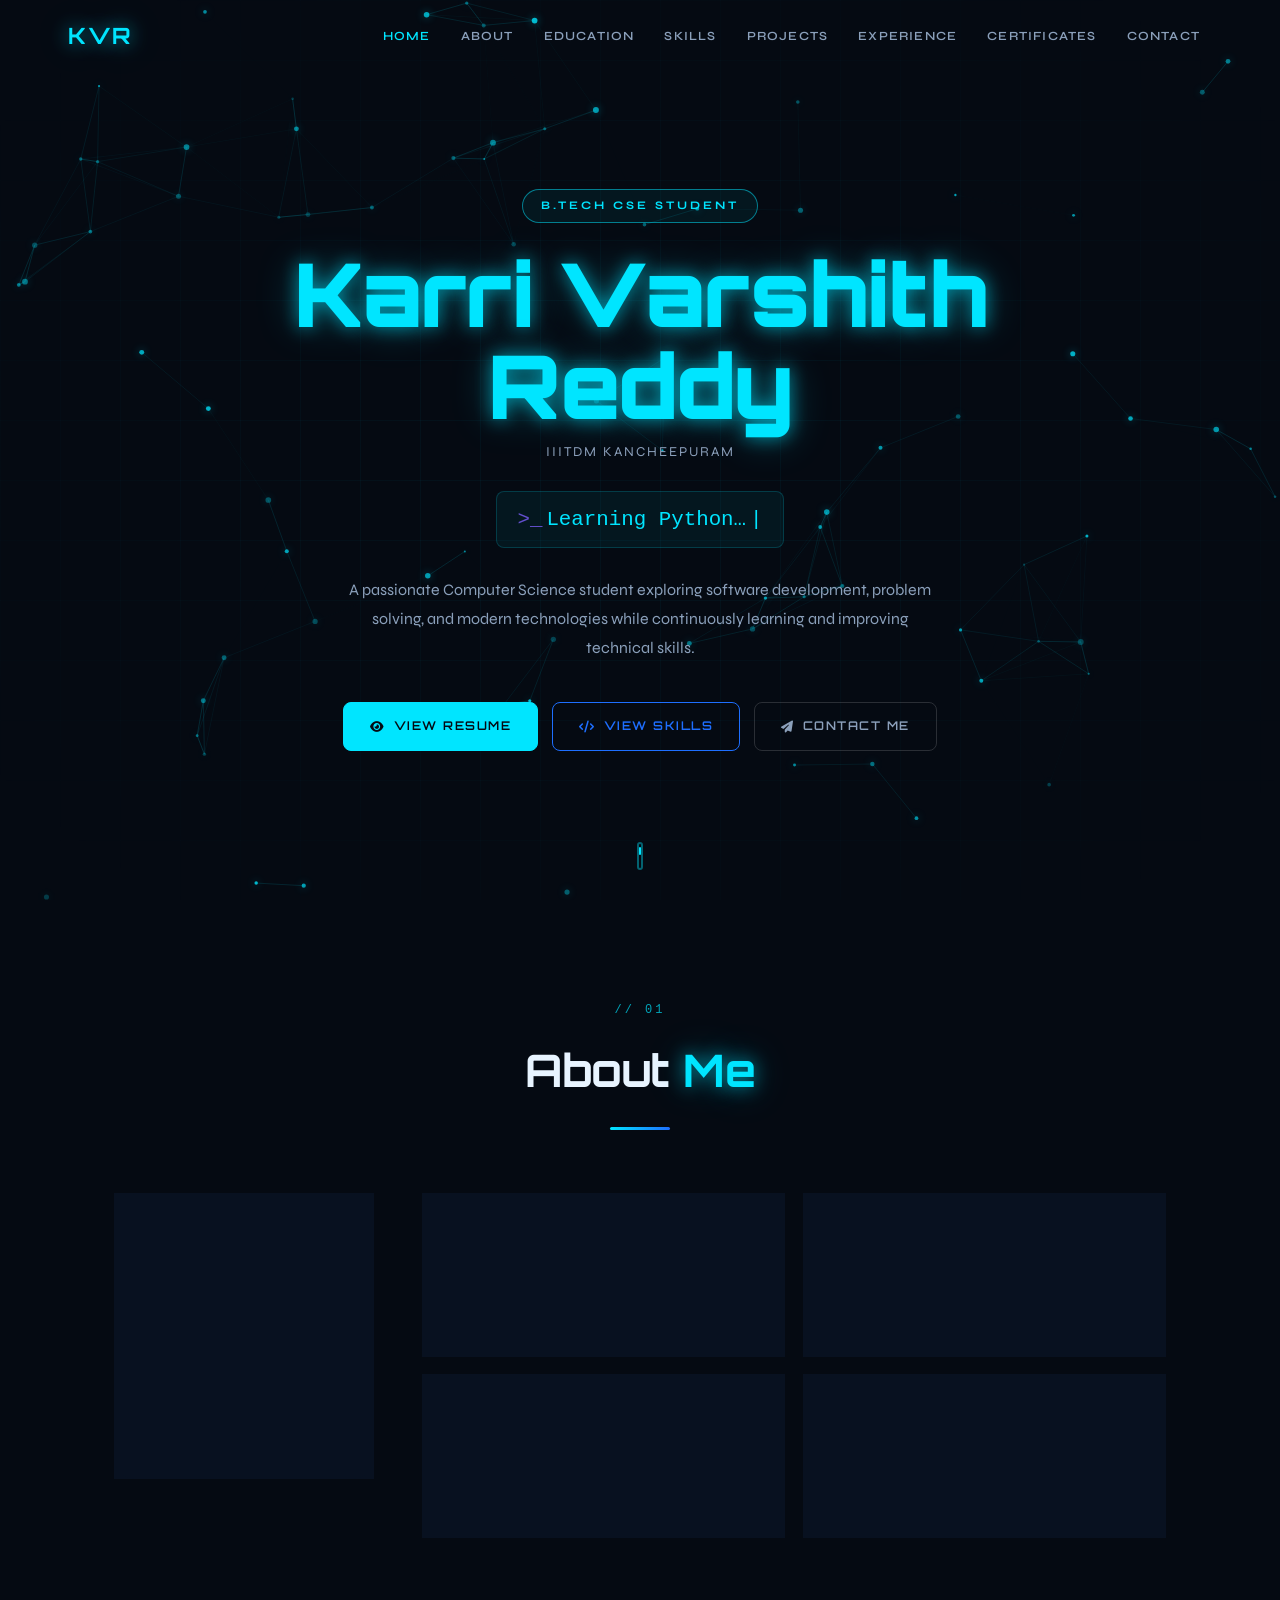
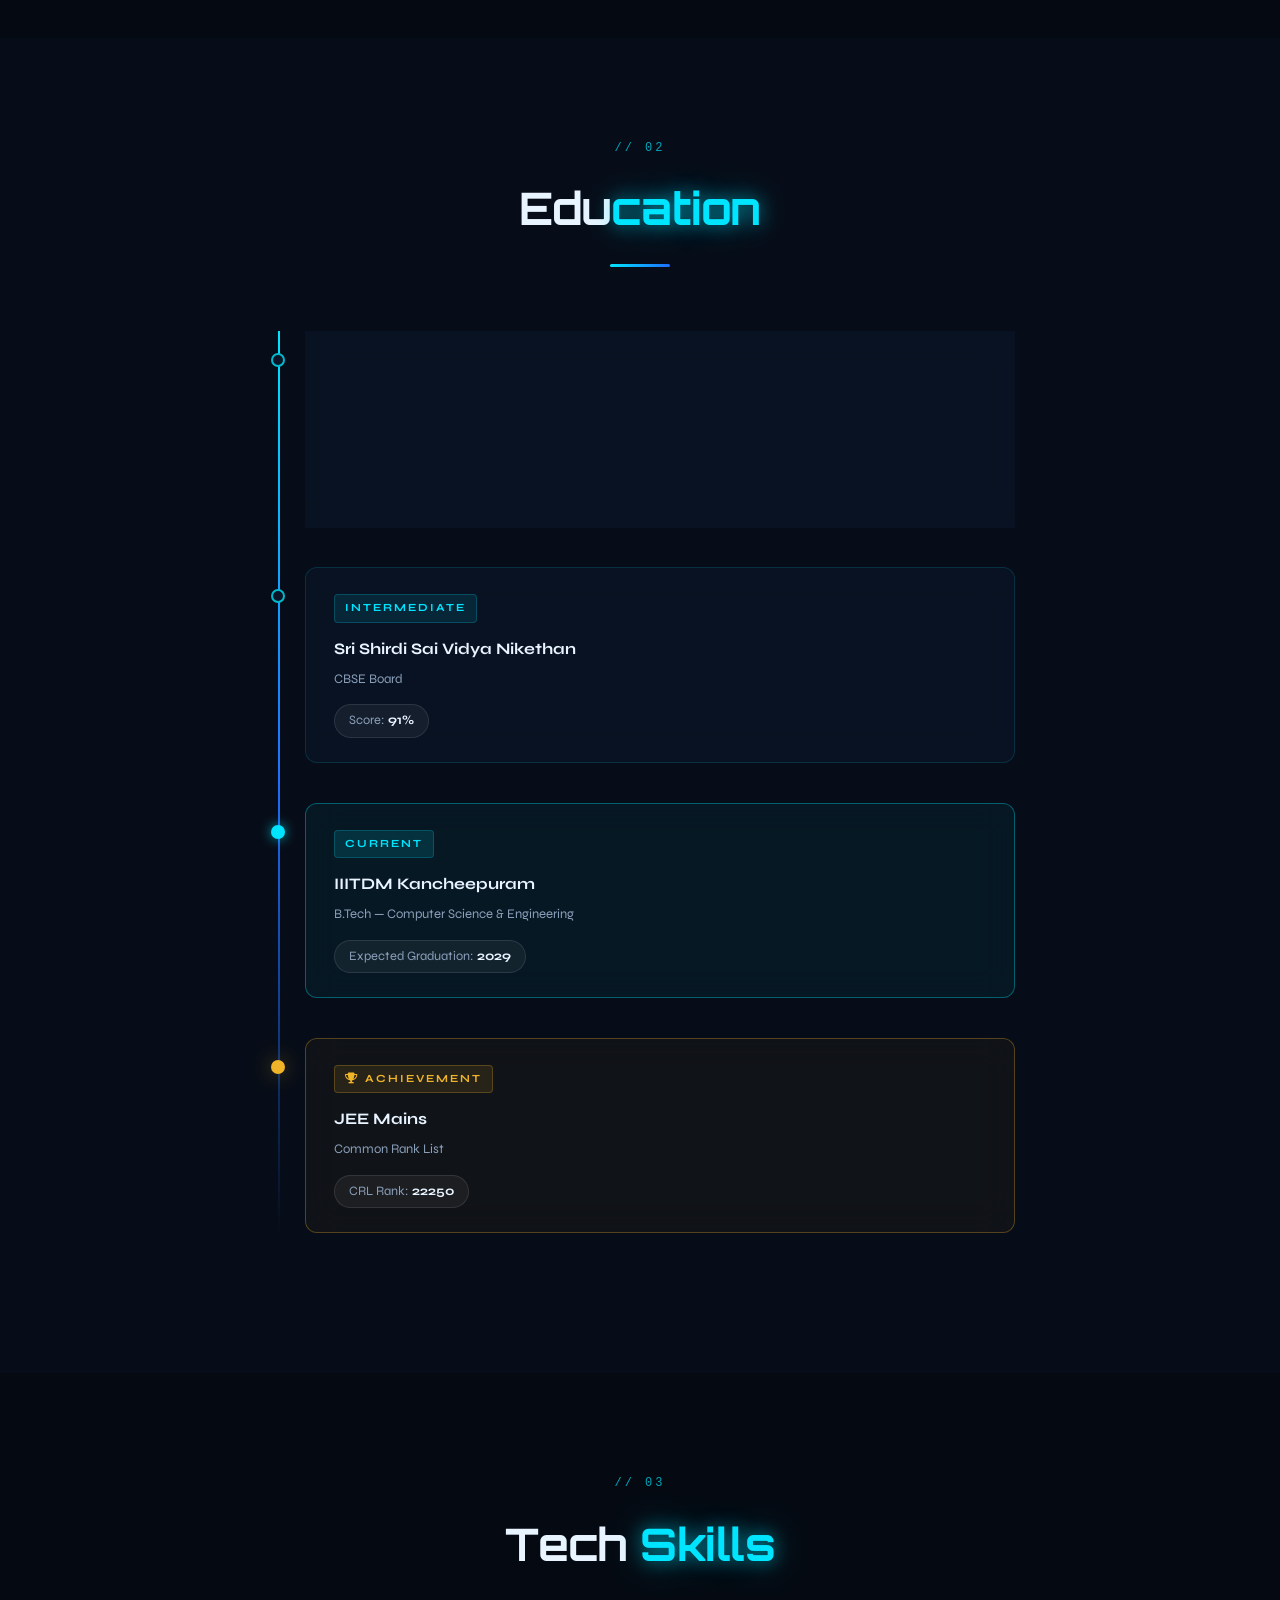
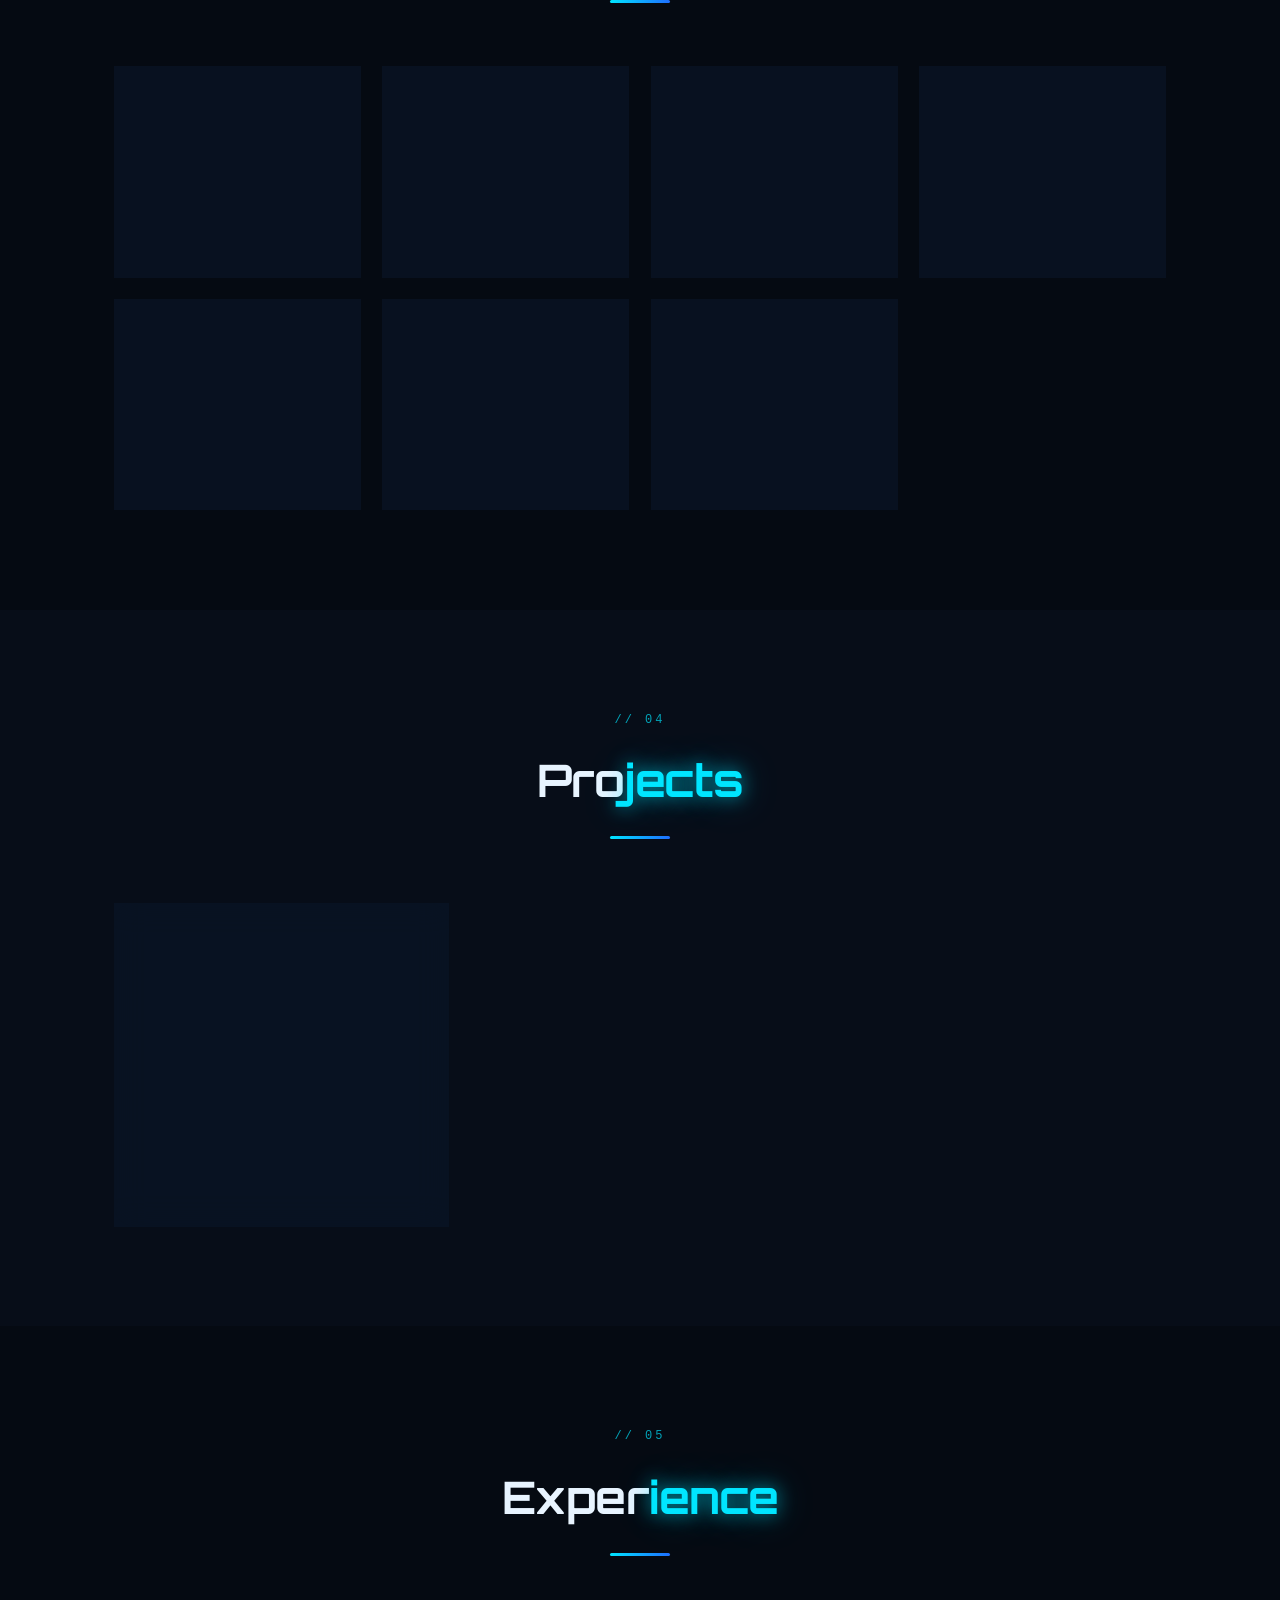
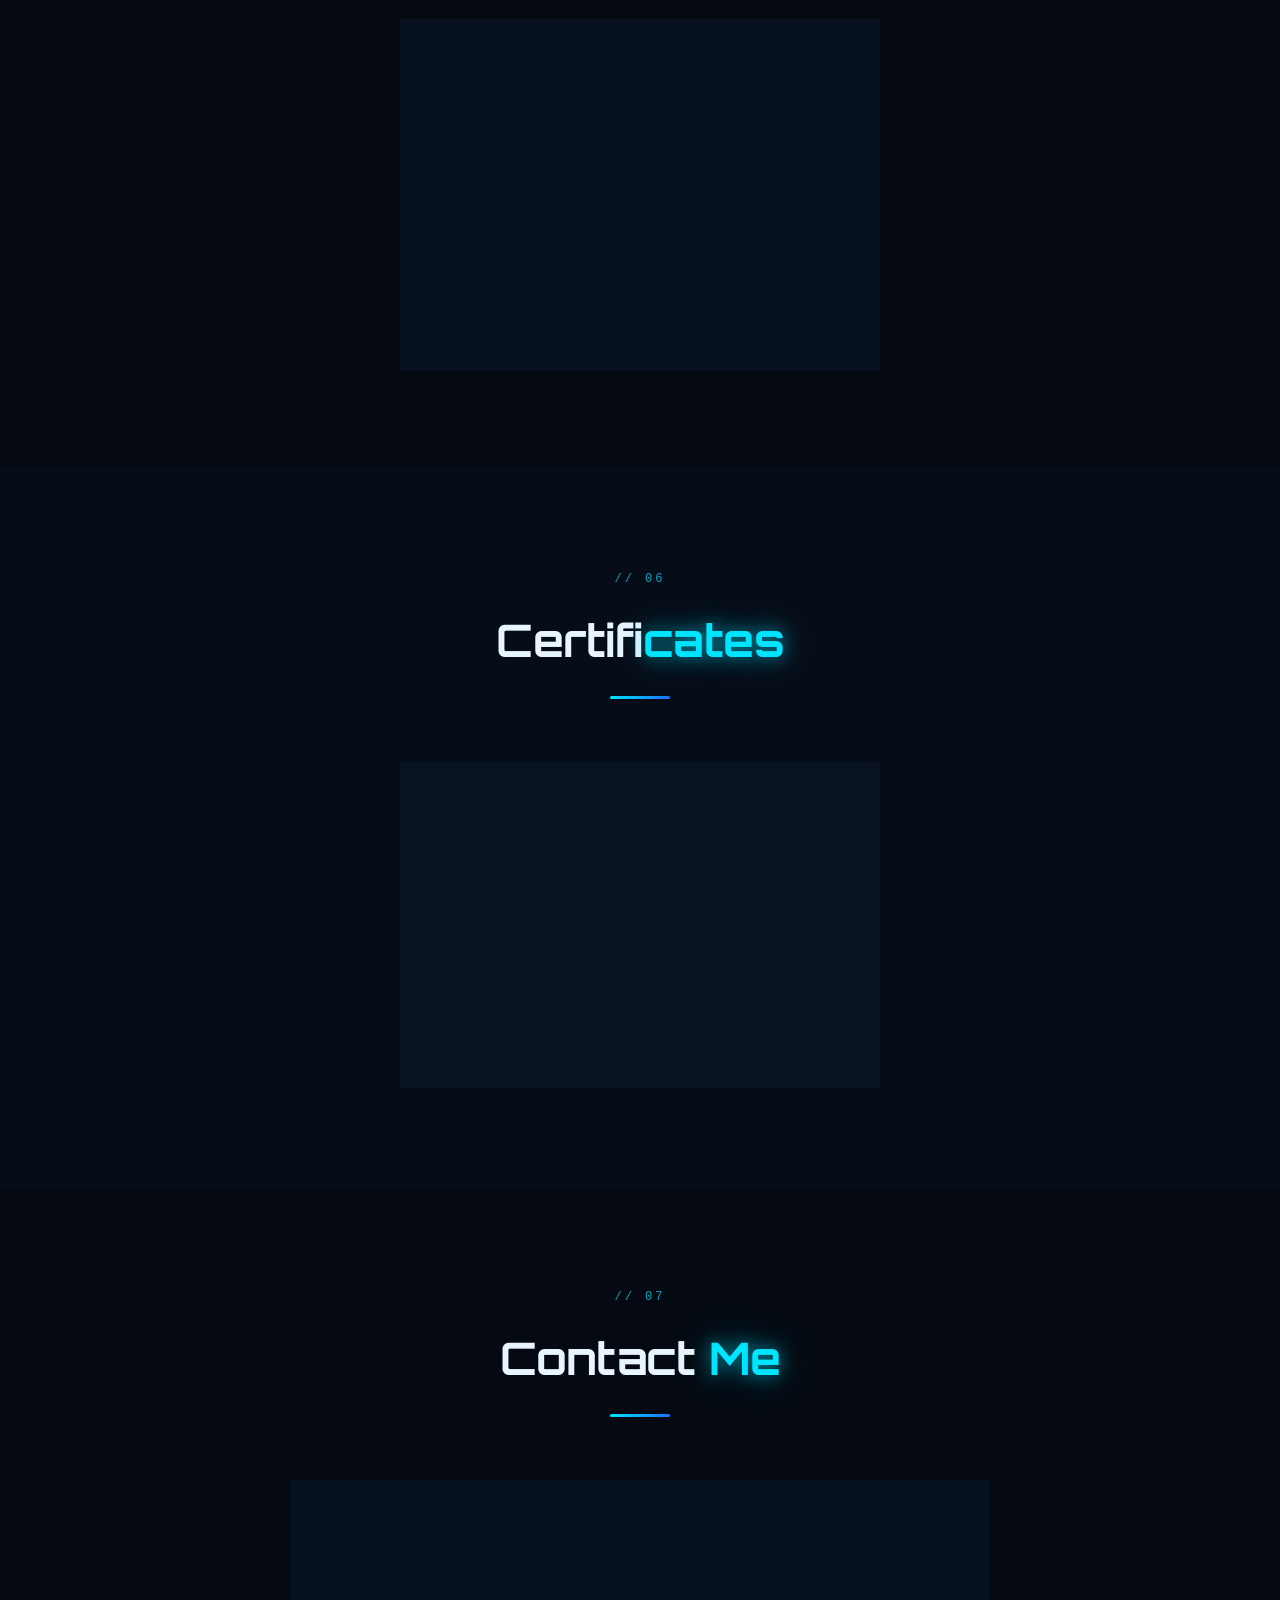
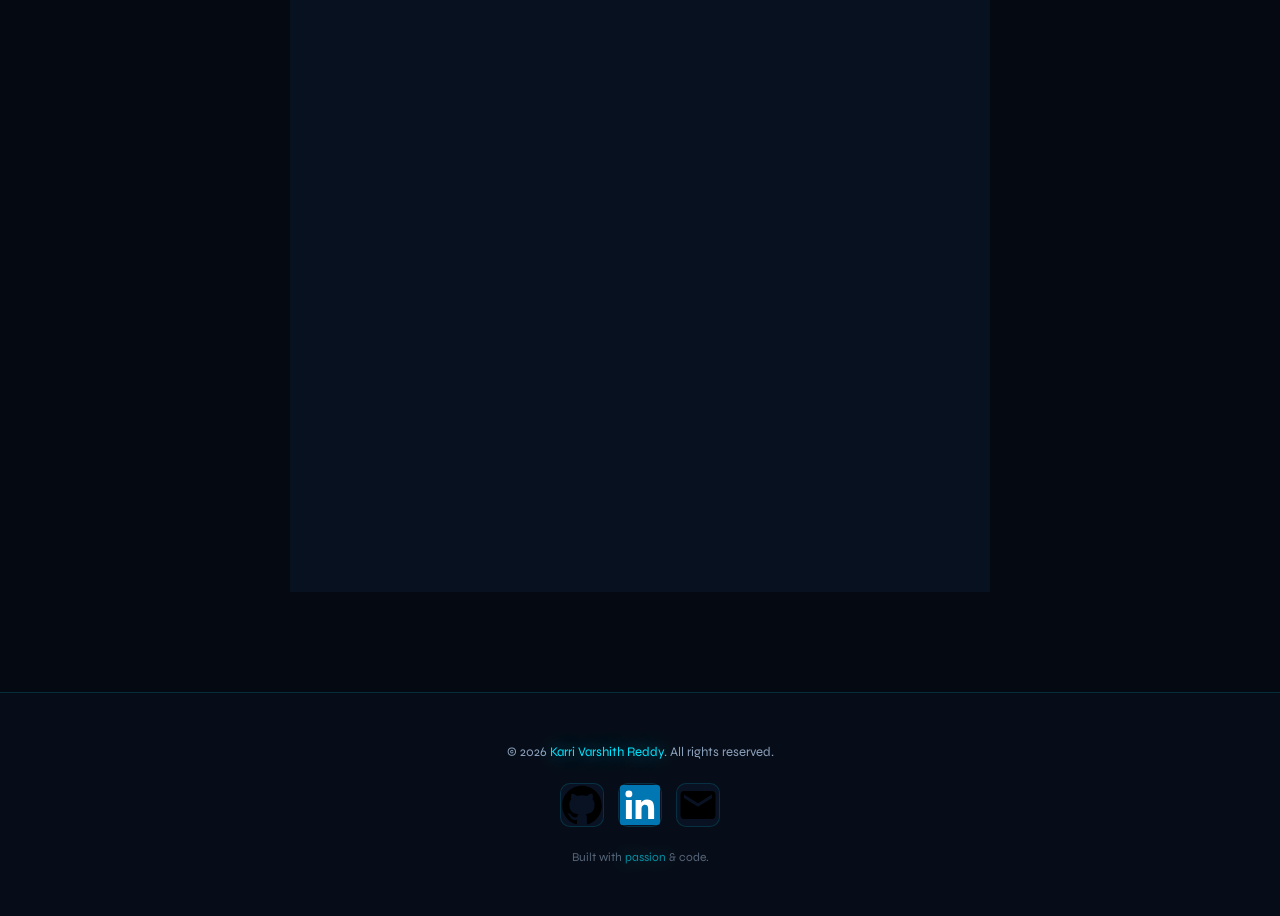
==== index.html @ c1a9cf3c "Updated SVG icons and redesigned UI" ====
<!DOCTYPE html>
<html lang="en">
<head>
  <meta charset="UTF-8" />
  <meta name="viewport" content="width=device-width, initial-scale=1.0" />
  <title>Karri Varshith Reddy | Portfolio</title>
  <link rel="stylesheet" href="style.css" />
  <!-- Google Fonts: Orbitron (display) + Syne (body) -->
  <link href="https://fonts.googleapis.com/css2?family=Orbitron:wght@400;600;700;900&family=Syne:wght@400;500;600;700&display=swap" rel="stylesheet" />
  <!-- Font Awesome for icons -->
  <link rel="stylesheet" href="https://cdnjs.cloudflare.com/ajax/libs/font-awesome/6.5.0/css/all.min.css" />
</head>
<body>
 
  <!-- ============================================================
       NAVIGATION BAR
  ============================================================ -->
  <nav id="navbar">
    <div class="nav-inner">
      <a href="#home" class="nav-logo"><span class="glow-text">KVR</span></a>
      <ul class="nav-links" id="navLinks">
        <li><a href="#home">Home</a></li>
        <li><a href="#about">About</a></li>
        <li><a href="#education">Education</a></li>
        <li><a href="#skills">Skills</a></li>
        <li><a href="#projects">Projects</a></li>
        <li><a href="#experience">Experience</a></li>
        <li><a href="#certificates">Certificates</a></li>
        <li><a href="#contact">Contact</a></li>
      </ul>
      <button class="hamburger" id="hamburger" aria-label="Toggle menu">
        <span></span><span></span><span></span>
      </button>
    </div>
  </nav>
 
  <!-- ============================================================
       HERO SECTION
  ============================================================ -->
  <section id="home" class="hero">
    <!-- Particle canvas background -->
    <canvas id="particleCanvas"></canvas>
 
    <div class="hero-content fade-in">
      <div class="hero-badge">B.Tech CSE Student</div>
      <h1 class="hero-name"><span class="glow-text">Karri Varshith Reddy</span></h1>
      <p class="hero-university">IIITDM Kancheepuram</p>
 
      <!-- Typing animation -->
      <div class="typing-wrapper">
        <span class="typing-prefix">&gt;_ </span>
        <span id="typingText" class="typing-text"></span>
        <span class="cursor">|</span>
      </div>
 
      <p class="hero-desc">
        A passionate Computer Science student exploring software development,
        problem solving, and modern technologies while continuously learning
        and improving technical skills.
      </p>
 
      <div class="hero-buttons">
        <!-- resume.pdf must be in the same folder as index.html -->
        <a href="resume.pdf" target="_blank" rel="noopener noreferrer" class="btn btn-primary" id="resumeBtn">
          <i class="fas fa-eye"></i> View Resume
        </a>
        <a href="#skills" class="btn btn-secondary">
          <i class="fas fa-code"></i> View Skills
        </a>
        <a href="#contact" class="btn btn-ghost">
          <i class="fas fa-paper-plane"></i> Contact Me
        </a>
      </div>
    </div>
 
    <!-- Decorative grid lines -->
    <div class="hero-grid"></div>
    <!-- Scroll indicator -->
    <div class="scroll-indicator">
      <div class="scroll-dot"></div>
    </div>
  </section>
 
  <!-- ============================================================
       ABOUT SECTION
  ============================================================ -->
  <section id="about" class="section">
    <div class="container">
      <div class="section-header reveal">
        <span class="section-tag">// 01</span>
        <h2 class="section-title">About <span class="glow-text">Me</span></h2>
        <div class="section-line"></div>
      </div>
 
      <div class="about-grid">
        <!-- Avatar card -->
        <div class="about-avatar-card reveal">
          <div class="avatar-ring">
            <div class="avatar-inner">
              <span class="avatar-initials">KVR</span>
            </div>
            <div class="ring ring-1"></div>
            <div class="ring ring-2"></div>
            <div class="ring ring-3"></div>
          </div>
          <div class="status-badge">
            <span class="status-dot"></span> Available for Opportunities
          </div>
        </div>
 
        <!-- Info cards -->
        <div class="about-info">
          <div class="info-card reveal">
            <div class="info-icon"><i class="fas fa-laptop-code"></i></div>
            <div>
              <h3>Software Development</h3>
              <p>Deeply interested in frontend and full-stack development, building clean, functional interfaces and exploring how modern software is crafted from the ground up.</p>
            </div>
          </div>
          <div class="info-card reveal">
            <div class="info-icon"><i class="fas fa-brain"></i></div>
            <div>
              <h3>Problem Solving & DSA</h3>
              <p>Sharpening algorithmic thinking through data structures and problem solving, understanding the logic that powers efficient software systems.</p>
            </div>
          </div>
          <div class="info-card reveal">
            <div class="info-icon"><i class="fas fa-rocket"></i></div>
            <div>
              <h3>Continuous Learning</h3>
              <p>Currently mastering Python and exploring web technologies. Passionate about turning curiosity into projects and ideas into reality through code.</p>
            </div>
          </div>
          <div class="info-card reveal">
            <div class="info-icon"><i class="fas fa-microchip"></i></div>
            <div>
              <h3>Tech Exploration</h3>
              <p>Eager to explore the intersection of technology and creativity — from open-source tools to emerging frameworks and developer ecosystems.</p>
            </div>
          </div>
        </div>
      </div>
    </div>
  </section>
 
  <!-- ============================================================
       EDUCATION SECTION
  ============================================================ -->
  <section id="education" class="section section-alt">
    <div class="container">
      <div class="section-header reveal">
        <span class="section-tag">// 02</span>
        <h2 class="section-title">Edu<span class="glow-text">cation</span></h2>
        <div class="section-line"></div>
      </div>
 
      <div class="timeline">
 
        <!-- School -->
        <div class="timeline-item reveal">
          <div class="timeline-dot"></div>
          <div class="timeline-card">
            <div class="timeline-badge">School</div>
            <h3>Future Kids School</h3>
            <p class="timeline-sub">ICSE Board</p>
            <div class="score-pill">Score: <strong>94%</strong></div>
          </div>
        </div>
 
        <!-- Intermediate -->
        <div class="timeline-item reveal">
          <div class="timeline-dot"></div>
          <div class="timeline-card">
            <div class="timeline-badge">Intermediate</div>
            <h3>Sri Shirdi Sai Vidya Nikethan</h3>
            <p class="timeline-sub">CBSE Board</p>
            <div class="score-pill">Score: <strong>91%</strong></div>
          </div>
        </div>
 
        <!-- University -->
        <div class="timeline-item reveal">
          <div class="timeline-dot timeline-dot-active"></div>
          <div class="timeline-card timeline-card-active">
            <div class="timeline-badge badge-active">Current</div>
            <h3>IIITDM Kancheepuram</h3>
            <p class="timeline-sub">B.Tech — Computer Science &amp; Engineering</p>
            <div class="score-pill">Expected Graduation: <strong>2029</strong></div>
          </div>
        </div>
 
        <!-- Achievement -->
        <div class="timeline-item reveal">
          <div class="timeline-dot timeline-dot-gold"></div>
          <div class="timeline-card timeline-card-gold">
            <div class="timeline-badge badge-gold"><i class="fas fa-trophy"></i> Achievement</div>
            <h3>JEE Mains</h3>
            <p class="timeline-sub">Common Rank List</p>
            <div class="score-pill">CRL Rank: <strong>22250</strong></div>
          </div>
        </div>
 
      </div>
    </div>
  </section>
 
  <!-- ============================================================
       SKILLS SECTION
  ============================================================ -->
  <section id="skills" class="section">
    <div class="container">
      <div class="section-header reveal">
        <span class="section-tag">// 03</span>
        <h2 class="section-title">Tech <span class="glow-text">Skills</span></h2>
        <div class="section-line"></div>
      </div>
 
      <div class="skills-grid">
        <!-- C -->
        <div class="skill-card reveal">
          <div class="skill-icon-wrap">
            <img src="image/clogo.svg" alt="C" class="skill-svg" />
          </div>
          <h3>C</h3>
          <p>Systems &amp; Fundamentals</p>
          <div class="skill-bar"><div class="skill-fill" data-width="70"></div></div>
        </div>
        <!-- Python -->
        <div class="skill-card reveal">
          <div class="skill-icon-wrap">
            <img src="image/pythonlogo.svg" alt="Python" class="skill-svg" />
          </div>
          <h3>Python</h3>
          <p>Currently Learning</p>
          <div class="skill-bar"><div class="skill-fill" data-width="55"></div></div>
        </div>
        <!-- HTML -->
        <div class="skill-card reveal">
          <div class="skill-icon-wrap">
            <img src="image/htmllogo.svg" alt="HTML" class="skill-svg" />
          </div>
          <h3>HTML</h3>
          <p>Markup &amp; Structure</p>
          <div class="skill-bar"><div class="skill-fill" data-width="80"></div></div>
        </div>
        <!-- CSS -->
        <div class="skill-card reveal">
          <div class="skill-icon-wrap">
            <img src="image/csslogo.svg" alt="CSS" class="skill-svg" />
          </div>
          <h3>CSS</h3>
          <p>Styling &amp; Layouts</p>
          <div class="skill-bar"><div class="skill-fill" data-width="75"></div></div>
        </div>
        <!-- JavaScript -->
        <div class="skill-card reveal">
          <div class="skill-icon-wrap">
            <img src="image/javascriptlogo.svg" alt="JavaScript" class="skill-svg" />
          </div>
          <h3>JavaScript</h3>
          <p>Web Interactivity</p>
          <div class="skill-bar"><div class="skill-fill" data-width="65"></div></div>
        </div>
        <!-- DSA -->
        <div class="skill-card reveal">
          <div class="skill-icon-wrap">
            <img src="image/dsalogo.svg" alt="DSA" class="skill-svg" />
          </div>
          <h3>DSA Basics</h3>
          <p>Algorithms &amp; Structures</p>
          <div class="skill-bar"><div class="skill-fill" data-width="50"></div></div>
        </div>
        <!-- Git & GitHub -->
        <div class="skill-card reveal">
          <div class="skill-icon-wrap">
            <img src="image/gitlogo.svg" alt="Git" class="skill-svg" />
          </div>
          <h3>Git &amp; GitHub</h3>
          <p>Version Control</p>
          <div class="skill-bar"><div class="skill-fill" data-width="68"></div></div>
        </div>
      </div>
    </div>
  </section>
 
  <!-- ============================================================
       PROJECTS SECTION
  ============================================================ -->
  <section id="projects" class="section section-alt">
    <div class="container">
      <div class="section-header reveal">
        <span class="section-tag">// 04</span>
        <h2 class="section-title">Pro<span class="glow-text">jects</span></h2>
        <div class="section-line"></div>
      </div>
 
      <!-- Projects grid — add more .proj-card divs here for future projects -->
      <div class="proj-grid">
 
        <!-- PROJECT: Banking System in C -->
        <div class="proj-card reveal" data-project="banking">
          <div class="proj-card-inner">
            <div class="proj-icon-wrap">
              <i class="fas fa-landmark"></i>
            </div>
            <div class="proj-lang-badge">C</div>
            <h3 class="proj-title">Banking System in C</h3>
            <p class="proj-short">Hash Table + Linked List based account management system.</p>
            <div class="proj-footer">
              <span class="proj-click-hint"><i class="fas fa-expand-alt"></i> View Details</span>
            </div>
          </div>
          <!-- Corner brackets -->
          <div class="corner tl"></div>
          <div class="corner tr"></div>
          <div class="corner bl"></div>
          <div class="corner br"></div>
        </div>
 
        <!-- Add more project cards below this comment in future -->
 
      </div>
    </div>
  </section>
 
  <!-- ============================================================
       PROJECT MODAL — Banking System in C
       Opened when the project card is clicked
  ============================================================ -->
  <div id="modal-banking" class="proj-modal" role="dialog" aria-modal="true" aria-label="Banking System in C — Project Details">
    <div class="proj-modal-overlay"></div>
    <div class="proj-modal-box">
 
      <!-- Close button -->
      <button class="proj-modal-close" aria-label="Close modal"><i class="fas fa-times"></i></button>
 
      <!-- Header -->
      <div class="proj-modal-header">
        <div class="proj-modal-icon"><i class="fas fa-landmark"></i></div>
        <div>
          <div class="proj-lang-badge">C</div>
          <h2>Banking System in C</h2>
        </div>
      </div>
 
      <!-- Description -->
      <p class="proj-modal-desc">
        A Banking System project implemented in C using Hash Table with Linked List chaining for efficient account management.
      </p>
 
      <!-- Three columns: Features · Technologies · Learning -->
      <div class="proj-modal-cols">
 
        <div class="proj-modal-col">
          <h4><i class="fas fa-list-check"></i> Features</h4>
          <ul>
            <li>Create new bank account</li>
            <li>Login with account number and PIN</li>
            <li>PIN reset using DOB verification</li>
            <li>Deposit money</li>
            <li>Withdraw money with balance check</li>
            <li>View account balance</li>
            <li>Hash table-based account storage</li>
            <li>Collision handling using linked list</li>
          </ul>
        </div>
 
        <div class="proj-modal-col">
          <h4><i class="fas fa-microchip"></i> Technologies</h4>
          <ul>
            <li>C Programming</li>
            <li>Data Structures (Hash Table, Linked List)</li>
            <li>Dynamic Memory Allocation (malloc)</li>
          </ul>
        </div>
 
        <div class="proj-modal-col">
          <h4><i class="fas fa-graduation-cap"></i> Learning Outcomes</h4>
          <ul>
            <li>Understanding hashing and collision handling</li>
            <li>Practical implementation of linked lists</li>
            <li>Basic system design in C</li>
          </ul>
        </div>
 
      </div>
 
      <!-- GitHub link -->
      <div class="proj-modal-actions">
        <a href="https://github.com/varshithreddy1109/banking-system-project-c"
           target="_blank" rel="noopener noreferrer"
           class="btn btn-primary">
          <i class="fab fa-github"></i> View on GitHub
        </a>
      </div>
 
    </div>
  </div>
 
  <!-- ============================================================
       EXPERIENCE SECTION
  ============================================================ -->
  <section id="experience" class="section">
    <div class="container">
      <div class="section-header reveal">
        <span class="section-tag">// 05</span>
        <h2 class="section-title">Exper<span class="glow-text">ience</span></h2>
        <div class="section-line"></div>
      </div>
 
      <div class="exp-coming-soon reveal">
        <div class="exp-soon-icon">
          <i class="fas fa-terminal"></i>
        </div>
        <h3>Experience Coming Soon</h3>
        <p>Currently building skills and exploring opportunities.<br/>Experience will be updated as the journey grows.</p>
        <div class="placeholder-dots">
          <span></span><span></span><span></span>
        </div>
        <div class="corner tl"></div>
        <div class="corner tr"></div>
        <div class="corner bl"></div>
        <div class="corner br"></div>
      </div>
 
    </div>
  </section>
 
  <!-- ============================================================
       CERTIFICATES SECTION
  ============================================================ -->
  <section id="certificates" class="section section-alt">
    <div class="container">
      <div class="section-header reveal">
        <span class="section-tag">// 06</span>
        <h2 class="section-title">Certifi<span class="glow-text">cates</span></h2>
        <div class="section-line"></div>
      </div>
 
      <!-- Coming Soon Card — replace this block with real cert-cards when ready -->
      <div class="cert-coming-soon reveal">
        <div class="cert-soon-icon">
          <i class="fas fa-award"></i>
        </div>
        <h3>Coming Soon</h3>
        <p>Certificates will be added soon.</p>
        <div class="placeholder-dots">
          <span></span><span></span><span></span>
        </div>
        <!-- Corner brackets (same style as Projects section) -->
        <div class="corner tl"></div>
        <div class="corner tr"></div>
        <div class="corner bl"></div>
        <div class="corner br"></div>
      </div>
    </div>
  </section>
 
  <!-- ============================================================
       CONTACT SECTION — Google Form embed
  ============================================================ -->
  <section id="contact" class="section">
    <div class="container">
      <div class="section-header reveal">
        <span class="section-tag">// 07</span>
        <h2 class="section-title">Contact <span class="glow-text">Me</span></h2>
        <div class="section-line"></div>
      </div>
 
      <!-- Google Form wrapper -->
      <div class="gform-outer reveal">
        <div class="gform-card">
          <!-- Corner brackets — matches Projects / Certificates style -->
          <div class="corner tl"></div>
          <div class="corner tr"></div>
          <div class="corner bl"></div>
          <div class="corner br"></div>
 
          <div class="gform-inner">
            <iframe
              src="https://docs.google.com/forms/d/e/1FAIpQLSeAZ69ZbX6uzvN8PR6_O0B1Y6R7hHx-OQdqOXynQd2mipZWDQ/viewform?embedded=true"
              width="640"
              height="645"
              frameborder="0"
              marginheight="0"
              marginwidth="0"
              title="Contact Form"
              loading="lazy"
            >Loading…</iframe>
          </div>
        </div>
      </div>
 
    </div>
  </section>
 
  <!-- ============================================================
       FOOTER
  ============================================================ -->
  <footer id="footer">
    <div class="footer-inner">
      <p class="footer-copy">&copy; 2026 <span class="glow-text">Karri Varshith Reddy</span>. All rights reserved.</p>
      <div class="footer-socials">
        <a href="https://github.com/varshithreddy1109" target="_blank" rel="noopener noreferrer" aria-label="GitHub" class="social-btn">
          <img src="image/githublogo.svg" alt="GitHub" class="social-svg social-svg--github" />
        </a>
        <a href="https://www.linkedin.com/in/karri-varshith-reddy-107a1738b" target="_blank" rel="noopener noreferrer" aria-label="LinkedIn" class="social-btn">
          <img src="image/linkedinlogo.svg" alt="LinkedIn" class="social-svg social-svg--linkedin" />
        </a>
        <a href="mailto:varshithreddy1206@gmail.com" aria-label="Email" class="social-btn">
          <img src="image/maillogo.svg" alt="Email" class="social-svg social-svg--email" />
        </a>
      </div>
      <p class="footer-tagline">Built with <span class="glow-text">passion</span> &amp; code.</p>
    </div>
  </footer>
 
  <script src="script.js"></script>
</body>
</html>
---- style.css ----
/* ============================================================
   ROOT VARIABLES & RESET
   ============================================================ */
:root {
  --bg-dark:       #050a12;
  --bg-alt:        #070d18;
  --surface:       rgba(10, 20, 38, 0.75);
  --surface-solid: #0a1426;
  --cyan:          #00e5ff;
  --cyan-dim:      #00b8cc;
  --blue:          #1e6fff;
  --purple:        #7b5ef8;
  --gold:          #f0b429;
  --text-primary:  #e8f4ff;
  --text-secondary:#8ba0bb;
  --border:        rgba(0, 229, 255, 0.15);
  --border-hover:  rgba(0, 229, 255, 0.5);
  --glow-cyan:     0 0 20px rgba(0, 229, 255, 0.35), 0 0 60px rgba(0, 229, 255, 0.12);
  --glow-blue:     0 0 20px rgba(30, 111, 255, 0.4), 0 0 60px rgba(30, 111, 255, 0.12);
  --glow-gold:     0 0 20px rgba(240, 180, 41, 0.4);
  --font-display:  'Orbitron', sans-serif;
  --font-body:     'Syne', sans-serif;
  --radius:        12px;
  --radius-lg:     20px;
  --transition:    all 0.3s cubic-bezier(0.4, 0, 0.2, 1);
}

*, *::before, *::after {
  margin: 0; padding: 0; box-sizing: border-box;
}

html { scroll-behavior: smooth; }

body {
  background: var(--bg-dark);
  color: var(--text-primary);
  font-family: var(--font-body);
  font-size: 16px;
  line-height: 1.7;
  overflow-x: hidden;
}

::selection { background: rgba(0,229,255,0.25); color: #fff; }

a { text-decoration: none; color: inherit; }
ul { list-style: none; }
img { max-width: 100%; }

/* ============================================================
   SCROLLBAR
   ============================================================ */
::-webkit-scrollbar { width: 6px; }
::-webkit-scrollbar-track { background: var(--bg-dark); }
::-webkit-scrollbar-thumb { background: var(--cyan-dim); border-radius: 3px; }

/* ============================================================
   UTILITY
   ============================================================ */
.container {
  max-width: 1100px;
  margin: 0 auto;
  padding: 0 24px;
}

.glow-text {
  color: var(--cyan);
  text-shadow: 0 0 18px rgba(0,229,255,0.6), 0 0 40px rgba(0,229,255,0.3);
}

/* ============================================================
   NAV
   ============================================================ */
#navbar {
  position: fixed;
  top: 0; left: 0; right: 0;
  z-index: 1000;
  padding: 16px 0;
  background: transparent;
  transition: var(--transition);
}

#navbar.scrolled {
  background: rgba(5, 10, 18, 0.92);
  backdrop-filter: blur(16px);
  border-bottom: 1px solid var(--border);
  padding: 10px 0;
}

.nav-inner {
  max-width: 1200px;
  margin: 0 auto;
  padding: 0 28px;
  display: flex;
  align-items: center;
  justify-content: space-between;
}

.nav-logo {
  font-family: var(--font-display);
  font-size: 1.4rem;
  font-weight: 700;
  color: var(--text-primary);
  letter-spacing: 2px;
}
.nav-logo .dot { color: var(--cyan); }

.nav-links {
  display: flex;
  gap: 6px;
}

.nav-links a {
  font-size: 0.78rem;
  font-weight: 600;
  letter-spacing: 1.2px;
  text-transform: uppercase;
  color: var(--text-secondary);
  padding: 8px 12px;
  border-radius: 6px;
  transition: var(--transition);
  position: relative;
}

.nav-links a::after {
  content: '';
  position: absolute;
  bottom: 4px; left: 50%;
  transform: translateX(-50%) scaleX(0);
  width: 70%; height: 1.5px;
  background: var(--cyan);
  border-radius: 1px;
  transition: transform 0.3s ease;
}

.nav-links a:hover { color: var(--cyan); }
.nav-links a:hover::after { transform: translateX(-50%) scaleX(1); }

/* Hamburger */
.hamburger {
  display: none;
  flex-direction: column;
  gap: 5px;
  background: none;
  border: none;
  cursor: pointer;
  padding: 4px;
}
.hamburger span {
  display: block;
  width: 24px;
  height: 2px;
  background: var(--cyan);
  border-radius: 2px;
  transition: var(--transition);
}
.hamburger.active span:nth-child(1) { transform: translateY(7px) rotate(45deg); }
.hamburger.active span:nth-child(2) { opacity: 0; }
.hamburger.active span:nth-child(3) { transform: translateY(-7px) rotate(-45deg); }

/* ============================================================
   HERO
   ============================================================ */
.hero {
  position: relative;
  min-height: 100vh;
  display: flex;
  align-items: center;
  justify-content: center;
  text-align: center;
  overflow: hidden;
  padding: 100px 24px 60px;
}

#particleCanvas {
  position: absolute;
  inset: 0;
  z-index: 0;
}

/* Animated grid overlay */
.hero-grid {
  position: absolute;
  inset: 0;
  background-image:
    linear-gradient(rgba(0,229,255,0.04) 1px, transparent 1px),
    linear-gradient(90deg, rgba(0,229,255,0.04) 1px, transparent 1px);
  background-size: 60px 60px;
  mask-image: radial-gradient(ellipse 80% 80% at 50% 50%, black 20%, transparent 80%);
  z-index: 0;
  animation: gridPulse 6s ease-in-out infinite alternate;
}

@keyframes gridPulse {
  from { opacity: 0.5; }
  to   { opacity: 1; }
}

.hero-content {
  position: relative;
  z-index: 1;
  max-width: 820px;
}

.hero-badge {
  display: inline-block;
  font-size: 0.72rem;
  font-weight: 700;
  letter-spacing: 3px;
  text-transform: uppercase;
  color: var(--cyan);
  border: 1px solid var(--border-hover);
  border-radius: 50px;
  padding: 6px 18px;
  margin-bottom: 24px;
  background: rgba(0,229,255,0.06);
  animation: badgePulse 3s ease-in-out infinite;
}

@keyframes badgePulse {
  0%,100% { box-shadow: 0 0 0 0 rgba(0,229,255,0.3); }
  50%      { box-shadow: 0 0 0 6px rgba(0,229,255,0); }
}

.hero-name {
  font-family: var(--font-display);
  font-size: clamp(2.8rem, 8vw, 5.5rem);
  font-weight: 900;
  line-height: 1.05;
  letter-spacing: -1px;
  margin-bottom: 8px;
  color: var(--text-primary);
}

.hero-university {
  font-size: 0.85rem;
  color: var(--text-secondary);
  letter-spacing: 2px;
  text-transform: uppercase;
  margin-bottom: 28px;
}

.typing-wrapper {
  display: inline-flex;
  align-items: center;
  gap: 4px;
  font-family: 'Courier New', monospace;
  font-size: clamp(1rem, 3vw, 1.3rem);
  color: var(--cyan);
  background: rgba(0,229,255,0.06);
  border: 1px solid rgba(0,229,255,0.18);
  border-radius: 8px;
  padding: 10px 20px;
  margin-bottom: 28px;
}

.typing-prefix { color: var(--purple); opacity: 0.8; }

.cursor {
  color: var(--cyan);
  animation: blink 0.9s step-end infinite;
  font-weight: 300;
}

@keyframes blink {
  0%,100% { opacity: 1; }
  50%      { opacity: 0; }
}

.hero-desc {
  color: var(--text-secondary);
  font-size: 1rem;
  max-width: 600px;
  margin: 0 auto 40px;
  line-height: 1.8;
}

.hero-buttons {
  display: flex;
  flex-wrap: wrap;
  gap: 14px;
  justify-content: center;
}

/* Scroll indicator */
.scroll-indicator {
  position: absolute;
  bottom: 30px;
  left: 50%;
  transform: translateX(-50%);
  z-index: 1;
  display: flex;
  flex-direction: column;
  align-items: center;
}

.scroll-dot {
  width: 6px; height: 28px;
  border: 2px solid rgba(0,229,255,0.4);
  border-radius: 4px;
  position: relative;
  overflow: hidden;
}
.scroll-dot::after {
  content: '';
  width: 2px; height: 8px;
  background: var(--cyan);
  border-radius: 2px;
  position: absolute;
  left: 50%;
  transform: translateX(-50%);
  top: 3px;
  animation: scrollAnim 1.8s ease infinite;
}
@keyframes scrollAnim {
  0%   { top: 3px; opacity: 1; }
  100% { top: 18px; opacity: 0; }
}

/* ============================================================
   BUTTONS
   ============================================================ */
.btn {
  display: inline-flex;
  align-items: center;
  gap: 8px;
  font-family: var(--font-display);
  font-size: 0.75rem;
  font-weight: 600;
  letter-spacing: 1.5px;
  text-transform: uppercase;
  padding: 13px 26px;
  border-radius: 8px;
  border: 1.5px solid transparent;
  cursor: pointer;
  transition: var(--transition);
}

.btn-primary {
  background: var(--cyan);
  color: var(--bg-dark);
  border-color: var(--cyan);
}
.btn-primary:hover {
  background: transparent;
  color: var(--cyan);
  box-shadow: var(--glow-cyan);
}

.btn-secondary {
  background: transparent;
  color: var(--blue);
  border-color: var(--blue);
}
.btn-secondary:hover {
  background: var(--blue);
  color: #fff;
  box-shadow: var(--glow-blue);
}

.btn-ghost {
  background: transparent;
  color: var(--text-secondary);
  border-color: rgba(255,255,255,0.15);
}
.btn-ghost:hover {
  color: var(--cyan);
  border-color: var(--cyan);
}

.btn-full { width: 100%; justify-content: center; }

/* ============================================================
   SECTION BASE
   ============================================================ */
.section {
  padding: 100px 0;
}
.section-alt {
  background: var(--bg-alt);
}

.section-header {
  text-align: center;
  margin-bottom: 64px;
}

.section-tag {
  display: block;
  font-family: 'Courier New', monospace;
  font-size: 0.75rem;
  color: var(--cyan);
  letter-spacing: 3px;
  margin-bottom: 12px;
  opacity: 0.7;
}

.section-title {
  font-family: var(--font-display);
  font-size: clamp(1.8rem, 5vw, 2.8rem);
  font-weight: 700;
  letter-spacing: -0.5px;
}

.section-line {
  width: 60px;
  height: 3px;
  background: linear-gradient(90deg, var(--cyan), var(--blue));
  border-radius: 2px;
  margin: 18px auto 0;
}

/* ============================================================
   SCROLL REVEAL
   ============================================================ */
.reveal {
  opacity: 0;
  transform: translateY(30px);
  transition: opacity 0.65s ease, transform 0.65s ease;
}
.reveal.visible {
  opacity: 1;
  transform: translateY(0);
}

.fade-in {
  opacity: 0;
  animation: fadeInUp 1s ease 0.2s forwards;
}
@keyframes fadeInUp {
  to { opacity: 1; transform: translateY(0); }
  from { opacity: 0; transform: translateY(40px); }
}

/* ============================================================
   ABOUT
   ============================================================ */
.about-grid {
  display: grid;
  grid-template-columns: 260px 1fr;
  gap: 48px;
  align-items: start;
}

.about-avatar-card {
  display: flex;
  flex-direction: column;
  align-items: center;
  gap: 24px;
  padding: 40px 24px;
  background: var(--surface);
  backdrop-filter: blur(16px);
  border: 1px solid var(--border);
  border-radius: var(--radius-lg);
}

.avatar-ring {
  position: relative;
  width: 140px;
  height: 140px;
  display: flex;
  align-items: center;
  justify-content: center;
}

.avatar-inner {
  width: 100px;
  height: 100px;
  background: linear-gradient(135deg, var(--blue), var(--purple));
  border-radius: 50%;
  display: flex;
  align-items: center;
  justify-content: center;
  z-index: 1;
  box-shadow: 0 0 30px rgba(30,111,255,0.4);
}

.avatar-initials {
  font-family: var(--font-display);
  font-size: 1.45rem;
  font-weight: 700;
  color: #fff;
  letter-spacing: 1px;
}

.ring {
  position: absolute;
  border-radius: 50%;
  border: 1.5px solid rgba(0,229,255,0.25);
  animation: rotateRing linear infinite;
}
.ring-1 { width: 120px; height: 120px; animation-duration: 8s; border-top-color: var(--cyan); }
.ring-2 { width: 140px; height: 140px; animation-duration: 12s; animation-direction: reverse; border-right-color: var(--purple); }
.ring-3 { width: 160px; height: 160px; animation-duration: 16s; border-bottom-color: var(--blue); opacity: 0.4; }

@keyframes rotateRing {
  from { transform: rotate(0deg); }
  to   { transform: rotate(360deg); }
}

.status-badge {
  display: flex;
  align-items: center;
  gap: 8px;
  font-size: 0.78rem;
  color: var(--text-secondary);
  padding: 8px 16px;
  background: rgba(0,229,255,0.06);
  border: 1px solid var(--border);
  border-radius: 50px;
}

.status-dot {
  width: 8px; height: 8px;
  background: #00e676;
  border-radius: 50%;
  box-shadow: 0 0 8px #00e676;
  animation: statusPulse 2s ease infinite;
}
@keyframes statusPulse {
  0%,100% { transform: scale(1); }
  50%      { transform: scale(1.4); }
}

.about-info {
  display: grid;
  grid-template-columns: 1fr 1fr;
  gap: 18px;
}

.info-card {
  display: flex;
  gap: 16px;
  align-items: flex-start;
  padding: 22px;
  background: var(--surface);
  backdrop-filter: blur(16px);
  border: 1px solid var(--border);
  border-radius: var(--radius);
  transition: var(--transition);
}

.info-card:hover {
  border-color: var(--border-hover);
  box-shadow: var(--glow-cyan);
  transform: translateY(-3px);
}

.info-icon {
  width: 44px;
  height: 44px;
  min-width: 44px;
  background: linear-gradient(135deg, rgba(0,229,255,0.15), rgba(30,111,255,0.15));
  border: 1px solid var(--border);
  border-radius: 10px;
  display: flex;
  align-items: center;
  justify-content: center;
  color: var(--cyan);
  font-size: 1.1rem;
}

.info-card h3 {
  font-size: 0.9rem;
  font-weight: 700;
  margin-bottom: 6px;
  color: var(--text-primary);
}
.info-card p {
  font-size: 0.82rem;
  color: var(--text-secondary);
  line-height: 1.65;
}

/* ============================================================
   EDUCATION TIMELINE
   ============================================================ */
.timeline {
  position: relative;
  max-width: 750px;
  margin: 0 auto;
  padding-left: 40px;
}

.timeline::before {
  content: '';
  position: absolute;
  left: 13px; top: 0; bottom: 0;
  width: 2px;
  background: linear-gradient(180deg, var(--cyan), var(--blue), transparent);
}

.timeline-item {
  position: relative;
  margin-bottom: 40px;
}

.timeline-dot {
  position: absolute;
  left: -34px;
  top: 22px;
  width: 14px; height: 14px;
  background: var(--surface-solid);
  border: 2px solid var(--cyan-dim);
  border-radius: 50%;
  transition: var(--transition);
}

.timeline-dot-active {
  border-color: var(--cyan);
  background: var(--cyan);
  box-shadow: 0 0 12px rgba(0,229,255,0.7);
}

.timeline-dot-gold {
  border-color: var(--gold);
  background: var(--gold);
  box-shadow: var(--glow-gold);
}

.timeline-card {
  padding: 24px 28px;
  background: var(--surface);
  backdrop-filter: blur(16px);
  border: 1px solid var(--border);
  border-radius: var(--radius);
  transition: var(--transition);
}

.timeline-card:hover {
  border-color: var(--border-hover);
  transform: translateX(6px);
  box-shadow: var(--glow-cyan);
}

.timeline-card-active {
  border-color: rgba(0,229,255,0.35);
  background: rgba(0,229,255,0.05);
}

.timeline-card-gold {
  border-color: rgba(240,180,41,0.3);
  background: rgba(240,180,41,0.04);
}

.timeline-card-gold:hover {
  border-color: rgba(240,180,41,0.6);
  box-shadow: var(--glow-gold);
}

.timeline-badge {
  display: inline-flex;
  align-items: center;
  gap: 6px;
  font-size: 0.68rem;
  font-weight: 700;
  letter-spacing: 2px;
  text-transform: uppercase;
  color: var(--cyan);
  background: rgba(0,229,255,0.1);
  border: 1px solid rgba(0,229,255,0.2);
  border-radius: 4px;
  padding: 4px 10px;
  margin-bottom: 12px;
}
.badge-active { color: var(--cyan); background: rgba(0,229,255,0.12); }
.badge-gold { color: var(--gold); background: rgba(240,180,41,0.1); border-color: rgba(240,180,41,0.25); }

.timeline-card h3 {
  font-size: 1rem;
  font-weight: 700;
  margin-bottom: 6px;
}

.timeline-sub {
  font-size: 0.82rem;
  color: var(--text-secondary);
  margin-bottom: 14px;
}

.score-pill {
  display: inline-block;
  font-size: 0.8rem;
  color: var(--text-secondary);
  background: rgba(255,255,255,0.05);
  border: 1px solid rgba(255,255,255,0.1);
  border-radius: 50px;
  padding: 5px 14px;
}
.score-pill strong { color: var(--text-primary); }

/* ============================================================
   SKILLS
   ============================================================ */
.skills-grid {
  display: grid;
  grid-template-columns: repeat(auto-fill, minmax(220px, 1fr));
  gap: 22px;
}

.skill-card {
  padding: 28px 24px;
  background: var(--surface);
  backdrop-filter: blur(16px);
  border: 1px solid var(--border);
  border-radius: var(--radius);
  text-align: center;
  transition: var(--transition);
  cursor: default;
}

.skill-card:hover {
  border-color: var(--border-hover);
  transform: translateY(-6px);
  box-shadow: var(--glow-cyan);
}

.skill-icon-wrap {
  width: 64px; height: 64px;
  background: linear-gradient(135deg, rgba(0,229,255,0.12), rgba(30,111,255,0.12));
  border: 1px solid var(--border);
  border-radius: 16px;
  display: flex;
  align-items: center;
  justify-content: center;
  margin: 0 auto 16px;
  transition: var(--transition);
}

.skill-card:hover .skill-icon-wrap {
  background: linear-gradient(135deg, rgba(0,229,255,0.22), rgba(30,111,255,0.22));
  border-color: var(--border-hover);
}

.skill-icon { font-size: 1.8rem; color: var(--cyan); }

.skill-card h3 {
  font-family: var(--font-display);
  font-size: 0.88rem;
  font-weight: 700;
  margin-bottom: 6px;
  letter-spacing: 1px;
}

.skill-card p {
  font-size: 0.75rem;
  color: var(--text-secondary);
  margin-bottom: 18px;
}

.skill-bar {
  width: 100%;
  height: 4px;
  background: rgba(255,255,255,0.07);
  border-radius: 2px;
  overflow: hidden;
}

.skill-fill {
  height: 100%;
  width: 0%;
  background: linear-gradient(90deg, var(--cyan), var(--blue));
  border-radius: 2px;
  box-shadow: 0 0 8px rgba(0,229,255,0.5);
  transition: width 1.2s cubic-bezier(0.4, 0, 0.2, 1);
}

/* ============================================================
   PROJECTS — Card grid
   ============================================================ */
.proj-grid {
  display: grid;
  grid-template-columns: repeat(auto-fill, minmax(280px, 1fr));
  gap: 24px;
}

/* Individual project card */
.proj-card {
  position: relative;
  background: var(--surface);
  backdrop-filter: blur(16px);
  border: 1px solid var(--border);
  border-radius: var(--radius-lg);
  padding: 32px 28px 28px;
  cursor: pointer;
  transition: var(--transition);
  overflow: hidden;
}

.proj-card::before {
  content: '';
  position: absolute;
  inset: 0;
  background: linear-gradient(135deg, rgba(0,229,255,0.04), rgba(30,111,255,0.04));
  opacity: 0;
  transition: opacity 0.3s ease;
  border-radius: var(--radius-lg);
}

.proj-card:hover {
  border-color: var(--border-hover);
  transform: translateY(-6px);
  box-shadow: var(--glow-cyan);
}
.proj-card:hover::before { opacity: 1; }

.proj-card-inner { position: relative; z-index: 1; }

.proj-icon-wrap {
  width: 56px; height: 56px;
  background: linear-gradient(135deg, rgba(0,229,255,0.12), rgba(30,111,255,0.12));
  border: 1px solid var(--border);
  border-radius: 14px;
  display: flex;
  align-items: center;
  justify-content: center;
  font-size: 1.5rem;
  color: var(--cyan);
  margin-bottom: 18px;
  transition: var(--transition);
}
.proj-card:hover .proj-icon-wrap {
  background: linear-gradient(135deg, rgba(0,229,255,0.22), rgba(30,111,255,0.22));
  box-shadow: 0 0 16px rgba(0,229,255,0.25);
}

.proj-lang-badge {
  display: inline-block;
  font-size: 0.68rem;
  font-weight: 700;
  letter-spacing: 2px;
  text-transform: uppercase;
  color: var(--cyan);
  background: rgba(0,229,255,0.08);
  border: 1px solid rgba(0,229,255,0.2);
  border-radius: 4px;
  padding: 3px 10px;
  margin-bottom: 12px;
}

.proj-title {
  font-family: var(--font-display);
  font-size: 1rem;
  font-weight: 700;
  color: var(--text-primary);
  margin-bottom: 10px;
  letter-spacing: 0.3px;
  line-height: 1.4;
}

.proj-short {
  font-size: 0.83rem;
  color: var(--text-secondary);
  line-height: 1.7;
  margin-bottom: 24px;
}

.proj-footer {
  border-top: 1px solid var(--border);
  padding-top: 16px;
}

.proj-click-hint {
  display: inline-flex;
  align-items: center;
  gap: 7px;
  font-size: 0.75rem;
  font-weight: 600;
  letter-spacing: 0.8px;
  color: var(--cyan);
  transition: var(--transition);
}
.proj-card:hover .proj-click-hint { gap: 10px; }

/* ============================================================
   PROJECT MODAL
   ============================================================ */
.proj-modal {
  position: fixed;
  inset: 0;
  z-index: 2000;
  display: flex;
  align-items: center;
  justify-content: center;
  padding: 20px;
  opacity: 0;
  pointer-events: none;
  transition: opacity 0.3s ease;
}

.proj-modal.open {
  opacity: 1;
  pointer-events: all;
}

/* Dark overlay */
.proj-modal-overlay {
  position: absolute;
  inset: 0;
  background: rgba(3, 7, 14, 0.88);
  backdrop-filter: blur(6px);
  cursor: pointer;
}

/* Modal box */
.proj-modal-box {
  position: relative;
  z-index: 1;
  width: 100%;
  max-width: 760px;
  max-height: 88vh;
  overflow-y: auto;
  background: var(--bg-alt);
  border: 1px solid var(--border-hover);
  border-radius: var(--radius-lg);
  padding: 40px;
  box-shadow: var(--glow-cyan), 0 24px 80px rgba(0,0,0,0.6);
  transform: translateY(24px) scale(0.97);
  transition: transform 0.35s cubic-bezier(0.34,1.56,0.64,1);
  scrollbar-width: thin;
  scrollbar-color: var(--cyan-dim) transparent;
}

.proj-modal.open .proj-modal-box {
  transform: translateY(0) scale(1);
}

/* Close button */
.proj-modal-close {
  position: absolute;
  top: 18px; right: 18px;
  width: 36px; height: 36px;
  background: rgba(255,255,255,0.06);
  border: 1px solid var(--border);
  border-radius: 8px;
  color: var(--text-secondary);
  font-size: 0.9rem;
  cursor: pointer;
  display: flex;
  align-items: center;
  justify-content: center;
  transition: var(--transition);
}
.proj-modal-close:hover {
  color: var(--cyan);
  border-color: var(--cyan);
  background: rgba(0,229,255,0.08);
}

/* Modal header */
.proj-modal-header {
  display: flex;
  align-items: flex-start;
  gap: 18px;
  margin-bottom: 20px;
}

.proj-modal-icon {
  width: 56px; min-width: 56px; height: 56px;
  background: linear-gradient(135deg, rgba(0,229,255,0.12), rgba(30,111,255,0.12));
  border: 1px solid var(--border);
  border-radius: 14px;
  display: flex;
  align-items: center;
  justify-content: center;
  font-size: 1.4rem;
  color: var(--cyan);
}

.proj-modal-header h2 {
  font-family: var(--font-display);
  font-size: 1.3rem;
  font-weight: 700;
  color: var(--text-primary);
  margin-top: 8px;
  letter-spacing: 0.5px;
  line-height: 1.3;
}

/* Description */
.proj-modal-desc {
  font-size: 0.9rem;
  color: var(--text-secondary);
  line-height: 1.8;
  margin-bottom: 28px;
  padding-bottom: 24px;
  border-bottom: 1px solid var(--border);
}

/* Three-column info section */
.proj-modal-cols {
  display: grid;
  grid-template-columns: repeat(3, 1fr);
  gap: 20px;
  margin-bottom: 32px;
}

.proj-modal-col {
  background: rgba(255,255,255,0.03);
  border: 1px solid var(--border);
  border-radius: var(--radius);
  padding: 18px;
}

.proj-modal-col h4 {
  display: flex;
  align-items: center;
  gap: 8px;
  font-family: var(--font-display);
  font-size: 0.75rem;
  font-weight: 700;
  letter-spacing: 1.5px;
  text-transform: uppercase;
  color: var(--cyan);
  margin-bottom: 14px;
}

.proj-modal-col ul {
  list-style: none;
  padding: 0; margin: 0;
  display: flex;
  flex-direction: column;
  gap: 8px;
}

.proj-modal-col ul li {
  font-size: 0.82rem;
  color: var(--text-secondary);
  line-height: 1.6;
  padding-left: 14px;
  position: relative;
}
.proj-modal-col ul li::before {
  content: '›';
  position: absolute;
  left: 0;
  color: var(--cyan);
  font-weight: 700;
}

/* Actions row */
.proj-modal-actions {
  display: flex;
  gap: 14px;
  flex-wrap: wrap;
}

/* ── Responsive modal ── */
@media (max-width: 700px) {
  .proj-modal-box { padding: 24px 18px; }
  .proj-modal-cols { grid-template-columns: 1fr; }
  .proj-modal-header { flex-direction: column; gap: 12px; }
}

/* Corner brackets */
.corner {
  position: absolute;
  width: 20px; height: 20px;
  border-color: var(--cyan);
  border-style: solid;
  opacity: 0.5;
}
.corner.tl { top: 12px; left: 12px; border-width: 2px 0 0 2px; }
.corner.tr { top: 12px; right: 12px; border-width: 2px 2px 0 0; }
.corner.bl { bottom: 12px; left: 12px; border-width: 0 0 2px 2px; }
.corner.br { bottom: 12px; right: 12px; border-width: 0 2px 2px 0; }

/* ============================================================
   EXPERIENCE
   ============================================================ */
.exp-card {
  display: flex;
  gap: 28px;
  align-items: flex-start;
  padding: 36px;
  background: var(--surface);
  backdrop-filter: blur(16px);
  border: 1px solid var(--border);
  border-radius: var(--radius-lg);
  max-width: 820px;
  margin: 0 auto;
  transition: var(--transition);
}

.exp-card:hover {
  border-color: var(--border-hover);
  box-shadow: var(--glow-cyan);
}

.exp-icon {
  width: 56px; min-width: 56px; height: 56px;
  background: linear-gradient(135deg, rgba(0,229,255,0.12), rgba(30,111,255,0.12));
  border: 1px solid var(--border);
  border-radius: 14px;
  display: flex;
  align-items: center;
  justify-content: center;
  font-size: 1.4rem;
  color: var(--cyan);
}

.exp-content h3 {
  font-family: var(--font-display);
  font-size: 1rem;
  font-weight: 700;
  margin-bottom: 8px;
  letter-spacing: 0.5px;
}

.exp-tag {
  display: inline-block;
  font-size: 0.72rem;
  color: var(--cyan);
  letter-spacing: 1.5px;
  margin-bottom: 16px;
  opacity: 0.75;
}

.exp-content p {
  color: var(--text-secondary);
  font-size: 0.88rem;
  line-height: 1.8;
  margin-bottom: 20px;
}

.exp-tags {
  display: flex;
  flex-wrap: wrap;
  gap: 8px;
}

.exp-tags span {
  font-size: 0.72rem;
  font-weight: 600;
  letter-spacing: 0.8px;
  color: var(--cyan);
  background: rgba(0,229,255,0.07);
  border: 1px solid rgba(0,229,255,0.2);
  border-radius: 4px;
  padding: 4px 12px;
}

/* ── Experience: Coming Soon card ── */
.exp-coming-soon {
  position: relative;
  max-width: 480px;
  margin: 0 auto;
  padding: 60px 40px;
  text-align: center;
  background: var(--surface);
  backdrop-filter: blur(16px);
  border: 1px solid var(--border);
  border-radius: var(--radius-lg);
  transition: var(--transition);
}

.exp-coming-soon:hover {
  border-color: var(--border-hover);
  box-shadow: var(--glow-cyan);
}

.exp-soon-icon {
  width: 80px; height: 80px;
  background: linear-gradient(135deg, rgba(0,229,255,0.1), rgba(30,111,255,0.12));
  border: 1px solid var(--border);
  border-radius: 50%;
  display: flex;
  align-items: center;
  justify-content: center;
  margin: 0 auto 24px;
  font-size: 2rem;
  color: var(--cyan);
  animation: placeholderPulse 3s ease-in-out infinite;
}

.exp-coming-soon h3 {
  font-family: var(--font-display);
  font-size: 1.4rem;
  font-weight: 700;
  color: var(--text-primary);
  margin-bottom: 12px;
  letter-spacing: 1px;
}

.exp-coming-soon p {
  font-size: 0.88rem;
  color: var(--text-secondary);
  line-height: 1.75;
  margin-bottom: 24px;
}

/* ============================================================
   CERTIFICATES
   ============================================================ */
.certs-grid {
  display: grid;
  grid-template-columns: repeat(auto-fill, minmax(280px, 1fr));
  gap: 24px;
}

.cert-card {
  background: var(--surface);
  backdrop-filter: blur(16px);
  border: 1px solid var(--border);
  border-radius: var(--radius);
  overflow: hidden;
  transition: var(--transition);
  display: flex;
  flex-direction: column;
}

.cert-card:hover {
  border-color: var(--border-hover);
  transform: translateY(-5px);
  box-shadow: var(--glow-cyan);
}

.cert-ribbon {
  padding: 18px 24px;
  background: linear-gradient(135deg, rgba(0,229,255,0.08), rgba(30,111,255,0.08));
  border-bottom: 1px solid var(--border);
  font-size: 1.6rem;
  color: var(--cyan);
}

.cert-body {
  padding: 20px 24px;
  flex: 1;
}

.cert-body h4 {
  font-family: var(--font-display);
  font-size: 0.9rem;
  font-weight: 700;
  margin-bottom: 12px;
  letter-spacing: 0.5px;
}

.cert-org, .cert-date {
  display: flex;
  align-items: center;
  gap: 8px;
  font-size: 0.8rem;
  color: var(--text-secondary);
  margin-bottom: 8px;
}

.cert-footer {
  padding: 16px 24px;
  border-top: 1px solid var(--border);
}

.cert-btn {
  display: inline-flex;
  align-items: center;
  gap: 7px;
  font-size: 0.75rem;
  font-weight: 600;
  letter-spacing: 0.8px;
  color: var(--cyan);
  transition: var(--transition);
}
.cert-btn:hover {
  gap: 10px;
  text-shadow: 0 0 12px rgba(0,229,255,0.6);
}

.certs-note {
  text-align: center;
  margin-top: 30px;
  font-size: 0.78rem;
  color: var(--text-secondary);
  opacity: 0.6;
  font-style: italic;
}

/* ── Certificates: Coming Soon card ── */
.cert-coming-soon {
  position: relative;
  max-width: 480px;
  margin: 0 auto;
  padding: 60px 40px;
  text-align: center;
  background: var(--surface);
  backdrop-filter: blur(16px);
  border: 1px solid var(--border);
  border-radius: var(--radius-lg);
  transition: var(--transition);
}

.cert-coming-soon:hover {
  border-color: var(--border-hover);
  box-shadow: var(--glow-cyan);
}

.cert-soon-icon {
  width: 80px; height: 80px;
  background: linear-gradient(135deg, rgba(0,229,255,0.1), rgba(123,94,248,0.12));
  border: 1px solid var(--border);
  border-radius: 50%;
  display: flex;
  align-items: center;
  justify-content: center;
  margin: 0 auto 24px;
  font-size: 2rem;
  color: var(--cyan);
  animation: placeholderPulse 3s ease-in-out infinite;
}

.cert-coming-soon h3 {
  font-family: var(--font-display);
  font-size: 1.4rem;
  font-weight: 700;
  color: var(--text-primary);
  margin-bottom: 12px;
  letter-spacing: 1px;
}

.cert-coming-soon p {
  font-size: 0.88rem;
  color: var(--text-secondary);
  line-height: 1.75;
  margin-bottom: 24px;
}

/* ============================================================
   CONTACT — Google Form embed
   ============================================================ */

/* Outer centering wrapper */
.gform-outer {
  display: flex;
  justify-content: center;
  padding: 0 16px;
}

/* Glassmorphism card wrapping the iframe */
.gform-card {
  position: relative;
  width: 100%;
  max-width: 700px;
  background: var(--surface);
  backdrop-filter: blur(16px);
  border: 1px solid var(--border);
  border-radius: var(--radius-lg);
  padding: 32px;
  transition: var(--transition);
}

.gform-card:hover {
  border-color: var(--border-hover);
  box-shadow: var(--glow-cyan);
}

/* Scrollable inner container */
.gform-inner {
  position: relative;
  width: 100%;
  overflow: hidden;
  border-radius: 8px;
}

/* The iframe — always fills the card width */
.gform-inner iframe {
  display: block;
  width: 100%;
  min-width: 0;
  height: 645px;
  border: none;
  border-radius: 8px;
  background: transparent;
}

/* ── Mobile ── */
@media (max-width: 700px) {
  .gform-card {
    padding: 20px 12px;
    border-radius: var(--radius);
  }
  .gform-inner iframe {
    height: 700px;
  }
}

/* ============================================================
   FOOTER
   ============================================================ */
#footer {
  padding: 48px 24px;
  border-top: 1px solid var(--border);
  background: var(--bg-alt);
}

.footer-inner {
  max-width: 900px;
  margin: 0 auto;
  display: flex;
  flex-direction: column;
  align-items: center;
  gap: 20px;
  text-align: center;
}

.footer-copy {
  font-size: 0.82rem;
  color: var(--text-secondary);
}

.footer-socials {
  display: flex;
  gap: 14px;
}

.social-btn {
  width: 44px; height: 44px;
  display: flex;
  align-items: center;
  justify-content: center;
  background: var(--surface);
  border: 1px solid var(--border);
  border-radius: 10px;
  color: var(--text-secondary);
  font-size: 1rem;
  transition: var(--transition);
}

.social-btn:hover {
  color: var(--cyan);
  border-color: var(--cyan);
  box-shadow: var(--glow-cyan);
  transform: translateY(-3px);
}

.footer-tagline {
  font-size: 0.75rem;
  color: var(--text-secondary);
  opacity: 0.6;
}

/* ============================================================
   RESPONSIVE
   ============================================================ */
@media (max-width: 900px) {
  .about-grid { grid-template-columns: 1fr; }
  .about-info { grid-template-columns: 1fr; }
}

@media (max-width: 768px) {
  .nav-links {
    position: fixed;
    top: 0; right: -100%;
    height: 100vh;
    width: 260px;
    background: rgba(5,10,18,0.97);
    backdrop-filter: blur(24px);
    flex-direction: column;
    align-items: flex-start;
    padding: 80px 24px 40px;
    border-left: 1px solid var(--border);
    transition: right 0.35s ease;
    gap: 4px;
  }
  .nav-links.open { right: 0; }
  .nav-links a { font-size: 0.9rem; }
  .hamburger { display: flex; }

  .hero-buttons .btn { font-size: 0.68rem; padding: 11px 18px; }

  .exp-card { flex-direction: column; gap: 18px; }

  .timeline { padding-left: 28px; }
  .timeline::before { left: 9px; }
  .timeline-dot { left: -26px; }
}

@media (max-width: 480px) {
  .section { padding: 72px 0; }
  .about-avatar-card { padding: 28px 16px; }
  .skills-grid { grid-template-columns: repeat(2, 1fr); gap: 14px; }
  .certs-grid { grid-template-columns: 1fr; }
}
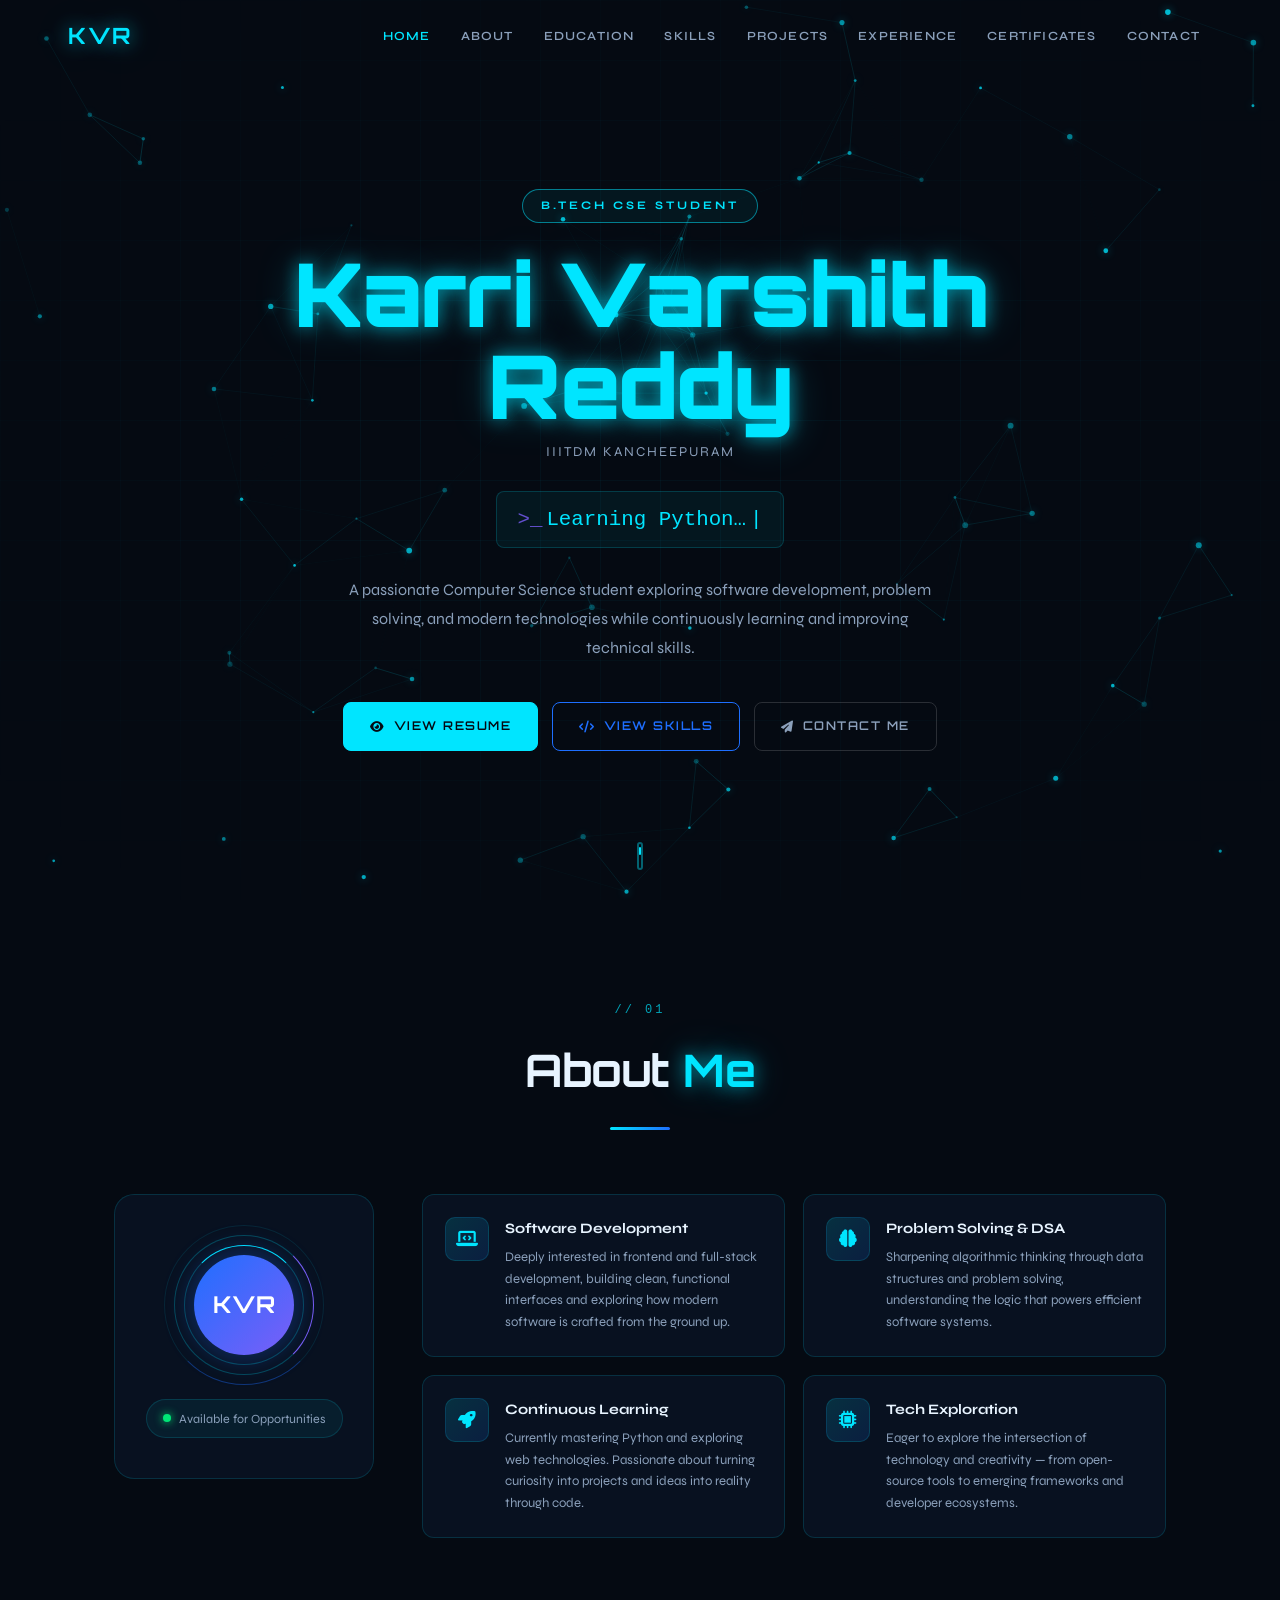
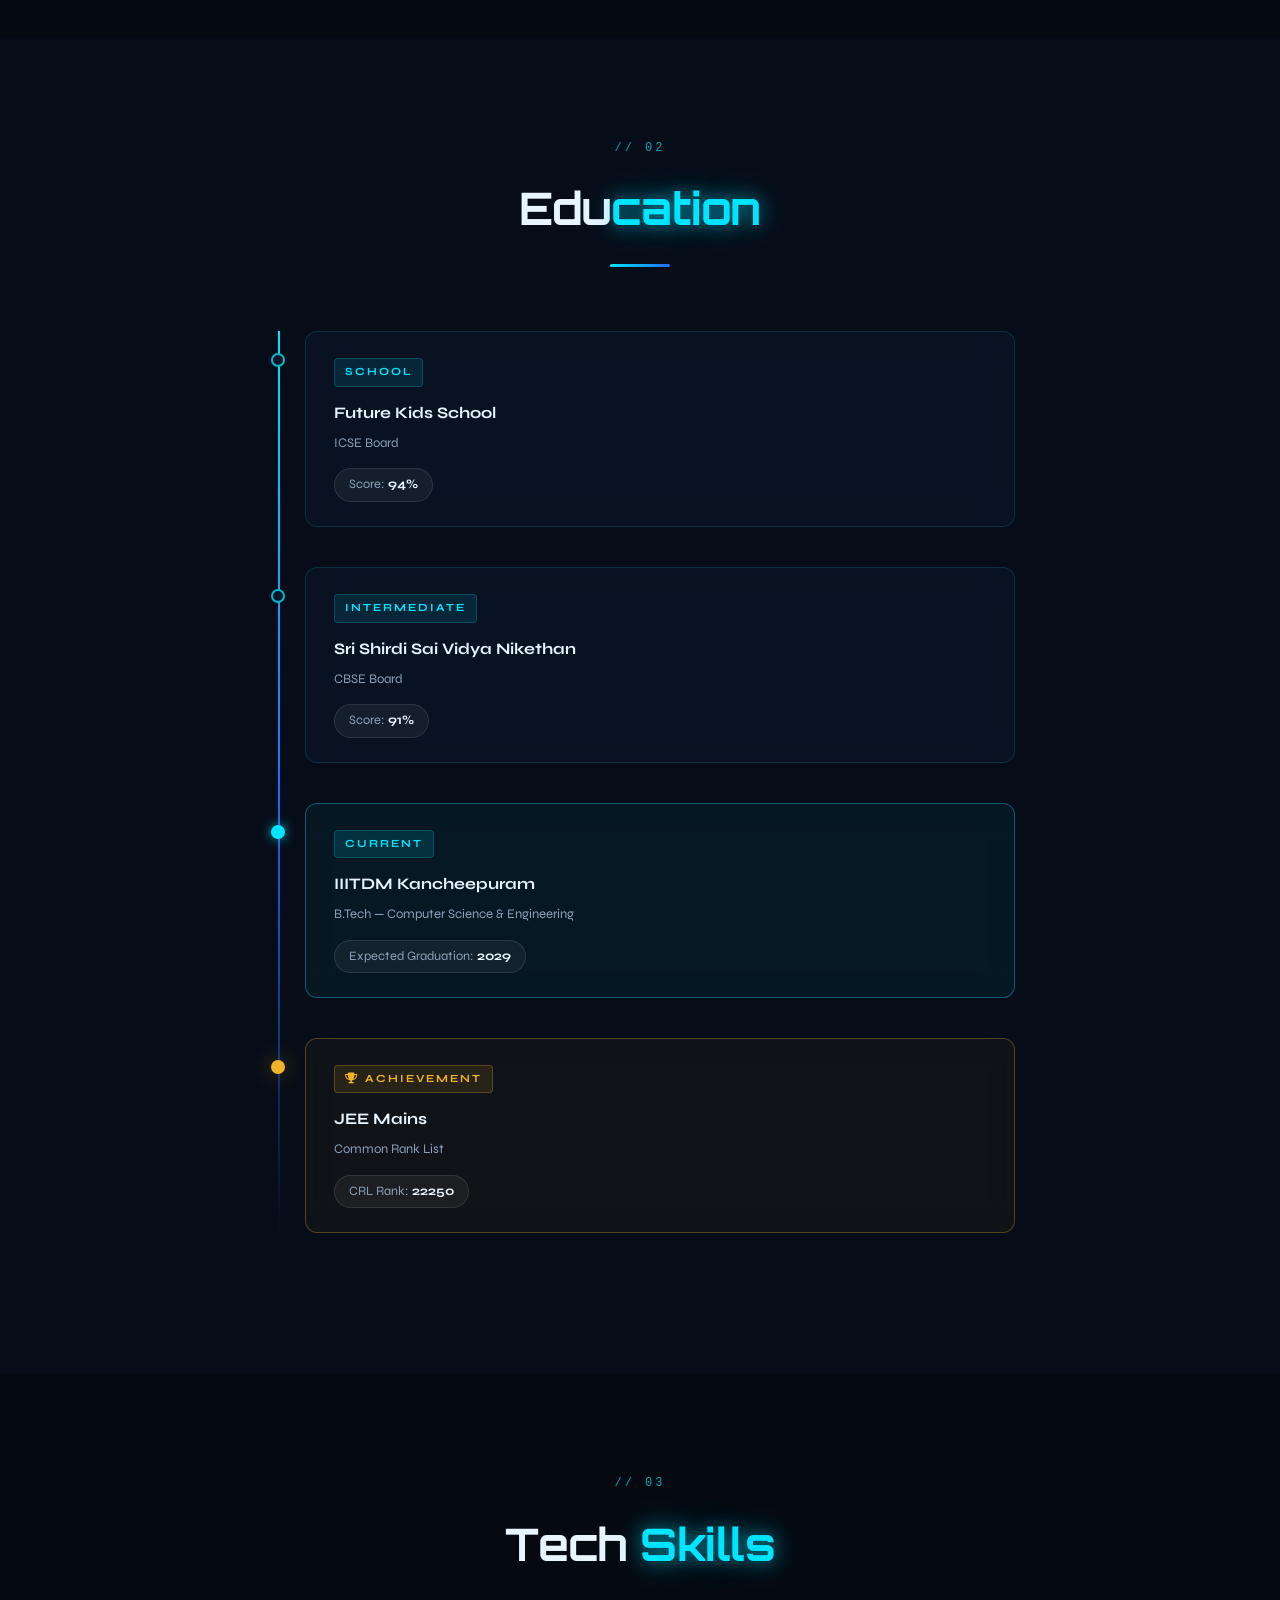
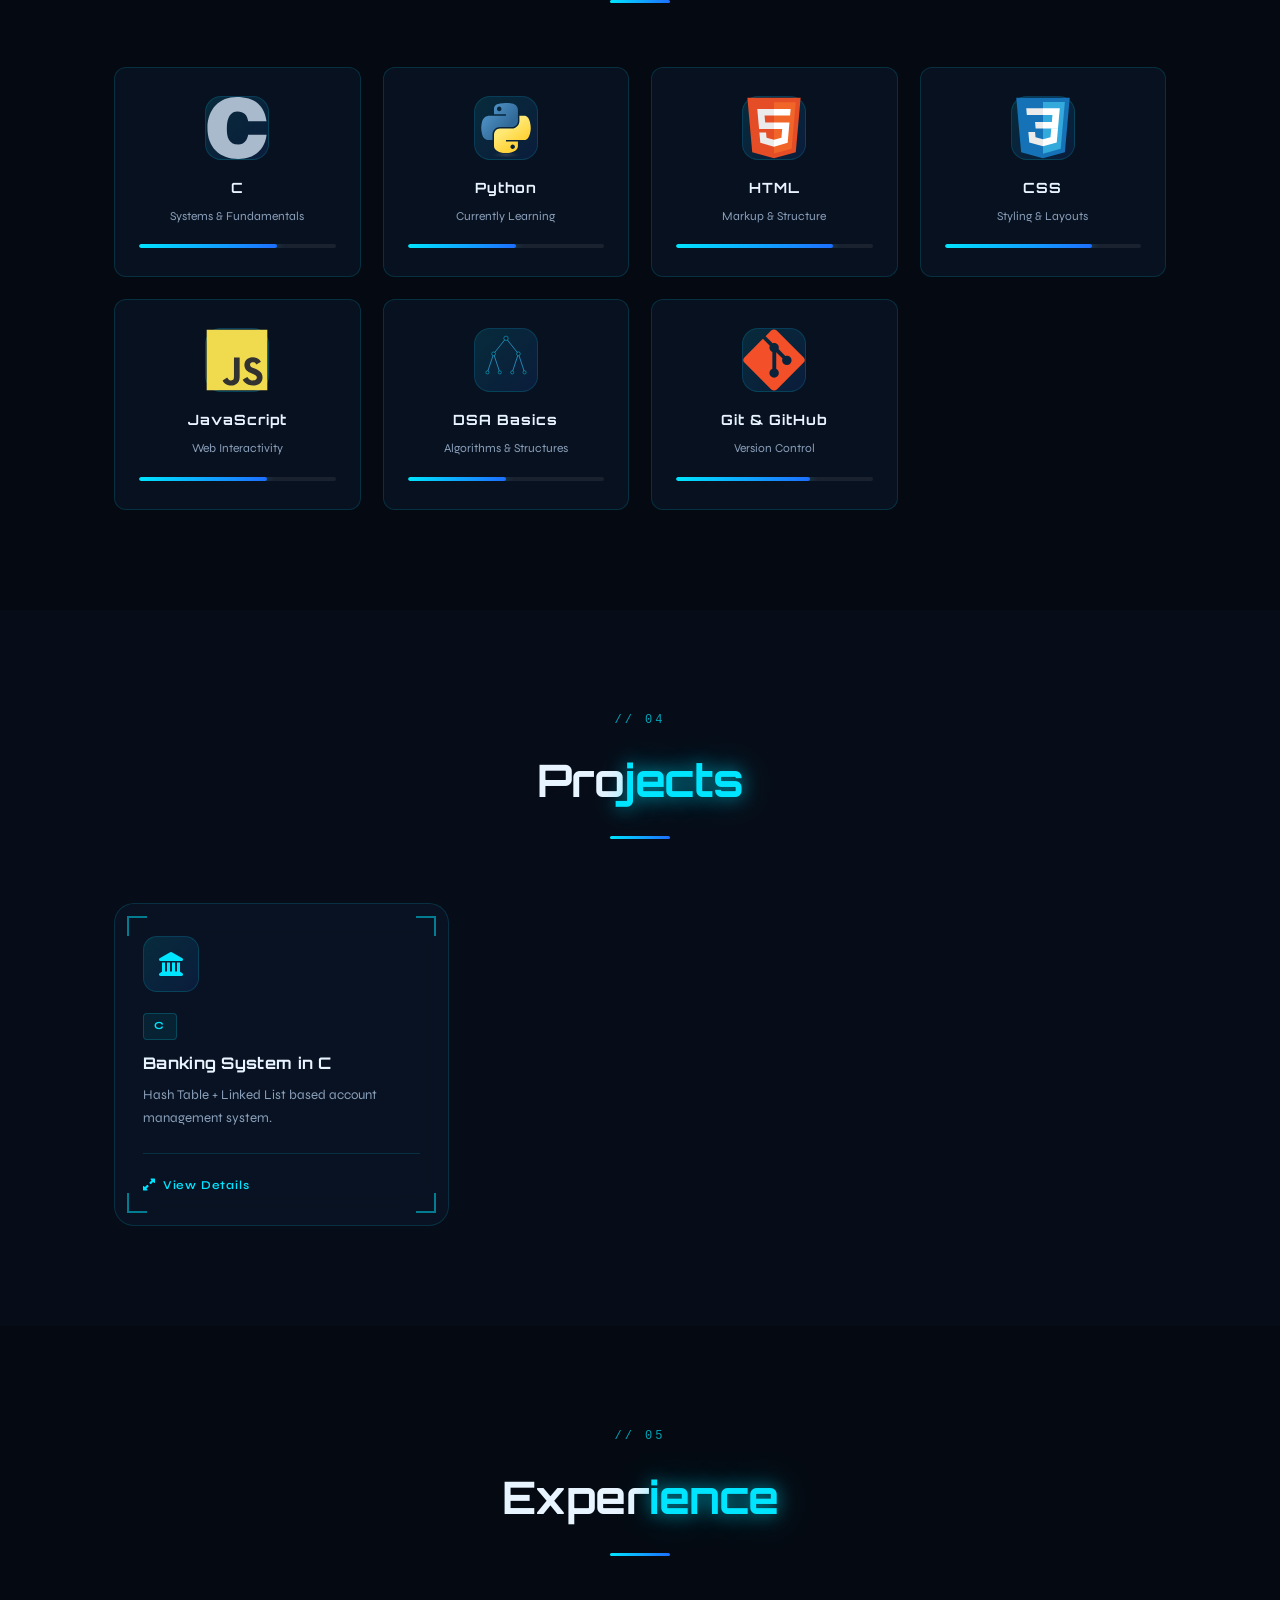
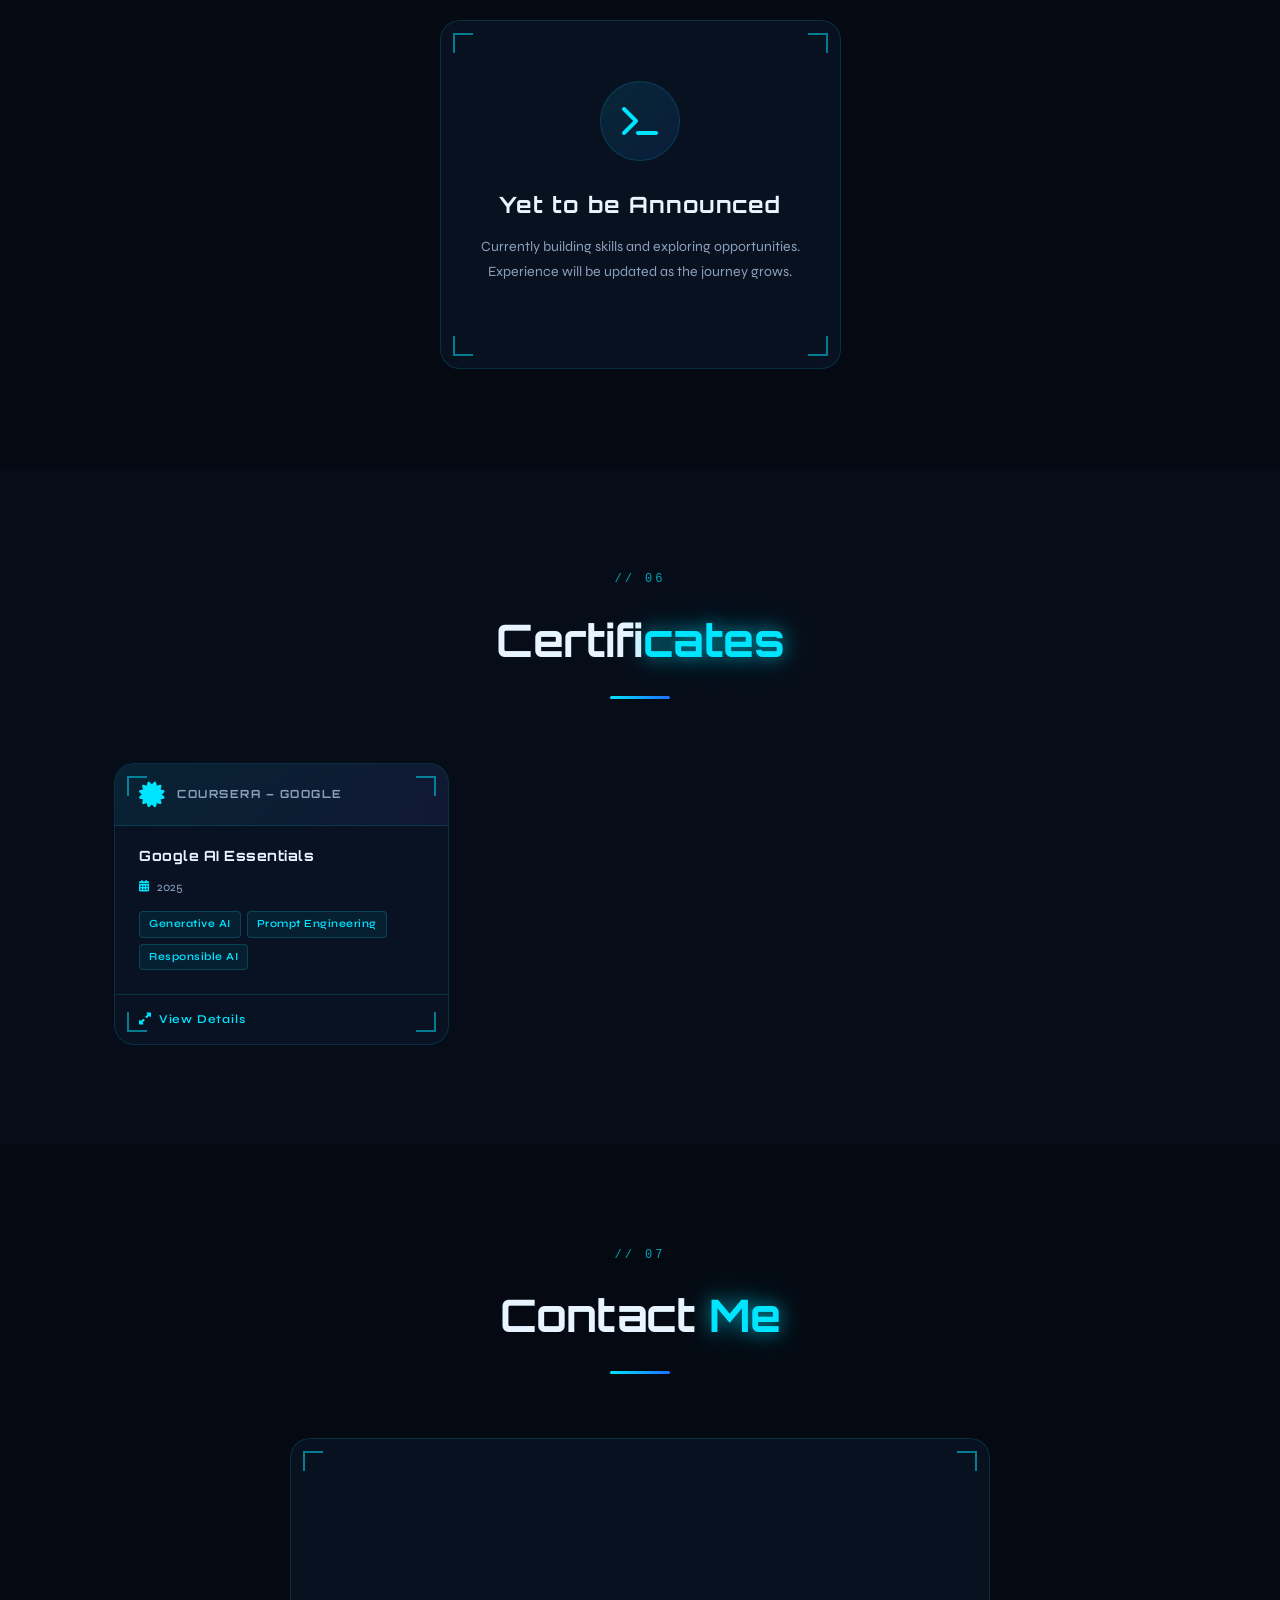
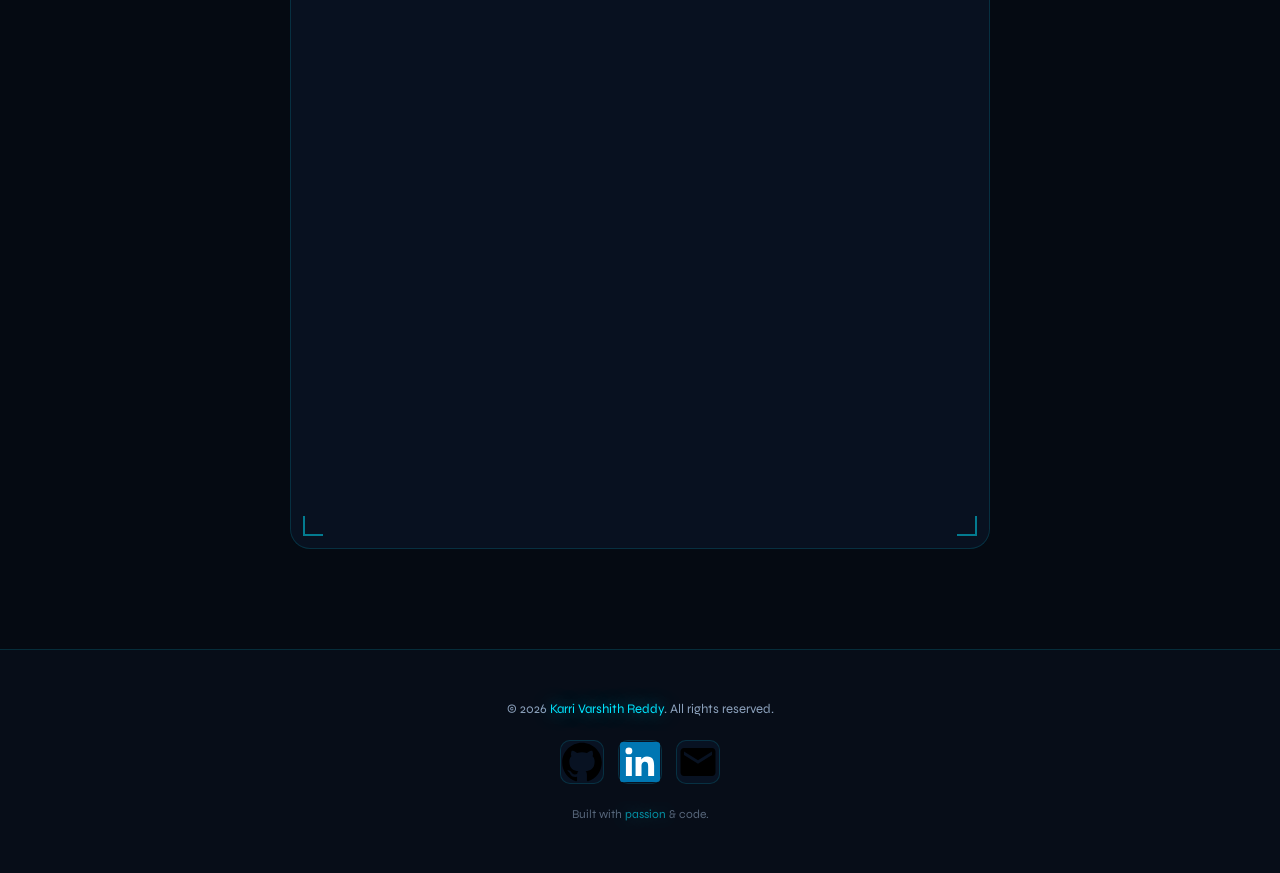
==== commit 5f0f22c1: "fixed bugs" ====
--- a/index.html
+++ b/index.html
@@ -407,24 +407,37 @@
         <h2 class="section-title">Exper<span class="glow-text">ience</span></h2>
         <div class="section-line"></div>
       </div>
- 
-      <div class="exp-coming-soon reveal">
-        <div class="exp-soon-icon">
-          <i class="fas fa-terminal"></i>
-        </div>
-        <h3>Experience Coming Soon</h3>
-        <p>Currently building skills and exploring opportunities.<br/>Experience will be updated as the journey grows.</p>
-        <div class="placeholder-dots">
-          <span></span><span></span><span></span>
-        </div>
-        <div class="corner tl"></div>
-        <div class="corner tr"></div>
-        <div class="corner bl"></div>
-        <div class="corner br"></div>
-      </div>
- 
-    </div>
-  </section>
+
+      <!-- Experience grid — add .exp-modal-card divs here when you have experience -->
+      <div class="exp-grid">
+
+        <!-- PLACEHOLDER: Yet to be announced — replace with real exp-modal-card blocks when ready -->
+        <div class="exp-placeholder reveal">
+          <div class="exp-placeholder-icon">
+            <i class="fas fa-terminal"></i>
+          </div>
+          <h3>Yet to be Announced</h3>
+          <p>Currently building skills and exploring opportunities.<br/>Experience will be updated as the journey grows.</p>
+          <div class="placeholder-dots">
+            <span></span><span></span><span></span>
+          </div>
+          <div class="corner tl"></div>
+          <div class="corner tr"></div>
+          <div class="corner bl"></div>
+          <div class="corner br"></div>
+        </div>
+
+        <!-- Add more exp-modal-card divs below for future experience entries -->
+
+      </div>
+
+    </div>
+  </section>
+
+  <!-- ============================================================
+       EXPERIENCE MODALS — place modals here (below experience section)
+       Each modal id must match data-exp="ID" on the card above
+  ============================================================ -->
  
   <!-- ============================================================
        CERTIFICATES SECTION
@@ -436,26 +449,109 @@
         <h2 class="section-title">Certifi<span class="glow-text">cates</span></h2>
         <div class="section-line"></div>
       </div>
- 
-      <!-- Coming Soon Card — replace this block with real cert-cards when ready -->
-      <div class="cert-coming-soon reveal">
-        <div class="cert-soon-icon">
-          <i class="fas fa-award"></i>
-        </div>
-        <h3>Coming Soon</h3>
-        <p>Certificates will be added soon.</p>
-        <div class="placeholder-dots">
-          <span></span><span></span><span></span>
-        </div>
-        <!-- Corner brackets (same style as Projects section) -->
-        <div class="corner tl"></div>
-        <div class="corner tr"></div>
-        <div class="corner bl"></div>
-        <div class="corner br"></div>
-      </div>
-    </div>
-  </section>
- 
+
+      <!-- Certificates grid — add .cert-modal-card divs here when you have certificates -->
+      <div class="certs-modal-grid">
+
+        <!-- CERTIFICATE CARD: Google AI Essentials -->
+        <div class="cert-modal-card reveal" data-cert="google-ai">
+          <div class="cert-card-ribbon">
+            <i class="fas fa-certificate"></i>
+            <span class="cert-issuer-name">Coursera – Google</span>
+          </div>
+          <div class="cert-card-body">
+            <h4>Google AI Essentials</h4>
+            <p class="cert-card-date"><i class="fas fa-calendar-alt"></i> 2025</p>
+            <div class="cert-card-skills">
+              <span>Generative AI</span>
+              <span>Prompt Engineering</span>
+              <span>Responsible AI</span>
+            </div>
+          </div>
+          <div class="cert-card-footer">
+            <span class="cert-click-hint"><i class="fas fa-expand-alt"></i> View Details</span>
+          </div>
+          <div class="corner tl"></div>
+          <div class="corner tr"></div>
+          <div class="corner bl"></div>
+          <div class="corner br"></div>
+        </div>
+
+        <!-- Add more cert-modal-card divs below for future certificates -->
+
+      </div>
+    </div>
+  </section>
+
+  <!-- ============================================================
+       CERTIFICATE MODALS — place modals here (below certificates section)
+       Each modal id must match data-cert="ID" on the card above
+  ============================================================ -->
+
+  <!-- CERTIFICATE MODAL: Google AI Essentials -->
+  <div id="certmodal-google-ai" class="cert-modal" role="dialog" aria-modal="true" aria-label="Google AI Essentials — Certificate Details">
+    <div class="cert-modal-overlay"></div>
+    <div class="cert-modal-box">
+
+      <button class="cert-modal-close" aria-label="Close modal"><i class="fas fa-times"></i></button>
+
+      <div class="cert-modal-header">
+        <div class="cert-modal-icon"><i class="fas fa-robot"></i></div>
+        <div>
+          <h2>Google AI Essentials</h2>
+          <div class="cert-modal-info-row">
+            <span class="cert-modal-info-item">
+              <i class="fas fa-university"></i> Coursera – Google
+            </span>
+            <span class="cert-modal-info-item">
+              <i class="fas fa-calendar-alt"></i> 2025
+            </span>
+          </div>
+        </div>
+      </div>
+
+      <div class="cert-modal-section">
+        <h4><i class="fas fa-code"></i> Skills Covered</h4>
+        <div class="cert-modal-skills-wrap">
+          <span>Artificial Intelligence</span>
+          <span>Generative AI</span>
+          <span>Prompt Engineering</span>
+          <span>AI Productivity Tools</span>
+          <span>Responsible AI Usage</span>
+        </div>
+      </div>
+
+      <div class="cert-modal-section">
+        <h4><i class="fas fa-file-alt"></i> About this Certificate</h4>
+        <p>
+          Completed a foundational course on Artificial Intelligence offered by Google through Coursera.
+          Gained practical understanding of AI concepts, generative AI tools, prompt engineering techniques,
+          responsible AI usage, and real-world applications of AI for productivity and problem-solving.
+        </p>
+      </div>
+
+      <div class="cert-modal-actions">
+        <a href="https://coursera.org/share/ce6bab0317080c19c5683e05c928095e"
+           target="_blank" rel="noopener noreferrer"
+           class="btn btn-primary">
+          <i class="fas fa-external-link-alt"></i> View Certificate
+        </a>
+        <button class="btn btn-badge" id="certBadgeToggle-google-ai" onclick="toggleCredlyBadge('google-ai')">
+          <i class="fas fa-shield-alt"></i> View Badge
+        </button>
+      </div>
+
+      <!-- Credly badge embed (hidden until toggled) -->
+      <div id="cert-badge-google-ai" class="cert-badge-embed" style="display:none; margin-top:24px; text-align:center;">
+        <div data-iframe-width="150" data-iframe-height="270"
+             data-share-badge-id="6904cd7f-b4b1-4bd6-bb10-653a9e990006"
+             data-share-badge-host="https://www.credly.com"></div>
+        <script type="text/javascript" async src="//cdn.credly.com/assets/utilities/embed.js"></script>
+      </div>
+
+    </div>
+  </div>
+
   <!-- ============================================================
        CONTACT SECTION — Google Form embed
   ============================================================ -->
@@ -504,7 +600,7 @@
         <a href="https://github.com/varshithreddy1109" target="_blank" rel="noopener noreferrer" aria-label="GitHub" class="social-btn">
           <img src="image/githublogo.svg" alt="GitHub" class="social-svg social-svg--github" />
         </a>
-        <a href="https://www.linkedin.com/in/karri-varshith-reddy-107a1738b" target="_blank" rel="noopener noreferrer" aria-label="LinkedIn" class="social-btn">
+        <a href="https://www.linkedin.com/in/karri-varshith-reddy-326008414/" target="_blank" rel="noopener noreferrer" aria-label="LinkedIn" class="social-btn">
           <img src="image/linkedinlogo.svg" alt="LinkedIn" class="social-svg social-svg--linkedin" />
         </a>
         <a href="mailto:varshithreddy1206@gmail.com" aria-label="Email" class="social-btn">
@@ -517,5 +613,4 @@
  
   <script src="script.js"></script>
 </body>
-</html>
- +</html>
--- a/style.css
+++ b/style.css
@@ -1139,8 +1139,8 @@
   padding: 4px 12px;
 }
 
-/* ── Experience: Coming Soon card ── */
-.exp-coming-soon {
+/* ── Experience: Placeholder card ── */
+.exp-placeholder {
   position: relative;
   max-width: 480px;
   margin: 0 auto;
@@ -1153,12 +1153,12 @@
   transition: var(--transition);
 }
 
-.exp-coming-soon:hover {
+.exp-placeholder:hover {
   border-color: var(--border-hover);
   box-shadow: var(--glow-cyan);
 }
 
-.exp-soon-icon {
+.exp-placeholder-icon {
   width: 80px; height: 80px;
   background: linear-gradient(135deg, rgba(0,229,255,0.1), rgba(30,111,255,0.12));
   border: 1px solid var(--border);
@@ -1172,7 +1172,7 @@
   animation: placeholderPulse 3s ease-in-out infinite;
 }
 
-.exp-coming-soon h3 {
+.exp-placeholder h3 {
   font-family: var(--font-display);
   font-size: 1.4rem;
   font-weight: 700;
@@ -1181,75 +1181,113 @@
   letter-spacing: 1px;
 }
 
-.exp-coming-soon p {
+.exp-placeholder p {
   font-size: 0.88rem;
   color: var(--text-secondary);
   line-height: 1.75;
   margin-bottom: 24px;
 }
 
-/* ============================================================
-   CERTIFICATES
-   ============================================================ */
-.certs-grid {
+/* ── Experience: Card grid ── */
+.exp-grid {
   display: grid;
-  grid-template-columns: repeat(auto-fill, minmax(280px, 1fr));
+  grid-template-columns: repeat(auto-fill, minmax(300px, 1fr));
   gap: 24px;
 }
 
-.cert-card {
+/* When only the placeholder is present, keep it centered */
+.exp-grid:has(.exp-placeholder:only-child) {
+  grid-template-columns: 1fr;
+}
+
+/* Experience clickable card (modal trigger) */
+.exp-modal-card {
+  position: relative;
   background: var(--surface);
   backdrop-filter: blur(16px);
   border: 1px solid var(--border);
-  border-radius: var(--radius);
+  border-radius: var(--radius-lg);
+  padding: 32px 28px 28px;
+  cursor: pointer;
+  transition: var(--transition);
   overflow: hidden;
-  transition: var(--transition);
-  display: flex;
-  flex-direction: column;
-}
-
-.cert-card:hover {
+}
+
+.exp-modal-card::before {
+  content: '';
+  position: absolute;
+  inset: 0;
+  background: linear-gradient(135deg, rgba(0,229,255,0.04), rgba(30,111,255,0.04));
+  opacity: 0;
+  transition: opacity 0.3s ease;
+  border-radius: var(--radius-lg);
+}
+
+.exp-modal-card:hover {
   border-color: var(--border-hover);
-  transform: translateY(-5px);
+  transform: translateY(-6px);
   box-shadow: var(--glow-cyan);
 }
-
-.cert-ribbon {
-  padding: 18px 24px;
-  background: linear-gradient(135deg, rgba(0,229,255,0.08), rgba(30,111,255,0.08));
-  border-bottom: 1px solid var(--border);
-  font-size: 1.6rem;
-  color: var(--cyan);
-}
-
-.cert-body {
-  padding: 20px 24px;
-  flex: 1;
-}
-
-.cert-body h4 {
+.exp-modal-card:hover::before { opacity: 1; }
+
+.exp-card-inner { position: relative; z-index: 1; display: flex; gap: 20px; align-items: flex-start; }
+
+.exp-card-icon {
+  width: 52px; min-width: 52px; height: 52px;
+  background: linear-gradient(135deg, rgba(0,229,255,0.12), rgba(30,111,255,0.12));
+  border: 1px solid var(--border);
+  border-radius: 14px;
+  display: flex;
+  align-items: center;
+  justify-content: center;
+  font-size: 1.3rem;
+  color: var(--cyan);
+  transition: var(--transition);
+}
+.exp-modal-card:hover .exp-card-icon {
+  background: linear-gradient(135deg, rgba(0,229,255,0.22), rgba(30,111,255,0.22));
+  box-shadow: 0 0 16px rgba(0,229,255,0.25);
+}
+
+.exp-card-meta { flex: 1; }
+
+.exp-type-badge {
+  display: inline-block;
+  font-size: 0.68rem;
+  font-weight: 700;
+  letter-spacing: 2px;
+  text-transform: uppercase;
+  color: var(--cyan);
+  background: rgba(0,229,255,0.08);
+  border: 1px solid rgba(0,229,255,0.2);
+  border-radius: 4px;
+  padding: 3px 10px;
+  margin-bottom: 10px;
+}
+
+.exp-card-title {
   font-family: var(--font-display);
-  font-size: 0.9rem;
-  font-weight: 700;
-  margin-bottom: 12px;
-  letter-spacing: 0.5px;
-}
-
-.cert-org, .cert-date {
-  display: flex;
-  align-items: center;
-  gap: 8px;
-  font-size: 0.8rem;
-  color: var(--text-secondary);
+  font-size: 0.95rem;
+  font-weight: 700;
+  color: var(--text-primary);
   margin-bottom: 8px;
-}
-
-.cert-footer {
-  padding: 16px 24px;
+  letter-spacing: 0.3px;
+  line-height: 1.4;
+}
+
+.exp-card-short {
+  font-size: 0.82rem;
+  color: var(--text-secondary);
+  line-height: 1.7;
+  margin-bottom: 18px;
+}
+
+.exp-card-footer {
   border-top: 1px solid var(--border);
-}
-
-.cert-btn {
+  padding-top: 14px;
+}
+
+.exp-click-hint {
   display: inline-flex;
   align-items: center;
   gap: 7px;
@@ -1259,22 +1297,307 @@
   color: var(--cyan);
   transition: var(--transition);
 }
-.cert-btn:hover {
-  gap: 10px;
-  text-shadow: 0 0 12px rgba(0,229,255,0.6);
-}
-
-.certs-note {
-  text-align: center;
-  margin-top: 30px;
+.exp-modal-card:hover .exp-click-hint { gap: 10px; }
+
+/* ── Experience Modal (reuses proj-modal styles, separate class for specificity) ── */
+.exp-modal {
+  position: fixed;
+  inset: 0;
+  z-index: 2000;
+  display: flex;
+  align-items: center;
+  justify-content: center;
+  padding: 20px;
+  opacity: 0;
+  pointer-events: none;
+  transition: opacity 0.3s ease;
+}
+
+.exp-modal.open {
+  opacity: 1;
+  pointer-events: all;
+}
+
+.exp-modal-overlay {
+  position: absolute;
+  inset: 0;
+  background: rgba(3, 7, 14, 0.88);
+  backdrop-filter: blur(6px);
+  cursor: pointer;
+}
+
+.exp-modal-box {
+  position: relative;
+  z-index: 1;
+  width: 100%;
+  max-width: 700px;
+  max-height: 88vh;
+  overflow-y: auto;
+  background: var(--bg-alt);
+  border: 1px solid var(--border-hover);
+  border-radius: var(--radius-lg);
+  padding: 40px;
+  box-shadow: var(--glow-cyan), 0 24px 80px rgba(0,0,0,0.6);
+  transform: translateY(24px) scale(0.97);
+  transition: transform 0.35s cubic-bezier(0.34,1.56,0.64,1);
+  scrollbar-width: thin;
+  scrollbar-color: var(--cyan-dim) transparent;
+}
+
+.exp-modal.open .exp-modal-box { transform: translateY(0) scale(1); }
+
+.exp-modal-close {
+  position: absolute;
+  top: 18px; right: 18px;
+  width: 36px; height: 36px;
+  background: rgba(255,255,255,0.06);
+  border: 1px solid var(--border);
+  border-radius: 8px;
+  color: var(--text-secondary);
+  font-size: 0.9rem;
+  cursor: pointer;
+  display: flex;
+  align-items: center;
+  justify-content: center;
+  transition: var(--transition);
+}
+.exp-modal-close:hover {
+  color: var(--cyan);
+  border-color: var(--cyan);
+  background: rgba(0,229,255,0.08);
+}
+
+.exp-modal-header {
+  display: flex;
+  align-items: flex-start;
+  gap: 18px;
+  margin-bottom: 20px;
+}
+
+.exp-modal-icon {
+  width: 56px; min-width: 56px; height: 56px;
+  background: linear-gradient(135deg, rgba(0,229,255,0.12), rgba(30,111,255,0.12));
+  border: 1px solid var(--border);
+  border-radius: 14px;
+  display: flex;
+  align-items: center;
+  justify-content: center;
+  font-size: 1.4rem;
+  color: var(--cyan);
+}
+
+.exp-modal-header h2 {
+  font-family: var(--font-display);
+  font-size: 1.2rem;
+  font-weight: 700;
+  color: var(--text-primary);
+  margin-top: 8px;
+  letter-spacing: 0.5px;
+  line-height: 1.3;
+}
+
+.exp-modal-meta {
+  display: flex;
+  flex-wrap: wrap;
+  gap: 16px;
+  margin-bottom: 20px;
+  padding-bottom: 20px;
+  border-bottom: 1px solid var(--border);
+}
+
+.exp-modal-meta-item {
+  display: flex;
+  align-items: center;
+  gap: 8px;
+  font-size: 0.82rem;
+  color: var(--text-secondary);
+}
+.exp-modal-meta-item i { color: var(--cyan); font-size: 0.78rem; }
+
+.exp-modal-desc {
+  font-size: 0.9rem;
+  color: var(--text-secondary);
+  line-height: 1.8;
+  margin-bottom: 24px;
+}
+
+.exp-modal-skills {
+  margin-bottom: 28px;
+}
+
+.exp-modal-skills h4 {
+  font-family: var(--font-display);
+  font-size: 0.75rem;
+  font-weight: 700;
+  letter-spacing: 1.5px;
+  text-transform: uppercase;
+  color: var(--cyan);
+  margin-bottom: 12px;
+}
+
+.exp-skill-tags {
+  display: flex;
+  flex-wrap: wrap;
+  gap: 8px;
+}
+
+.exp-skill-tags span {
+  font-size: 0.75rem;
+  font-weight: 600;
+  letter-spacing: 0.8px;
+  color: var(--cyan);
+  background: rgba(0,229,255,0.07);
+  border: 1px solid rgba(0,229,255,0.2);
+  border-radius: 4px;
+  padding: 5px 13px;
+}
+
+.exp-modal-actions {
+  display: flex;
+  gap: 14px;
+  flex-wrap: wrap;
+}
+
+@media (max-width: 700px) {
+  .exp-modal-box { padding: 24px 18px; }
+  .exp-modal-header { flex-direction: column; gap: 12px; }
+  .exp-card-inner { flex-direction: column; gap: 14px; }
+}
+
+/* ============================================================
+   CERTIFICATES — Modal-card grid system
+   ============================================================ */
+.certs-modal-grid {
+  display: grid;
+  grid-template-columns: repeat(auto-fill, minmax(280px, 1fr));
+  gap: 24px;
+}
+
+/* When only the placeholder is present, keep it centered */
+.certs-modal-grid:has(.cert-placeholder:only-child) {
+  grid-template-columns: 1fr;
+}
+
+/* Certificate clickable card (modal trigger) */
+.cert-modal-card {
+  position: relative;
+  background: var(--surface);
+  backdrop-filter: blur(16px);
+  border: 1px solid var(--border);
+  border-radius: var(--radius-lg);
+  padding: 0;
+  cursor: pointer;
+  transition: var(--transition);
+  overflow: hidden;
+  display: flex;
+  flex-direction: column;
+}
+
+.cert-modal-card::before {
+  content: '';
+  position: absolute;
+  inset: 0;
+  background: linear-gradient(135deg, rgba(0,229,255,0.04), rgba(123,94,248,0.04));
+  opacity: 0;
+  transition: opacity 0.3s ease;
+}
+
+.cert-modal-card:hover {
+  border-color: var(--border-hover);
+  transform: translateY(-6px);
+  box-shadow: var(--glow-cyan);
+}
+.cert-modal-card:hover::before { opacity: 1; }
+
+.cert-card-ribbon {
+  padding: 18px 24px;
+  background: linear-gradient(135deg, rgba(0,229,255,0.08), rgba(123,94,248,0.08));
+  border-bottom: 1px solid var(--border);
+  font-size: 1.6rem;
+  color: var(--cyan);
+  display: flex;
+  align-items: center;
+  gap: 12px;
+}
+
+.cert-card-ribbon .cert-issuer-name {
+  font-family: var(--font-display);
+  font-size: 0.7rem;
+  font-weight: 700;
+  letter-spacing: 1.5px;
+  text-transform: uppercase;
+  color: var(--text-secondary);
+}
+
+.cert-card-body {
+  padding: 20px 24px;
+  flex: 1;
+  position: relative;
+  z-index: 1;
+}
+
+.cert-card-body h4 {
+  font-family: var(--font-display);
+  font-size: 0.88rem;
+  font-weight: 700;
+  margin-bottom: 10px;
+  letter-spacing: 0.5px;
+  color: var(--text-primary);
+  line-height: 1.4;
+}
+
+.cert-card-date {
+  display: flex;
+  align-items: center;
+  gap: 8px;
   font-size: 0.78rem;
   color: var(--text-secondary);
-  opacity: 0.6;
-  font-style: italic;
-}
-
-/* ── Certificates: Coming Soon card ── */
-.cert-coming-soon {
+  margin-bottom: 14px;
+}
+.cert-card-date i { color: var(--cyan); font-size: 0.72rem; }
+
+.cert-card-skills {
+  display: flex;
+  flex-wrap: wrap;
+  gap: 6px;
+  margin-bottom: 4px;
+}
+
+.cert-card-skills span {
+  font-size: 0.68rem;
+  font-weight: 600;
+  letter-spacing: 0.5px;
+  color: var(--cyan);
+  background: rgba(0,229,255,0.07);
+  border: 1px solid rgba(0,229,255,0.18);
+  border-radius: 4px;
+  padding: 3px 9px;
+}
+
+.cert-card-footer {
+  padding: 14px 24px;
+  border-top: 1px solid var(--border);
+  position: relative;
+  z-index: 1;
+  display: flex;
+  align-items: center;
+  justify-content: space-between;
+}
+
+.cert-click-hint {
+  display: inline-flex;
+  align-items: center;
+  gap: 7px;
+  font-size: 0.75rem;
+  font-weight: 600;
+  letter-spacing: 0.8px;
+  color: var(--cyan);
+  transition: var(--transition);
+}
+.cert-modal-card:hover .cert-click-hint { gap: 10px; }
+
+/* ── Certificate Placeholder card ── */
+.cert-placeholder {
   position: relative;
   max-width: 480px;
   margin: 0 auto;
@@ -1287,12 +1610,12 @@
   transition: var(--transition);
 }
 
-.cert-coming-soon:hover {
+.cert-placeholder:hover {
   border-color: var(--border-hover);
   box-shadow: var(--glow-cyan);
 }
 
-.cert-soon-icon {
+.cert-placeholder-icon {
   width: 80px; height: 80px;
   background: linear-gradient(135deg, rgba(0,229,255,0.1), rgba(123,94,248,0.12));
   border: 1px solid var(--border);
@@ -1306,7 +1629,7 @@
   animation: placeholderPulse 3s ease-in-out infinite;
 }
 
-.cert-coming-soon h3 {
+.cert-placeholder h3 {
   font-family: var(--font-display);
   font-size: 1.4rem;
   font-weight: 700;
@@ -1315,11 +1638,193 @@
   letter-spacing: 1px;
 }
 
-.cert-coming-soon p {
+.cert-placeholder p {
   font-size: 0.88rem;
   color: var(--text-secondary);
   line-height: 1.75;
   margin-bottom: 24px;
+}
+
+/* ── Certificate Modal ── */
+.cert-modal {
+  position: fixed;
+  inset: 0;
+  z-index: 2000;
+  display: flex;
+  align-items: center;
+  justify-content: center;
+  padding: 20px;
+  opacity: 0;
+  pointer-events: none;
+  transition: opacity 0.3s ease;
+}
+
+.cert-modal.open {
+  opacity: 1;
+  pointer-events: all;
+}
+
+.cert-modal-overlay {
+  position: absolute;
+  inset: 0;
+  background: rgba(3, 7, 14, 0.88);
+  backdrop-filter: blur(6px);
+  cursor: pointer;
+}
+
+.cert-modal-box {
+  position: relative;
+  z-index: 1;
+  width: 100%;
+  max-width: 680px;
+  max-height: 88vh;
+  overflow-y: auto;
+  background: var(--bg-alt);
+  border: 1px solid var(--border-hover);
+  border-radius: var(--radius-lg);
+  padding: 40px;
+  box-shadow: var(--glow-cyan), 0 24px 80px rgba(0,0,0,0.6);
+  transform: translateY(24px) scale(0.97);
+  transition: transform 0.35s cubic-bezier(0.34,1.56,0.64,1);
+  scrollbar-width: thin;
+  scrollbar-color: var(--cyan-dim) transparent;
+}
+
+.cert-modal.open .cert-modal-box { transform: translateY(0) scale(1); }
+
+.cert-modal-close {
+  position: absolute;
+  top: 18px; right: 18px;
+  width: 36px; height: 36px;
+  background: rgba(255,255,255,0.06);
+  border: 1px solid var(--border);
+  border-radius: 8px;
+  color: var(--text-secondary);
+  font-size: 0.9rem;
+  cursor: pointer;
+  display: flex;
+  align-items: center;
+  justify-content: center;
+  transition: var(--transition);
+}
+.cert-modal-close:hover {
+  color: var(--cyan);
+  border-color: var(--cyan);
+  background: rgba(0,229,255,0.08);
+}
+
+.cert-modal-header {
+  display: flex;
+  align-items: flex-start;
+  gap: 18px;
+  margin-bottom: 24px;
+  padding-bottom: 24px;
+  border-bottom: 1px solid var(--border);
+}
+
+.cert-modal-icon {
+  width: 56px; min-width: 56px; height: 56px;
+  background: linear-gradient(135deg, rgba(0,229,255,0.12), rgba(123,94,248,0.12));
+  border: 1px solid var(--border);
+  border-radius: 14px;
+  display: flex;
+  align-items: center;
+  justify-content: center;
+  font-size: 1.4rem;
+  color: var(--cyan);
+}
+
+.cert-modal-header h2 {
+  font-family: var(--font-display);
+  font-size: 1.2rem;
+  font-weight: 700;
+  color: var(--text-primary);
+  margin-top: 4px;
+  letter-spacing: 0.5px;
+  line-height: 1.3;
+  margin-bottom: 8px;
+}
+
+.cert-modal-info-row {
+  display: flex;
+  flex-wrap: wrap;
+  gap: 16px;
+  margin-bottom: 4px;
+}
+
+.cert-modal-info-item {
+  display: flex;
+  align-items: center;
+  gap: 7px;
+  font-size: 0.82rem;
+  color: var(--text-secondary);
+}
+.cert-modal-info-item i { color: var(--cyan); font-size: 0.76rem; }
+
+.cert-modal-section {
+  margin-bottom: 22px;
+}
+
+.cert-modal-section h4 {
+  font-family: var(--font-display);
+  font-size: 0.72rem;
+  font-weight: 700;
+  letter-spacing: 2px;
+  text-transform: uppercase;
+  color: var(--cyan);
+  margin-bottom: 10px;
+  display: flex;
+  align-items: center;
+  gap: 8px;
+}
+
+.cert-modal-section p {
+  font-size: 0.88rem;
+  color: var(--text-secondary);
+  line-height: 1.8;
+}
+
+.cert-modal-skills-wrap {
+  display: flex;
+  flex-wrap: wrap;
+  gap: 8px;
+}
+
+.cert-modal-skills-wrap span {
+  font-size: 0.75rem;
+  font-weight: 600;
+  letter-spacing: 0.8px;
+  color: var(--cyan);
+  background: rgba(0,229,255,0.07);
+  border: 1px solid rgba(0,229,255,0.2);
+  border-radius: 4px;
+  padding: 5px 13px;
+}
+
+.cert-modal-actions {
+  display: flex;
+  gap: 14px;
+  flex-wrap: wrap;
+  margin-top: 28px;
+  padding-top: 24px;
+  border-top: 1px solid var(--border);
+}
+
+/* Badge button — purple accent */
+.btn-badge {
+  background: transparent;
+  color: var(--purple);
+  border-color: var(--purple);
+}
+.btn-badge:hover {
+  background: var(--purple);
+  color: #fff;
+  box-shadow: 0 0 20px rgba(123,94,248,0.4);
+}
+
+@media (max-width: 700px) {
+  .cert-modal-box { padding: 24px 18px; }
+  .cert-modal-header { flex-direction: column; gap: 12px; }
 }
 
 /* ============================================================
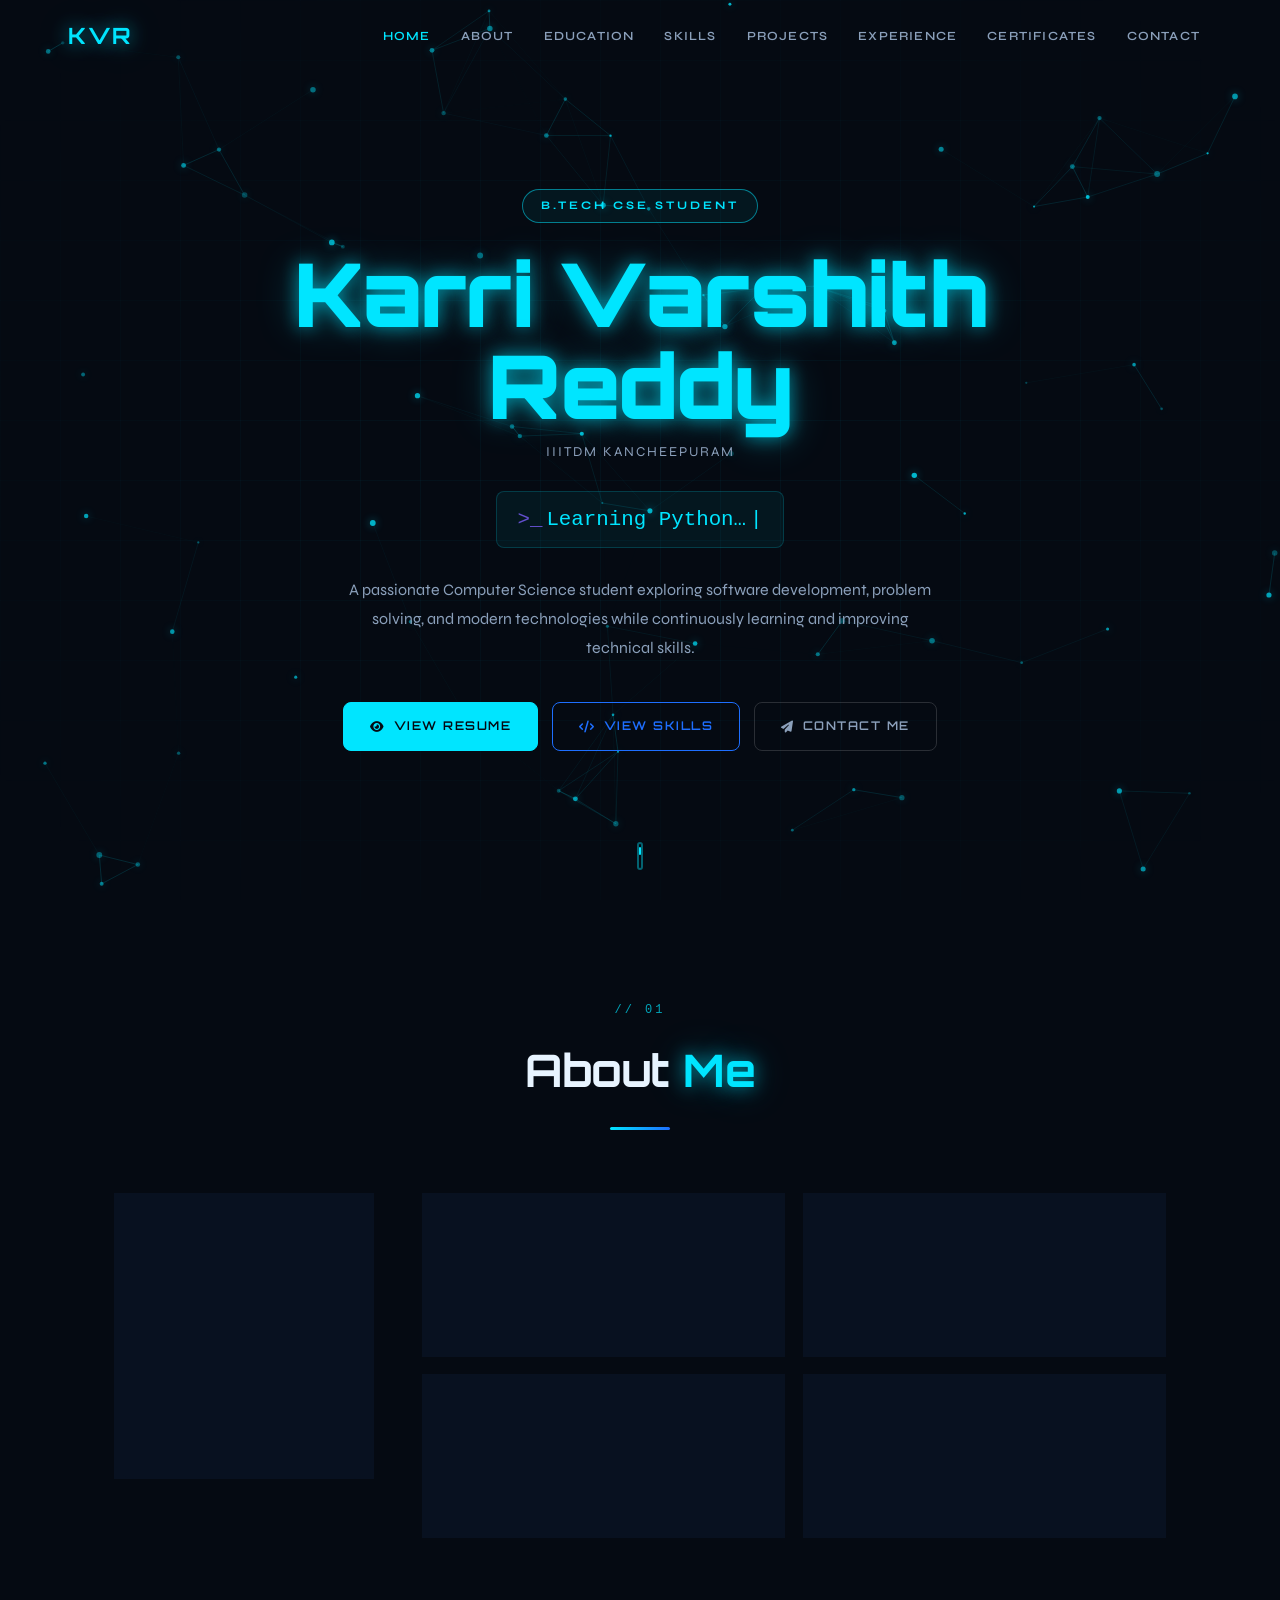
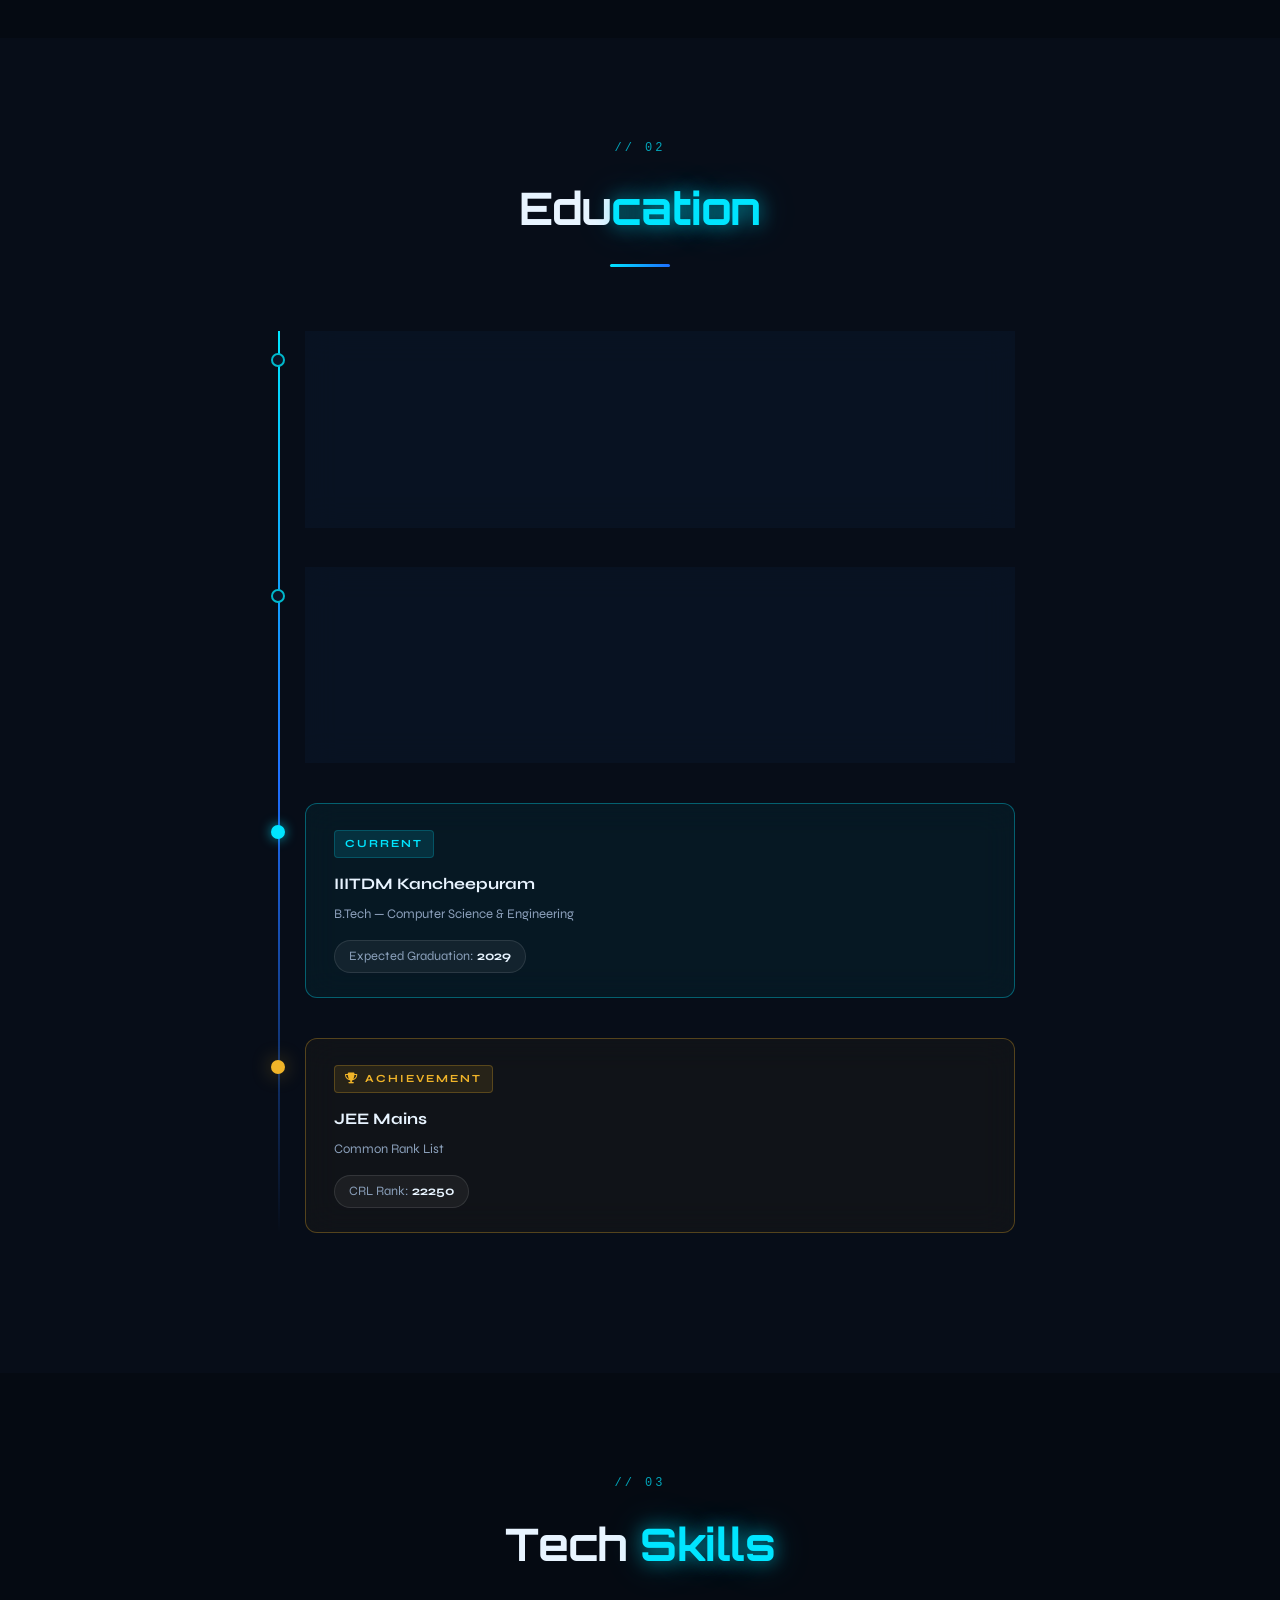
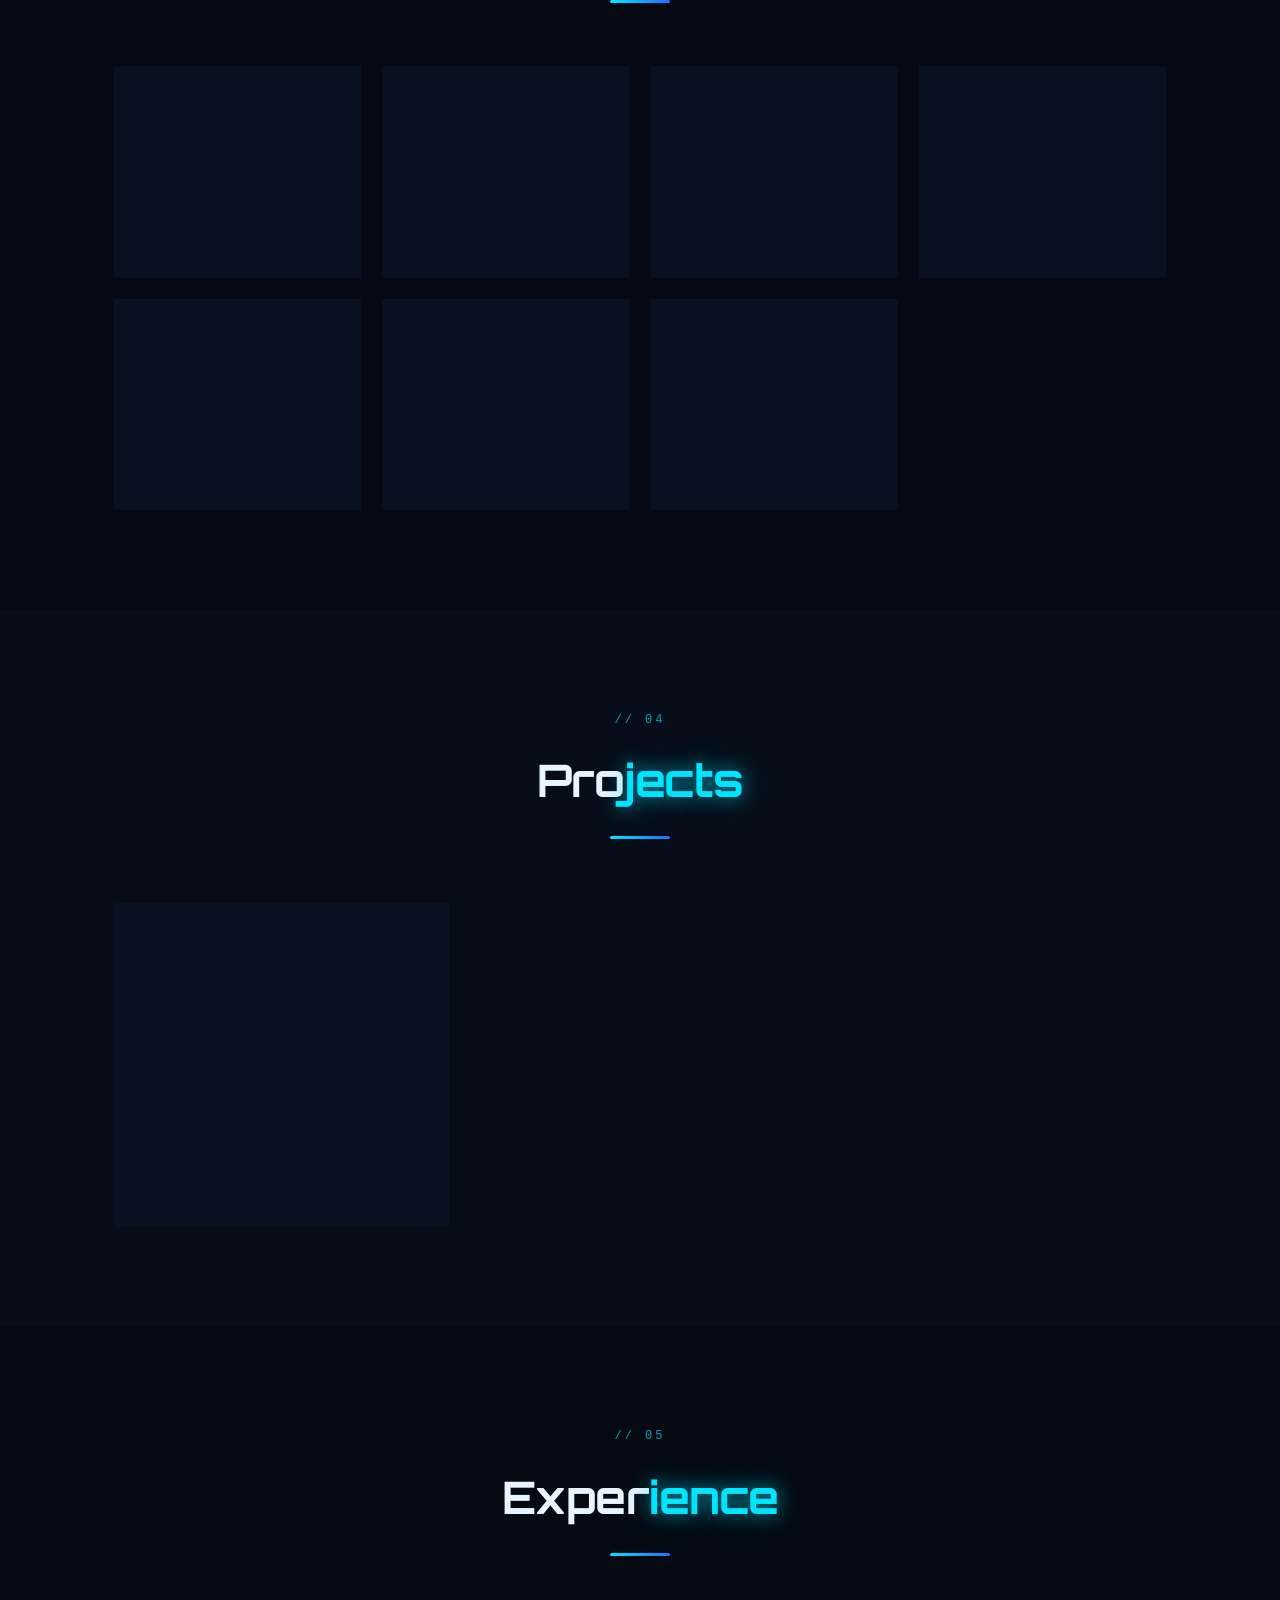
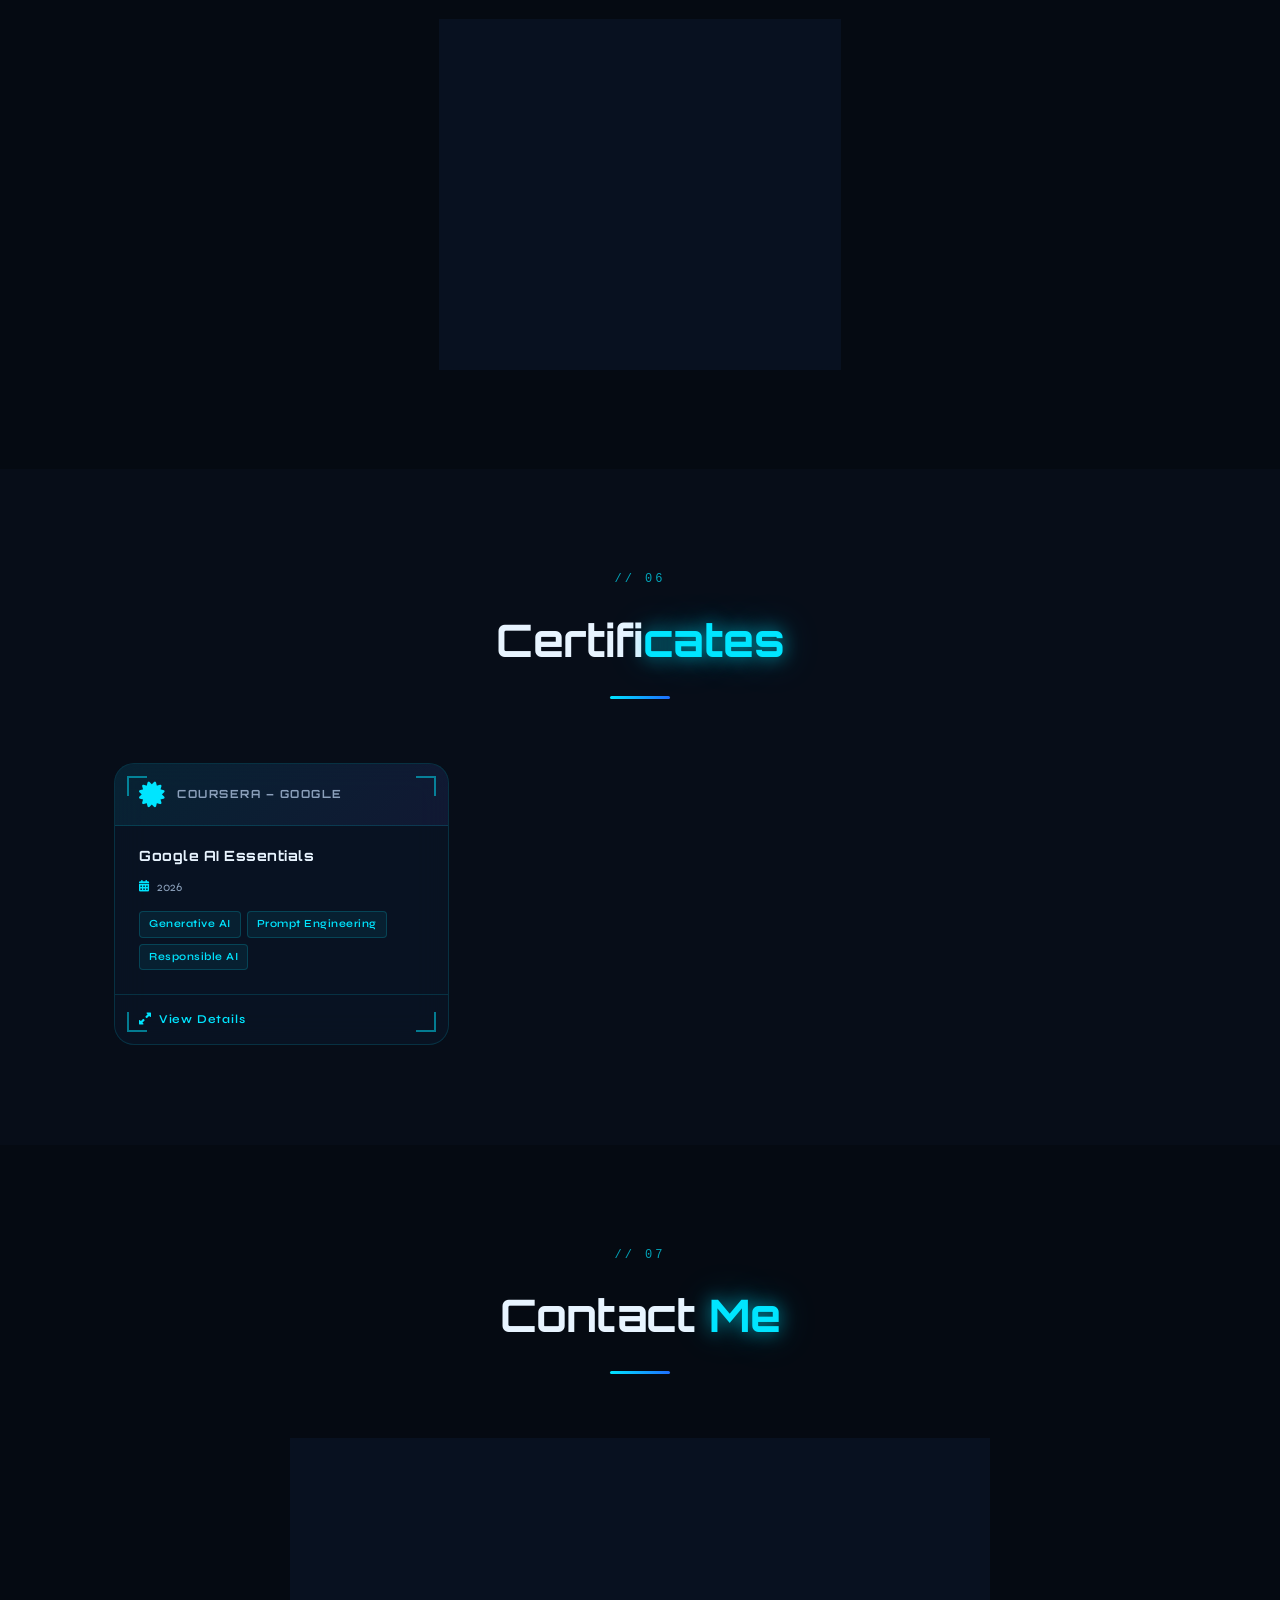
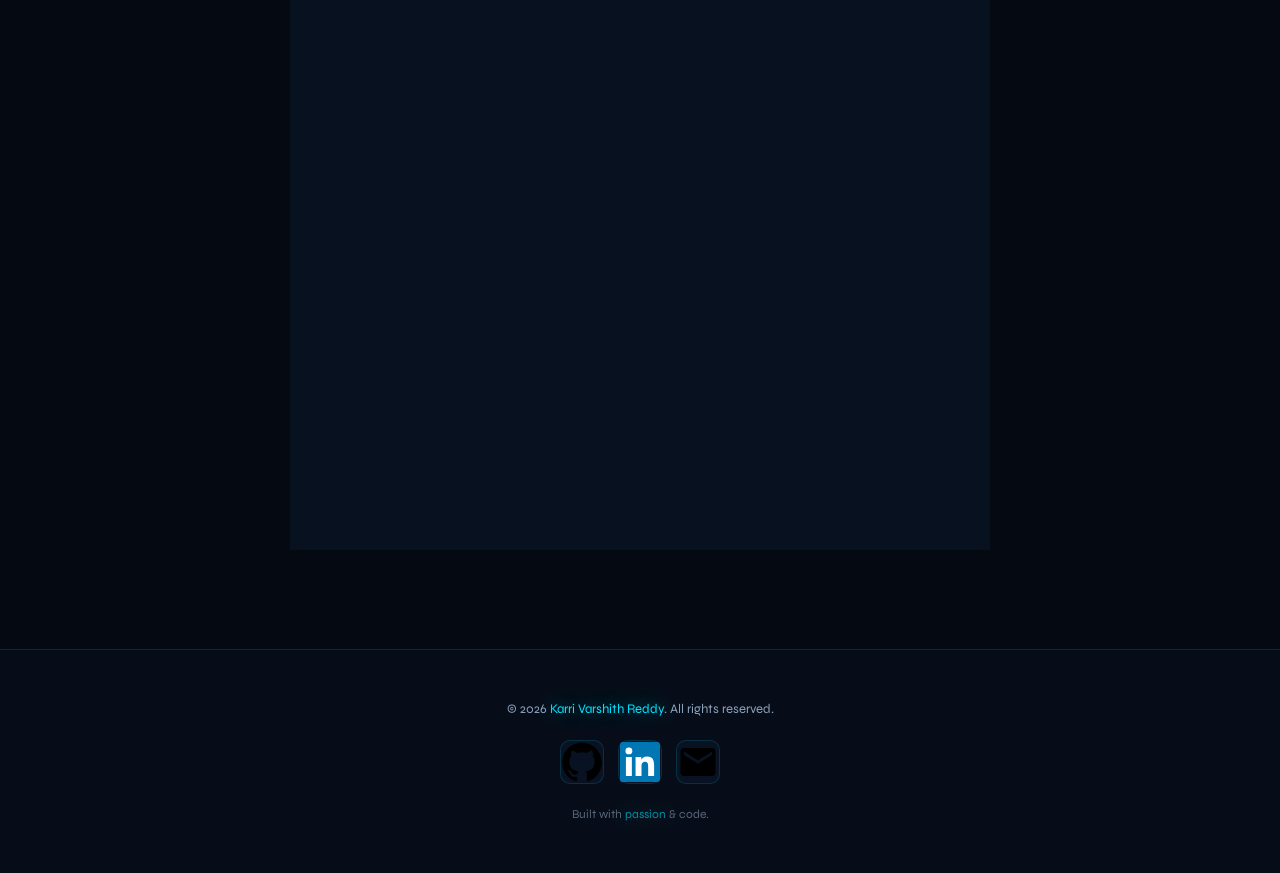
==== commit b3953d95: "fixing bugs" ====
--- a/index.html
+++ b/index.html
@@ -222,8 +222,8 @@
             <img src="image/clogo.svg" alt="C" class="skill-svg" />
           </div>
           <h3>C</h3>
-          <p>Systems &amp; Fundamentals</p>
-          <div class="skill-bar"><div class="skill-fill" data-width="70"></div></div>
+          <p>Programing language</p>  
+          <div class="skill-bar"><div class="skill-fill" data-width="100"></div></div>
         </div>
         <!-- Python -->
         <div class="skill-card reveal">
@@ -231,8 +231,8 @@
             <img src="image/pythonlogo.svg" alt="Python" class="skill-svg" />
           </div>
           <h3>Python</h3>
-          <p>Currently Learning</p>
-          <div class="skill-bar"><div class="skill-fill" data-width="55"></div></div>
+          <p>Programing language</p>
+          <div class="skill-bar"><div class="skill-fill" data-width="100"></div></div>
         </div>
         <!-- HTML -->
         <div class="skill-card reveal">
@@ -240,8 +240,8 @@
             <img src="image/htmllogo.svg" alt="HTML" class="skill-svg" />
           </div>
           <h3>HTML</h3>
-          <p>Markup &amp; Structure</p>
-          <div class="skill-bar"><div class="skill-fill" data-width="80"></div></div>
+          <p>Markup Language</p>
+          <div class="skill-bar"><div class="skill-fill" data-width="100"></div></div>
         </div>
         <!-- CSS -->
         <div class="skill-card reveal">
@@ -249,8 +249,8 @@
             <img src="image/csslogo.svg" alt="CSS" class="skill-svg" />
           </div>
           <h3>CSS</h3>
-          <p>Styling &amp; Layouts</p>
-          <div class="skill-bar"><div class="skill-fill" data-width="75"></div></div>
+          <p>Styling Language</p>
+          <div class="skill-bar"><div class="skill-fill" data-width="100"></div></div>
         </div>
         <!-- JavaScript -->
         <div class="skill-card reveal">
@@ -258,17 +258,17 @@
             <img src="image/javascriptlogo.svg" alt="JavaScript" class="skill-svg" />
           </div>
           <h3>JavaScript</h3>
-          <p>Web Interactivity</p>
-          <div class="skill-bar"><div class="skill-fill" data-width="65"></div></div>
+          <p>Scripting Language</p>
+          <div class="skill-bar"><div class="skill-fill" data-width="100"></div></div>
         </div>
         <!-- DSA -->
         <div class="skill-card reveal">
           <div class="skill-icon-wrap">
             <img src="image/dsalogo.svg" alt="DSA" class="skill-svg" />
           </div>
-          <h3>DSA Basics</h3>
-          <p>Algorithms &amp; Structures</p>
-          <div class="skill-bar"><div class="skill-fill" data-width="50"></div></div>
+          <h3>DSA</h3>
+          <p>Data Structures And Algorithms</p>
+          <div class="skill-bar"><div class="skill-fill" data-width="100"></div></div>
         </div>
         <!-- Git & GitHub -->
         <div class="skill-card reveal">
@@ -276,8 +276,8 @@
             <img src="image/gitlogo.svg" alt="Git" class="skill-svg" />
           </div>
           <h3>Git &amp; GitHub</h3>
-          <p>Version Control</p>
-          <div class="skill-bar"><div class="skill-fill" data-width="68"></div></div>
+          <p> </p>
+          <div class="skill-bar"><div class="skill-fill" data-width="100"></div></div>
         </div>
       </div>
     </div>
@@ -461,7 +461,7 @@
           </div>
           <div class="cert-card-body">
             <h4>Google AI Essentials</h4>
-            <p class="cert-card-date"><i class="fas fa-calendar-alt"></i> 2025</p>
+            <p class="cert-card-date"><i class="fas fa-calendar-alt"></i> 2026</p>
             <div class="cert-card-skills">
               <span>Generative AI</span>
               <span>Prompt Engineering</span>
@@ -504,7 +504,7 @@
               <i class="fas fa-university"></i> Coursera – Google
             </span>
             <span class="cert-modal-info-item">
-              <i class="fas fa-calendar-alt"></i> 2025
+              <i class="fas fa-calendar-alt"></i> 2026
             </span>
           </div>
         </div>
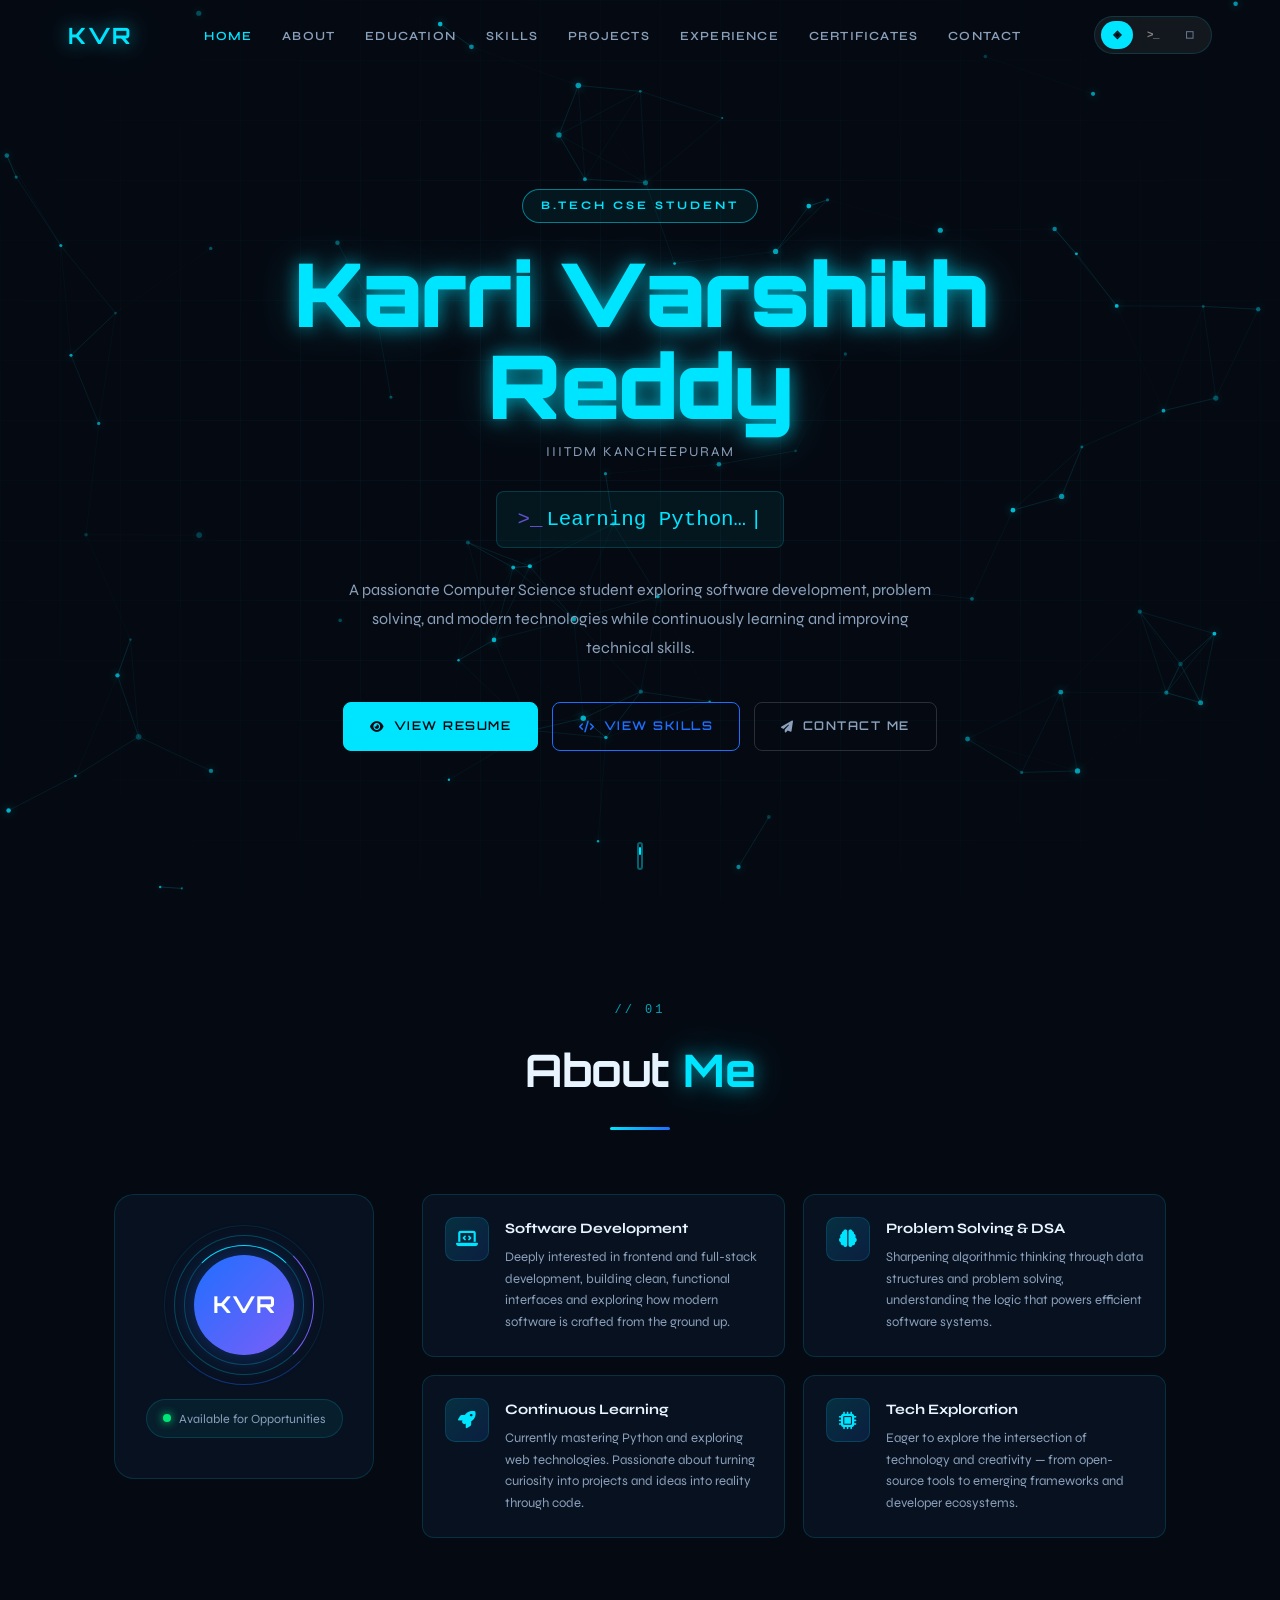
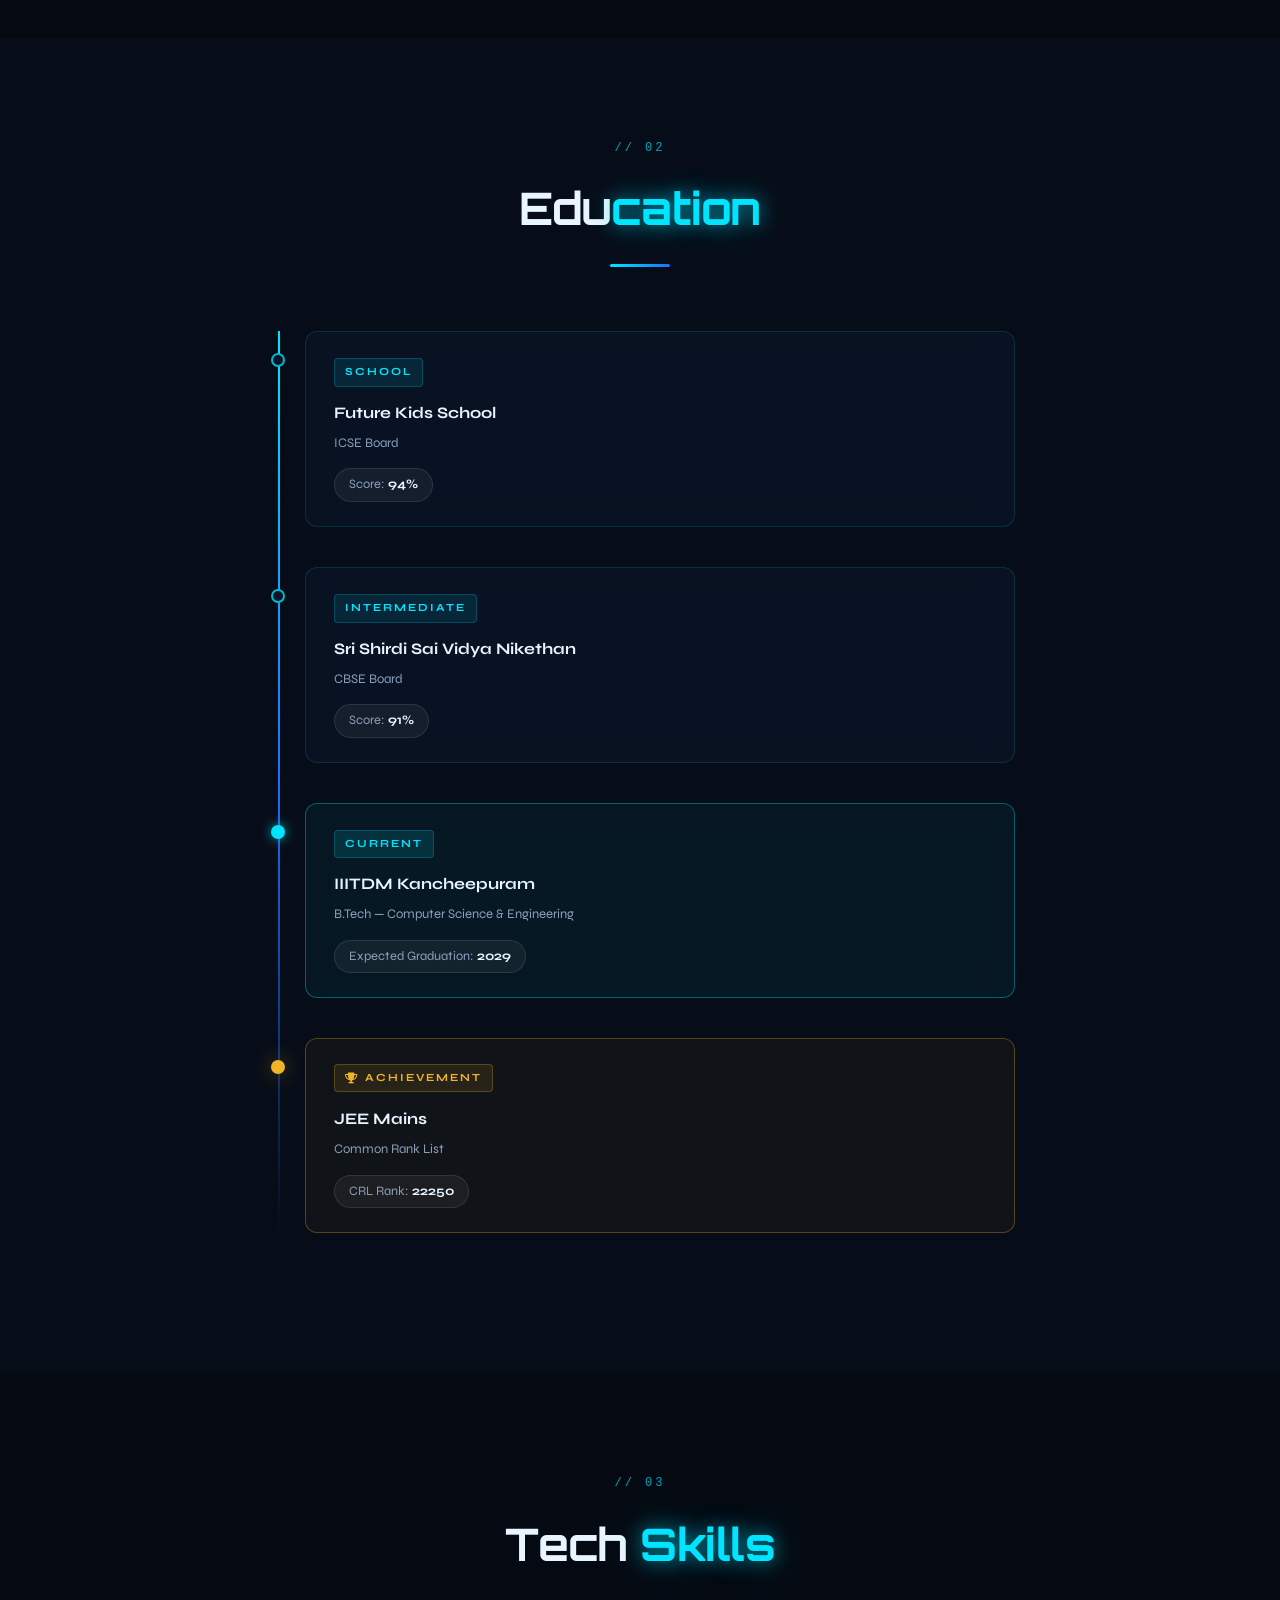
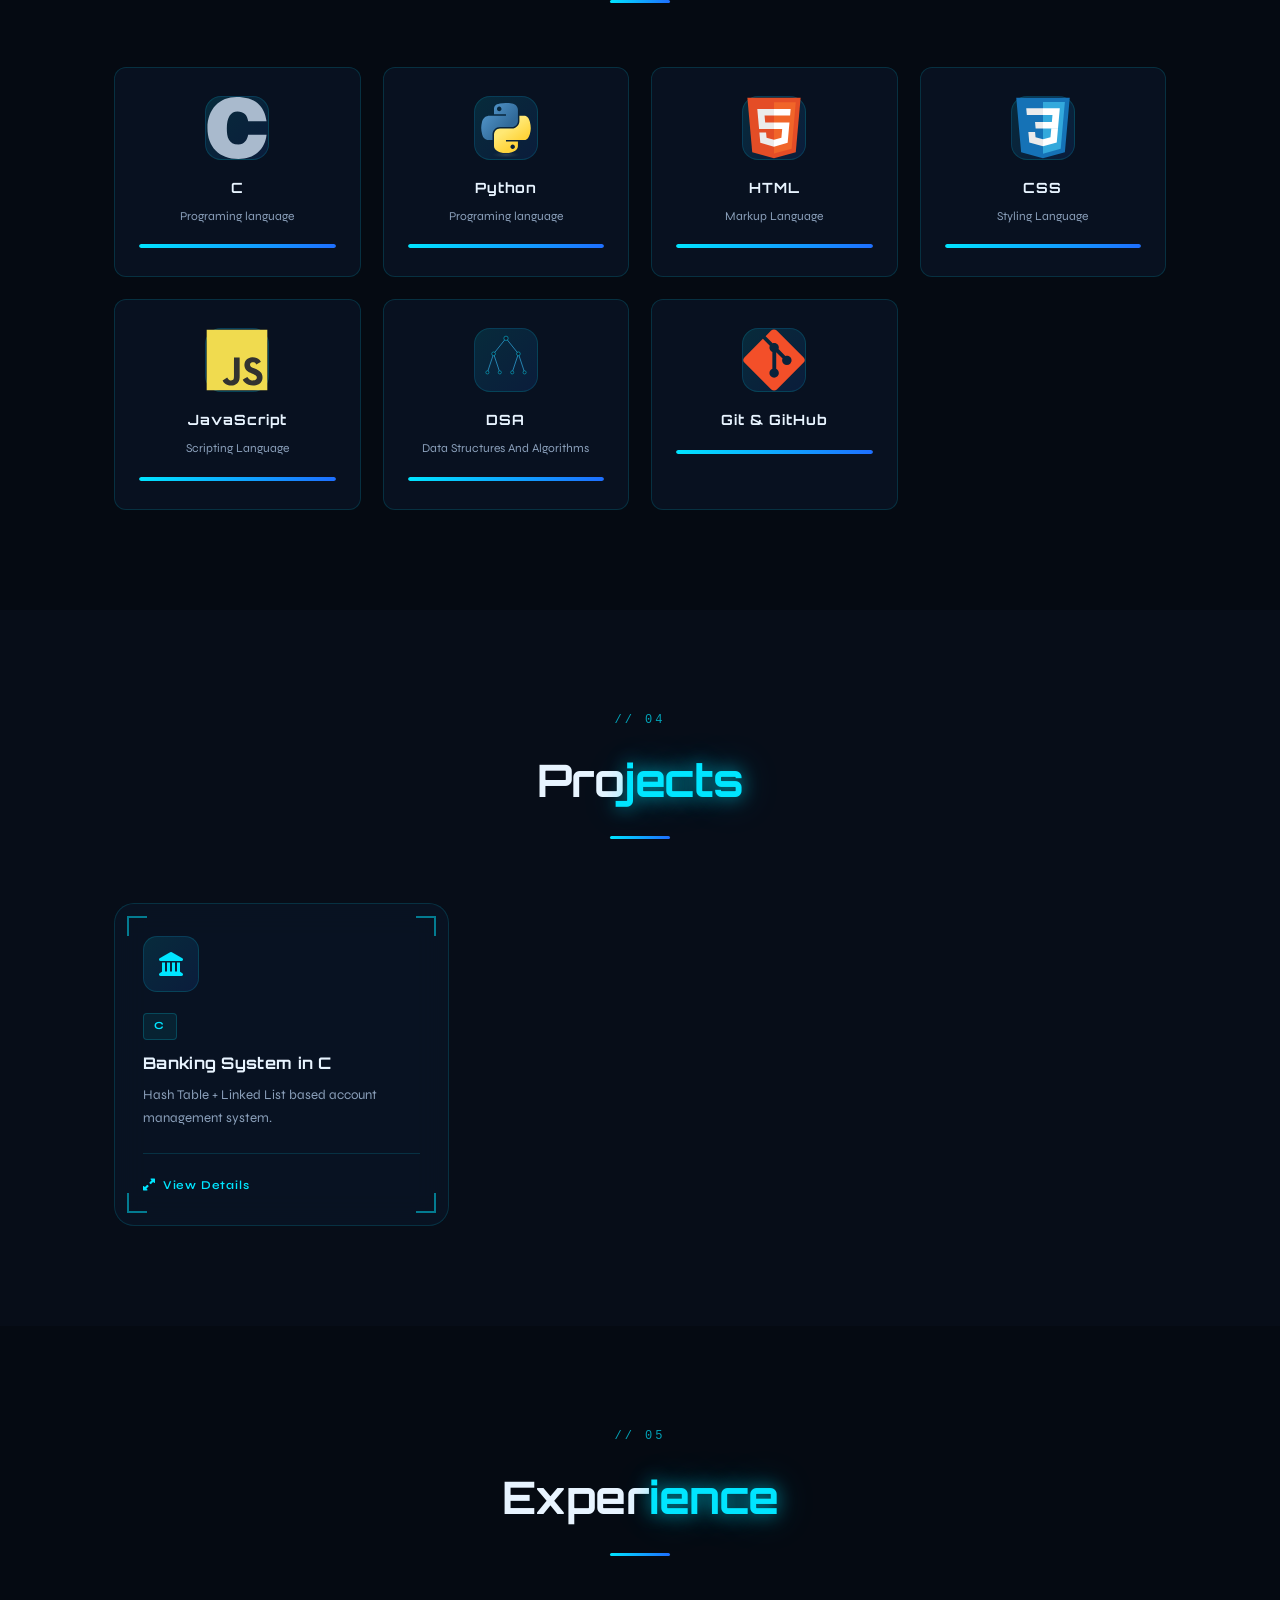
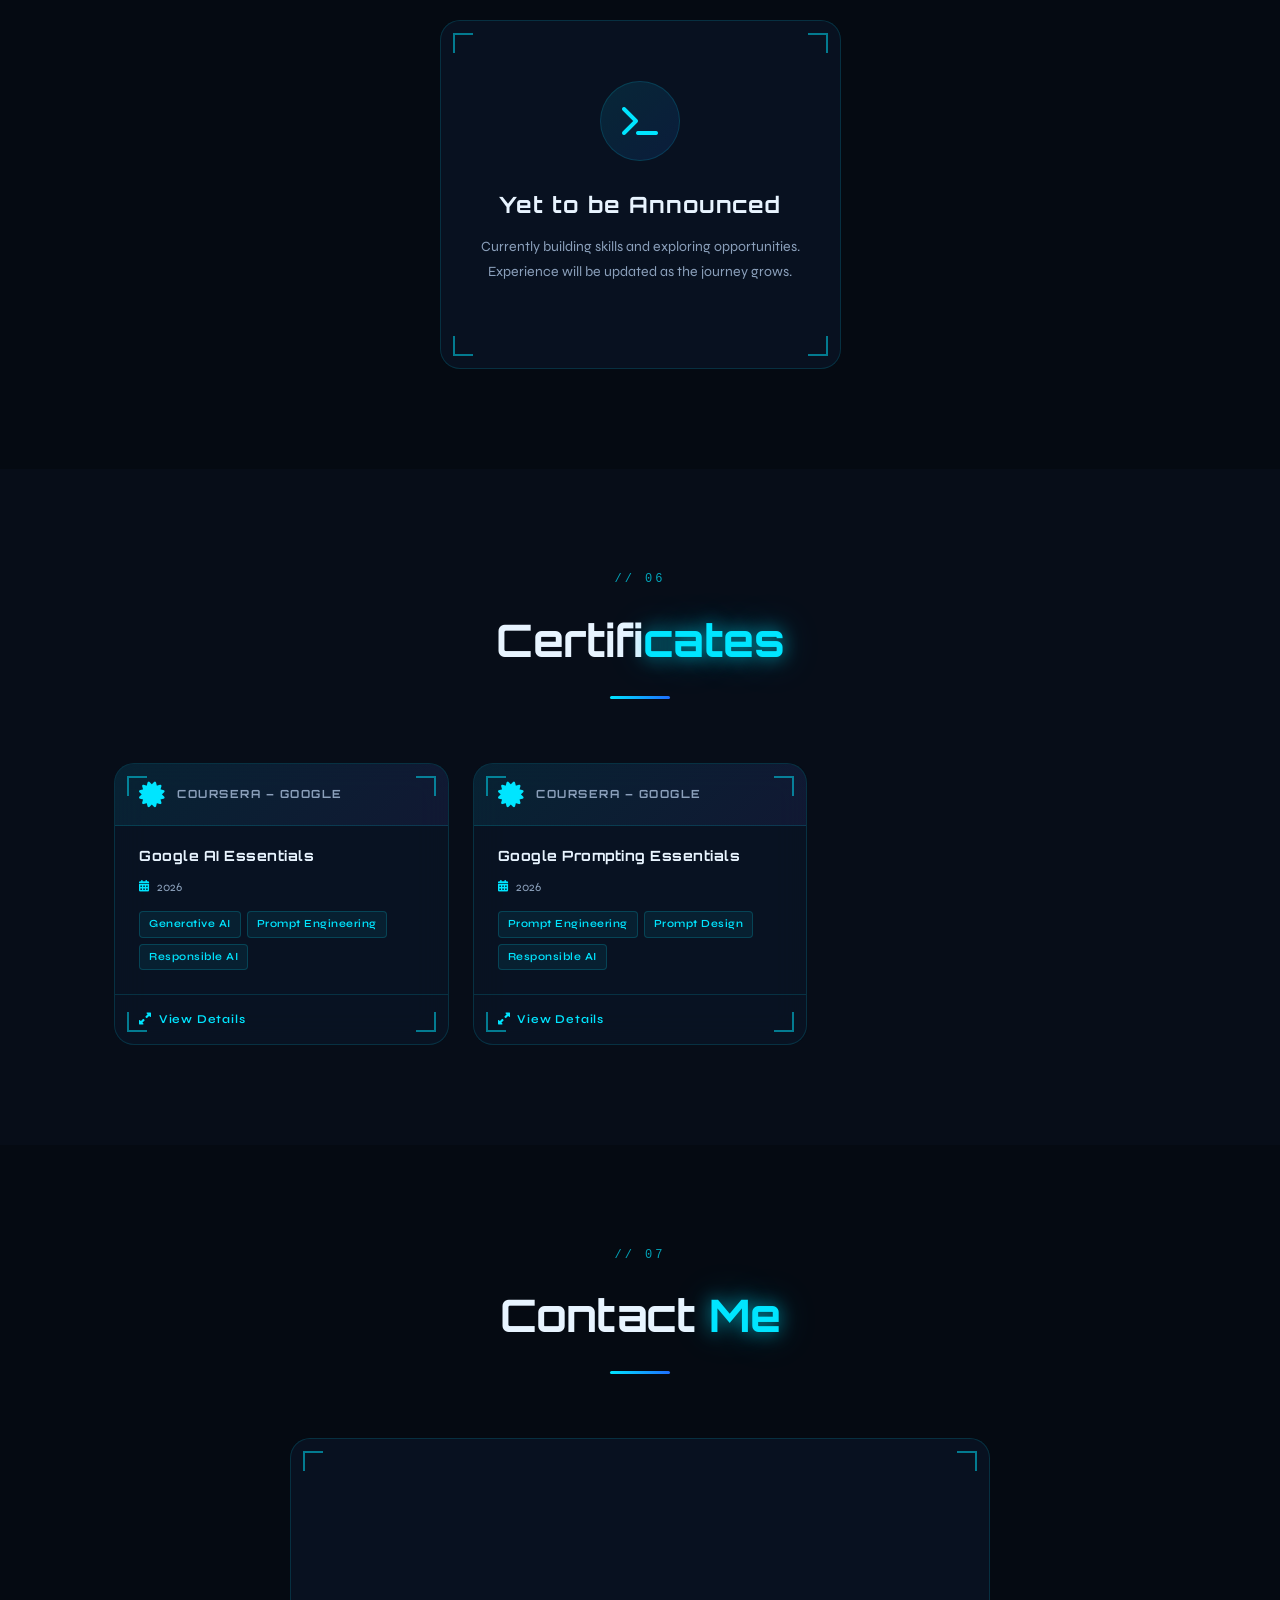
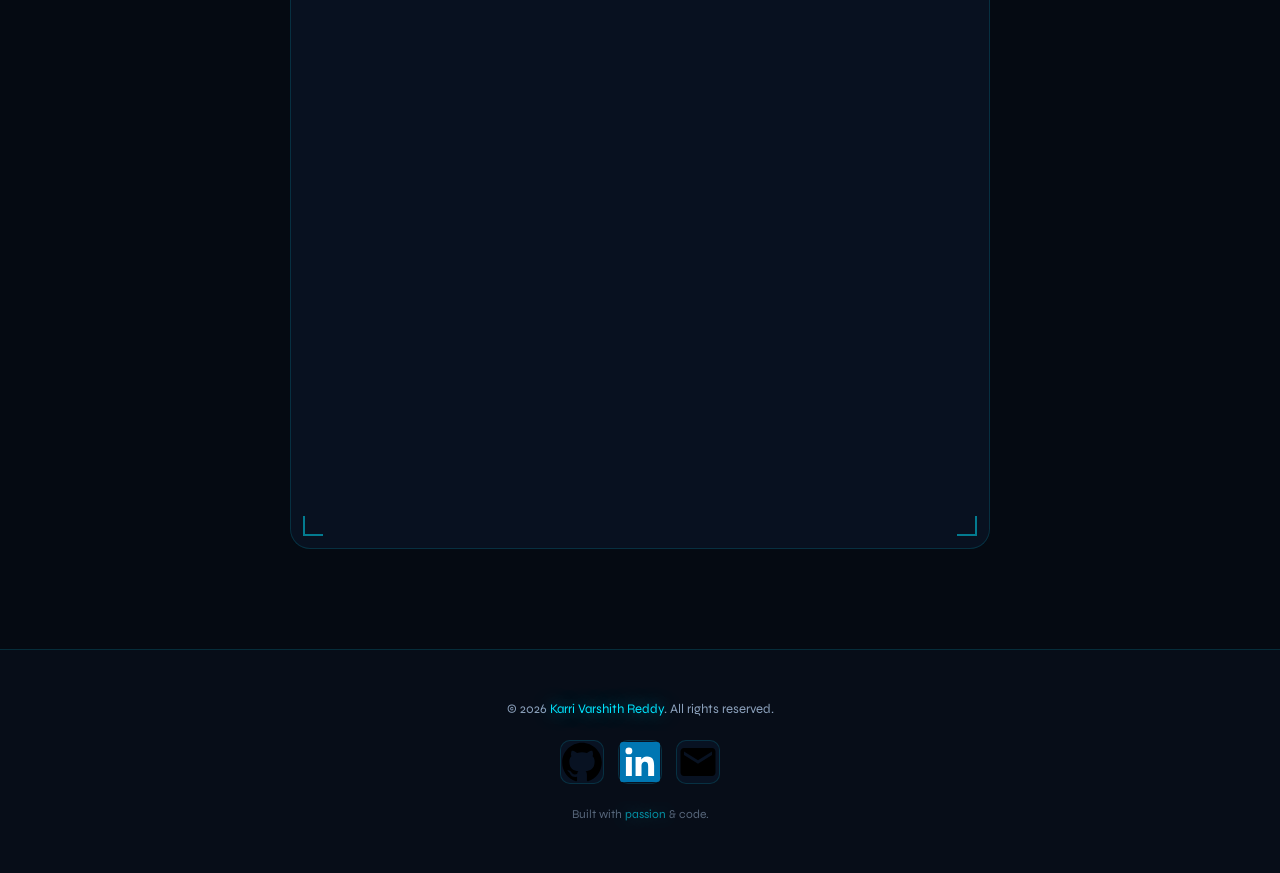
==== commit ed817be2: "updated themes and resume" ====
--- a/index.html
+++ b/index.html
@@ -5,8 +5,8 @@
   <meta name="viewport" content="width=device-width, initial-scale=1.0" />
   <title>Karri Varshith Reddy | Portfolio</title>
   <link rel="stylesheet" href="style.css" />
-  <!-- Google Fonts: Orbitron (display) + Syne (body) -->
-  <link href="https://fonts.googleapis.com/css2?family=Orbitron:wght@400;600;700;900&family=Syne:wght@400;500;600;700&display=swap" rel="stylesheet" />
+  <!-- Google Fonts: Orbitron (display) + Syne (body) + JetBrains Mono (console) + Inter (clean) -->
+  <link href="https://fonts.googleapis.com/css2?family=Orbitron:wght@400;600;700;900&family=Syne:wght@400;500;600;700&family=JetBrains+Mono:wght@400;500;600;700&family=Inter:wght@300;400;500;600;700;800&display=swap" rel="stylesheet" />
   <!-- Font Awesome for icons -->
   <link rel="stylesheet" href="https://cdnjs.cloudflare.com/ajax/libs/font-awesome/6.5.0/css/all.min.css" />
 </head>
@@ -28,6 +28,19 @@
         <li><a href="#certificates">Certificates</a></li>
         <li><a href="#contact">Contact</a></li>
       </ul>
+      <!-- Theme Switcher -->
+      <div class="theme-switcher" id="themeSwitcher" role="group" aria-label="Theme switcher">
+        <button class="theme-btn active" data-theme="default" title="Default — Neon Dark" aria-label="Default theme">
+          <span class="theme-icon">◈</span>
+        </button>
+        <button class="theme-btn" data-theme="console" title="Dev Console — Code Editor" aria-label="Dev Console theme">
+          <span class="theme-icon">&gt;_</span>
+        </button>
+        <button class="theme-btn" data-theme="clean" title="Clean Engineer — Light" aria-label="Clean Engineer theme">
+          <span class="theme-icon">◻</span>
+        </button>
+      </div>
+
       <button class="hamburger" id="hamburger" aria-label="Toggle menu">
         <span></span><span></span><span></span>
       </button>
@@ -477,6 +490,30 @@
           <div class="corner br"></div>
         </div>
 
+        <!-- CERTIFICATE CARD: Google Prompting Essentials -->
+        <div class="cert-modal-card reveal" data-cert="google-prompting">
+          <div class="cert-card-ribbon">
+            <i class="fas fa-certificate"></i>
+            <span class="cert-issuer-name">Coursera – Google</span>
+          </div>
+          <div class="cert-card-body">
+            <h4>Google Prompting Essentials</h4>
+            <p class="cert-card-date"><i class="fas fa-calendar-alt"></i> 2026</p>
+            <div class="cert-card-skills">
+              <span>Prompt Engineering</span>
+              <span>Prompt Design</span>
+              <span>Responsible AI</span>
+            </div>
+          </div>
+          <div class="cert-card-footer">
+            <span class="cert-click-hint"><i class="fas fa-expand-alt"></i> View Details</span>
+          </div>
+          <div class="corner tl"></div>
+          <div class="corner tr"></div>
+          <div class="corner bl"></div>
+          <div class="corner br"></div>
+        </div>
+
         <!-- Add more cert-modal-card divs below for future certificates -->
 
       </div>
@@ -552,6 +589,72 @@
     </div>
   </div>
 
+  <!-- CERTIFICATE MODAL: Google Prompting Essentials -->
+  <div id="certmodal-google-prompting" class="cert-modal" role="dialog" aria-modal="true" aria-label="Google Prompting Essentials — Certificate Details">
+    <div class="cert-modal-overlay"></div>
+    <div class="cert-modal-box">
+
+      <button class="cert-modal-close" aria-label="Close modal"><i class="fas fa-times"></i></button>
+
+      <div class="cert-modal-header">
+        <div class="cert-modal-icon"><i class="fas fa-magic"></i></div>
+        <div>
+          <h2>Google Prompting Essentials</h2>
+          <div class="cert-modal-info-row">
+            <span class="cert-modal-info-item">
+              <i class="fas fa-university"></i> Coursera – Google
+            </span>
+            <span class="cert-modal-info-item">
+              <i class="fas fa-calendar-alt"></i> 2026
+            </span>
+          </div>
+        </div>
+      </div>
+
+      <div class="cert-modal-section">
+        <h4><i class="fas fa-code"></i> Skills Covered</h4>
+        <div class="cert-modal-skills-wrap">
+          <span>AI Agent Design</span>
+          <span>Multimodal Prompting</span>
+          <span>Prompt Chaining</span>
+          <span>Prompt Design</span>
+          <span>Prompt Evaluation &amp; Iteration</span>
+          <span>Responsible AI</span>
+        </div>
+      </div>
+
+      <div class="cert-modal-section">
+        <h4><i class="fas fa-file-alt"></i> About this Certificate</h4>
+        <p>
+          Completed the Google Prompting Essentials Specialization offered by Google through Coursera.
+          Gained practical understanding of prompt engineering techniques, designing effective prompts for
+          different tasks, using AI for productivity, data analysis, presentations, and leveraging AI as
+          a creative and expert partner for real-world applications.
+        </p>
+      </div>
+
+      <div class="cert-modal-actions">
+        <a href="https://coursera.org/share/0048147721c98651579770d5616f7af8"
+           target="_blank" rel="noopener noreferrer"
+           class="btn btn-primary">
+          <i class="fas fa-external-link-alt"></i> View Certificate
+        </a>
+        <button class="btn btn-badge" id="certBadgeToggle-google-prompting" onclick="toggleCredlyBadge('google-prompting')">
+          <i class="fas fa-shield-alt"></i> View Badge
+        </button>
+      </div>
+
+      <!-- Credly badge embed (hidden until toggled) -->
+      <div id="cert-badge-google-prompting" class="cert-badge-embed" style="display:none; margin-top:24px; text-align:center;">
+        <div data-iframe-width="150" data-iframe-height="270"
+             data-share-badge-id="fd3281ad-4f7c-4850-a791-595c473151ee"
+             data-share-badge-host="https://www.credly.com"></div>
+        <script type="text/javascript" async src="//cdn.credly.com/assets/utilities/embed.js"></script>
+      </div>
+
+    </div>
+  </div>
+
   <!-- ============================================================
        CONTACT SECTION — Google Form embed
   ============================================================ -->
--- a/style.css
+++ b/style.css
@@ -1983,3 +1983,1212 @@
   .skills-grid { grid-template-columns: repeat(2, 1fr); gap: 14px; }
   .certs-grid { grid-template-columns: 1fr; }
 }
+
+/* ============================================================
+   THEME SWITCHER UI
+   ============================================================ */
+.theme-switcher {
+  display: flex;
+  align-items: center;
+  gap: 4px;
+  background: rgba(255,255,255,0.06);
+  border: 1px solid var(--border);
+  border-radius: 50px;
+  padding: 4px 6px;
+  transition: var(--transition);
+}
+
+.theme-btn {
+  display: flex;
+  align-items: center;
+  justify-content: center;
+  width: 32px;
+  height: 28px;
+  border: none;
+  background: transparent;
+  border-radius: 50px;
+  cursor: pointer;
+  transition: all 0.25s ease;
+  padding: 0;
+}
+
+.theme-icon {
+  font-family: 'Courier New', monospace;
+  font-size: 0.68rem;
+  font-weight: 700;
+  color: var(--text-secondary);
+  letter-spacing: -0.5px;
+  line-height: 1;
+  transition: color 0.25s ease;
+  user-select: none;
+}
+
+.theme-btn:hover .theme-icon {
+  color: var(--text-primary);
+}
+
+.theme-btn.active {
+  background: var(--cyan);
+}
+
+.theme-btn.active .theme-icon {
+  color: var(--bg-dark);
+}
+
+/* Theme transition — smooth fade on theme change */
+body.theme-transitioning * {
+  transition: background-color 0.35s ease, color 0.35s ease,
+              border-color 0.35s ease, box-shadow 0.35s ease !important;
+}
+
+/* ============================================================
+   THEME 2: DEV CONSOLE
+   ============================================================ */
+[data-theme="console"] {
+  /* Core backgrounds — VS Code Dark+ */
+  --bg-dark:       #1e1e1e;
+  --bg-alt:        #252526;
+  --surface:       rgba(37, 37, 38, 0.92);
+  --surface-solid: #2d2d30;
+
+  /* Syntax highlight palette */
+  --syn-green:     #4ec9b0;   /* teal — functions/commands */
+  --syn-keyword:   #c586c0;   /* pink — keywords */
+  --syn-string:    #ce9178;   /* orange-tan — strings */
+  --syn-fn:        #dcdcaa;   /* yellow — function names */
+  --syn-var:       #9cdcfe;   /* light blue — variables */
+  --syn-number:    #b5cea8;   /* sage green — numbers */
+  --syn-comment:   #6a9955;   /* green — comments */
+  --syn-type:      #4ec9b0;   /* type names */
+
+  /* Remap semantic vars to editor palette */
+  --cyan:          #4ec9b0;
+  --cyan-dim:      #3ba892;
+  --blue:          #569cd6;
+  --purple:        #c586c0;
+  --gold:          #dcdcaa;
+  --text-primary:  #d4d4d4;
+  --text-secondary:#858585;
+  --border:        rgba(78, 201, 176, 0.18);
+  --border-hover:  rgba(78, 201, 176, 0.55);
+  --glow-cyan:     0 0 12px rgba(78,201,176,0.2), 0 0 40px rgba(78,201,176,0.07);
+  --glow-blue:     0 0 12px rgba(86,156,214,0.25);
+  --glow-gold:     0 0 12px rgba(220,220,170,0.3);
+
+  /* Fonts */
+  --font-display:  'JetBrains Mono', 'Courier New', monospace;
+  --font-body:     'JetBrains Mono', 'Courier New', monospace;
+  --radius:        6px;
+  --radius-lg:     8px;
+}
+
+/* Editor window chrome on sections */
+[data-theme="console"] .section-alt {
+  background: #252526;
+}
+
+[data-theme="console"] body {
+  background: #1e1e1e;
+  color: #d4d4d4;
+}
+
+/* ── Console: Navbar as editor title bar ── */
+[data-theme="console"] #navbar.scrolled {
+  background: rgba(30,30,30,0.97);
+  border-bottom: 1px solid rgba(78,201,176,0.2);
+}
+
+[data-theme="console"] .nav-logo {
+  font-family: 'JetBrains Mono', monospace;
+  font-size: 0.85rem;
+  font-weight: 700;
+  letter-spacing: 1px;
+}
+
+[data-theme="console"] .nav-logo .glow-text::before {
+  content: '// ';
+  color: #6a9955;
+  font-weight: 400;
+}
+
+[data-theme="console"] .nav-links a {
+  font-family: 'JetBrains Mono', monospace;
+  font-size: 0.72rem;
+  letter-spacing: 0.5px;
+  text-transform: none;
+}
+
+[data-theme="console"] .nav-links a::before {
+  content: '.';
+  color: #dcdcaa;
+  margin-right: 1px;
+}
+
+[data-theme="console"] .hamburger span {
+  background: #4ec9b0;
+}
+
+/* ── Console: Hero — terminal window ── */
+[data-theme="console"] .hero-badge {
+  font-family: 'JetBrains Mono', monospace;
+  background: rgba(78,201,176,0.08);
+  border-color: rgba(78,201,176,0.3);
+  color: #6a9955;
+  font-size: 0.7rem;
+  letter-spacing: 1px;
+}
+
+[data-theme="console"] .hero-badge::before {
+  content: '/* ';
+  color: #6a9955;
+}
+[data-theme="console"] .hero-badge::after {
+  content: ' */';
+  color: #6a9955;
+}
+
+[data-theme="console"] .hero-name {
+  font-family: 'JetBrains Mono', monospace;
+  font-size: clamp(1.9rem, 5.5vw, 3.8rem);
+  letter-spacing: -0.5px;
+  font-weight: 700;
+}
+
+[data-theme="console"] .glow-text {
+  color: #9cdcfe;
+  text-shadow: 0 0 12px rgba(156,220,254,0.35);
+}
+
+[data-theme="console"] .hero-university {
+  color: #6a9955;
+  font-family: 'JetBrains Mono', monospace;
+  font-size: 0.78rem;
+}
+
+[data-theme="console"] .hero-university::before {
+  content: '// university: ';
+  color: #569cd6;
+}
+
+[data-theme="console"] .typing-wrapper {
+  background: rgba(0,0,0,0.4);
+  border: 1px solid rgba(78,201,176,0.2);
+  border-radius: 4px;
+  font-family: 'JetBrains Mono', monospace;
+  font-size: clamp(0.82rem, 2.5vw, 1.05rem);
+}
+
+[data-theme="console"] .typing-prefix {
+  color: #4ec9b0;
+  opacity: 1;
+}
+
+[data-theme="console"] .hero-desc {
+  font-family: 'JetBrains Mono', monospace;
+  font-size: 0.83rem;
+  line-height: 1.9;
+  color: #858585;
+}
+
+[data-theme="console"] .hero-desc::before {
+  display: block;
+  content: '/**';
+  color: #6a9955;
+  margin-bottom: 2px;
+}
+[data-theme="console"] .hero-desc::after {
+  display: block;
+  content: ' */';
+  color: #6a9955;
+  margin-top: 2px;
+}
+
+/* ── Console: section headers as file tabs ── */
+[data-theme="console"] .section-tag {
+  font-family: 'JetBrains Mono', monospace;
+  color: #6a9955;
+  font-size: 0.72rem;
+  letter-spacing: 1px;
+}
+
+[data-theme="console"] .section-title {
+  font-family: 'JetBrains Mono', monospace;
+  font-size: clamp(1.4rem, 4vw, 2rem);
+  font-weight: 700;
+  letter-spacing: -0.3px;
+}
+
+[data-theme="console"] .section-title::before {
+  content: 'function ';
+  color: #569cd6;
+  font-weight: 400;
+  font-size: 0.85em;
+}
+[data-theme="console"] .section-title::after {
+  content: '()';
+  color: #dcdcaa;
+  font-size: 0.85em;
+}
+
+[data-theme="console"] .section-line {
+  background: linear-gradient(90deg, #4ec9b0, #569cd6);
+}
+
+/* ── Console: cards as code blocks ── */
+[data-theme="console"] .info-card,
+[data-theme="console"] .timeline-card,
+[data-theme="console"] .skill-card,
+[data-theme="console"] .proj-card,
+[data-theme="console"] .exp-modal-card,
+[data-theme="console"] .cert-modal-card,
+[data-theme="console"] .exp-placeholder,
+[data-theme="console"] .cert-placeholder,
+[data-theme="console"] .gform-card {
+  background: #252526;
+  border: 1px solid rgba(78,201,176,0.15);
+  border-radius: 6px;
+  border-left: 3px solid #569cd6;
+}
+
+[data-theme="console"] .info-card:hover,
+[data-theme="console"] .timeline-card:hover,
+[data-theme="console"] .skill-card:hover,
+[data-theme="console"] .proj-card:hover,
+[data-theme="console"] .exp-modal-card:hover,
+[data-theme="console"] .cert-modal-card:hover {
+  border-left-color: #4ec9b0;
+  box-shadow: -4px 0 12px rgba(78,201,176,0.15), 0 4px 20px rgba(0,0,0,0.3);
+  transform: translateX(3px) translateY(-2px);
+}
+
+[data-theme="console"] .proj-modal-box,
+[data-theme="console"] .cert-modal-box,
+[data-theme="console"] .exp-modal-box {
+  background: #1e1e1e;
+  border-color: rgba(78,201,176,0.4);
+  border-left: 4px solid #4ec9b0;
+  border-radius: 6px;
+}
+
+/* ── Console: line number decoration on cards ── */
+[data-theme="console"] .info-card h3,
+[data-theme="console"] .timeline-card h3,
+[data-theme="console"] .proj-title,
+[data-theme="console"] .exp-card-title,
+[data-theme="console"] .cert-modal-box h2 {
+  color: #dcdcaa;
+  font-family: 'JetBrains Mono', monospace;
+}
+
+[data-theme="console"] .info-card p,
+[data-theme="console"] .timeline-sub,
+[data-theme="console"] .proj-short,
+[data-theme="console"] .exp-card-short {
+  color: #858585;
+  font-size: 0.78rem;
+}
+
+/* ── Console: badges as type annotations ── */
+[data-theme="console"] .timeline-badge,
+[data-theme="console"] .proj-lang-badge,
+[data-theme="console"] .exp-type-badge {
+  background: rgba(197,134,192,0.1);
+  border-color: rgba(197,134,192,0.25);
+  color: #c586c0;
+  font-family: 'JetBrains Mono', monospace;
+  border-radius: 3px;
+}
+
+[data-theme="console"] .timeline-badge::before {
+  content: '@';
+  opacity: 0.7;
+}
+
+/* ── Console: skills as imports ── */
+[data-theme="console"] .skill-card h3 {
+  color: #dcdcaa;
+  font-family: 'JetBrains Mono', monospace;
+  font-size: 0.82rem;
+  font-weight: 600;
+}
+[data-theme="console"] .skill-card p {
+  color: #6a9955;
+  font-size: 0.72rem;
+}
+[data-theme="console"] .skill-card p::before { content: '// '; }
+
+[data-theme="console"] .skill-fill {
+  background: linear-gradient(90deg, #4ec9b0, #569cd6);
+  box-shadow: 0 0 6px rgba(78,201,176,0.4);
+}
+[data-theme="console"] .skill-bar {
+  background: rgba(255,255,255,0.05);
+}
+
+/* ── Console: skill icon wrap ── */
+[data-theme="console"] .skill-icon-wrap,
+[data-theme="console"] .proj-icon-wrap,
+[data-theme="console"] .info-icon,
+[data-theme="console"] .exp-card-icon,
+[data-theme="console"] .cert-modal-icon {
+  background: rgba(86,156,214,0.1);
+  border-color: rgba(86,156,214,0.25);
+}
+
+/* ── Console: cert/proj skill tags ── */
+[data-theme="console"] .cert-card-skills span,
+[data-theme="console"] .cert-modal-skills-wrap span,
+[data-theme="console"] .exp-skill-tags span,
+[data-theme="console"] .exp-tags span {
+  background: rgba(197,134,192,0.1);
+  border-color: rgba(197,134,192,0.25);
+  color: #c586c0;
+  border-radius: 3px;
+  font-family: 'JetBrains Mono', monospace;
+  font-size: 0.7rem;
+}
+
+/* ── Console: click hints ── */
+[data-theme="console"] .proj-click-hint,
+[data-theme="console"] .exp-click-hint,
+[data-theme="console"] .cert-click-hint {
+  color: #6a9955;
+  font-family: 'JetBrains Mono', monospace;
+  font-size: 0.72rem;
+}
+[data-theme="console"] .proj-click-hint::before,
+[data-theme="console"] .exp-click-hint::before,
+[data-theme="console"] .cert-click-hint::before {
+  content: '// ';
+}
+
+/* ── Console: score pills ── */
+[data-theme="console"] .score-pill {
+  background: rgba(206,145,120,0.1);
+  border-color: rgba(206,145,120,0.25);
+  color: #ce9178;
+  font-family: 'JetBrains Mono', monospace;
+  font-size: 0.75rem;
+  border-radius: 3px;
+}
+[data-theme="console"] .score-pill strong { color: #b5cea8; }
+
+/* ── Console: timeline ── */
+[data-theme="console"] .timeline::before {
+  background: linear-gradient(180deg, #4ec9b0, #569cd6, transparent);
+}
+[data-theme="console"] .timeline-dot {
+  border-color: #4ec9b0;
+  background: #1e1e1e;
+}
+[data-theme="console"] .timeline-dot-active {
+  background: #4ec9b0;
+}
+[data-theme="console"] .timeline-dot-gold {
+  border-color: #dcdcaa;
+  background: #dcdcaa;
+  box-shadow: 0 0 8px rgba(220,220,170,0.4);
+}
+[data-theme="console"] .timeline-card-active {
+  background: rgba(78,201,176,0.05);
+  border-left-color: #4ec9b0 !important;
+}
+[data-theme="console"] .timeline-card-gold {
+  background: rgba(220,220,170,0.04);
+  border-left-color: #dcdcaa !important;
+}
+[data-theme="console"] .badge-gold {
+  color: #dcdcaa;
+  background: rgba(220,220,170,0.1);
+  border-color: rgba(220,220,170,0.25);
+}
+
+/* ── Console: buttons ── */
+[data-theme="console"] .btn {
+  font-family: 'JetBrains Mono', monospace;
+  font-size: 0.72rem;
+  letter-spacing: 0.5px;
+  text-transform: none;
+  border-radius: 4px;
+}
+[data-theme="console"] .btn-primary {
+  background: #4ec9b0;
+  color: #1e1e1e;
+  border-color: #4ec9b0;
+}
+[data-theme="console"] .btn-primary:hover {
+  background: transparent;
+  color: #4ec9b0;
+  box-shadow: 0 0 12px rgba(78,201,176,0.3);
+}
+[data-theme="console"] .btn-secondary {
+  color: #569cd6;
+  border-color: #569cd6;
+}
+[data-theme="console"] .btn-secondary:hover {
+  background: #569cd6;
+  color: #1e1e1e;
+}
+[data-theme="console"] .btn-ghost {
+  color: #858585;
+  border-color: rgba(255,255,255,0.1);
+}
+[data-theme="console"] .btn-ghost:hover {
+  color: #4ec9b0;
+  border-color: #4ec9b0;
+}
+[data-theme="console"] .btn-badge {
+  color: #c586c0;
+  border-color: #c586c0;
+}
+[data-theme="console"] .btn-badge:hover {
+  background: #c586c0;
+  color: #1e1e1e;
+}
+
+/* ── Console: avatar ── */
+[data-theme="console"] .about-avatar-card {
+  background: #252526;
+  border: 1px solid rgba(78,201,176,0.15);
+  border-top: 3px solid #4ec9b0;
+}
+[data-theme="console"] .avatar-inner {
+  background: linear-gradient(135deg, #252526, #2d2d30);
+  border: 2px solid #4ec9b0;
+  box-shadow: 0 0 20px rgba(78,201,176,0.2);
+}
+[data-theme="console"] .avatar-initials { color: #4ec9b0; }
+[data-theme="console"] .ring {
+  border-color: rgba(78,201,176,0.15);
+}
+[data-theme="console"] .ring-1 { border-top-color: #4ec9b0; }
+[data-theme="console"] .ring-2 { border-right-color: #c586c0; }
+[data-theme="console"] .ring-3 { border-bottom-color: #569cd6; }
+[data-theme="console"] .status-badge {
+  background: rgba(78,201,176,0.07);
+  border-color: rgba(78,201,176,0.2);
+  color: #6a9955;
+  font-family: 'JetBrains Mono', monospace;
+  font-size: 0.72rem;
+}
+
+/* ── Console: modal sections ── */
+[data-theme="console"] .cert-modal-section h4,
+[data-theme="console"] .exp-modal-skills h4,
+[data-theme="console"] .proj-modal-col h4 {
+  color: #569cd6;
+  font-family: 'JetBrains Mono', monospace;
+  font-size: 0.68rem;
+}
+
+/* ── Console: corner brackets ── */
+[data-theme="console"] .corner {
+  border-color: #4ec9b0;
+  opacity: 0.4;
+}
+
+/* ── Console: scrollbar ── */
+[data-theme="console"] ::-webkit-scrollbar-track { background: #1e1e1e; }
+[data-theme="console"] ::-webkit-scrollbar-thumb { background: #4ec9b0; }
+
+/* ── Console: section header line ── */
+[data-theme="console"] .section-header::after {
+  content: ' { }';
+  color: #dcdcaa;
+  font-family: 'JetBrains Mono', monospace;
+  font-size: 0.75rem;
+  opacity: 0.4;
+  display: block;
+  margin-top: 4px;
+}
+
+/* ── Console: footer ── */
+[data-theme="console"] #footer {
+  background: #252526;
+  border-top-color: rgba(78,201,176,0.15);
+}
+[data-theme="console"] .footer-tagline::before {
+  content: '// ';
+  color: #6a9955;
+}
+
+/* ── Console: theme switcher in console theme ── */
+[data-theme="console"] .theme-switcher {
+  background: rgba(78,201,176,0.06);
+  border-color: rgba(78,201,176,0.2);
+}
+[data-theme="console"] .theme-btn.active {
+  background: #4ec9b0;
+}
+[data-theme="console"] .theme-btn.active .theme-icon {
+  color: #1e1e1e;
+}
+
+/* ── Console: hero grid ── */
+[data-theme="console"] .hero-grid {
+  background-image:
+    linear-gradient(rgba(78,201,176,0.04) 1px, transparent 1px),
+    linear-gradient(90deg, rgba(78,201,176,0.04) 1px, transparent 1px);
+}
+
+/* ── Console: cert ribbon ── */
+[data-theme="console"] .cert-card-ribbon {
+  background: rgba(86,156,214,0.12);
+  border-bottom-color: rgba(86,156,214,0.2);
+}
+[data-theme="console"] .cert-issuer-name { color: #569cd6; }
+[data-theme="console"] .cert-card-date { color: #6a9955; }
+
+/* ── Console: proj footer border ── */
+[data-theme="console"] .proj-footer,
+[data-theme="console"] .exp-card-footer,
+[data-theme="console"] .cert-card-footer {
+  border-top-color: rgba(78,201,176,0.12);
+}
+
+/* ── Console: modal header ── */
+[data-theme="console"] .cert-modal-header,
+[data-theme="console"] .proj-modal-desc {
+  border-color: rgba(78,201,176,0.15);
+}
+[data-theme="console"] .cert-modal-actions,
+[data-theme="console"] .proj-modal-actions {
+  border-top-color: rgba(78,201,176,0.15);
+}
+[data-theme="console"] .cert-modal-header h2,
+[data-theme="console"] .proj-modal-header h2,
+[data-theme="console"] .exp-modal-header h2 {
+  color: #dcdcaa;
+}
+[data-theme="console"] .cert-modal-info-item,
+[data-theme="console"] .exp-modal-meta-item {
+  color: #858585;
+}
+[data-theme="console"] .cert-modal-info-item i,
+[data-theme="console"] .exp-modal-meta-item i,
+[data-theme="console"] .proj-modal-col ul li::before {
+  color: #4ec9b0;
+}
+[data-theme="console"] .proj-modal-col {
+  background: rgba(78,201,176,0.03);
+  border-color: rgba(78,201,176,0.12);
+}
+[data-theme="console"] .proj-modal-col ul li { color: #858585; }
+
+[data-theme="console"] .cert-modal-section p,
+[data-theme="console"] .proj-modal-desc,
+[data-theme="console"] .exp-modal-desc {
+  color: #858585;
+}
+
+/* ── Console: social buttons ── */
+[data-theme="console"] .social-btn {
+  background: #252526;
+  border-color: rgba(78,201,176,0.15);
+}
+[data-theme="console"] .social-btn:hover {
+  border-color: #4ec9b0;
+  box-shadow: 0 0 10px rgba(78,201,176,0.2);
+}
+
+/* ── Console: exp placeholder ── */
+[data-theme="console"] .exp-placeholder-icon,
+[data-theme="console"] .cert-placeholder-icon {
+  background: rgba(86,156,214,0.1);
+  border-color: rgba(86,156,214,0.2);
+  color: #569cd6;
+}
+[data-theme="console"] .exp-placeholder h3,
+[data-theme="console"] .cert-placeholder h3 {
+  color: #dcdcaa;
+}
+[data-theme="console"] .exp-placeholder p,
+[data-theme="console"] .cert-placeholder p { color: #858585; }
+
+/* ── Console: placeholder dots ── */
+[data-theme="console"] .placeholder-dots span {
+  background: #4ec9b0;
+}
+
+/* ── Console: mobile nav ── */
+@media (max-width: 768px) {
+  [data-theme="console"] .nav-links {
+    background: rgba(30,30,30,0.99);
+    border-left-color: rgba(78,201,176,0.2);
+  }
+}
+
+/* ── Console: modal overlays ── */
+[data-theme="console"] .proj-modal-overlay,
+[data-theme="console"] .cert-modal-overlay,
+[data-theme="console"] .exp-modal-overlay {
+  background: rgba(10,10,10,0.9);
+}
+
+/* ── Console: gform ── */
+[data-theme="console"] .gform-card:hover {
+  border-color: rgba(78,201,176,0.4);
+  box-shadow: -4px 0 12px rgba(78,201,176,0.12);
+}
+
+/* ============================================================
+   THEME 3: CLEAN ENGINEER (Light)
+   ============================================================ */
+[data-theme="clean"] {
+  --bg-dark:       #f8f9fc;
+  --bg-alt:        #f0f2f8;
+  --surface:       rgba(255,255,255,0.85);
+  --surface-solid: #ffffff;
+
+  --cyan:          #0284c7;
+  --cyan-dim:      #0369a1;
+  --blue:          #2563eb;
+  --purple:        #7c3aed;
+  --gold:          #d97706;
+  --text-primary:  #0f172a;
+  --text-secondary:#64748b;
+  --border:        rgba(37,99,235,0.12);
+  --border-hover:  rgba(37,99,235,0.35);
+  --glow-cyan:     0 4px 24px rgba(2,132,199,0.15), 0 1px 4px rgba(2,132,199,0.08);
+  --glow-blue:     0 4px 24px rgba(37,99,235,0.18);
+  --glow-gold:     0 4px 16px rgba(217,119,6,0.2);
+
+  --font-display:  'Inter', sans-serif;
+  --font-body:     'Inter', sans-serif;
+  --radius:        12px;
+  --radius-lg:     16px;
+}
+
+/* ── Clean: body & base ── */
+[data-theme="clean"] body {
+  background: #f8f9fc;
+  color: #0f172a;
+}
+
+[data-theme="clean"] .section-alt {
+  background: #f0f2f8;
+}
+
+[data-theme="clean"] ::selection {
+  background: rgba(37,99,235,0.15);
+  color: #0f172a;
+}
+
+/* ── Clean: scrollbar ── */
+[data-theme="clean"] ::-webkit-scrollbar-track { background: #f0f2f8; }
+[data-theme="clean"] ::-webkit-scrollbar-thumb { background: #93c5fd; }
+
+/* ── Clean: glow-text ── */
+[data-theme="clean"] .glow-text {
+  color: #2563eb;
+  text-shadow: none;
+  background: linear-gradient(135deg, #2563eb, #7c3aed);
+  -webkit-background-clip: text;
+  -webkit-text-fill-color: transparent;
+  background-clip: text;
+}
+
+/* ── Clean: navbar ── */
+[data-theme="clean"] #navbar.scrolled {
+  background: rgba(248,249,252,0.96);
+  border-bottom: 1px solid rgba(37,99,235,0.1);
+  box-shadow: 0 1px 20px rgba(37,99,235,0.08);
+}
+
+[data-theme="clean"] .nav-logo {
+  font-family: 'Inter', sans-serif;
+  font-size: 1.1rem;
+  font-weight: 800;
+  letter-spacing: -0.5px;
+  color: #0f172a;
+}
+
+[data-theme="clean"] .nav-links a {
+  font-family: 'Inter', sans-serif;
+  font-size: 0.8rem;
+  font-weight: 500;
+  letter-spacing: 0;
+  text-transform: none;
+  color: #475569;
+  border-radius: 8px;
+}
+[data-theme="clean"] .nav-links a:hover {
+  color: #2563eb;
+  background: rgba(37,99,235,0.06);
+}
+[data-theme="clean"] .nav-links a::after {
+  background: #2563eb;
+}
+
+[data-theme="clean"] .hamburger span { background: #2563eb; }
+
+/* ── Clean: theme switcher ── */
+[data-theme="clean"] .theme-switcher {
+  background: rgba(37,99,235,0.06);
+  border-color: rgba(37,99,235,0.14);
+}
+[data-theme="clean"] .theme-btn.active {
+  background: #2563eb;
+}
+[data-theme="clean"] .theme-btn.active .theme-icon { color: #fff; }
+[data-theme="clean"] .theme-icon { color: #64748b; }
+[data-theme="clean"] .theme-btn:hover .theme-icon { color: #2563eb; }
+
+/* ── Clean: hero ── */
+[data-theme="clean"] .hero-badge {
+  color: #2563eb;
+  background: rgba(37,99,235,0.07);
+  border-color: rgba(37,99,235,0.2);
+  font-family: 'Inter', sans-serif;
+  font-weight: 600;
+  font-size: 0.73rem;
+  letter-spacing: 1.5px;
+}
+
+[data-theme="clean"] .hero-name {
+  font-family: 'Inter', sans-serif;
+  font-weight: 800;
+  letter-spacing: -2px;
+  color: #0f172a;
+}
+
+[data-theme="clean"] .hero-university {
+  color: #64748b;
+  font-family: 'Inter', sans-serif;
+  font-weight: 500;
+  letter-spacing: 1px;
+}
+
+[data-theme="clean"] .typing-wrapper {
+  background: rgba(37,99,235,0.05);
+  border: 1px solid rgba(37,99,235,0.15);
+  border-radius: 10px;
+  color: #2563eb;
+  font-family: 'Inter', sans-serif;
+}
+
+[data-theme="clean"] .typing-prefix { color: #7c3aed; }
+[data-theme="clean"] .cursor { color: #2563eb; }
+
+[data-theme="clean"] .hero-desc {
+  color: #475569;
+  font-family: 'Inter', sans-serif;
+  font-size: 1rem;
+  line-height: 1.8;
+}
+
+/* Clean hero grid — very subtle */
+[data-theme="clean"] .hero-grid {
+  background-image:
+    linear-gradient(rgba(37,99,235,0.04) 1px, transparent 1px),
+    linear-gradient(90deg, rgba(37,99,235,0.04) 1px, transparent 1px);
+}
+
+/* ── Clean: section headers ── */
+[data-theme="clean"] .section-tag {
+  color: #2563eb;
+  font-family: 'Inter', sans-serif;
+  font-weight: 600;
+  font-size: 0.72rem;
+  letter-spacing: 2px;
+  opacity: 1;
+}
+
+[data-theme="clean"] .section-title {
+  font-family: 'Inter', sans-serif;
+  font-weight: 800;
+  letter-spacing: -1px;
+  color: #0f172a;
+}
+
+[data-theme="clean"] .section-line {
+  background: linear-gradient(90deg, #2563eb, #7c3aed);
+  height: 4px;
+  width: 48px;
+}
+
+/* ── Clean: cards ── */
+[data-theme="clean"] .info-card,
+[data-theme="clean"] .timeline-card,
+[data-theme="clean"] .skill-card,
+[data-theme="clean"] .proj-card,
+[data-theme="clean"] .exp-modal-card,
+[data-theme="clean"] .cert-modal-card,
+[data-theme="clean"] .exp-placeholder,
+[data-theme="clean"] .cert-placeholder,
+[data-theme="clean"] .about-avatar-card,
+[data-theme="clean"] .gform-card {
+  background: #ffffff;
+  border: 1px solid rgba(37,99,235,0.1);
+  box-shadow: 0 1px 4px rgba(37,99,235,0.06), 0 4px 20px rgba(37,99,235,0.04);
+}
+
+[data-theme="clean"] .info-card:hover,
+[data-theme="clean"] .timeline-card:hover,
+[data-theme="clean"] .skill-card:hover,
+[data-theme="clean"] .proj-card:hover,
+[data-theme="clean"] .exp-modal-card:hover,
+[data-theme="clean"] .cert-modal-card:hover {
+  border-color: rgba(37,99,235,0.25);
+  box-shadow: 0 8px 32px rgba(37,99,235,0.14), 0 2px 8px rgba(37,99,235,0.08);
+  transform: translateY(-5px);
+}
+
+[data-theme="clean"] .proj-modal-box,
+[data-theme="clean"] .cert-modal-box,
+[data-theme="clean"] .exp-modal-box {
+  background: #ffffff;
+  border: 1px solid rgba(37,99,235,0.15);
+  box-shadow: 0 20px 60px rgba(37,99,235,0.15), 0 4px 16px rgba(0,0,0,0.08);
+}
+
+/* ── Clean: card text ── */
+[data-theme="clean"] .info-card h3,
+[data-theme="clean"] .timeline-card h3,
+[data-theme="clean"] .proj-title,
+[data-theme="clean"] .exp-card-title,
+[data-theme="clean"] .cert-modal-header h2,
+[data-theme="clean"] .proj-modal-header h2,
+[data-theme="clean"] .exp-modal-header h2 {
+  color: #0f172a;
+  font-family: 'Inter', sans-serif;
+  font-weight: 700;
+}
+
+[data-theme="clean"] .info-card p,
+[data-theme="clean"] .timeline-sub,
+[data-theme="clean"] .proj-short,
+[data-theme="clean"] .exp-card-short,
+[data-theme="clean"] .cert-modal-section p,
+[data-theme="clean"] .proj-modal-desc,
+[data-theme="clean"] .exp-modal-desc {
+  color: #64748b;
+  font-family: 'Inter', sans-serif;
+}
+
+/* ── Clean: badges ── */
+[data-theme="clean"] .timeline-badge,
+[data-theme="clean"] .proj-lang-badge,
+[data-theme="clean"] .exp-type-badge {
+  background: rgba(37,99,235,0.07);
+  border-color: rgba(37,99,235,0.18);
+  color: #2563eb;
+  font-family: 'Inter', sans-serif;
+  font-weight: 600;
+  font-size: 0.67rem;
+  border-radius: 6px;
+}
+[data-theme="clean"] .badge-active {
+  background: rgba(37,99,235,0.1);
+  color: #2563eb;
+}
+[data-theme="clean"] .badge-gold {
+  background: rgba(217,119,6,0.08);
+  color: #d97706;
+  border-color: rgba(217,119,6,0.2);
+}
+
+/* ── Clean: skill tags ── */
+[data-theme="clean"] .cert-card-skills span,
+[data-theme="clean"] .cert-modal-skills-wrap span,
+[data-theme="clean"] .exp-skill-tags span,
+[data-theme="clean"] .exp-tags span {
+  background: rgba(124,58,237,0.07);
+  border-color: rgba(124,58,237,0.18);
+  color: #7c3aed;
+  border-radius: 6px;
+  font-family: 'Inter', sans-serif;
+  font-size: 0.73rem;
+  font-weight: 500;
+}
+
+/* ── Clean: click hints ── */
+[data-theme="clean"] .proj-click-hint,
+[data-theme="clean"] .exp-click-hint,
+[data-theme="clean"] .cert-click-hint {
+  color: #2563eb;
+  font-family: 'Inter', sans-serif;
+  font-weight: 600;
+  font-size: 0.77rem;
+}
+
+/* ── Clean: score pills ── */
+[data-theme="clean"] .score-pill {
+  background: rgba(37,99,235,0.06);
+  border-color: rgba(37,99,235,0.14);
+  color: #475569;
+  font-family: 'Inter', sans-serif;
+  font-size: 0.82rem;
+}
+[data-theme="clean"] .score-pill strong { color: #0f172a; }
+
+/* ── Clean: timeline ── */
+[data-theme="clean"] .timeline::before {
+  background: linear-gradient(180deg, #2563eb, #7c3aed, transparent);
+}
+[data-theme="clean"] .timeline-dot {
+  border-color: #93c5fd;
+  background: #f8f9fc;
+}
+[data-theme="clean"] .timeline-dot-active {
+  border-color: #2563eb;
+  background: #2563eb;
+  box-shadow: 0 0 10px rgba(37,99,235,0.4);
+}
+[data-theme="clean"] .timeline-dot-gold {
+  border-color: #d97706;
+  background: #d97706;
+  box-shadow: 0 0 10px rgba(217,119,6,0.35);
+}
+[data-theme="clean"] .timeline-card-active {
+  background: rgba(37,99,235,0.03);
+  border-color: rgba(37,99,235,0.2);
+}
+[data-theme="clean"] .timeline-card-gold {
+  background: rgba(217,119,6,0.03);
+  border-color: rgba(217,119,6,0.15);
+}
+[data-theme="clean"] .timeline-card-gold:hover {
+  box-shadow: 0 8px 24px rgba(217,119,6,0.12);
+  border-color: rgba(217,119,6,0.3);
+}
+
+/* ── Clean: skill bar ── */
+[data-theme="clean"] .skill-bar {
+  background: rgba(37,99,235,0.08);
+}
+[data-theme="clean"] .skill-fill {
+  background: linear-gradient(90deg, #2563eb, #7c3aed);
+  box-shadow: 0 0 6px rgba(37,99,235,0.25);
+}
+[data-theme="clean"] .skill-card h3 {
+  color: #0f172a;
+  font-family: 'Inter', sans-serif;
+  font-weight: 700;
+  font-size: 0.9rem;
+}
+[data-theme="clean"] .skill-card p {
+  color: #64748b;
+  font-family: 'Inter', sans-serif;
+}
+
+/* ── Clean: icon wraps ── */
+[data-theme="clean"] .skill-icon-wrap,
+[data-theme="clean"] .proj-icon-wrap,
+[data-theme="clean"] .info-icon,
+[data-theme="clean"] .exp-card-icon,
+[data-theme="clean"] .cert-modal-icon,
+[data-theme="clean"] .exp-placeholder-icon,
+[data-theme="clean"] .cert-placeholder-icon {
+  background: linear-gradient(135deg, rgba(37,99,235,0.08), rgba(124,58,237,0.08));
+  border-color: rgba(37,99,235,0.12);
+  color: #2563eb;
+}
+[data-theme="clean"] .skill-card:hover .skill-icon-wrap,
+[data-theme="clean"] .proj-card:hover .proj-icon-wrap {
+  background: linear-gradient(135deg, rgba(37,99,235,0.14), rgba(124,58,237,0.14));
+}
+
+/* ── Clean: proj-card before gradient ── */
+[data-theme="clean"] .proj-card::before {
+  background: linear-gradient(135deg, rgba(37,99,235,0.03), rgba(124,58,237,0.03));
+}
+
+/* ── Clean: proj footer ── */
+[data-theme="clean"] .proj-footer,
+[data-theme="clean"] .exp-card-footer,
+[data-theme="clean"] .cert-card-footer {
+  border-top-color: rgba(37,99,235,0.08);
+}
+
+/* ── Clean: modal sections ── */
+[data-theme="clean"] .cert-modal-header,
+[data-theme="clean"] .proj-modal-desc {
+  border-color: rgba(37,99,235,0.1);
+}
+[data-theme="clean"] .cert-modal-actions,
+[data-theme="clean"] .proj-modal-actions {
+  border-top-color: rgba(37,99,235,0.1);
+}
+[data-theme="clean"] .cert-modal-section h4,
+[data-theme="clean"] .exp-modal-skills h4,
+[data-theme="clean"] .proj-modal-col h4 {
+  color: #2563eb;
+  font-family: 'Inter', sans-serif;
+  font-size: 0.72rem;
+  font-weight: 700;
+}
+[data-theme="clean"] .cert-modal-info-item,
+[data-theme="clean"] .exp-modal-meta-item {
+  color: #64748b;
+}
+[data-theme="clean"] .cert-modal-info-item i,
+[data-theme="clean"] .exp-modal-meta-item i {
+  color: #2563eb;
+}
+[data-theme="clean"] .proj-modal-col {
+  background: rgba(37,99,235,0.03);
+  border-color: rgba(37,99,235,0.1);
+}
+[data-theme="clean"] .proj-modal-col ul li::before { color: #2563eb; }
+[data-theme="clean"] .proj-modal-col ul li { color: #64748b; }
+
+/* ── Clean: buttons ── */
+[data-theme="clean"] .btn {
+  font-family: 'Inter', sans-serif;
+  font-weight: 600;
+  font-size: 0.78rem;
+  letter-spacing: 0.3px;
+  text-transform: none;
+  border-radius: 10px;
+}
+[data-theme="clean"] .btn-primary {
+  background: #2563eb;
+  border-color: #2563eb;
+  color: #fff;
+  box-shadow: 0 2px 12px rgba(37,99,235,0.25);
+}
+[data-theme="clean"] .btn-primary:hover {
+  background: #1d4ed8;
+  border-color: #1d4ed8;
+  color: #fff;
+  box-shadow: 0 6px 24px rgba(37,99,235,0.35);
+  transform: translateY(-1px);
+}
+[data-theme="clean"] .btn-secondary {
+  color: #2563eb;
+  border-color: #2563eb;
+  background: transparent;
+}
+[data-theme="clean"] .btn-secondary:hover {
+  background: rgba(37,99,235,0.08);
+  color: #2563eb;
+  box-shadow: none;
+}
+[data-theme="clean"] .btn-ghost {
+  color: #64748b;
+  border-color: rgba(100,116,139,0.25);
+}
+[data-theme="clean"] .btn-ghost:hover {
+  color: #2563eb;
+  border-color: rgba(37,99,235,0.3);
+  background: rgba(37,99,235,0.04);
+}
+[data-theme="clean"] .btn-badge {
+  color: #7c3aed;
+  border-color: #7c3aed;
+}
+[data-theme="clean"] .btn-badge:hover {
+  background: #7c3aed;
+  color: #fff;
+  box-shadow: 0 4px 16px rgba(124,58,237,0.3);
+}
+
+/* ── Clean: hero badge pulse ── */
+[data-theme="clean"] .hero-badge {
+  animation: cleanBadgePulse 3s ease-in-out infinite;
+}
+@keyframes cleanBadgePulse {
+  0%,100% { box-shadow: 0 0 0 0 rgba(37,99,235,0.2); }
+  50%      { box-shadow: 0 0 0 8px rgba(37,99,235,0); }
+}
+
+/* ── Clean: avatar ── */
+[data-theme="clean"] .avatar-inner {
+  background: linear-gradient(135deg, #2563eb, #7c3aed);
+  box-shadow: 0 8px 32px rgba(37,99,235,0.3);
+}
+[data-theme="clean"] .ring {
+  border-color: rgba(37,99,235,0.12);
+}
+[data-theme="clean"] .ring-1 { border-top-color: #2563eb; }
+[data-theme="clean"] .ring-2 { border-right-color: #7c3aed; }
+[data-theme="clean"] .ring-3 { border-bottom-color: #0284c7; }
+[data-theme="clean"] .status-badge {
+  background: rgba(37,99,235,0.06);
+  border-color: rgba(37,99,235,0.14);
+  color: #475569;
+  font-family: 'Inter', sans-serif;
+}
+
+/* ── Clean: cert ribbon ── */
+[data-theme="clean"] .cert-card-ribbon {
+  background: linear-gradient(90deg, rgba(37,99,235,0.06), rgba(124,58,237,0.06));
+  border-bottom-color: rgba(37,99,235,0.1);
+}
+[data-theme="clean"] .cert-issuer-name { color: #2563eb; }
+[data-theme="clean"] .cert-card-date { color: #64748b; }
+[data-theme="clean"] .cert-card-date i { color: #2563eb; }
+
+/* ── Clean: corner brackets ── */
+[data-theme="clean"] .corner {
+  border-color: #2563eb;
+  opacity: 0.2;
+}
+
+/* ── Clean: section tag number ── */
+[data-theme="clean"] .section-tag {
+  background: linear-gradient(90deg, #2563eb, #7c3aed);
+  -webkit-background-clip: text;
+  -webkit-text-fill-color: transparent;
+  background-clip: text;
+}
+
+/* ── Clean: scroll indicator ── */
+[data-theme="clean"] .scroll-dot {
+  border-color: rgba(37,99,235,0.35);
+}
+[data-theme="clean"] .scroll-dot::after { background: #2563eb; }
+
+/* ── Clean: placeholder text ── */
+[data-theme="clean"] .exp-placeholder h3,
+[data-theme="clean"] .cert-placeholder h3 { color: #0f172a; }
+[data-theme="clean"] .exp-placeholder p,
+[data-theme="clean"] .cert-placeholder p { color: #64748b; }
+
+[data-theme="clean"] .placeholder-dots span { background: #93c5fd; }
+
+/* ── Clean: social buttons ── */
+[data-theme="clean"] .social-btn {
+  background: #ffffff;
+  border-color: rgba(37,99,235,0.12);
+  box-shadow: 0 1px 4px rgba(37,99,235,0.06);
+}
+[data-theme="clean"] .social-btn:hover {
+  border-color: rgba(37,99,235,0.35);
+  box-shadow: 0 4px 16px rgba(37,99,235,0.15);
+  transform: translateY(-3px);
+}
+
+/* ── Clean: footer ── */
+[data-theme="clean"] #footer {
+  background: #f0f2f8;
+  border-top: 1px solid rgba(37,99,235,0.08);
+}
+[data-theme="clean"] .footer-copy,
+[data-theme="clean"] .footer-tagline { color: #64748b; }
+
+/* ── Clean: modal overlay ── */
+[data-theme="clean"] .proj-modal-overlay,
+[data-theme="clean"] .cert-modal-overlay,
+[data-theme="clean"] .exp-modal-overlay {
+  background: rgba(15,23,42,0.55);
+  backdrop-filter: blur(8px);
+}
+
+/* ── Clean: mobile nav ── */
+@media (max-width: 768px) {
+  [data-theme="clean"] .nav-links {
+    background: rgba(248,249,252,0.99);
+    border-left: 1px solid rgba(37,99,235,0.12);
+    box-shadow: -4px 0 24px rgba(37,99,235,0.1);
+  }
+  [data-theme="clean"] .nav-links a { color: #0f172a; }
+}
+
+/* ── Clean: gform ── */
+[data-theme="clean"] .gform-card:hover {
+  border-color: rgba(37,99,235,0.25);
+  box-shadow: 0 12px 40px rgba(37,99,235,0.1);
+}
+
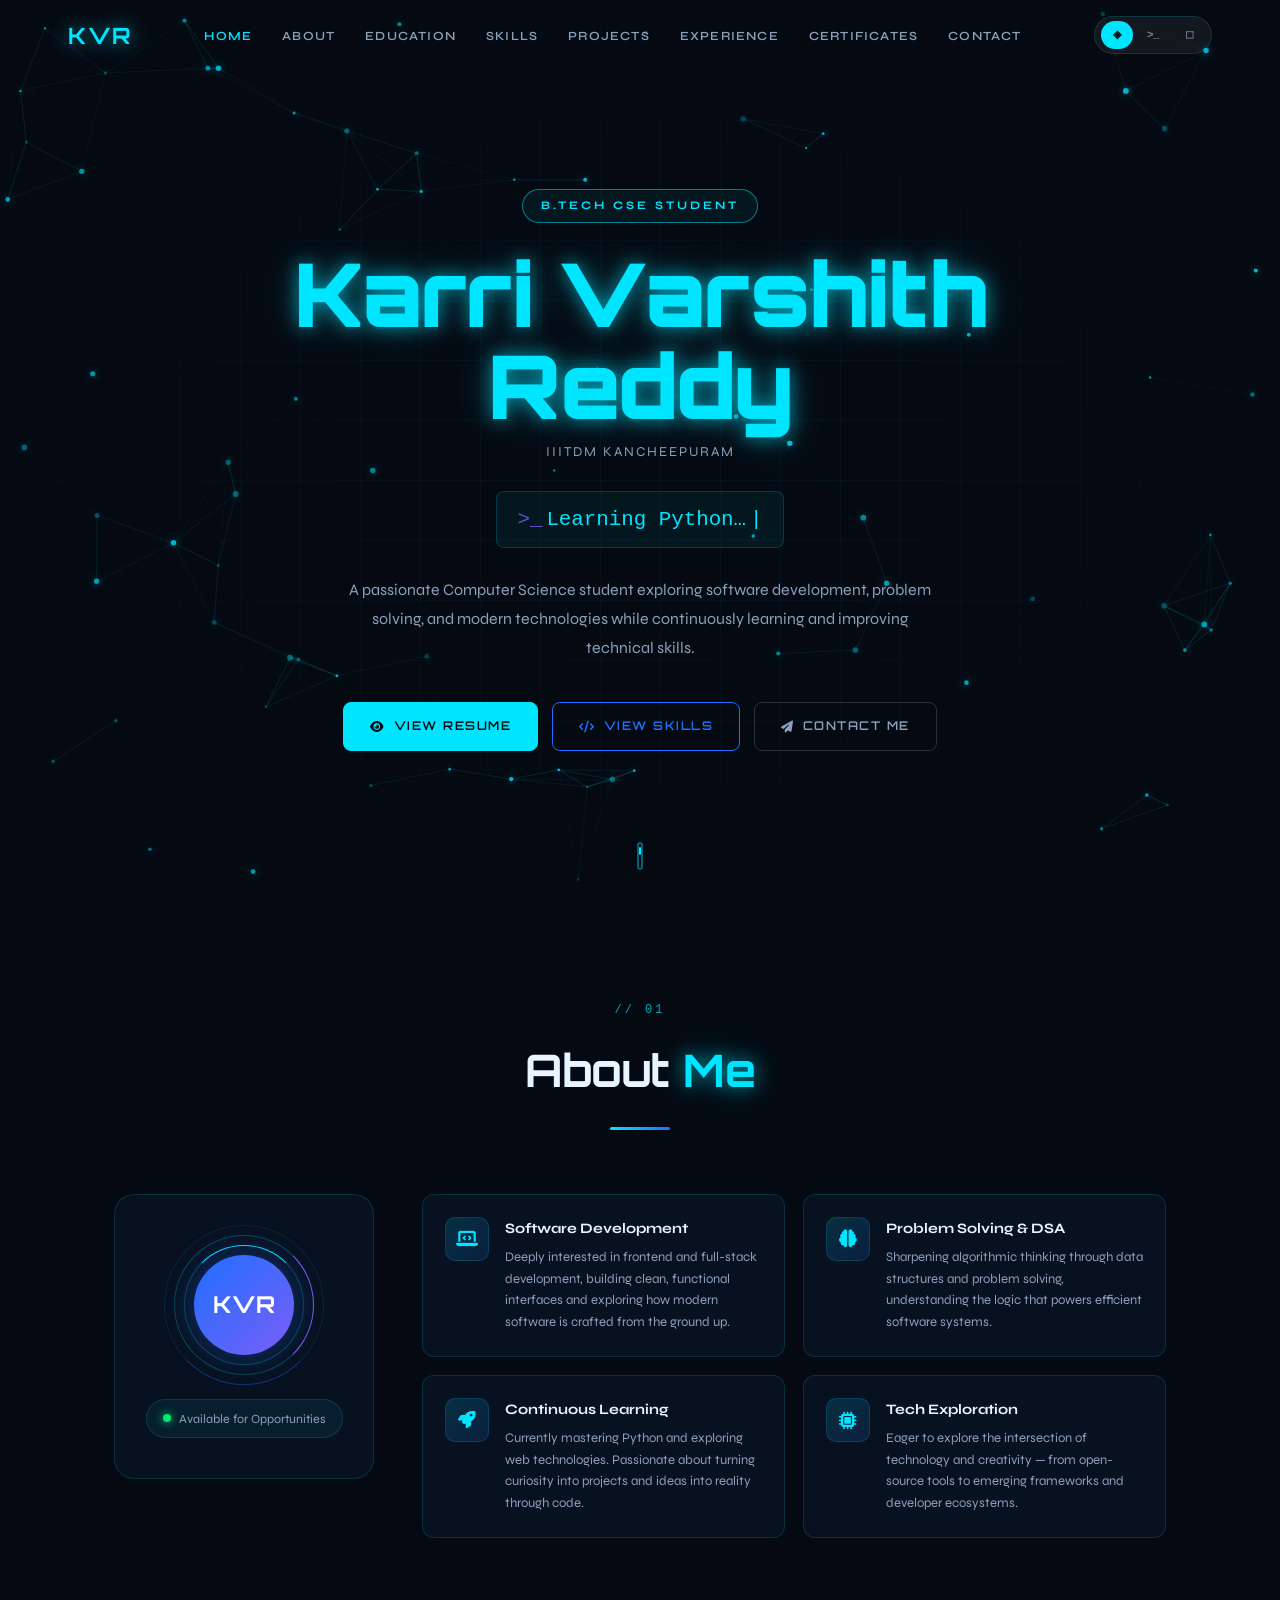
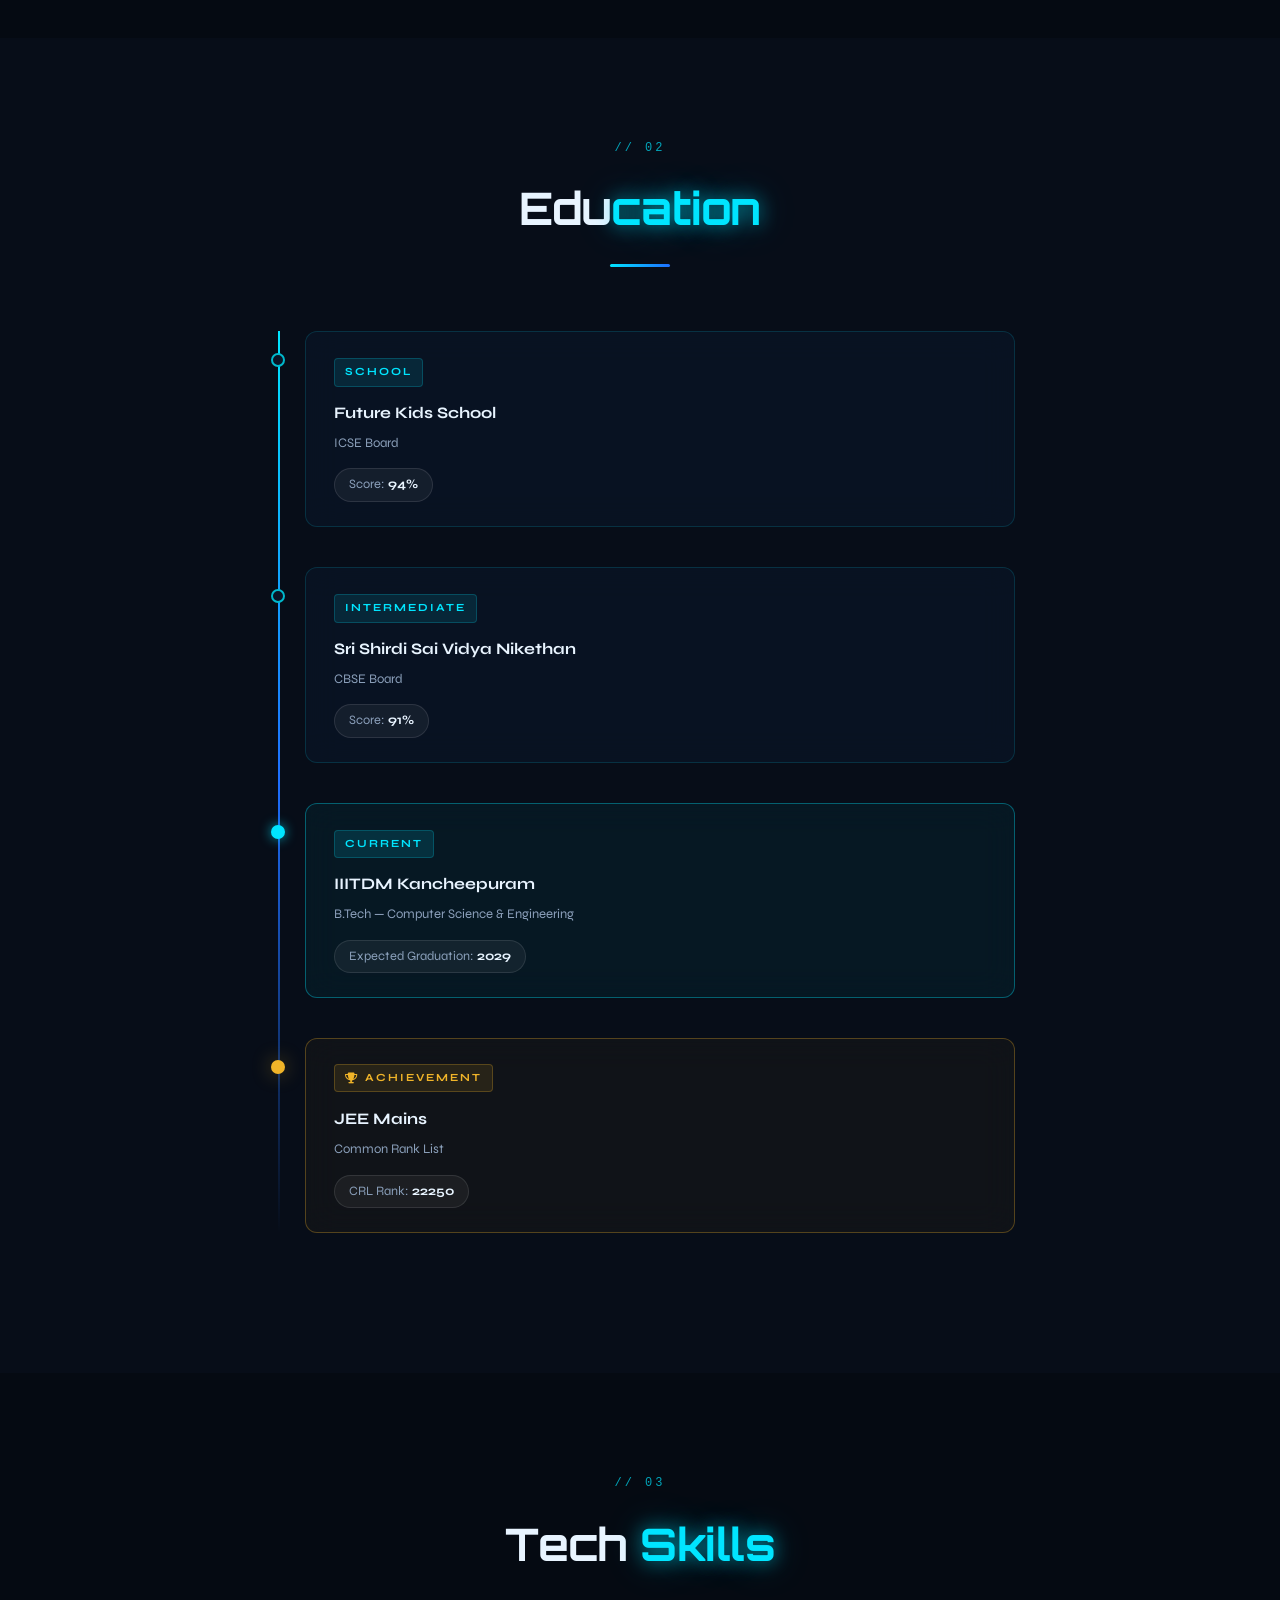
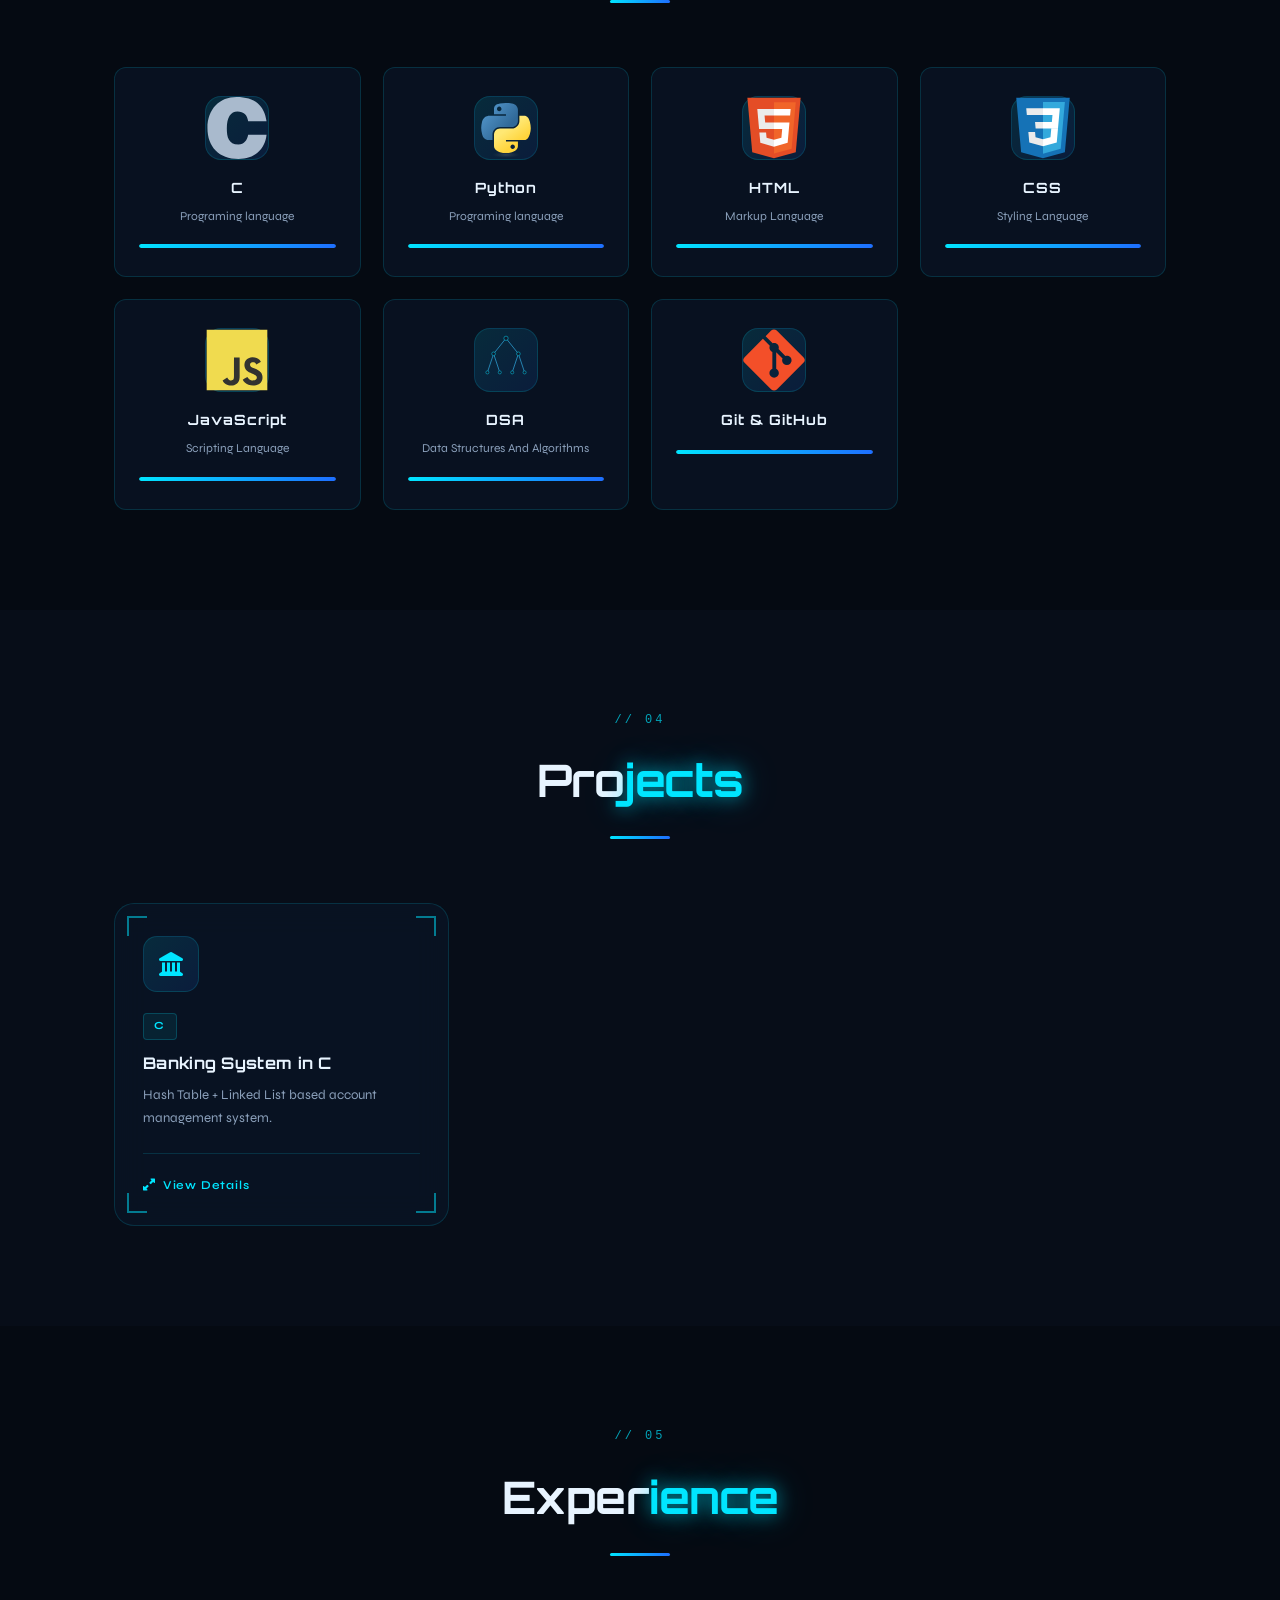
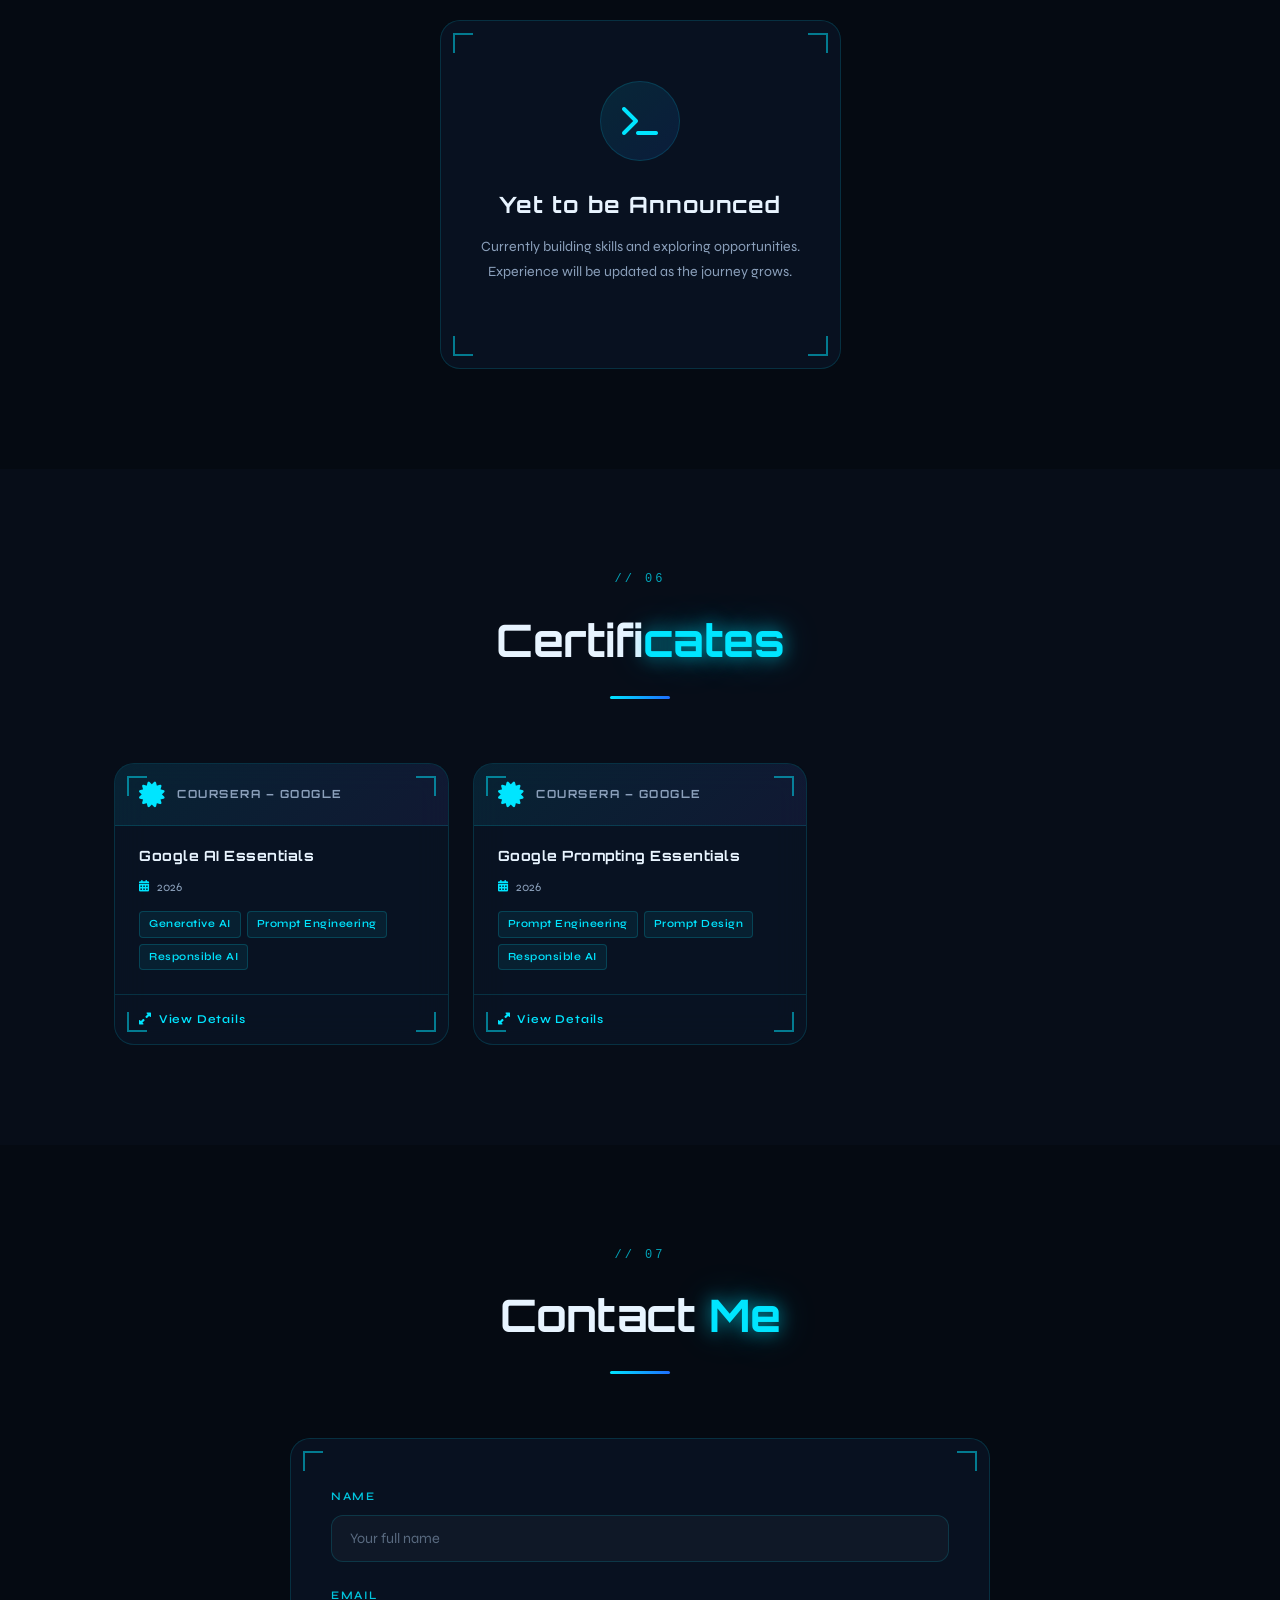
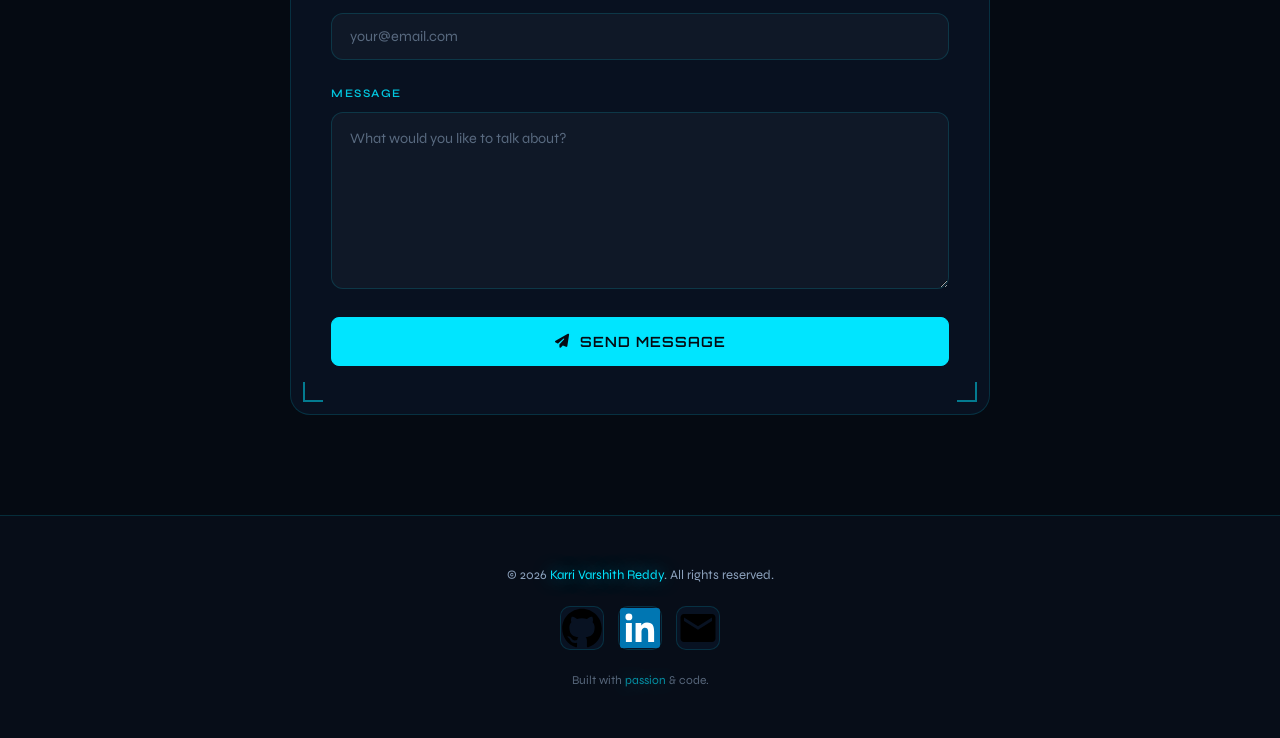
==== commit 01cae5da: "updated contact form" ====
--- a/index.html
+++ b/index.html
@@ -666,26 +666,70 @@
         <div class="section-line"></div>
       </div>
  
-      <!-- Google Form wrapper -->
-      <div class="gform-outer reveal">
-        <div class="gform-card">
-          <!-- Corner brackets — matches Projects / Certificates style -->
+      <!-- Netlify Contact Form -->
+      <div class="contact-outer reveal">
+        <div class="contact-card">
           <div class="corner tl"></div>
           <div class="corner tr"></div>
           <div class="corner bl"></div>
           <div class="corner br"></div>
- 
-          <div class="gform-inner">
-            <iframe
-              src="https://docs.google.com/forms/d/e/1FAIpQLSeAZ69ZbX6uzvN8PR6_O0B1Y6R7hHx-OQdqOXynQd2mipZWDQ/viewform?embedded=true"
-              width="640"
-              height="645"
-              frameborder="0"
-              marginheight="0"
-              marginwidth="0"
-              title="Contact Form"
-              loading="lazy"
-            >Loading…</iframe>
+
+          <form
+            name="portfolio-contact"
+            method="POST"
+            netlify
+            data-netlify="true"
+            class="contact-form"
+            id="contactForm"
+          >
+            <input type="hidden" name="form-name" value="portfolio-contact" />
+
+            <div class="form-group">
+              <label for="contact-name" class="form-label">Name</label>
+              <input
+                type="text"
+                id="contact-name"
+                name="name"
+                placeholder="Your full name"
+                class="form-input"
+                required
+              />
+            </div>
+
+            <div class="form-group">
+              <label for="contact-email" class="form-label">Email</label>
+              <input
+                type="email"
+                id="contact-email"
+                name="email"
+                placeholder="your@email.com"
+                class="form-input"
+                required
+              />
+            </div>
+
+            <div class="form-group">
+              <label for="contact-message" class="form-label">Message</label>
+              <textarea
+                id="contact-message"
+                name="message"
+                placeholder="What would you like to talk about?"
+                class="form-input form-textarea"
+                rows="6"
+                required
+              ></textarea>
+            </div>
+
+            <button type="submit" class="btn btn-primary btn-full form-submit">
+              <i class="fas fa-paper-plane"></i> Send Message
+            </button>
+          </form>
+
+          <!-- Success state (shown after Netlify redirect or JS intercept) -->
+          <div class="form-success" id="formSuccess" style="display:none;">
+            <div class="form-success-icon"><i class="fas fa-check-circle"></i></div>
+            <h3>Message Sent!</h3>
+            <p>Thanks for reaching out. I'll get back to you soon.</p>
           </div>
         </div>
       </div>
@@ -715,5 +759,19 @@
   </footer>
  
   <script src="script.js"></script>
+  <!-- Netlify form success detection -->
+  <script>
+    (function () {
+      // Netlify appends ?success after form submission redirect
+      if (window.location.search.includes('success')) {
+        var form = document.getElementById('contactForm');
+        var success = document.getElementById('formSuccess');
+        if (form) form.style.display = 'none';
+        if (success) success.style.display = 'flex';
+        // Clean URL without reloading
+        window.history.replaceState({}, document.title, window.location.pathname);
+      }
+    }());
+  </script>
 </body>
 </html>
--- a/style.css
+++ b/style.css
@@ -1832,14 +1832,16 @@
    ============================================================ */
 
 /* Outer centering wrapper */
-.gform-outer {
+/* ============================================================
+   CONTACT FORM — Native Netlify Form
+   ============================================================ */
+.contact-outer {
   display: flex;
   justify-content: center;
   padding: 0 16px;
 }
 
-/* Glassmorphism card wrapping the iframe */
-.gform-card {
+.contact-card {
   position: relative;
   width: 100%;
   max-width: 700px;
@@ -1847,43 +1849,243 @@
   backdrop-filter: blur(16px);
   border: 1px solid var(--border);
   border-radius: var(--radius-lg);
-  padding: 32px;
+  padding: 48px 40px;
   transition: var(--transition);
 }
 
-.gform-card:hover {
+.contact-card:hover {
   border-color: var(--border-hover);
   box-shadow: var(--glow-cyan);
 }
 
-/* Scrollable inner container */
-.gform-inner {
-  position: relative;
+/* ── Form layout ── */
+.contact-form {
+  display: flex;
+  flex-direction: column;
+  gap: 24px;
+}
+
+.form-group {
+  display: flex;
+  flex-direction: column;
+  gap: 8px;
+}
+
+.form-label {
+  font-family: var(--font-body);
+  font-size: 0.72rem;
+  font-weight: 600;
+  letter-spacing: 1.5px;
+  text-transform: uppercase;
+  color: var(--cyan);
+  opacity: 0.85;
+}
+
+/* ── Inputs & textarea ── */
+.form-input {
   width: 100%;
-  overflow: hidden;
-  border-radius: 8px;
-}
-
-/* The iframe — always fills the card width */
-.gform-inner iframe {
-  display: block;
-  width: 100%;
-  min-width: 0;
-  height: 645px;
-  border: none;
-  border-radius: 8px;
-  background: transparent;
+  background: rgba(255, 255, 255, 0.03);
+  border: 1px solid var(--border);
+  border-radius: var(--radius);
+  padding: 14px 18px;
+  font-family: var(--font-body);
+  font-size: 0.9rem;
+  color: var(--text-primary);
+  outline: none;
+  transition: var(--transition);
+  box-sizing: border-box;
+  appearance: none;
+  -webkit-appearance: none;
+}
+
+.form-input::placeholder {
+  color: var(--text-secondary);
+  opacity: 0.6;
+}
+
+.form-input:hover {
+  border-color: var(--border-hover);
+}
+
+.form-input:focus {
+  border-color: var(--cyan);
+  background: rgba(255, 255, 255, 0.05);
+  box-shadow: 0 0 0 3px rgba(var(--cyan-rgb, 0, 229, 255), 0.1);
+}
+
+.form-textarea {
+  resize: vertical;
+  min-height: 140px;
+  max-height: 340px;
+  line-height: 1.7;
+}
+
+/* ── Submit button — reuses existing .btn.btn-primary.btn-full ── */
+.form-submit {
+  margin-top: 4px;
+  gap: 10px;
+  font-size: 0.88rem;
+  padding: 15px 28px;
+  letter-spacing: 1px;
+}
+
+/* ── Success state ── */
+.form-success {
+  flex-direction: column;
+  align-items: center;
+  justify-content: center;
+  text-align: center;
+  padding: 48px 24px;
+  gap: 16px;
+}
+
+.form-success-icon {
+  width: 72px;
+  height: 72px;
+  border-radius: 50%;
+  background: rgba(0, 229, 255, 0.08);
+  border: 2px solid var(--cyan);
+  display: flex;
+  align-items: center;
+  justify-content: center;
+  font-size: 2rem;
+  color: var(--cyan);
+  box-shadow: var(--glow-cyan);
+  animation: successPop 0.5s cubic-bezier(0.34, 1.56, 0.64, 1);
+}
+
+@keyframes successPop {
+  from { transform: scale(0.5); opacity: 0; }
+  to   { transform: scale(1);   opacity: 1; }
+}
+
+.form-success h3 {
+  font-family: var(--font-display);
+  font-size: 1.4rem;
+  color: var(--text-primary);
+  margin: 0;
+}
+
+.form-success p {
+  color: var(--text-secondary);
+  font-size: 0.9rem;
+  margin: 0;
 }
 
 /* ── Mobile ── */
 @media (max-width: 700px) {
-  .gform-card {
-    padding: 20px 12px;
+  .contact-card {
+    padding: 32px 20px;
     border-radius: var(--radius);
   }
-  .gform-inner iframe {
-    height: 700px;
+  .form-input {
+    padding: 12px 14px;
+    font-size: 0.85rem;
   }
+}
+
+/* ── Theme: Dev Console overrides ── */
+[data-theme="console"] .contact-card {
+  background: #252526;
+  border: 1px solid rgba(78, 201, 176, 0.15);
+  border-left: 3px solid #569cd6;
+}
+
+[data-theme="console"] .contact-card:hover {
+  border-left-color: #4ec9b0;
+  box-shadow: -4px 0 12px rgba(78, 201, 176, 0.15), 0 4px 20px rgba(0, 0, 0, 0.3);
+}
+
+[data-theme="console"] .form-label {
+  color: #6a9955;
+  font-family: 'JetBrains Mono', monospace;
+  font-size: 0.7rem;
+  letter-spacing: 0.5px;
+  text-transform: none;
+}
+
+[data-theme="console"] .form-label::before {
+  content: '// ';
+  opacity: 0.7;
+}
+
+[data-theme="console"] .form-input {
+  background: rgba(0, 0, 0, 0.25);
+  border-color: rgba(78, 201, 176, 0.18);
+  color: #d4d4d4;
+  font-family: 'JetBrains Mono', monospace;
+  font-size: 0.82rem;
+  border-radius: 4px;
+}
+
+[data-theme="console"] .form-input::placeholder {
+  color: #555;
+}
+
+[data-theme="console"] .form-input:hover {
+  border-color: rgba(78, 201, 176, 0.4);
+}
+
+[data-theme="console"] .form-input:focus {
+  border-color: #4ec9b0;
+  background: rgba(0, 0, 0, 0.35);
+  box-shadow: 0 0 0 3px rgba(78, 201, 176, 0.1);
+}
+
+[data-theme="console"] .form-success-icon {
+  background: rgba(78, 201, 176, 0.08);
+  border-color: #4ec9b0;
+  color: #4ec9b0;
+  box-shadow: 0 0 20px rgba(78, 201, 176, 0.2);
+}
+
+/* ── Theme: Clean Engineer overrides ── */
+[data-theme="clean"] .contact-card {
+  background: #ffffff;
+  border: 1px solid rgba(37, 99, 235, 0.1);
+  box-shadow: 0 1px 4px rgba(37, 99, 235, 0.06), 0 4px 20px rgba(37, 99, 235, 0.04);
+}
+
+[data-theme="clean"] .contact-card:hover {
+  border-color: rgba(37, 99, 235, 0.25);
+  box-shadow: 0 8px 32px rgba(37, 99, 235, 0.14);
+}
+
+[data-theme="clean"] .form-label {
+  color: #2563eb;
+  font-family: 'Inter', sans-serif;
+  font-weight: 700;
+  font-size: 0.72rem;
+  letter-spacing: 1px;
+}
+
+[data-theme="clean"] .form-input {
+  background: #f8f9fc;
+  border-color: rgba(37, 99, 235, 0.14);
+  color: #0f172a;
+  font-family: 'Inter', sans-serif;
+  border-radius: 10px;
+}
+
+[data-theme="clean"] .form-input::placeholder {
+  color: #94a3b8;
+}
+
+[data-theme="clean"] .form-input:hover {
+  border-color: rgba(37, 99, 235, 0.3);
+}
+
+[data-theme="clean"] .form-input:focus {
+  border-color: #2563eb;
+  background: #ffffff;
+  box-shadow: 0 0 0 3px rgba(37, 99, 235, 0.1);
+}
+
+[data-theme="clean"] .form-success-icon {
+  background: rgba(37, 99, 235, 0.07);
+  border-color: #2563eb;
+  color: #2563eb;
+  box-shadow: 0 4px 16px rgba(37, 99, 235, 0.2);
 }
 
 /* ============================================================
@@ -2242,8 +2444,7 @@
 [data-theme="console"] .exp-modal-card,
 [data-theme="console"] .cert-modal-card,
 [data-theme="console"] .exp-placeholder,
-[data-theme="console"] .cert-placeholder,
-[data-theme="console"] .gform-card {
+[data-theme="console"] .cert-placeholder {
   background: #252526;
   border: 1px solid rgba(78,201,176,0.15);
   border-radius: 6px;
@@ -2625,11 +2826,7 @@
   background: rgba(10,10,10,0.9);
 }
 
-/* ── Console: gform ── */
-[data-theme="console"] .gform-card:hover {
-  border-color: rgba(78,201,176,0.4);
-  box-shadow: -4px 0 12px rgba(78,201,176,0.12);
-}
+/* ── Console: contact card ── (handled in contact form section below) */
 
 /* ============================================================
    THEME 3: CLEAN ENGINEER (Light)
@@ -2816,8 +3013,7 @@
 [data-theme="clean"] .cert-modal-card,
 [data-theme="clean"] .exp-placeholder,
 [data-theme="clean"] .cert-placeholder,
-[data-theme="clean"] .about-avatar-card,
-[data-theme="clean"] .gform-card {
+[data-theme="clean"] .about-avatar-card {
   background: #ffffff;
   border: 1px solid rgba(37,99,235,0.1);
   box-shadow: 0 1px 4px rgba(37,99,235,0.06), 0 4px 20px rgba(37,99,235,0.04);
@@ -3186,9 +3382,5 @@
   [data-theme="clean"] .nav-links a { color: #0f172a; }
 }
 
-/* ── Clean: gform ── */
-[data-theme="clean"] .gform-card:hover {
-  border-color: rgba(37,99,235,0.25);
-  box-shadow: 0 12px 40px rgba(37,99,235,0.1);
-}
-
+/* ── Clean: contact card ── (handled in contact form section below) */
+
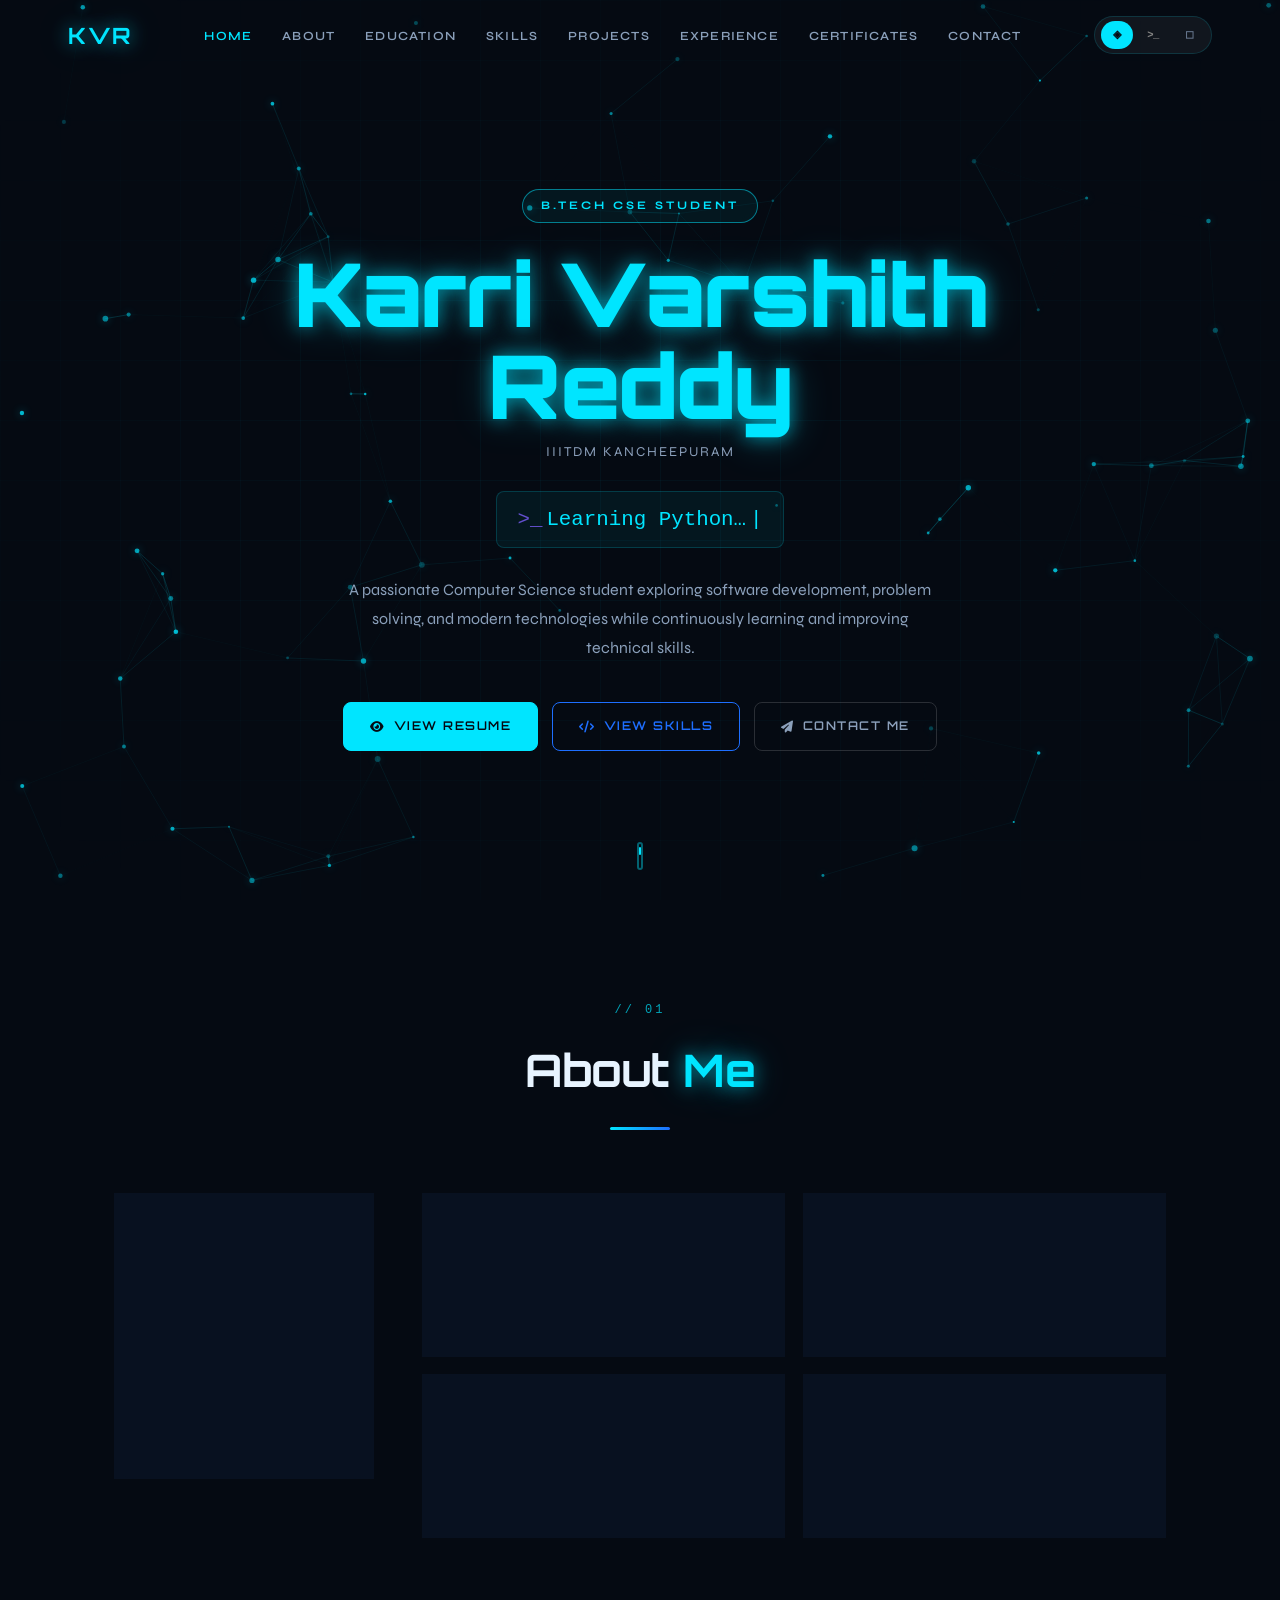
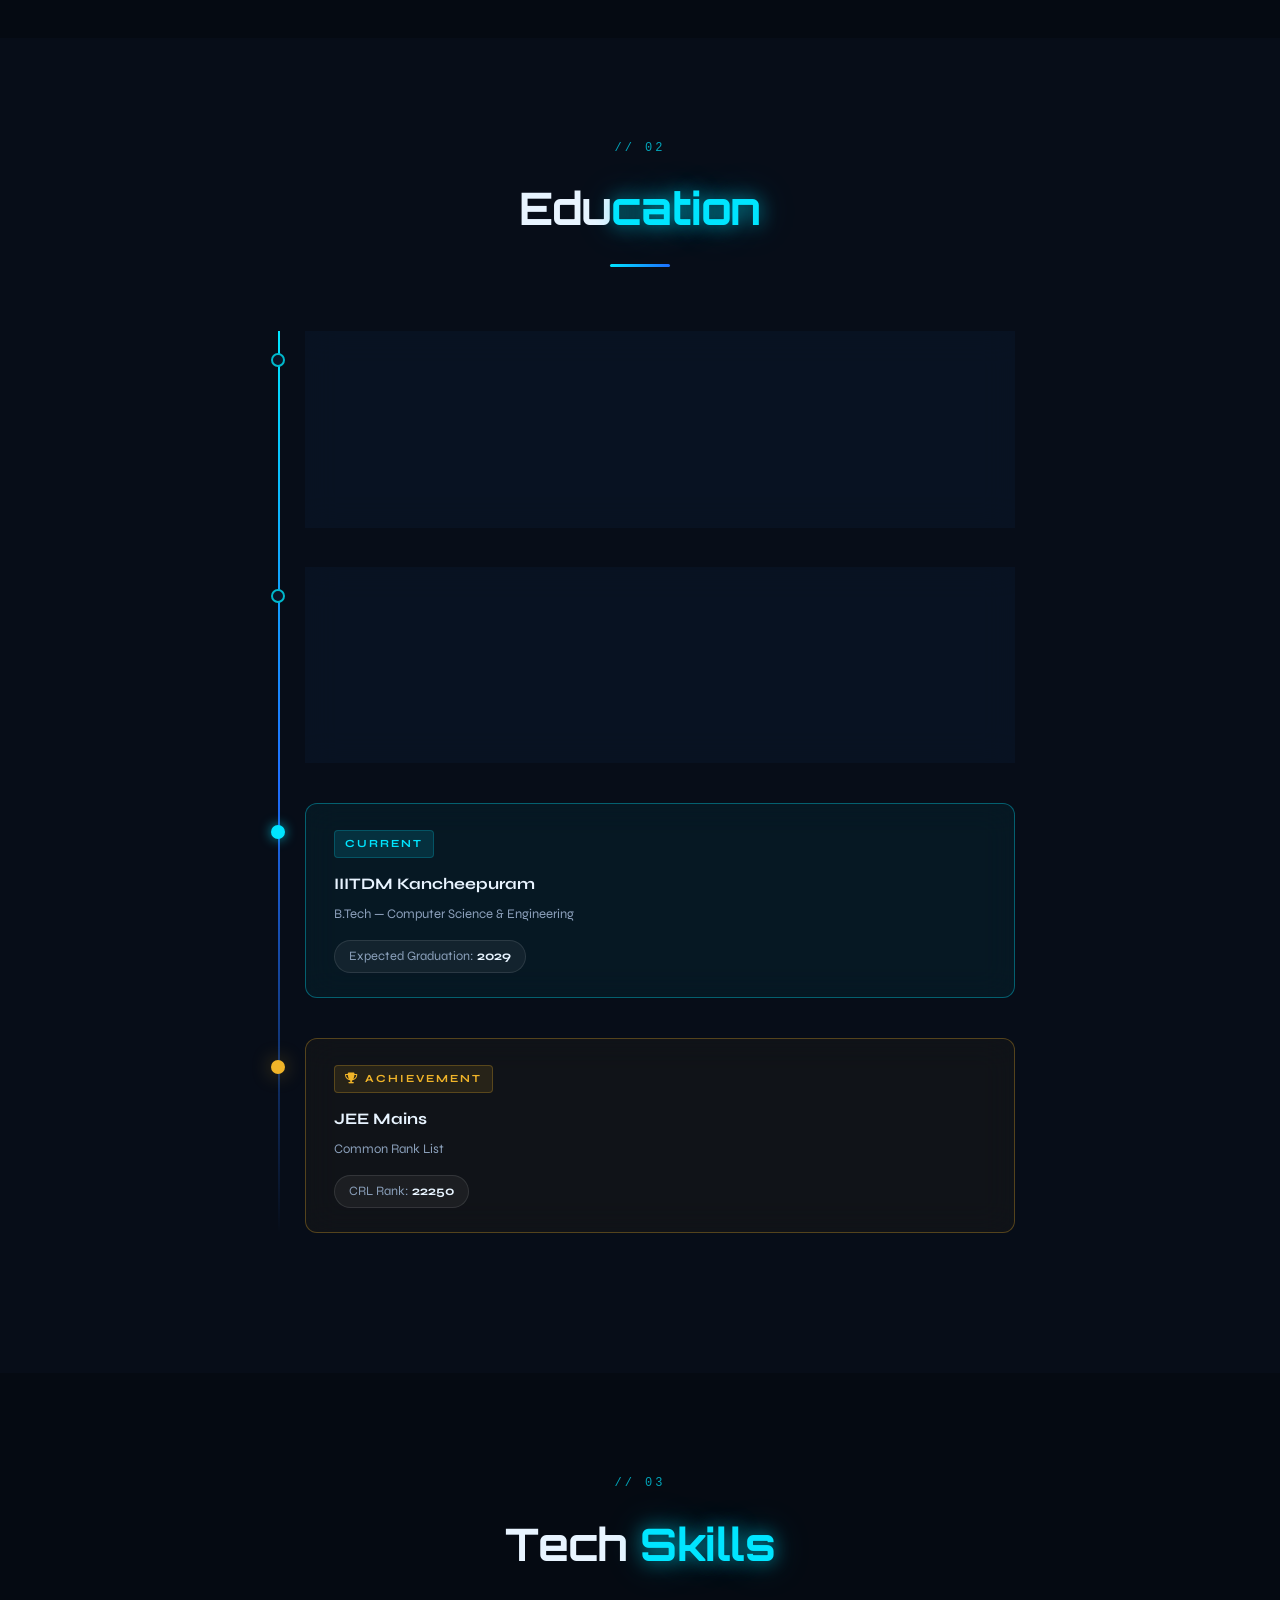
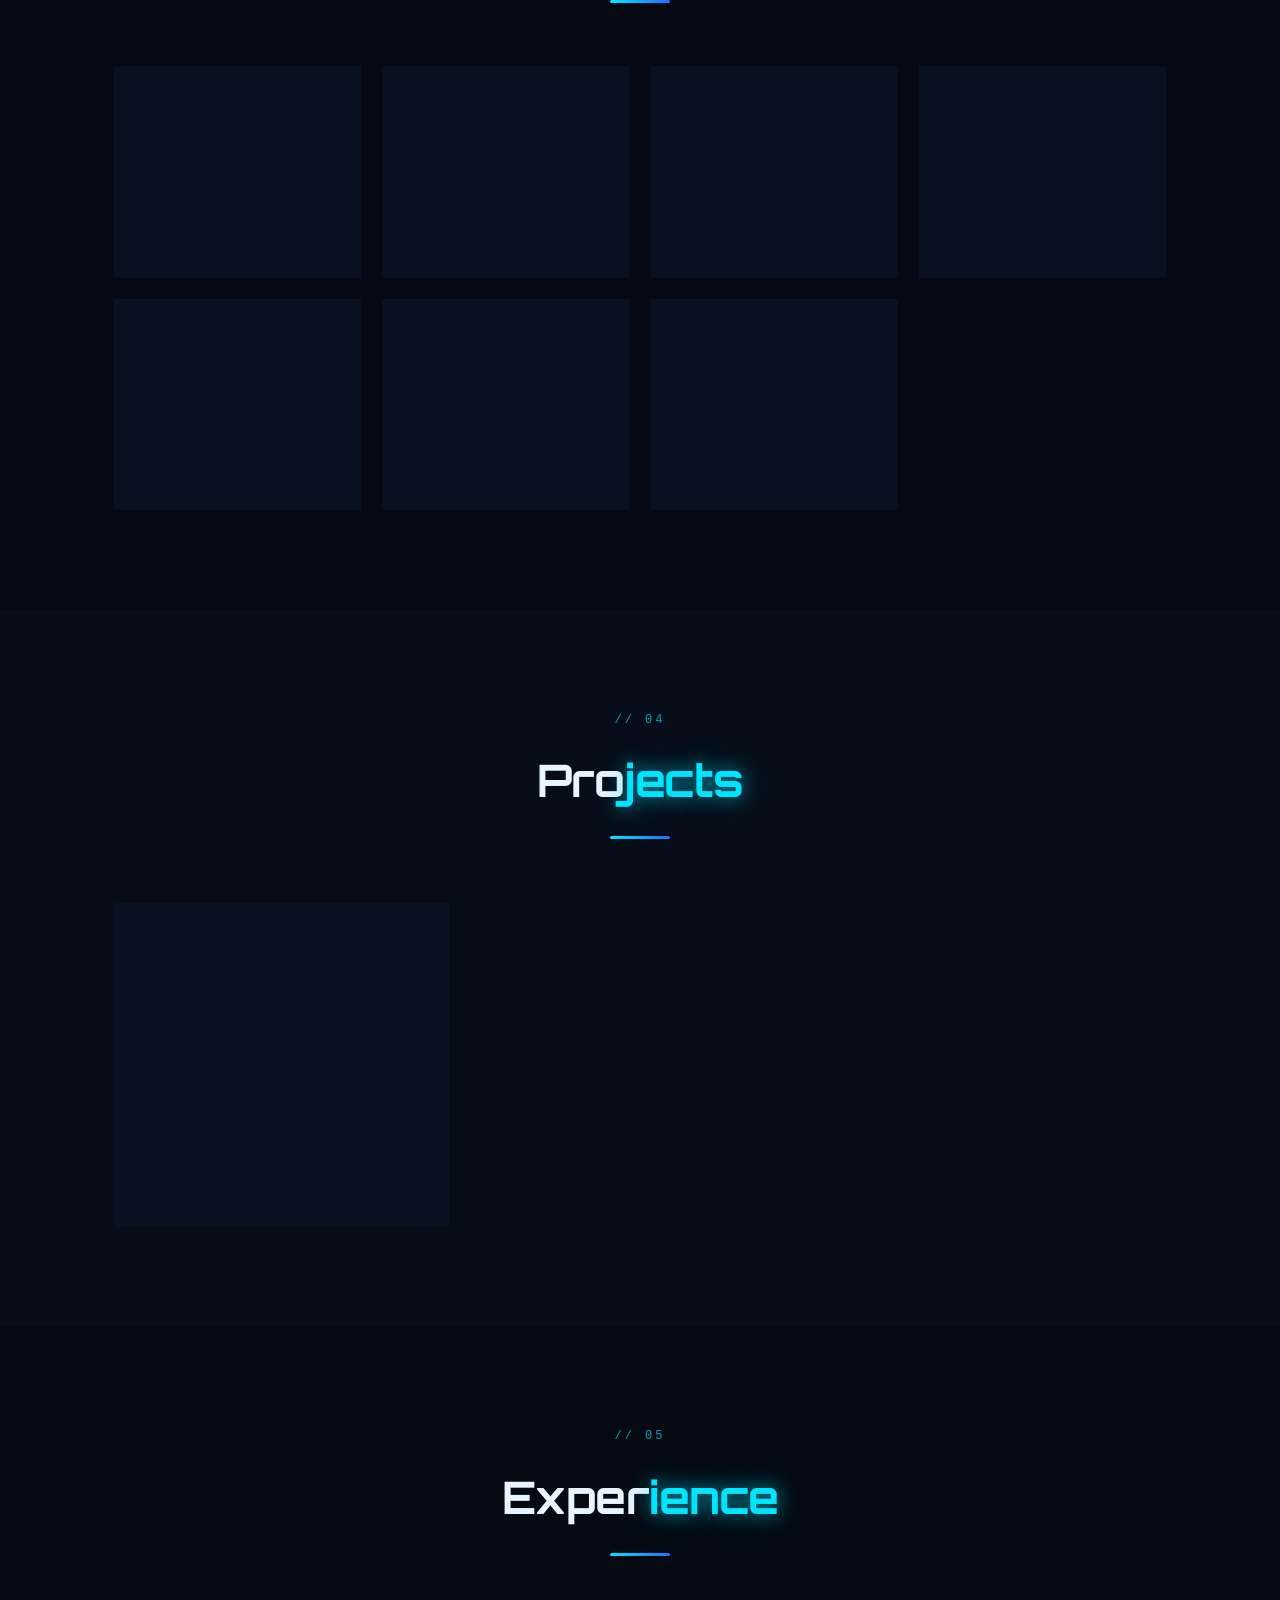
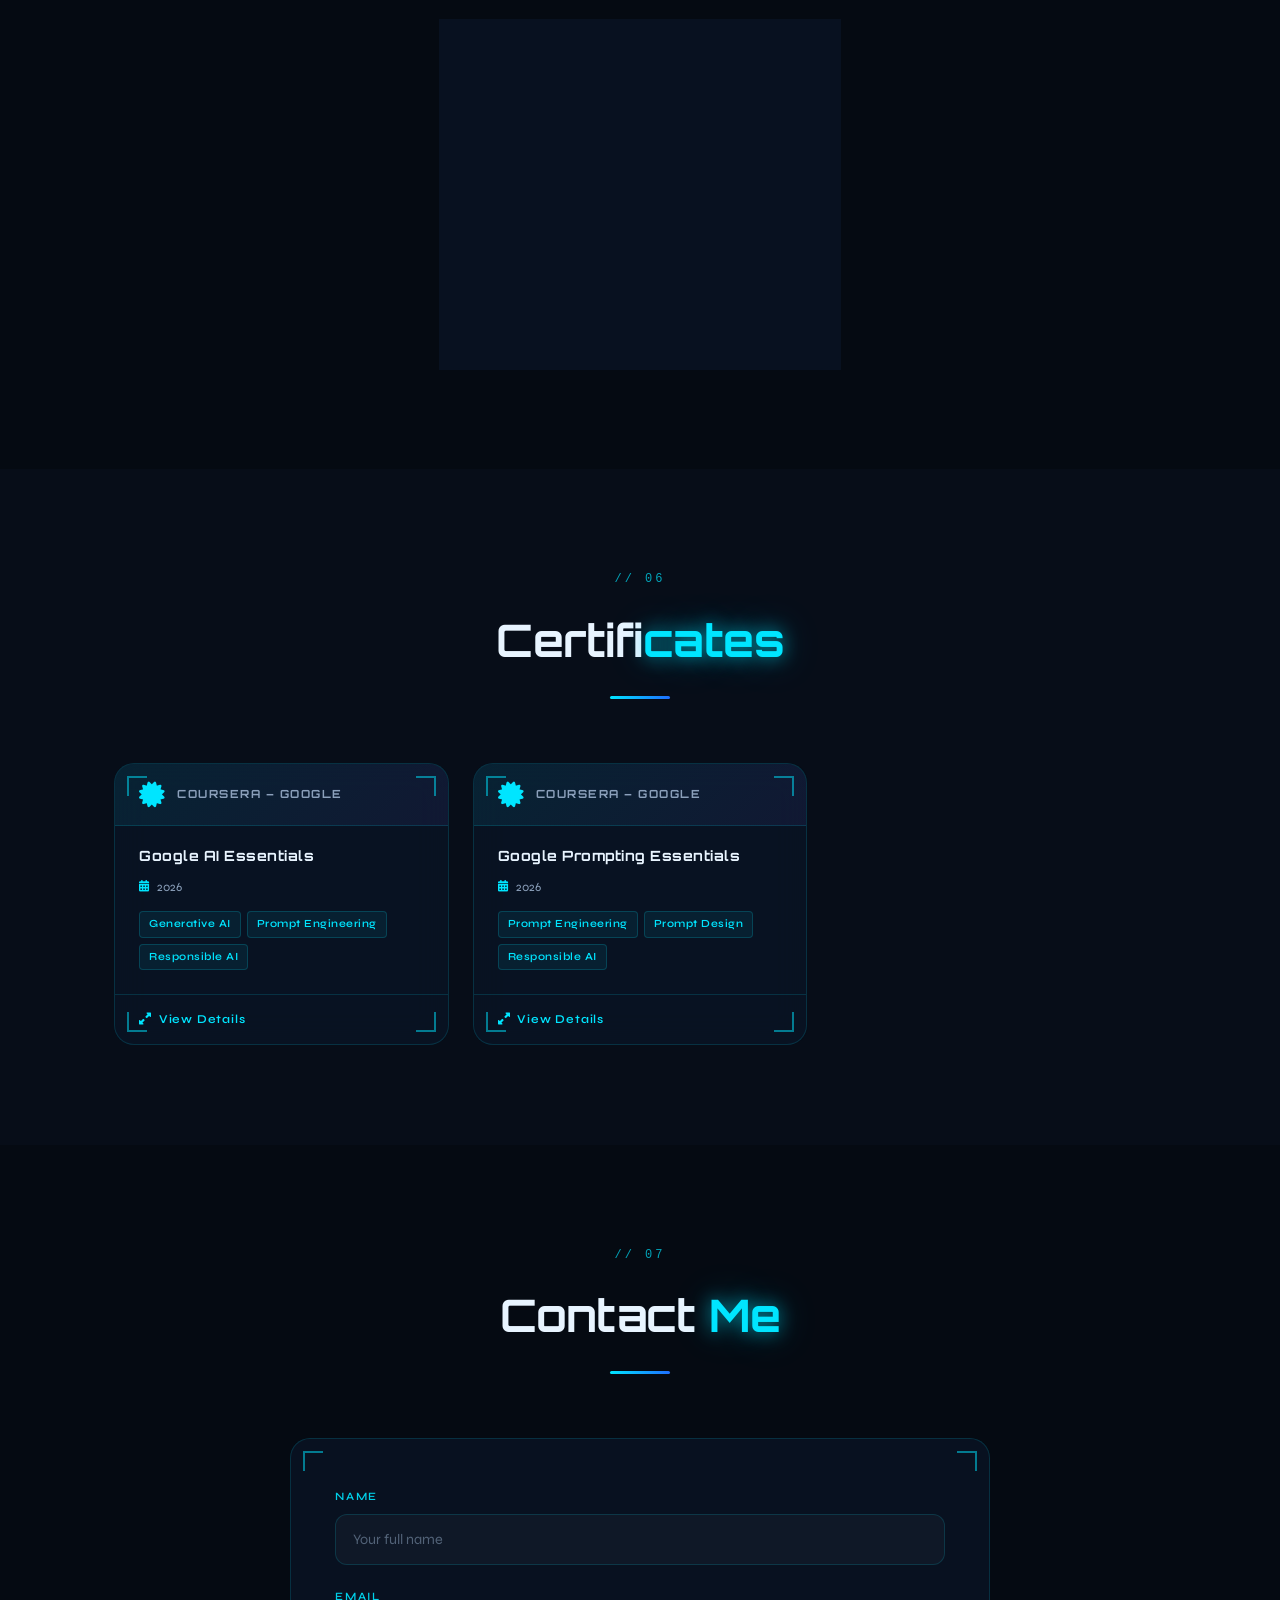
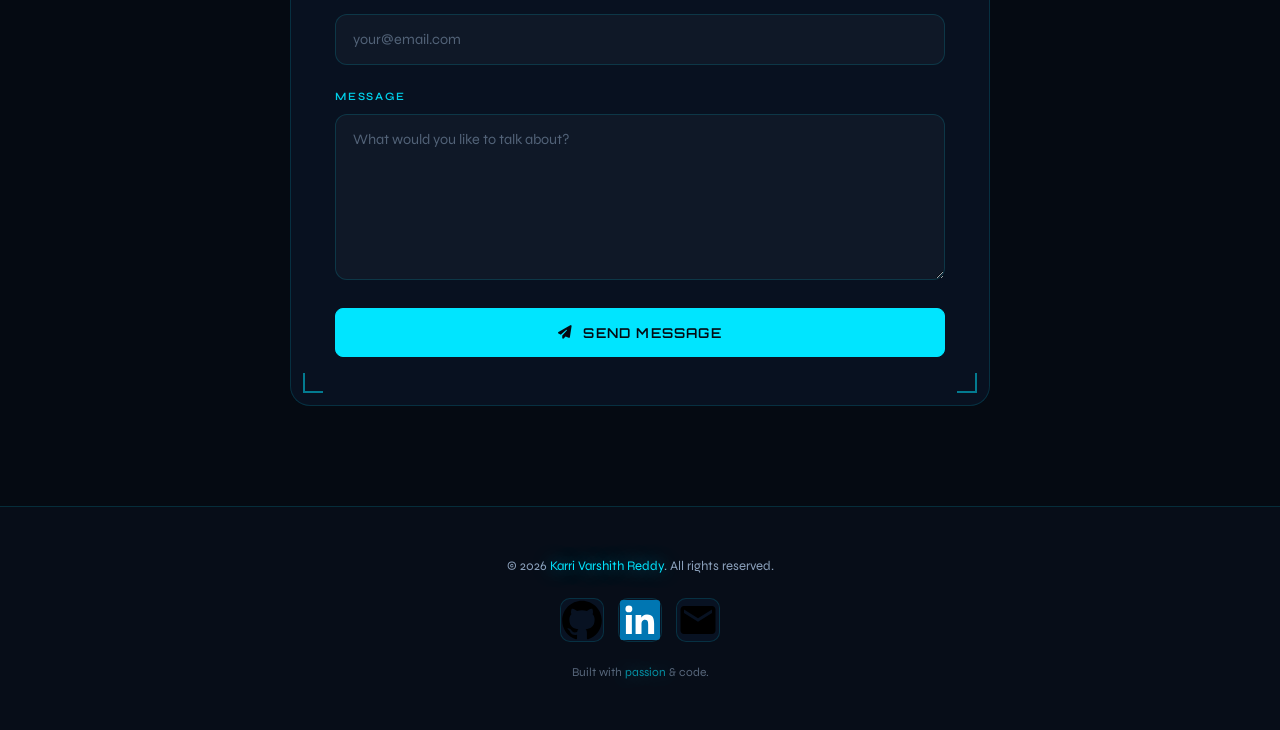
==== commit 9ad12971: "updated contact form2" ====
--- a/index.html
+++ b/index.html
@@ -5,7 +5,7 @@
   <meta name="viewport" content="width=device-width, initial-scale=1.0" />
   <title>Karri Varshith Reddy | Portfolio</title>
   <link rel="stylesheet" href="style.css" />
-  <!-- Google Fonts: Orbitron (display) + Syne (body) + JetBrains Mono (console) + Inter (clean) -->
+  <!-- Google Fonts: Orbitron + Syne (default) · JetBrains Mono (console) · Inter (clean) -->
   <link href="https://fonts.googleapis.com/css2?family=Orbitron:wght@400;600;700;900&family=Syne:wght@400;500;600;700&family=JetBrains+Mono:wght@400;500;600;700&family=Inter:wght@300;400;500;600;700;800&display=swap" rel="stylesheet" />
   <!-- Font Awesome for icons -->
   <link rel="stylesheet" href="https://cdnjs.cloudflare.com/ajax/libs/font-awesome/6.5.0/css/all.min.css" />
@@ -490,6 +490,8 @@
           <div class="corner br"></div>
         </div>
 
+        <!-- Add more cert-modal-card divs below for future certificates -->
+
         <!-- CERTIFICATE CARD: Google Prompting Essentials -->
         <div class="cert-modal-card reveal" data-cert="google-prompting">
           <div class="cert-card-ribbon">
@@ -513,8 +515,6 @@
           <div class="corner bl"></div>
           <div class="corner br"></div>
         </div>
-
-        <!-- Add more cert-modal-card divs below for future certificates -->
 
       </div>
     </div>
@@ -601,12 +601,8 @@
         <div>
           <h2>Google Prompting Essentials</h2>
           <div class="cert-modal-info-row">
-            <span class="cert-modal-info-item">
-              <i class="fas fa-university"></i> Coursera – Google
-            </span>
-            <span class="cert-modal-info-item">
-              <i class="fas fa-calendar-alt"></i> 2026
-            </span>
+            <span class="cert-modal-info-item"><i class="fas fa-university"></i> Coursera – Google</span>
+            <span class="cert-modal-info-item"><i class="fas fa-calendar-alt"></i> 2026</span>
           </div>
         </div>
       </div>
@@ -644,7 +640,6 @@
         </button>
       </div>
 
-      <!-- Credly badge embed (hidden until toggled) -->
       <div id="cert-badge-google-prompting" class="cert-badge-embed" style="display:none; margin-top:24px; text-align:center;">
         <div data-iframe-width="150" data-iframe-height="270"
              data-share-badge-id="fd3281ad-4f7c-4850-a791-595c473151ee"
@@ -656,7 +651,7 @@
   </div>
 
   <!-- ============================================================
-       CONTACT SECTION — Google Form embed
+       CONTACT SECTION — Netlify Form
   ============================================================ -->
   <section id="contact" class="section">
     <div class="container">
@@ -665,8 +660,7 @@
         <h2 class="section-title">Contact <span class="glow-text">Me</span></h2>
         <div class="section-line"></div>
       </div>
- 
-      <!-- Netlify Contact Form -->
+
       <div class="contact-outer reveal">
         <div class="contact-card">
           <div class="corner tl"></div>
@@ -674,37 +668,51 @@
           <div class="corner bl"></div>
           <div class="corner br"></div>
 
+          <!-- ── Netlify Form ──────────────────────────────────────────
+               Netlify detects this at build time via:
+                 · name="portfolio-contact"   → form name in dashboard
+                 · netlify + data-netlify="true" → activates Netlify Forms
+                 · hidden form-name input     → required for POST body matching
+               After submission Netlify redirects to /?success=true
+               The inline script below catches that and shows the
+               success state without a full page reload.
+          ──────────────────────────────────────────────────────────── -->
           <form
+            id="contactForm"
             name="portfolio-contact"
             method="POST"
+            action="/?success=true"
             netlify
             data-netlify="true"
             class="contact-form"
-            id="contactForm"
+            novalidate
           >
+            <!-- Required by Netlify for POST body identification -->
             <input type="hidden" name="form-name" value="portfolio-contact" />
 
             <div class="form-group">
               <label for="contact-name" class="form-label">Name</label>
               <input
+                id="contact-name"
                 type="text"
-                id="contact-name"
                 name="name"
                 placeholder="Your full name"
                 class="form-input"
                 required
+                autocomplete="name"
               />
             </div>
 
             <div class="form-group">
               <label for="contact-email" class="form-label">Email</label>
               <input
+                id="contact-email"
                 type="email"
-                id="contact-email"
                 name="email"
                 placeholder="your@email.com"
                 class="form-input"
                 required
+                autocomplete="email"
               />
             </div>
 
@@ -725,15 +733,18 @@
             </button>
           </form>
 
-          <!-- Success state (shown after Netlify redirect or JS intercept) -->
-          <div class="form-success" id="formSuccess" style="display:none;">
-            <div class="form-success-icon"><i class="fas fa-check-circle"></i></div>
+          <!-- Success state — hidden until ?success=true is detected -->
+          <div class="form-success" id="formSuccess" aria-live="polite">
+            <div class="form-success-icon">
+              <i class="fas fa-check-circle"></i>
+            </div>
             <h3>Message Sent!</h3>
-            <p>Thanks for reaching out. I'll get back to you soon.</p>
-          </div>
-        </div>
-      </div>
- 
+            <p>Thanks for reaching out — I'll get back to you soon.</p>
+          </div>
+
+        </div>
+      </div>
+
     </div>
   </section>
  
@@ -759,17 +770,23 @@
   </footer>
  
   <script src="script.js"></script>
-  <!-- Netlify form success detection -->
+
+  <!-- ── Netlify form success detection ──────────────────────────────
+       Netlify redirects to the action URL (/?success=true) after submit.
+       We catch that here, show the success panel, hide the form, and
+       clean the URL so ?success=true never stays in the address bar.
+  ──────────────────────────────────────────────────────────────── -->
   <script>
     (function () {
-      // Netlify appends ?success after form submission redirect
-      if (window.location.search.includes('success')) {
-        var form = document.getElementById('contactForm');
+      if (new URLSearchParams(window.location.search).get('success') === 'true') {
+        var form    = document.getElementById('contactForm');
         var success = document.getElementById('formSuccess');
-        if (form) form.style.display = 'none';
+        if (form)    form.style.display    = 'none';
         if (success) success.style.display = 'flex';
-        // Clean URL without reloading
-        window.history.replaceState({}, document.title, window.location.pathname);
+        history.replaceState(null, '', window.location.pathname);
+        // Scroll to contact section so user sees the success message
+        var section = document.getElementById('contact');
+        if (section) setTimeout(function () { section.scrollIntoView({ behavior: 'smooth' }); }, 100);
       }
     }());
   </script>
--- a/style.css
+++ b/style.css
@@ -1834,22 +1834,28 @@
 /* Outer centering wrapper */
 /* ============================================================
    CONTACT FORM — Native Netlify Form
+   All colours come from CSS variables — no hardcoded values.
+   Three theme variants are at the bottom of this block.
    ============================================================ */
+
+/* ── Outer wrapper: centres the card ── */
 .contact-outer {
   display: flex;
   justify-content: center;
   padding: 0 16px;
 }
 
+/* ── Card shell — matches Projects / Certificates glass style ── */
 .contact-card {
-  position: relative;
+  position: relative;         /* anchor corner brackets */
   width: 100%;
   max-width: 700px;
   background: var(--surface);
   backdrop-filter: blur(16px);
+  -webkit-backdrop-filter: blur(16px);
   border: 1px solid var(--border);
   border-radius: var(--radius-lg);
-  padding: 48px 40px;
+  padding: 48px 44px;
   transition: var(--transition);
 }
 
@@ -1858,49 +1864,53 @@
   box-shadow: var(--glow-cyan);
 }
 
-/* ── Form layout ── */
+/* ── Form: column layout with consistent gap ── */
 .contact-form {
   display: flex;
   flex-direction: column;
-  gap: 24px;
-}
-
+  gap: 22px;
+}
+
+/* ── Each label + input pair ── */
 .form-group {
   display: flex;
   flex-direction: column;
   gap: 8px;
 }
 
+/* ── Label ── */
 .form-label {
   font-family: var(--font-body);
-  font-size: 0.72rem;
+  font-size: 0.7rem;
   font-weight: 600;
-  letter-spacing: 1.5px;
+  letter-spacing: 1.8px;
   text-transform: uppercase;
   color: var(--cyan);
-  opacity: 0.85;
-}
-
-/* ── Inputs & textarea ── */
+  opacity: 0.9;
+  user-select: none;
+}
+
+/* ── Input and Textarea base styles ── */
 .form-input {
   width: 100%;
   background: rgba(255, 255, 255, 0.03);
   border: 1px solid var(--border);
   border-radius: var(--radius);
-  padding: 14px 18px;
+  padding: 13px 17px;
   font-family: var(--font-body);
   font-size: 0.9rem;
+  line-height: 1.6;
   color: var(--text-primary);
   outline: none;
   transition: var(--transition);
   box-sizing: border-box;
+  -webkit-appearance: none;
   appearance: none;
-  -webkit-appearance: none;
 }
 
 .form-input::placeholder {
   color: var(--text-secondary);
-  opacity: 0.6;
+  opacity: 0.55;
 }
 
 .form-input:hover {
@@ -1909,126 +1919,136 @@
 
 .form-input:focus {
   border-color: var(--cyan);
-  background: rgba(255, 255, 255, 0.05);
-  box-shadow: 0 0 0 3px rgba(var(--cyan-rgb, 0, 229, 255), 0.1);
-}
-
+  background: rgba(255, 255, 255, 0.055);
+  box-shadow: 0 0 0 3px rgba(0, 229, 255, 0.1);
+}
+
+/* Textarea-specific */
 .form-textarea {
   resize: vertical;
   min-height: 140px;
-  max-height: 340px;
-  line-height: 1.7;
-}
-
-/* ── Submit button — reuses existing .btn.btn-primary.btn-full ── */
+  max-height: 320px;
+}
+
+/* ── Submit button ─────────────────────────────────────────────
+   Inherits all of .btn and .btn-primary from the existing system.
+   .btn-full makes it span full width.
+   .form-submit adds a touch of extra height + letter-spacing.
+──────────────────────────────────────────────────────────── */
 .form-submit {
-  margin-top: 4px;
+  margin-top: 6px;
+  padding: 15px 24px;
+  font-size: 0.85rem;
+  letter-spacing: 1.2px;
   gap: 10px;
-  font-size: 0.88rem;
-  padding: 15px 28px;
-  letter-spacing: 1px;
-}
-
-/* ── Success state ── */
+}
+
+/* ── Success state ─────────────────────────────────────────────
+   Hidden by default. The inline script in index.html sets
+   display:flex when ?success=true is found in the URL.
+──────────────────────────────────────────────────────────── */
 .form-success {
+  display: none;              /* shown by JS after Netlify redirect */
   flex-direction: column;
   align-items: center;
   justify-content: center;
   text-align: center;
-  padding: 48px 24px;
-  gap: 16px;
+  padding: 52px 24px;
+  gap: 18px;
 }
 
 .form-success-icon {
-  width: 72px;
-  height: 72px;
+  width: 76px;
+  height: 76px;
   border-radius: 50%;
-  background: rgba(0, 229, 255, 0.08);
+  background: rgba(0, 229, 255, 0.07);
   border: 2px solid var(--cyan);
   display: flex;
   align-items: center;
   justify-content: center;
-  font-size: 2rem;
+  font-size: 2.2rem;
   color: var(--cyan);
   box-shadow: var(--glow-cyan);
-  animation: successPop 0.5s cubic-bezier(0.34, 1.56, 0.64, 1);
+  animation: successPop 0.55s cubic-bezier(0.34, 1.56, 0.64, 1) both;
 }
 
 @keyframes successPop {
-  from { transform: scale(0.5); opacity: 0; }
+  from { transform: scale(0.4); opacity: 0; }
   to   { transform: scale(1);   opacity: 1; }
 }
 
 .form-success h3 {
   font-family: var(--font-display);
-  font-size: 1.4rem;
+  font-size: 1.45rem;
+  font-weight: 700;
   color: var(--text-primary);
   margin: 0;
 }
 
 .form-success p {
   color: var(--text-secondary);
-  font-size: 0.9rem;
+  font-size: 0.92rem;
   margin: 0;
 }
 
 /* ── Mobile ── */
 @media (max-width: 700px) {
   .contact-card {
-    padding: 32px 20px;
+    padding: 32px 18px;
     border-radius: var(--radius);
   }
   .form-input {
-    padding: 12px 14px;
     font-size: 0.85rem;
+    padding: 11px 14px;
   }
-}
-
-/* ── Theme: Dev Console overrides ── */
+  .form-label {
+    font-size: 0.65rem;
+  }
+}
+
+/* ── Theme: Dev Console ─────────────────────────────────────────
+   All overrides use only variables defined by [data-theme="console"]
+   or explicit #hex values already used elsewhere in that theme block.
+──────────────────────────────────────────────────────────── */
 [data-theme="console"] .contact-card {
   background: #252526;
   border: 1px solid rgba(78, 201, 176, 0.15);
   border-left: 3px solid #569cd6;
+  border-radius: 6px;
+  backdrop-filter: none;
 }
 
 [data-theme="console"] .contact-card:hover {
   border-left-color: #4ec9b0;
-  box-shadow: -4px 0 12px rgba(78, 201, 176, 0.15), 0 4px 20px rgba(0, 0, 0, 0.3);
+  box-shadow: -4px 0 14px rgba(78, 201, 176, 0.14), 0 4px 20px rgba(0, 0, 0, 0.3);
 }
 
 [data-theme="console"] .form-label {
+  font-family: 'JetBrains Mono', monospace;
+  font-size: 0.68rem;
+  letter-spacing: 0.4px;
+  text-transform: none;
   color: #6a9955;
-  font-family: 'JetBrains Mono', monospace;
-  font-size: 0.7rem;
-  letter-spacing: 0.5px;
-  text-transform: none;
-}
-
+  opacity: 1;
+}
 [data-theme="console"] .form-label::before {
   content: '// ';
-  opacity: 0.7;
+  opacity: 0.65;
 }
 
 [data-theme="console"] .form-input {
-  background: rgba(0, 0, 0, 0.25);
+  background: rgba(0, 0, 0, 0.28);
   border-color: rgba(78, 201, 176, 0.18);
+  border-radius: 4px;
   color: #d4d4d4;
   font-family: 'JetBrains Mono', monospace;
   font-size: 0.82rem;
-  border-radius: 4px;
-}
-
-[data-theme="console"] .form-input::placeholder {
-  color: #555;
-}
-
-[data-theme="console"] .form-input:hover {
-  border-color: rgba(78, 201, 176, 0.4);
-}
-
-[data-theme="console"] .form-input:focus {
+}
+[data-theme="console"] .form-input::placeholder { color: #4a4a4a; opacity: 1; }
+[data-theme="console"] .form-input:hover  { border-color: rgba(78, 201, 176, 0.38); }
+[data-theme="console"] .form-input:focus  {
   border-color: #4ec9b0;
-  background: rgba(0, 0, 0, 0.35);
+  background: rgba(0, 0, 0, 0.38);
   box-shadow: 0 0 0 3px rgba(78, 201, 176, 0.1);
 }
 
@@ -2036,46 +2056,45 @@
   background: rgba(78, 201, 176, 0.08);
   border-color: #4ec9b0;
   color: #4ec9b0;
-  box-shadow: 0 0 20px rgba(78, 201, 176, 0.2);
-}
-
-/* ── Theme: Clean Engineer overrides ── */
+  box-shadow: 0 0 18px rgba(78, 201, 176, 0.22);
+}
+[data-theme="console"] .form-success h3  { color: #d4d4d4; }
+[data-theme="console"] .form-success p   { color: #858585; }
+
+/* ── Theme: Clean Engineer ──────────────────────────────────────
+   Light theme — white card, blue/purple palette, Inter font.
+──────────────────────────────────────────────────────────── */
 [data-theme="clean"] .contact-card {
   background: #ffffff;
   border: 1px solid rgba(37, 99, 235, 0.1);
   box-shadow: 0 1px 4px rgba(37, 99, 235, 0.06), 0 4px 20px rgba(37, 99, 235, 0.04);
+  backdrop-filter: none;
 }
 
 [data-theme="clean"] .contact-card:hover {
-  border-color: rgba(37, 99, 235, 0.25);
-  box-shadow: 0 8px 32px rgba(37, 99, 235, 0.14);
+  border-color: rgba(37, 99, 235, 0.26);
+  box-shadow: 0 8px 32px rgba(37, 99, 235, 0.13);
 }
 
 [data-theme="clean"] .form-label {
-  color: #2563eb;
   font-family: 'Inter', sans-serif;
   font-weight: 700;
-  font-size: 0.72rem;
-  letter-spacing: 1px;
+  font-size: 0.7rem;
+  letter-spacing: 1.2px;
+  color: #2563eb;
+  opacity: 1;
 }
 
 [data-theme="clean"] .form-input {
   background: #f8f9fc;
   border-color: rgba(37, 99, 235, 0.14);
+  border-radius: 10px;
   color: #0f172a;
   font-family: 'Inter', sans-serif;
-  border-radius: 10px;
-}
-
-[data-theme="clean"] .form-input::placeholder {
-  color: #94a3b8;
-}
-
-[data-theme="clean"] .form-input:hover {
-  border-color: rgba(37, 99, 235, 0.3);
-}
-
-[data-theme="clean"] .form-input:focus {
+}
+[data-theme="clean"] .form-input::placeholder { color: #94a3b8; opacity: 1; }
+[data-theme="clean"] .form-input:hover  { border-color: rgba(37, 99, 235, 0.3); }
+[data-theme="clean"] .form-input:focus  {
   border-color: #2563eb;
   background: #ffffff;
   box-shadow: 0 0 0 3px rgba(37, 99, 235, 0.1);
@@ -2085,8 +2104,10 @@
   background: rgba(37, 99, 235, 0.07);
   border-color: #2563eb;
   color: #2563eb;
-  box-shadow: 0 4px 16px rgba(37, 99, 235, 0.2);
-}
+  box-shadow: 0 4px 18px rgba(37, 99, 235, 0.2);
+}
+[data-theme="clean"] .form-success h3  { color: #0f172a; }
+[data-theme="clean"] .form-success p   { color: #64748b; }
 
 /* ============================================================
    FOOTER
@@ -2193,7 +2214,7 @@
   display: flex;
   align-items: center;
   gap: 4px;
-  background: rgba(255,255,255,0.06);
+  background: rgba(255,255,255,0.05);
   border: 1px solid var(--border);
   border-radius: 50px;
   padding: 4px 6px;
@@ -2216,7 +2237,7 @@
 
 .theme-icon {
   font-family: 'Courier New', monospace;
-  font-size: 0.68rem;
+  font-size: 0.66rem;
   font-weight: 700;
   color: var(--text-secondary);
   letter-spacing: -0.5px;
@@ -2225,45 +2246,34 @@
   user-select: none;
 }
 
-.theme-btn:hover .theme-icon {
-  color: var(--text-primary);
-}
+.theme-btn:hover .theme-icon { color: var(--text-primary); }
 
 .theme-btn.active {
   background: var(--cyan);
 }
-
 .theme-btn.active .theme-icon {
   color: var(--bg-dark);
 }
 
-/* Theme transition — smooth fade on theme change */
+/* Smooth colour transitions during theme switch */
+body.theme-transitioning,
 body.theme-transitioning * {
-  transition: background-color 0.35s ease, color 0.35s ease,
-              border-color 0.35s ease, box-shadow 0.35s ease !important;
+  transition:
+    background-color 0.35s ease,
+    color            0.35s ease,
+    border-color     0.35s ease,
+    box-shadow       0.35s ease !important;
 }
 
 /* ============================================================
-   THEME 2: DEV CONSOLE
+   THEME 2 — DEV CONSOLE
+   VS Code Dark+ inspired editor aesthetic
    ============================================================ */
 [data-theme="console"] {
-  /* Core backgrounds — VS Code Dark+ */
   --bg-dark:       #1e1e1e;
   --bg-alt:        #252526;
-  --surface:       rgba(37, 37, 38, 0.92);
+  --surface:       rgba(37,37,38,0.92);
   --surface-solid: #2d2d30;
-
-  /* Syntax highlight palette */
-  --syn-green:     #4ec9b0;   /* teal — functions/commands */
-  --syn-keyword:   #c586c0;   /* pink — keywords */
-  --syn-string:    #ce9178;   /* orange-tan — strings */
-  --syn-fn:        #dcdcaa;   /* yellow — function names */
-  --syn-var:       #9cdcfe;   /* light blue — variables */
-  --syn-number:    #b5cea8;   /* sage green — numbers */
-  --syn-comment:   #6a9955;   /* green — comments */
-  --syn-type:      #4ec9b0;   /* type names */
-
-  /* Remap semantic vars to editor palette */
   --cyan:          #4ec9b0;
   --cyan-dim:      #3ba892;
   --blue:          #569cd6;
@@ -2271,172 +2281,62 @@
   --gold:          #dcdcaa;
   --text-primary:  #d4d4d4;
   --text-secondary:#858585;
-  --border:        rgba(78, 201, 176, 0.18);
-  --border-hover:  rgba(78, 201, 176, 0.55);
-  --glow-cyan:     0 0 12px rgba(78,201,176,0.2), 0 0 40px rgba(78,201,176,0.07);
+  --border:        rgba(78,201,176,0.18);
+  --border-hover:  rgba(78,201,176,0.55);
+  --glow-cyan:     0 0 12px rgba(78,201,176,0.22), 0 0 40px rgba(78,201,176,0.07);
   --glow-blue:     0 0 12px rgba(86,156,214,0.25);
   --glow-gold:     0 0 12px rgba(220,220,170,0.3);
-
-  /* Fonts */
-  --font-display:  'JetBrains Mono', 'Courier New', monospace;
-  --font-body:     'JetBrains Mono', 'Courier New', monospace;
+  --font-display:  'JetBrains Mono','Courier New',monospace;
+  --font-body:     'JetBrains Mono','Courier New',monospace;
   --radius:        6px;
   --radius-lg:     8px;
 }
 
-/* Editor window chrome on sections */
-[data-theme="console"] .section-alt {
-  background: #252526;
-}
-
-[data-theme="console"] body {
-  background: #1e1e1e;
-  color: #d4d4d4;
-}
-
-/* ── Console: Navbar as editor title bar ── */
+[data-theme="console"] body { background:#1e1e1e; color:#d4d4d4; }
+[data-theme="console"] .section-alt { background:#252526; }
+
 [data-theme="console"] #navbar.scrolled {
   background: rgba(30,30,30,0.97);
-  border-bottom: 1px solid rgba(78,201,176,0.2);
-}
-
+  border-bottom: 1px solid rgba(78,201,176,0.18);
+}
 [data-theme="console"] .nav-logo {
-  font-family: 'JetBrains Mono', monospace;
-  font-size: 0.85rem;
-  font-weight: 700;
-  letter-spacing: 1px;
-}
-
-[data-theme="console"] .nav-logo .glow-text::before {
-  content: '// ';
-  color: #6a9955;
-  font-weight: 400;
-}
-
+  font-family:'JetBrains Mono',monospace; font-size:0.85rem; letter-spacing:1px;
+}
+[data-theme="console"] .nav-logo .glow-text::before { content:'// '; color:#6a9955; font-weight:400; }
 [data-theme="console"] .nav-links a {
-  font-family: 'JetBrains Mono', monospace;
-  font-size: 0.72rem;
-  letter-spacing: 0.5px;
-  text-transform: none;
-}
-
-[data-theme="console"] .nav-links a::before {
-  content: '.';
-  color: #dcdcaa;
-  margin-right: 1px;
-}
-
-[data-theme="console"] .hamburger span {
-  background: #4ec9b0;
-}
-
-/* ── Console: Hero — terminal window ── */
+  font-family:'JetBrains Mono',monospace; font-size:0.72rem; text-transform:none;
+}
+[data-theme="console"] .nav-links a::before { content:'.'; color:#dcdcaa; margin-right:1px; }
+[data-theme="console"] .hamburger span { background:#4ec9b0; }
+
+[data-theme="console"] .glow-text { color:#9cdcfe; text-shadow:0 0 12px rgba(156,220,254,0.35); }
+
 [data-theme="console"] .hero-badge {
-  font-family: 'JetBrains Mono', monospace;
-  background: rgba(78,201,176,0.08);
-  border-color: rgba(78,201,176,0.3);
-  color: #6a9955;
-  font-size: 0.7rem;
-  letter-spacing: 1px;
-}
-
-[data-theme="console"] .hero-badge::before {
-  content: '/* ';
-  color: #6a9955;
-}
-[data-theme="console"] .hero-badge::after {
-  content: ' */';
-  color: #6a9955;
-}
-
-[data-theme="console"] .hero-name {
-  font-family: 'JetBrains Mono', monospace;
-  font-size: clamp(1.9rem, 5.5vw, 3.8rem);
-  letter-spacing: -0.5px;
-  font-weight: 700;
-}
-
-[data-theme="console"] .glow-text {
-  color: #9cdcfe;
-  text-shadow: 0 0 12px rgba(156,220,254,0.35);
-}
-
-[data-theme="console"] .hero-university {
-  color: #6a9955;
-  font-family: 'JetBrains Mono', monospace;
-  font-size: 0.78rem;
-}
-
-[data-theme="console"] .hero-university::before {
-  content: '// university: ';
-  color: #569cd6;
-}
-
+  background:rgba(78,201,176,0.08); border-color:rgba(78,201,176,0.3);
+  color:#6a9955; font-family:'JetBrains Mono',monospace; font-size:0.7rem;
+}
+[data-theme="console"] .hero-badge::before { content:'/* '; color:#6a9955; }
+[data-theme="console"] .hero-badge::after  { content:' */'; color:#6a9955; }
+[data-theme="console"] .hero-name { font-family:'JetBrains Mono',monospace; }
+[data-theme="console"] .hero-university { color:#6a9955; font-family:'JetBrains Mono',monospace; font-size:0.78rem; }
+[data-theme="console"] .hero-university::before { content:'// university: '; color:#569cd6; }
 [data-theme="console"] .typing-wrapper {
-  background: rgba(0,0,0,0.4);
-  border: 1px solid rgba(78,201,176,0.2);
-  border-radius: 4px;
-  font-family: 'JetBrains Mono', monospace;
-  font-size: clamp(0.82rem, 2.5vw, 1.05rem);
-}
-
-[data-theme="console"] .typing-prefix {
-  color: #4ec9b0;
-  opacity: 1;
-}
-
-[data-theme="console"] .hero-desc {
-  font-family: 'JetBrains Mono', monospace;
-  font-size: 0.83rem;
-  line-height: 1.9;
-  color: #858585;
-}
-
-[data-theme="console"] .hero-desc::before {
-  display: block;
-  content: '/**';
-  color: #6a9955;
-  margin-bottom: 2px;
-}
-[data-theme="console"] .hero-desc::after {
-  display: block;
-  content: ' */';
-  color: #6a9955;
-  margin-top: 2px;
-}
-
-/* ── Console: section headers as file tabs ── */
-[data-theme="console"] .section-tag {
-  font-family: 'JetBrains Mono', monospace;
-  color: #6a9955;
-  font-size: 0.72rem;
-  letter-spacing: 1px;
-}
-
+  background:rgba(0,0,0,0.4); border:1px solid rgba(78,201,176,0.2); border-radius:4px;
+  font-family:'JetBrains Mono',monospace;
+}
+[data-theme="console"] .typing-prefix { color:#4ec9b0; opacity:1; }
+[data-theme="console"] .hero-desc { font-family:'JetBrains Mono',monospace; font-size:0.83rem; color:#858585; line-height:1.9; }
+[data-theme="console"] .hero-desc::before { display:block; content:'/**'; color:#6a9955; margin-bottom:2px; }
+[data-theme="console"] .hero-desc::after  { display:block; content:' */'; color:#6a9955; margin-top:2px; }
+
+[data-theme="console"] .section-tag  { font-family:'JetBrains Mono',monospace; color:#6a9955; font-size:0.72rem; }
 [data-theme="console"] .section-title {
-  font-family: 'JetBrains Mono', monospace;
-  font-size: clamp(1.4rem, 4vw, 2rem);
-  font-weight: 700;
-  letter-spacing: -0.3px;
-}
-
-[data-theme="console"] .section-title::before {
-  content: 'function ';
-  color: #569cd6;
-  font-weight: 400;
-  font-size: 0.85em;
-}
-[data-theme="console"] .section-title::after {
-  content: '()';
-  color: #dcdcaa;
-  font-size: 0.85em;
-}
-
-[data-theme="console"] .section-line {
-  background: linear-gradient(90deg, #4ec9b0, #569cd6);
-}
-
-/* ── Console: cards as code blocks ── */
+  font-family:'JetBrains Mono',monospace; font-size:clamp(1.4rem,4vw,2rem); font-weight:700;
+}
+[data-theme="console"] .section-title::before { content:'function '; color:#569cd6; font-weight:400; font-size:0.85em; }
+[data-theme="console"] .section-title::after  { content:'()'; color:#dcdcaa; font-size:0.85em; }
+[data-theme="console"] .section-line { background:linear-gradient(90deg,#4ec9b0,#569cd6); }
+
 [data-theme="console"] .info-card,
 [data-theme="console"] .timeline-card,
 [data-theme="console"] .skill-card,
@@ -2445,398 +2345,171 @@
 [data-theme="console"] .cert-modal-card,
 [data-theme="console"] .exp-placeholder,
 [data-theme="console"] .cert-placeholder {
-  background: #252526;
-  border: 1px solid rgba(78,201,176,0.15);
-  border-radius: 6px;
-  border-left: 3px solid #569cd6;
-}
-
+  background:#252526; border:1px solid rgba(78,201,176,0.15);
+  border-radius:6px; border-left:3px solid #569cd6;
+}
 [data-theme="console"] .info-card:hover,
 [data-theme="console"] .timeline-card:hover,
 [data-theme="console"] .skill-card:hover,
 [data-theme="console"] .proj-card:hover,
 [data-theme="console"] .exp-modal-card:hover,
 [data-theme="console"] .cert-modal-card:hover {
-  border-left-color: #4ec9b0;
-  box-shadow: -4px 0 12px rgba(78,201,176,0.15), 0 4px 20px rgba(0,0,0,0.3);
-  transform: translateX(3px) translateY(-2px);
+  border-left-color:#4ec9b0;
+  box-shadow:-4px 0 12px rgba(78,201,176,0.15), 0 4px 20px rgba(0,0,0,0.3);
+  transform:translateX(3px) translateY(-2px);
 }
 
 [data-theme="console"] .proj-modal-box,
 [data-theme="console"] .cert-modal-box,
 [data-theme="console"] .exp-modal-box {
-  background: #1e1e1e;
-  border-color: rgba(78,201,176,0.4);
-  border-left: 4px solid #4ec9b0;
-  border-radius: 6px;
-}
-
-/* ── Console: line number decoration on cards ── */
+  background:#1e1e1e; border-color:rgba(78,201,176,0.4);
+  border-left:4px solid #4ec9b0; border-radius:6px;
+}
+
 [data-theme="console"] .info-card h3,
 [data-theme="console"] .timeline-card h3,
 [data-theme="console"] .proj-title,
-[data-theme="console"] .exp-card-title,
-[data-theme="console"] .cert-modal-box h2 {
-  color: #dcdcaa;
-  font-family: 'JetBrains Mono', monospace;
-}
-
+[data-theme="console"] .cert-modal-header h2,
+[data-theme="console"] .proj-modal-header h2,
+[data-theme="console"] .exp-modal-header h2 { color:#dcdcaa; font-family:'JetBrains Mono',monospace; }
 [data-theme="console"] .info-card p,
 [data-theme="console"] .timeline-sub,
-[data-theme="console"] .proj-short,
-[data-theme="console"] .exp-card-short {
-  color: #858585;
-  font-size: 0.78rem;
-}
-
-/* ── Console: badges as type annotations ── */
+[data-theme="console"] .proj-short { color:#858585; font-size:0.78rem; }
+
 [data-theme="console"] .timeline-badge,
 [data-theme="console"] .proj-lang-badge,
 [data-theme="console"] .exp-type-badge {
-  background: rgba(197,134,192,0.1);
-  border-color: rgba(197,134,192,0.25);
-  color: #c586c0;
-  font-family: 'JetBrains Mono', monospace;
-  border-radius: 3px;
-}
-
-[data-theme="console"] .timeline-badge::before {
-  content: '@';
-  opacity: 0.7;
-}
-
-/* ── Console: skills as imports ── */
-[data-theme="console"] .skill-card h3 {
-  color: #dcdcaa;
-  font-family: 'JetBrains Mono', monospace;
-  font-size: 0.82rem;
-  font-weight: 600;
-}
-[data-theme="console"] .skill-card p {
-  color: #6a9955;
-  font-size: 0.72rem;
-}
-[data-theme="console"] .skill-card p::before { content: '// '; }
-
-[data-theme="console"] .skill-fill {
-  background: linear-gradient(90deg, #4ec9b0, #569cd6);
-  box-shadow: 0 0 6px rgba(78,201,176,0.4);
-}
-[data-theme="console"] .skill-bar {
-  background: rgba(255,255,255,0.05);
-}
-
-/* ── Console: skill icon wrap ── */
+  background:rgba(197,134,192,0.1); border-color:rgba(197,134,192,0.25);
+  color:#c586c0; font-family:'JetBrains Mono',monospace; border-radius:3px;
+}
+[data-theme="console"] .timeline-badge::before { content:'@'; opacity:0.7; }
+[data-theme="console"] .badge-gold { color:#dcdcaa; background:rgba(220,220,170,0.1); border-color:rgba(220,220,170,0.25); }
+
+[data-theme="console"] .skill-card h3 { color:#dcdcaa; font-family:'JetBrains Mono',monospace; font-size:0.82rem; }
+[data-theme="console"] .skill-card p  { color:#6a9955; font-size:0.72rem; }
+[data-theme="console"] .skill-card p::before { content:'// '; }
+[data-theme="console"] .skill-fill { background:linear-gradient(90deg,#4ec9b0,#569cd6); box-shadow:0 0 6px rgba(78,201,176,0.4); }
+[data-theme="console"] .skill-bar  { background:rgba(255,255,255,0.05); }
+
 [data-theme="console"] .skill-icon-wrap,
 [data-theme="console"] .proj-icon-wrap,
 [data-theme="console"] .info-icon,
 [data-theme="console"] .exp-card-icon,
-[data-theme="console"] .cert-modal-icon {
-  background: rgba(86,156,214,0.1);
-  border-color: rgba(86,156,214,0.25);
-}
-
-/* ── Console: cert/proj skill tags ── */
+[data-theme="console"] .cert-modal-icon { background:rgba(86,156,214,0.1); border-color:rgba(86,156,214,0.25); }
+
 [data-theme="console"] .cert-card-skills span,
 [data-theme="console"] .cert-modal-skills-wrap span,
 [data-theme="console"] .exp-skill-tags span,
 [data-theme="console"] .exp-tags span {
-  background: rgba(197,134,192,0.1);
-  border-color: rgba(197,134,192,0.25);
-  color: #c586c0;
-  border-radius: 3px;
-  font-family: 'JetBrains Mono', monospace;
-  font-size: 0.7rem;
-}
-
-/* ── Console: click hints ── */
+  background:rgba(197,134,192,0.1); border-color:rgba(197,134,192,0.25);
+  color:#c586c0; border-radius:3px; font-family:'JetBrains Mono',monospace; font-size:0.7rem;
+}
+
 [data-theme="console"] .proj-click-hint,
 [data-theme="console"] .exp-click-hint,
-[data-theme="console"] .cert-click-hint {
-  color: #6a9955;
-  font-family: 'JetBrains Mono', monospace;
-  font-size: 0.72rem;
-}
+[data-theme="console"] .cert-click-hint { color:#6a9955; font-family:'JetBrains Mono',monospace; font-size:0.72rem; }
 [data-theme="console"] .proj-click-hint::before,
 [data-theme="console"] .exp-click-hint::before,
-[data-theme="console"] .cert-click-hint::before {
-  content: '// ';
-}
-
-/* ── Console: score pills ── */
-[data-theme="console"] .score-pill {
-  background: rgba(206,145,120,0.1);
-  border-color: rgba(206,145,120,0.25);
-  color: #ce9178;
-  font-family: 'JetBrains Mono', monospace;
-  font-size: 0.75rem;
-  border-radius: 3px;
-}
-[data-theme="console"] .score-pill strong { color: #b5cea8; }
-
-/* ── Console: timeline ── */
-[data-theme="console"] .timeline::before {
-  background: linear-gradient(180deg, #4ec9b0, #569cd6, transparent);
-}
-[data-theme="console"] .timeline-dot {
-  border-color: #4ec9b0;
-  background: #1e1e1e;
-}
-[data-theme="console"] .timeline-dot-active {
-  background: #4ec9b0;
-}
-[data-theme="console"] .timeline-dot-gold {
-  border-color: #dcdcaa;
-  background: #dcdcaa;
-  box-shadow: 0 0 8px rgba(220,220,170,0.4);
-}
-[data-theme="console"] .timeline-card-active {
-  background: rgba(78,201,176,0.05);
-  border-left-color: #4ec9b0 !important;
-}
-[data-theme="console"] .timeline-card-gold {
-  background: rgba(220,220,170,0.04);
-  border-left-color: #dcdcaa !important;
-}
-[data-theme="console"] .badge-gold {
-  color: #dcdcaa;
-  background: rgba(220,220,170,0.1);
-  border-color: rgba(220,220,170,0.25);
-}
-
-/* ── Console: buttons ── */
-[data-theme="console"] .btn {
-  font-family: 'JetBrains Mono', monospace;
-  font-size: 0.72rem;
-  letter-spacing: 0.5px;
-  text-transform: none;
-  border-radius: 4px;
-}
-[data-theme="console"] .btn-primary {
-  background: #4ec9b0;
-  color: #1e1e1e;
-  border-color: #4ec9b0;
-}
-[data-theme="console"] .btn-primary:hover {
-  background: transparent;
-  color: #4ec9b0;
-  box-shadow: 0 0 12px rgba(78,201,176,0.3);
-}
-[data-theme="console"] .btn-secondary {
-  color: #569cd6;
-  border-color: #569cd6;
-}
-[data-theme="console"] .btn-secondary:hover {
-  background: #569cd6;
-  color: #1e1e1e;
-}
-[data-theme="console"] .btn-ghost {
-  color: #858585;
-  border-color: rgba(255,255,255,0.1);
-}
-[data-theme="console"] .btn-ghost:hover {
-  color: #4ec9b0;
-  border-color: #4ec9b0;
-}
-[data-theme="console"] .btn-badge {
-  color: #c586c0;
-  border-color: #c586c0;
-}
-[data-theme="console"] .btn-badge:hover {
-  background: #c586c0;
-  color: #1e1e1e;
-}
-
-/* ── Console: avatar ── */
-[data-theme="console"] .about-avatar-card {
-  background: #252526;
-  border: 1px solid rgba(78,201,176,0.15);
-  border-top: 3px solid #4ec9b0;
-}
-[data-theme="console"] .avatar-inner {
-  background: linear-gradient(135deg, #252526, #2d2d30);
-  border: 2px solid #4ec9b0;
-  box-shadow: 0 0 20px rgba(78,201,176,0.2);
-}
-[data-theme="console"] .avatar-initials { color: #4ec9b0; }
-[data-theme="console"] .ring {
-  border-color: rgba(78,201,176,0.15);
-}
-[data-theme="console"] .ring-1 { border-top-color: #4ec9b0; }
-[data-theme="console"] .ring-2 { border-right-color: #c586c0; }
-[data-theme="console"] .ring-3 { border-bottom-color: #569cd6; }
-[data-theme="console"] .status-badge {
-  background: rgba(78,201,176,0.07);
-  border-color: rgba(78,201,176,0.2);
-  color: #6a9955;
-  font-family: 'JetBrains Mono', monospace;
-  font-size: 0.72rem;
-}
-
-/* ── Console: modal sections ── */
+[data-theme="console"] .cert-click-hint::before { content:'// '; }
+
+[data-theme="console"] .score-pill { background:rgba(206,145,120,0.1); border-color:rgba(206,145,120,0.25); color:#ce9178; font-family:'JetBrains Mono',monospace; border-radius:3px; }
+[data-theme="console"] .score-pill strong { color:#b5cea8; }
+
+[data-theme="console"] .timeline::before { background:linear-gradient(180deg,#4ec9b0,#569cd6,transparent); }
+[data-theme="console"] .timeline-dot { border-color:#4ec9b0; background:#1e1e1e; }
+[data-theme="console"] .timeline-dot-active { background:#4ec9b0; }
+[data-theme="console"] .timeline-dot-gold { border-color:#dcdcaa; background:#dcdcaa; box-shadow:0 0 8px rgba(220,220,170,0.4); }
+[data-theme="console"] .timeline-card-active { background:rgba(78,201,176,0.05); border-left-color:#4ec9b0 !important; }
+[data-theme="console"] .timeline-card-gold   { background:rgba(220,220,170,0.04); border-left-color:#dcdcaa !important; }
+
+[data-theme="console"] .btn { font-family:'JetBrains Mono',monospace; font-size:0.72rem; text-transform:none; border-radius:4px; }
+[data-theme="console"] .btn-primary { background:#4ec9b0; color:#1e1e1e; border-color:#4ec9b0; }
+[data-theme="console"] .btn-primary:hover { background:transparent; color:#4ec9b0; box-shadow:0 0 12px rgba(78,201,176,0.3); }
+[data-theme="console"] .btn-secondary { color:#569cd6; border-color:#569cd6; }
+[data-theme="console"] .btn-secondary:hover { background:#569cd6; color:#1e1e1e; }
+[data-theme="console"] .btn-ghost { color:#858585; border-color:rgba(255,255,255,0.1); }
+[data-theme="console"] .btn-ghost:hover { color:#4ec9b0; border-color:#4ec9b0; }
+[data-theme="console"] .btn-badge { color:#c586c0; border-color:#c586c0; }
+[data-theme="console"] .btn-badge:hover { background:#c586c0; color:#1e1e1e; }
+
+[data-theme="console"] .about-avatar-card { background:#252526; border:1px solid rgba(78,201,176,0.15); border-top:3px solid #4ec9b0; }
+[data-theme="console"] .avatar-inner { background:linear-gradient(135deg,#252526,#2d2d30); border:2px solid #4ec9b0; box-shadow:0 0 20px rgba(78,201,176,0.2); }
+[data-theme="console"] .avatar-initials { color:#4ec9b0; }
+[data-theme="console"] .ring { border-color:rgba(78,201,176,0.12); }
+[data-theme="console"] .ring-1 { border-top-color:#4ec9b0; }
+[data-theme="console"] .ring-2 { border-right-color:#c586c0; }
+[data-theme="console"] .ring-3 { border-bottom-color:#569cd6; }
+[data-theme="console"] .status-badge { background:rgba(78,201,176,0.07); border-color:rgba(78,201,176,0.2); color:#6a9955; font-family:'JetBrains Mono',monospace; font-size:0.72rem; }
+
+[data-theme="console"] .cert-card-ribbon { background:rgba(86,156,214,0.12); border-bottom-color:rgba(86,156,214,0.2); }
+[data-theme="console"] .cert-issuer-name { color:#569cd6; }
+[data-theme="console"] .cert-card-date { color:#6a9955; }
+[data-theme="console"] .corner { border-color:#4ec9b0; opacity:0.4; }
+
 [data-theme="console"] .cert-modal-section h4,
 [data-theme="console"] .exp-modal-skills h4,
-[data-theme="console"] .proj-modal-col h4 {
-  color: #569cd6;
-  font-family: 'JetBrains Mono', monospace;
-  font-size: 0.68rem;
-}
-
-/* ── Console: corner brackets ── */
-[data-theme="console"] .corner {
-  border-color: #4ec9b0;
-  opacity: 0.4;
-}
-
-/* ── Console: scrollbar ── */
-[data-theme="console"] ::-webkit-scrollbar-track { background: #1e1e1e; }
-[data-theme="console"] ::-webkit-scrollbar-thumb { background: #4ec9b0; }
-
-/* ── Console: section header line ── */
-[data-theme="console"] .section-header::after {
-  content: ' { }';
-  color: #dcdcaa;
-  font-family: 'JetBrains Mono', monospace;
-  font-size: 0.75rem;
-  opacity: 0.4;
-  display: block;
-  margin-top: 4px;
-}
-
-/* ── Console: footer ── */
-[data-theme="console"] #footer {
-  background: #252526;
-  border-top-color: rgba(78,201,176,0.15);
-}
-[data-theme="console"] .footer-tagline::before {
-  content: '// ';
-  color: #6a9955;
-}
-
-/* ── Console: theme switcher in console theme ── */
-[data-theme="console"] .theme-switcher {
-  background: rgba(78,201,176,0.06);
-  border-color: rgba(78,201,176,0.2);
-}
-[data-theme="console"] .theme-btn.active {
-  background: #4ec9b0;
-}
-[data-theme="console"] .theme-btn.active .theme-icon {
-  color: #1e1e1e;
-}
-
-/* ── Console: hero grid ── */
+[data-theme="console"] .proj-modal-col h4 { color:#569cd6; font-family:'JetBrains Mono',monospace; font-size:0.68rem; }
+[data-theme="console"] .cert-modal-info-item { color:#858585; }
+[data-theme="console"] .cert-modal-info-item i { color:#4ec9b0; }
+[data-theme="console"] .cert-modal-section p,
+[data-theme="console"] .exp-modal-desc { color:#858585; }
+[data-theme="console"] .proj-modal-col { background:rgba(78,201,176,0.03); border-color:rgba(78,201,176,0.12); }
+[data-theme="console"] .proj-modal-col ul li { color:#858585; }
+[data-theme="console"] .proj-modal-col ul li::before { color:#4ec9b0; }
+[data-theme="console"] .proj-modal-header h2 { color:#dcdcaa; }
+
+[data-theme="console"] .proj-footer,
+[data-theme="console"] .exp-card-footer,
+[data-theme="console"] .cert-card-footer { border-top-color:rgba(78,201,176,0.12); }
+[data-theme="console"] .cert-modal-header { border-color:rgba(78,201,176,0.15); }
+[data-theme="console"] .cert-modal-actions { border-top-color:rgba(78,201,176,0.15); }
+
+[data-theme="console"] .social-btn { background:#252526; border-color:rgba(78,201,176,0.15); }
+[data-theme="console"] .social-btn:hover { border-color:#4ec9b0; box-shadow:0 0 10px rgba(78,201,176,0.2); }
+
+[data-theme="console"] .exp-placeholder-icon,
+[data-theme="console"] .cert-placeholder-icon { background:rgba(86,156,214,0.1); border-color:rgba(86,156,214,0.2); color:#569cd6; }
+[data-theme="console"] .exp-placeholder h3,
+[data-theme="console"] .cert-placeholder h3 { color:#dcdcaa; }
+[data-theme="console"] .exp-placeholder p,
+[data-theme="console"] .cert-placeholder p { color:#858585; }
+[data-theme="console"] .placeholder-dots span { background:#4ec9b0; }
+
+[data-theme="console"] #footer { background:#252526; border-top-color:rgba(78,201,176,0.15); }
+[data-theme="console"] .footer-tagline::before { content:'// '; color:#6a9955; }
+
+[data-theme="console"] .proj-modal-overlay,
+[data-theme="console"] .cert-modal-overlay,
+[data-theme="console"] .exp-modal-overlay { background:rgba(8,8,8,0.92); }
+
+[data-theme="console"] ::-webkit-scrollbar-track { background:#1e1e1e; }
+[data-theme="console"] ::-webkit-scrollbar-thumb { background:#4ec9b0; }
+
+[data-theme="console"] .theme-switcher { background:rgba(78,201,176,0.06); border-color:rgba(78,201,176,0.2); }
+[data-theme="console"] .theme-btn.active { background:#4ec9b0; }
+[data-theme="console"] .theme-btn.active .theme-icon { color:#1e1e1e; }
+
 [data-theme="console"] .hero-grid {
   background-image:
     linear-gradient(rgba(78,201,176,0.04) 1px, transparent 1px),
     linear-gradient(90deg, rgba(78,201,176,0.04) 1px, transparent 1px);
 }
 
-/* ── Console: cert ribbon ── */
-[data-theme="console"] .cert-card-ribbon {
-  background: rgba(86,156,214,0.12);
-  border-bottom-color: rgba(86,156,214,0.2);
-}
-[data-theme="console"] .cert-issuer-name { color: #569cd6; }
-[data-theme="console"] .cert-card-date { color: #6a9955; }
-
-/* ── Console: proj footer border ── */
-[data-theme="console"] .proj-footer,
-[data-theme="console"] .exp-card-footer,
-[data-theme="console"] .cert-card-footer {
-  border-top-color: rgba(78,201,176,0.12);
-}
-
-/* ── Console: modal header ── */
-[data-theme="console"] .cert-modal-header,
-[data-theme="console"] .proj-modal-desc {
-  border-color: rgba(78,201,176,0.15);
-}
-[data-theme="console"] .cert-modal-actions,
-[data-theme="console"] .proj-modal-actions {
-  border-top-color: rgba(78,201,176,0.15);
-}
-[data-theme="console"] .cert-modal-header h2,
-[data-theme="console"] .proj-modal-header h2,
-[data-theme="console"] .exp-modal-header h2 {
-  color: #dcdcaa;
-}
-[data-theme="console"] .cert-modal-info-item,
-[data-theme="console"] .exp-modal-meta-item {
-  color: #858585;
-}
-[data-theme="console"] .cert-modal-info-item i,
-[data-theme="console"] .exp-modal-meta-item i,
-[data-theme="console"] .proj-modal-col ul li::before {
-  color: #4ec9b0;
-}
-[data-theme="console"] .proj-modal-col {
-  background: rgba(78,201,176,0.03);
-  border-color: rgba(78,201,176,0.12);
-}
-[data-theme="console"] .proj-modal-col ul li { color: #858585; }
-
-[data-theme="console"] .cert-modal-section p,
-[data-theme="console"] .proj-modal-desc,
-[data-theme="console"] .exp-modal-desc {
-  color: #858585;
-}
-
-/* ── Console: social buttons ── */
-[data-theme="console"] .social-btn {
-  background: #252526;
-  border-color: rgba(78,201,176,0.15);
-}
-[data-theme="console"] .social-btn:hover {
-  border-color: #4ec9b0;
-  box-shadow: 0 0 10px rgba(78,201,176,0.2);
-}
-
-/* ── Console: exp placeholder ── */
-[data-theme="console"] .exp-placeholder-icon,
-[data-theme="console"] .cert-placeholder-icon {
-  background: rgba(86,156,214,0.1);
-  border-color: rgba(86,156,214,0.2);
-  color: #569cd6;
-}
-[data-theme="console"] .exp-placeholder h3,
-[data-theme="console"] .cert-placeholder h3 {
-  color: #dcdcaa;
-}
-[data-theme="console"] .exp-placeholder p,
-[data-theme="console"] .cert-placeholder p { color: #858585; }
-
-/* ── Console: placeholder dots ── */
-[data-theme="console"] .placeholder-dots span {
-  background: #4ec9b0;
-}
-
-/* ── Console: mobile nav ── */
 @media (max-width: 768px) {
   [data-theme="console"] .nav-links {
-    background: rgba(30,30,30,0.99);
-    border-left-color: rgba(78,201,176,0.2);
+    background:rgba(30,30,30,0.99); border-left-color:rgba(78,201,176,0.2);
   }
 }
 
-/* ── Console: modal overlays ── */
-[data-theme="console"] .proj-modal-overlay,
-[data-theme="console"] .cert-modal-overlay,
-[data-theme="console"] .exp-modal-overlay {
-  background: rgba(10,10,10,0.9);
-}
-
-/* ── Console: contact card ── (handled in contact form section below) */
-
 /* ============================================================
-   THEME 3: CLEAN ENGINEER (Light)
+   THEME 3 — CLEAN ENGINEER
+   Apple / Linear / Stripe / Vercel inspired light theme
    ============================================================ */
 [data-theme="clean"] {
   --bg-dark:       #f8f9fc;
   --bg-alt:        #f0f2f8;
   --surface:       rgba(255,255,255,0.85);
   --surface-solid: #ffffff;
-
   --cyan:          #0284c7;
   --cyan-dim:      #0369a1;
   --blue:          #2563eb;
@@ -2849,162 +2522,65 @@
   --glow-cyan:     0 4px 24px rgba(2,132,199,0.15), 0 1px 4px rgba(2,132,199,0.08);
   --glow-blue:     0 4px 24px rgba(37,99,235,0.18);
   --glow-gold:     0 4px 16px rgba(217,119,6,0.2);
-
-  --font-display:  'Inter', sans-serif;
-  --font-body:     'Inter', sans-serif;
+  --font-display:  'Inter',sans-serif;
+  --font-body:     'Inter',sans-serif;
   --radius:        12px;
   --radius-lg:     16px;
 }
 
-/* ── Clean: body & base ── */
-[data-theme="clean"] body {
-  background: #f8f9fc;
-  color: #0f172a;
-}
-
-[data-theme="clean"] .section-alt {
-  background: #f0f2f8;
-}
-
-[data-theme="clean"] ::selection {
-  background: rgba(37,99,235,0.15);
-  color: #0f172a;
-}
-
-/* ── Clean: scrollbar ── */
-[data-theme="clean"] ::-webkit-scrollbar-track { background: #f0f2f8; }
-[data-theme="clean"] ::-webkit-scrollbar-thumb { background: #93c5fd; }
-
-/* ── Clean: glow-text ── */
+[data-theme="clean"] body { background:#f8f9fc; color:#0f172a; }
+[data-theme="clean"] .section-alt { background:#f0f2f8; }
+[data-theme="clean"] ::selection { background:rgba(37,99,235,0.15); color:#0f172a; }
+
 [data-theme="clean"] .glow-text {
-  color: #2563eb;
-  text-shadow: none;
-  background: linear-gradient(135deg, #2563eb, #7c3aed);
-  -webkit-background-clip: text;
-  -webkit-text-fill-color: transparent;
-  background-clip: text;
-}
-
-/* ── Clean: navbar ── */
+  color:#2563eb; text-shadow:none;
+  background:linear-gradient(135deg,#2563eb,#7c3aed);
+  -webkit-background-clip:text; -webkit-text-fill-color:transparent; background-clip:text;
+}
+
 [data-theme="clean"] #navbar.scrolled {
-  background: rgba(248,249,252,0.96);
-  border-bottom: 1px solid rgba(37,99,235,0.1);
-  box-shadow: 0 1px 20px rgba(37,99,235,0.08);
-}
-
-[data-theme="clean"] .nav-logo {
-  font-family: 'Inter', sans-serif;
-  font-size: 1.1rem;
-  font-weight: 800;
-  letter-spacing: -0.5px;
-  color: #0f172a;
-}
-
-[data-theme="clean"] .nav-links a {
-  font-family: 'Inter', sans-serif;
-  font-size: 0.8rem;
-  font-weight: 500;
-  letter-spacing: 0;
-  text-transform: none;
-  color: #475569;
-  border-radius: 8px;
-}
-[data-theme="clean"] .nav-links a:hover {
-  color: #2563eb;
-  background: rgba(37,99,235,0.06);
-}
-[data-theme="clean"] .nav-links a::after {
-  background: #2563eb;
-}
-
-[data-theme="clean"] .hamburger span { background: #2563eb; }
-
-/* ── Clean: theme switcher ── */
-[data-theme="clean"] .theme-switcher {
-  background: rgba(37,99,235,0.06);
-  border-color: rgba(37,99,235,0.14);
-}
-[data-theme="clean"] .theme-btn.active {
-  background: #2563eb;
-}
-[data-theme="clean"] .theme-btn.active .theme-icon { color: #fff; }
-[data-theme="clean"] .theme-icon { color: #64748b; }
-[data-theme="clean"] .theme-btn:hover .theme-icon { color: #2563eb; }
-
-/* ── Clean: hero ── */
+  background:rgba(248,249,252,0.96); border-bottom:1px solid rgba(37,99,235,0.1);
+  box-shadow:0 1px 20px rgba(37,99,235,0.08);
+}
+[data-theme="clean"] .nav-logo { font-family:'Inter',sans-serif; font-size:1.1rem; font-weight:800; letter-spacing:-0.5px; color:#0f172a; }
+[data-theme="clean"] .nav-links a { font-family:'Inter',sans-serif; font-size:0.8rem; font-weight:500; text-transform:none; color:#475569; border-radius:8px; letter-spacing:0; }
+[data-theme="clean"] .nav-links a:hover { color:#2563eb; background:rgba(37,99,235,0.06); }
+[data-theme="clean"] .nav-links a::after { background:#2563eb; }
+[data-theme="clean"] .hamburger span { background:#2563eb; }
+
+[data-theme="clean"] .theme-switcher { background:rgba(37,99,235,0.06); border-color:rgba(37,99,235,0.14); }
+[data-theme="clean"] .theme-btn.active { background:#2563eb; }
+[data-theme="clean"] .theme-btn.active .theme-icon { color:#fff; }
+[data-theme="clean"] .theme-icon { color:#64748b; }
+[data-theme="clean"] .theme-btn:hover .theme-icon { color:#2563eb; }
+
 [data-theme="clean"] .hero-badge {
-  color: #2563eb;
-  background: rgba(37,99,235,0.07);
-  border-color: rgba(37,99,235,0.2);
-  font-family: 'Inter', sans-serif;
-  font-weight: 600;
-  font-size: 0.73rem;
-  letter-spacing: 1.5px;
-}
-
-[data-theme="clean"] .hero-name {
-  font-family: 'Inter', sans-serif;
-  font-weight: 800;
-  letter-spacing: -2px;
-  color: #0f172a;
-}
-
-[data-theme="clean"] .hero-university {
-  color: #64748b;
-  font-family: 'Inter', sans-serif;
-  font-weight: 500;
-  letter-spacing: 1px;
-}
-
+  color:#2563eb; background:rgba(37,99,235,0.07); border-color:rgba(37,99,235,0.2);
+  font-family:'Inter',sans-serif; font-weight:600; font-size:0.73rem; letter-spacing:1.5px;
+}
+[data-theme="clean"] .hero-name { font-family:'Inter',sans-serif; font-weight:800; letter-spacing:-2px; color:#0f172a; }
+[data-theme="clean"] .hero-university { color:#64748b; font-family:'Inter',sans-serif; font-weight:500; letter-spacing:1px; }
 [data-theme="clean"] .typing-wrapper {
-  background: rgba(37,99,235,0.05);
-  border: 1px solid rgba(37,99,235,0.15);
-  border-radius: 10px;
-  color: #2563eb;
-  font-family: 'Inter', sans-serif;
-}
-
-[data-theme="clean"] .typing-prefix { color: #7c3aed; }
-[data-theme="clean"] .cursor { color: #2563eb; }
-
-[data-theme="clean"] .hero-desc {
-  color: #475569;
-  font-family: 'Inter', sans-serif;
-  font-size: 1rem;
-  line-height: 1.8;
-}
-
-/* Clean hero grid — very subtle */
+  background:rgba(37,99,235,0.05); border:1px solid rgba(37,99,235,0.15);
+  border-radius:10px; color:#2563eb; font-family:'Inter',sans-serif;
+}
+[data-theme="clean"] .typing-prefix { color:#7c3aed; }
+[data-theme="clean"] .cursor { color:#2563eb; }
+[data-theme="clean"] .hero-desc { color:#475569; font-family:'Inter',sans-serif; font-size:1rem; line-height:1.8; }
 [data-theme="clean"] .hero-grid {
   background-image:
     linear-gradient(rgba(37,99,235,0.04) 1px, transparent 1px),
     linear-gradient(90deg, rgba(37,99,235,0.04) 1px, transparent 1px);
 }
 
-/* ── Clean: section headers ── */
 [data-theme="clean"] .section-tag {
-  color: #2563eb;
-  font-family: 'Inter', sans-serif;
-  font-weight: 600;
-  font-size: 0.72rem;
-  letter-spacing: 2px;
-  opacity: 1;
-}
-
-[data-theme="clean"] .section-title {
-  font-family: 'Inter', sans-serif;
-  font-weight: 800;
-  letter-spacing: -1px;
-  color: #0f172a;
-}
-
-[data-theme="clean"] .section-line {
-  background: linear-gradient(90deg, #2563eb, #7c3aed);
-  height: 4px;
-  width: 48px;
-}
-
-/* ── Clean: cards ── */
+  font-family:'Inter',sans-serif; font-weight:600; font-size:0.72rem; letter-spacing:2px; opacity:1;
+  background:linear-gradient(90deg,#2563eb,#7c3aed);
+  -webkit-background-clip:text; -webkit-text-fill-color:transparent; background-clip:text;
+}
+[data-theme="clean"] .section-title { font-family:'Inter',sans-serif; font-weight:800; letter-spacing:-1px; color:#0f172a; }
+[data-theme="clean"] .section-line { background:linear-gradient(90deg,#2563eb,#7c3aed); height:4px; width:48px; }
+
 [data-theme="clean"] .info-card,
 [data-theme="clean"] .timeline-card,
 [data-theme="clean"] .skill-card,
@@ -3014,161 +2590,75 @@
 [data-theme="clean"] .exp-placeholder,
 [data-theme="clean"] .cert-placeholder,
 [data-theme="clean"] .about-avatar-card {
-  background: #ffffff;
-  border: 1px solid rgba(37,99,235,0.1);
-  box-shadow: 0 1px 4px rgba(37,99,235,0.06), 0 4px 20px rgba(37,99,235,0.04);
-}
-
+  background:#ffffff; border:1px solid rgba(37,99,235,0.1);
+  box-shadow:0 1px 4px rgba(37,99,235,0.06), 0 4px 20px rgba(37,99,235,0.04);
+}
 [data-theme="clean"] .info-card:hover,
 [data-theme="clean"] .timeline-card:hover,
 [data-theme="clean"] .skill-card:hover,
 [data-theme="clean"] .proj-card:hover,
 [data-theme="clean"] .exp-modal-card:hover,
 [data-theme="clean"] .cert-modal-card:hover {
-  border-color: rgba(37,99,235,0.25);
-  box-shadow: 0 8px 32px rgba(37,99,235,0.14), 0 2px 8px rgba(37,99,235,0.08);
-  transform: translateY(-5px);
+  border-color:rgba(37,99,235,0.25);
+  box-shadow:0 8px 32px rgba(37,99,235,0.14), 0 2px 8px rgba(37,99,235,0.08);
+  transform:translateY(-5px);
 }
 
 [data-theme="clean"] .proj-modal-box,
 [data-theme="clean"] .cert-modal-box,
 [data-theme="clean"] .exp-modal-box {
-  background: #ffffff;
-  border: 1px solid rgba(37,99,235,0.15);
-  box-shadow: 0 20px 60px rgba(37,99,235,0.15), 0 4px 16px rgba(0,0,0,0.08);
-}
-
-/* ── Clean: card text ── */
+  background:#ffffff; border:1px solid rgba(37,99,235,0.15);
+  box-shadow:0 20px 60px rgba(37,99,235,0.15), 0 4px 16px rgba(0,0,0,0.08);
+}
+
 [data-theme="clean"] .info-card h3,
 [data-theme="clean"] .timeline-card h3,
 [data-theme="clean"] .proj-title,
-[data-theme="clean"] .exp-card-title,
 [data-theme="clean"] .cert-modal-header h2,
 [data-theme="clean"] .proj-modal-header h2,
-[data-theme="clean"] .exp-modal-header h2 {
-  color: #0f172a;
-  font-family: 'Inter', sans-serif;
-  font-weight: 700;
-}
-
+[data-theme="clean"] .exp-modal-header h2 { color:#0f172a; font-family:'Inter',sans-serif; font-weight:700; }
 [data-theme="clean"] .info-card p,
 [data-theme="clean"] .timeline-sub,
 [data-theme="clean"] .proj-short,
-[data-theme="clean"] .exp-card-short,
 [data-theme="clean"] .cert-modal-section p,
-[data-theme="clean"] .proj-modal-desc,
-[data-theme="clean"] .exp-modal-desc {
-  color: #64748b;
-  font-family: 'Inter', sans-serif;
-}
-
-/* ── Clean: badges ── */
+[data-theme="clean"] .exp-modal-desc { color:#64748b; font-family:'Inter',sans-serif; }
+
 [data-theme="clean"] .timeline-badge,
 [data-theme="clean"] .proj-lang-badge,
 [data-theme="clean"] .exp-type-badge {
-  background: rgba(37,99,235,0.07);
-  border-color: rgba(37,99,235,0.18);
-  color: #2563eb;
-  font-family: 'Inter', sans-serif;
-  font-weight: 600;
-  font-size: 0.67rem;
-  border-radius: 6px;
-}
-[data-theme="clean"] .badge-active {
-  background: rgba(37,99,235,0.1);
-  color: #2563eb;
-}
-[data-theme="clean"] .badge-gold {
-  background: rgba(217,119,6,0.08);
-  color: #d97706;
-  border-color: rgba(217,119,6,0.2);
-}
-
-/* ── Clean: skill tags ── */
+  background:rgba(37,99,235,0.07); border-color:rgba(37,99,235,0.18);
+  color:#2563eb; font-family:'Inter',sans-serif; font-weight:600; font-size:0.67rem; border-radius:6px;
+}
+[data-theme="clean"] .badge-active { background:rgba(37,99,235,0.1); color:#2563eb; }
+[data-theme="clean"] .badge-gold { background:rgba(217,119,6,0.08); color:#d97706; border-color:rgba(217,119,6,0.2); }
+
 [data-theme="clean"] .cert-card-skills span,
 [data-theme="clean"] .cert-modal-skills-wrap span,
 [data-theme="clean"] .exp-skill-tags span,
 [data-theme="clean"] .exp-tags span {
-  background: rgba(124,58,237,0.07);
-  border-color: rgba(124,58,237,0.18);
-  color: #7c3aed;
-  border-radius: 6px;
-  font-family: 'Inter', sans-serif;
-  font-size: 0.73rem;
-  font-weight: 500;
-}
-
-/* ── Clean: click hints ── */
+  background:rgba(124,58,237,0.07); border-color:rgba(124,58,237,0.18);
+  color:#7c3aed; border-radius:6px; font-family:'Inter',sans-serif; font-size:0.73rem; font-weight:500;
+}
+
 [data-theme="clean"] .proj-click-hint,
 [data-theme="clean"] .exp-click-hint,
-[data-theme="clean"] .cert-click-hint {
-  color: #2563eb;
-  font-family: 'Inter', sans-serif;
-  font-weight: 600;
-  font-size: 0.77rem;
-}
-
-/* ── Clean: score pills ── */
-[data-theme="clean"] .score-pill {
-  background: rgba(37,99,235,0.06);
-  border-color: rgba(37,99,235,0.14);
-  color: #475569;
-  font-family: 'Inter', sans-serif;
-  font-size: 0.82rem;
-}
-[data-theme="clean"] .score-pill strong { color: #0f172a; }
-
-/* ── Clean: timeline ── */
-[data-theme="clean"] .timeline::before {
-  background: linear-gradient(180deg, #2563eb, #7c3aed, transparent);
-}
-[data-theme="clean"] .timeline-dot {
-  border-color: #93c5fd;
-  background: #f8f9fc;
-}
-[data-theme="clean"] .timeline-dot-active {
-  border-color: #2563eb;
-  background: #2563eb;
-  box-shadow: 0 0 10px rgba(37,99,235,0.4);
-}
-[data-theme="clean"] .timeline-dot-gold {
-  border-color: #d97706;
-  background: #d97706;
-  box-shadow: 0 0 10px rgba(217,119,6,0.35);
-}
-[data-theme="clean"] .timeline-card-active {
-  background: rgba(37,99,235,0.03);
-  border-color: rgba(37,99,235,0.2);
-}
-[data-theme="clean"] .timeline-card-gold {
-  background: rgba(217,119,6,0.03);
-  border-color: rgba(217,119,6,0.15);
-}
-[data-theme="clean"] .timeline-card-gold:hover {
-  box-shadow: 0 8px 24px rgba(217,119,6,0.12);
-  border-color: rgba(217,119,6,0.3);
-}
-
-/* ── Clean: skill bar ── */
-[data-theme="clean"] .skill-bar {
-  background: rgba(37,99,235,0.08);
-}
-[data-theme="clean"] .skill-fill {
-  background: linear-gradient(90deg, #2563eb, #7c3aed);
-  box-shadow: 0 0 6px rgba(37,99,235,0.25);
-}
-[data-theme="clean"] .skill-card h3 {
-  color: #0f172a;
-  font-family: 'Inter', sans-serif;
-  font-weight: 700;
-  font-size: 0.9rem;
-}
-[data-theme="clean"] .skill-card p {
-  color: #64748b;
-  font-family: 'Inter', sans-serif;
-}
-
-/* ── Clean: icon wraps ── */
+[data-theme="clean"] .cert-click-hint { color:#2563eb; font-family:'Inter',sans-serif; font-weight:600; font-size:0.77rem; }
+
+[data-theme="clean"] .score-pill { background:rgba(37,99,235,0.06); border-color:rgba(37,99,235,0.14); color:#475569; font-family:'Inter',sans-serif; font-size:0.82rem; }
+[data-theme="clean"] .score-pill strong { color:#0f172a; }
+
+[data-theme="clean"] .timeline::before { background:linear-gradient(180deg,#2563eb,#7c3aed,transparent); }
+[data-theme="clean"] .timeline-dot { border-color:#93c5fd; background:#f8f9fc; }
+[data-theme="clean"] .timeline-dot-active { border-color:#2563eb; background:#2563eb; box-shadow:0 0 10px rgba(37,99,235,0.4); }
+[data-theme="clean"] .timeline-dot-gold { border-color:#d97706; background:#d97706; box-shadow:0 0 10px rgba(217,119,6,0.35); }
+[data-theme="clean"] .timeline-card-active { background:rgba(37,99,235,0.03); border-color:rgba(37,99,235,0.2); }
+[data-theme="clean"] .timeline-card-gold { background:rgba(217,119,6,0.03); border-color:rgba(217,119,6,0.15); }
+
+[data-theme="clean"] .skill-bar  { background:rgba(37,99,235,0.08); }
+[data-theme="clean"] .skill-fill { background:linear-gradient(90deg,#2563eb,#7c3aed); box-shadow:0 0 6px rgba(37,99,235,0.25); }
+[data-theme="clean"] .skill-card h3 { color:#0f172a; font-family:'Inter',sans-serif; font-weight:700; font-size:0.9rem; }
+[data-theme="clean"] .skill-card p  { color:#64748b; font-family:'Inter',sans-serif; }
+
 [data-theme="clean"] .skill-icon-wrap,
 [data-theme="clean"] .proj-icon-wrap,
 [data-theme="clean"] .info-icon,
@@ -3176,211 +2666,72 @@
 [data-theme="clean"] .cert-modal-icon,
 [data-theme="clean"] .exp-placeholder-icon,
 [data-theme="clean"] .cert-placeholder-icon {
-  background: linear-gradient(135deg, rgba(37,99,235,0.08), rgba(124,58,237,0.08));
-  border-color: rgba(37,99,235,0.12);
-  color: #2563eb;
-}
-[data-theme="clean"] .skill-card:hover .skill-icon-wrap,
-[data-theme="clean"] .proj-card:hover .proj-icon-wrap {
-  background: linear-gradient(135deg, rgba(37,99,235,0.14), rgba(124,58,237,0.14));
-}
-
-/* ── Clean: proj-card before gradient ── */
-[data-theme="clean"] .proj-card::before {
-  background: linear-gradient(135deg, rgba(37,99,235,0.03), rgba(124,58,237,0.03));
-}
-
-/* ── Clean: proj footer ── */
+  background:linear-gradient(135deg,rgba(37,99,235,0.08),rgba(124,58,237,0.08));
+  border-color:rgba(37,99,235,0.12); color:#2563eb;
+}
+
+[data-theme="clean"] .btn { font-family:'Inter',sans-serif; font-weight:600; font-size:0.78rem; letter-spacing:0.3px; text-transform:none; border-radius:10px; }
+[data-theme="clean"] .btn-primary { background:#2563eb; border-color:#2563eb; color:#fff; box-shadow:0 2px 12px rgba(37,99,235,0.25); }
+[data-theme="clean"] .btn-primary:hover { background:#1d4ed8; border-color:#1d4ed8; color:#fff; box-shadow:0 6px 24px rgba(37,99,235,0.35); transform:translateY(-1px); }
+[data-theme="clean"] .btn-secondary { color:#2563eb; border-color:#2563eb; }
+[data-theme="clean"] .btn-secondary:hover { background:rgba(37,99,235,0.08); color:#2563eb; box-shadow:none; }
+[data-theme="clean"] .btn-ghost { color:#64748b; border-color:rgba(100,116,139,0.25); }
+[data-theme="clean"] .btn-ghost:hover { color:#2563eb; border-color:rgba(37,99,235,0.3); background:rgba(37,99,235,0.04); }
+[data-theme="clean"] .btn-badge { color:#7c3aed; border-color:#7c3aed; }
+[data-theme="clean"] .btn-badge:hover { background:#7c3aed; color:#fff; box-shadow:0 4px 16px rgba(124,58,237,0.3); }
+
+[data-theme="clean"] .avatar-inner { background:linear-gradient(135deg,#2563eb,#7c3aed); box-shadow:0 8px 32px rgba(37,99,235,0.3); }
+[data-theme="clean"] .ring { border-color:rgba(37,99,235,0.12); }
+[data-theme="clean"] .ring-1 { border-top-color:#2563eb; }
+[data-theme="clean"] .ring-2 { border-right-color:#7c3aed; }
+[data-theme="clean"] .ring-3 { border-bottom-color:#0284c7; }
+[data-theme="clean"] .status-badge { background:rgba(37,99,235,0.06); border-color:rgba(37,99,235,0.14); color:#475569; font-family:'Inter',sans-serif; }
+
+[data-theme="clean"] .cert-card-ribbon { background:linear-gradient(90deg,rgba(37,99,235,0.06),rgba(124,58,237,0.06)); border-bottom-color:rgba(37,99,235,0.1); }
+[data-theme="clean"] .cert-issuer-name { color:#2563eb; }
+[data-theme="clean"] .cert-card-date { color:#64748b; }
+[data-theme="clean"] .cert-card-date i { color:#2563eb; }
+[data-theme="clean"] .corner { border-color:#2563eb; opacity:0.2; }
+
+[data-theme="clean"] .cert-modal-section h4,
+[data-theme="clean"] .exp-modal-skills h4,
+[data-theme="clean"] .proj-modal-col h4 { color:#2563eb; font-family:'Inter',sans-serif; font-size:0.72rem; font-weight:700; }
+[data-theme="clean"] .cert-modal-info-item { color:#64748b; }
+[data-theme="clean"] .cert-modal-info-item i { color:#2563eb; }
+[data-theme="clean"] .proj-modal-col { background:rgba(37,99,235,0.03); border-color:rgba(37,99,235,0.1); }
+[data-theme="clean"] .proj-modal-col ul li::before { color:#2563eb; }
+[data-theme="clean"] .proj-modal-col ul li { color:#64748b; }
+[data-theme="clean"] .cert-modal-header { border-color:rgba(37,99,235,0.1); }
+[data-theme="clean"] .cert-modal-actions { border-top-color:rgba(37,99,235,0.1); }
+
 [data-theme="clean"] .proj-footer,
 [data-theme="clean"] .exp-card-footer,
-[data-theme="clean"] .cert-card-footer {
-  border-top-color: rgba(37,99,235,0.08);
-}
-
-/* ── Clean: modal sections ── */
-[data-theme="clean"] .cert-modal-header,
-[data-theme="clean"] .proj-modal-desc {
-  border-color: rgba(37,99,235,0.1);
-}
-[data-theme="clean"] .cert-modal-actions,
-[data-theme="clean"] .proj-modal-actions {
-  border-top-color: rgba(37,99,235,0.1);
-}
-[data-theme="clean"] .cert-modal-section h4,
-[data-theme="clean"] .exp-modal-skills h4,
-[data-theme="clean"] .proj-modal-col h4 {
-  color: #2563eb;
-  font-family: 'Inter', sans-serif;
-  font-size: 0.72rem;
-  font-weight: 700;
-}
-[data-theme="clean"] .cert-modal-info-item,
-[data-theme="clean"] .exp-modal-meta-item {
-  color: #64748b;
-}
-[data-theme="clean"] .cert-modal-info-item i,
-[data-theme="clean"] .exp-modal-meta-item i {
-  color: #2563eb;
-}
-[data-theme="clean"] .proj-modal-col {
-  background: rgba(37,99,235,0.03);
-  border-color: rgba(37,99,235,0.1);
-}
-[data-theme="clean"] .proj-modal-col ul li::before { color: #2563eb; }
-[data-theme="clean"] .proj-modal-col ul li { color: #64748b; }
-
-/* ── Clean: buttons ── */
-[data-theme="clean"] .btn {
-  font-family: 'Inter', sans-serif;
-  font-weight: 600;
-  font-size: 0.78rem;
-  letter-spacing: 0.3px;
-  text-transform: none;
-  border-radius: 10px;
-}
-[data-theme="clean"] .btn-primary {
-  background: #2563eb;
-  border-color: #2563eb;
-  color: #fff;
-  box-shadow: 0 2px 12px rgba(37,99,235,0.25);
-}
-[data-theme="clean"] .btn-primary:hover {
-  background: #1d4ed8;
-  border-color: #1d4ed8;
-  color: #fff;
-  box-shadow: 0 6px 24px rgba(37,99,235,0.35);
-  transform: translateY(-1px);
-}
-[data-theme="clean"] .btn-secondary {
-  color: #2563eb;
-  border-color: #2563eb;
-  background: transparent;
-}
-[data-theme="clean"] .btn-secondary:hover {
-  background: rgba(37,99,235,0.08);
-  color: #2563eb;
-  box-shadow: none;
-}
-[data-theme="clean"] .btn-ghost {
-  color: #64748b;
-  border-color: rgba(100,116,139,0.25);
-}
-[data-theme="clean"] .btn-ghost:hover {
-  color: #2563eb;
-  border-color: rgba(37,99,235,0.3);
-  background: rgba(37,99,235,0.04);
-}
-[data-theme="clean"] .btn-badge {
-  color: #7c3aed;
-  border-color: #7c3aed;
-}
-[data-theme="clean"] .btn-badge:hover {
-  background: #7c3aed;
-  color: #fff;
-  box-shadow: 0 4px 16px rgba(124,58,237,0.3);
-}
-
-/* ── Clean: hero badge pulse ── */
-[data-theme="clean"] .hero-badge {
-  animation: cleanBadgePulse 3s ease-in-out infinite;
-}
-@keyframes cleanBadgePulse {
-  0%,100% { box-shadow: 0 0 0 0 rgba(37,99,235,0.2); }
-  50%      { box-shadow: 0 0 0 8px rgba(37,99,235,0); }
-}
-
-/* ── Clean: avatar ── */
-[data-theme="clean"] .avatar-inner {
-  background: linear-gradient(135deg, #2563eb, #7c3aed);
-  box-shadow: 0 8px 32px rgba(37,99,235,0.3);
-}
-[data-theme="clean"] .ring {
-  border-color: rgba(37,99,235,0.12);
-}
-[data-theme="clean"] .ring-1 { border-top-color: #2563eb; }
-[data-theme="clean"] .ring-2 { border-right-color: #7c3aed; }
-[data-theme="clean"] .ring-3 { border-bottom-color: #0284c7; }
-[data-theme="clean"] .status-badge {
-  background: rgba(37,99,235,0.06);
-  border-color: rgba(37,99,235,0.14);
-  color: #475569;
-  font-family: 'Inter', sans-serif;
-}
-
-/* ── Clean: cert ribbon ── */
-[data-theme="clean"] .cert-card-ribbon {
-  background: linear-gradient(90deg, rgba(37,99,235,0.06), rgba(124,58,237,0.06));
-  border-bottom-color: rgba(37,99,235,0.1);
-}
-[data-theme="clean"] .cert-issuer-name { color: #2563eb; }
-[data-theme="clean"] .cert-card-date { color: #64748b; }
-[data-theme="clean"] .cert-card-date i { color: #2563eb; }
-
-/* ── Clean: corner brackets ── */
-[data-theme="clean"] .corner {
-  border-color: #2563eb;
-  opacity: 0.2;
-}
-
-/* ── Clean: section tag number ── */
-[data-theme="clean"] .section-tag {
-  background: linear-gradient(90deg, #2563eb, #7c3aed);
-  -webkit-background-clip: text;
-  -webkit-text-fill-color: transparent;
-  background-clip: text;
-}
-
-/* ── Clean: scroll indicator ── */
-[data-theme="clean"] .scroll-dot {
-  border-color: rgba(37,99,235,0.35);
-}
-[data-theme="clean"] .scroll-dot::after { background: #2563eb; }
-
-/* ── Clean: placeholder text ── */
+[data-theme="clean"] .cert-card-footer { border-top-color:rgba(37,99,235,0.08); }
+
+[data-theme="clean"] .social-btn { background:#ffffff; border-color:rgba(37,99,235,0.12); box-shadow:0 1px 4px rgba(37,99,235,0.06); }
+[data-theme="clean"] .social-btn:hover { border-color:rgba(37,99,235,0.35); box-shadow:0 4px 16px rgba(37,99,235,0.15); transform:translateY(-3px); }
+
 [data-theme="clean"] .exp-placeholder h3,
-[data-theme="clean"] .cert-placeholder h3 { color: #0f172a; }
+[data-theme="clean"] .cert-placeholder h3 { color:#0f172a; }
 [data-theme="clean"] .exp-placeholder p,
-[data-theme="clean"] .cert-placeholder p { color: #64748b; }
-
-[data-theme="clean"] .placeholder-dots span { background: #93c5fd; }
-
-/* ── Clean: social buttons ── */
-[data-theme="clean"] .social-btn {
-  background: #ffffff;
-  border-color: rgba(37,99,235,0.12);
-  box-shadow: 0 1px 4px rgba(37,99,235,0.06);
-}
-[data-theme="clean"] .social-btn:hover {
-  border-color: rgba(37,99,235,0.35);
-  box-shadow: 0 4px 16px rgba(37,99,235,0.15);
-  transform: translateY(-3px);
-}
-
-/* ── Clean: footer ── */
-[data-theme="clean"] #footer {
-  background: #f0f2f8;
-  border-top: 1px solid rgba(37,99,235,0.08);
-}
+[data-theme="clean"] .cert-placeholder p { color:#64748b; }
+[data-theme="clean"] .placeholder-dots span { background:#93c5fd; }
+
+[data-theme="clean"] #footer { background:#f0f2f8; border-top:1px solid rgba(37,99,235,0.08); }
 [data-theme="clean"] .footer-copy,
-[data-theme="clean"] .footer-tagline { color: #64748b; }
-
-/* ── Clean: modal overlay ── */
+[data-theme="clean"] .footer-tagline { color:#64748b; }
+
 [data-theme="clean"] .proj-modal-overlay,
 [data-theme="clean"] .cert-modal-overlay,
-[data-theme="clean"] .exp-modal-overlay {
-  background: rgba(15,23,42,0.55);
-  backdrop-filter: blur(8px);
-}
-
-/* ── Clean: mobile nav ── */
+[data-theme="clean"] .exp-modal-overlay { background:rgba(15,23,42,0.55); backdrop-filter:blur(8px); }
+
+[data-theme="clean"] ::-webkit-scrollbar-track { background:#f0f2f8; }
+[data-theme="clean"] ::-webkit-scrollbar-thumb { background:#93c5fd; }
+
 @media (max-width: 768px) {
   [data-theme="clean"] .nav-links {
-    background: rgba(248,249,252,0.99);
-    border-left: 1px solid rgba(37,99,235,0.12);
-    box-shadow: -4px 0 24px rgba(37,99,235,0.1);
+    background:rgba(248,249,252,0.99); border-left:1px solid rgba(37,99,235,0.12);
+    box-shadow:-4px 0 24px rgba(37,99,235,0.1);
   }
-  [data-theme="clean"] .nav-links a { color: #0f172a; }
-}
-
-/* ── Clean: contact card ── (handled in contact form section below) */
-
+  [data-theme="clean"] .nav-links a { color:#0f172a; }
+}
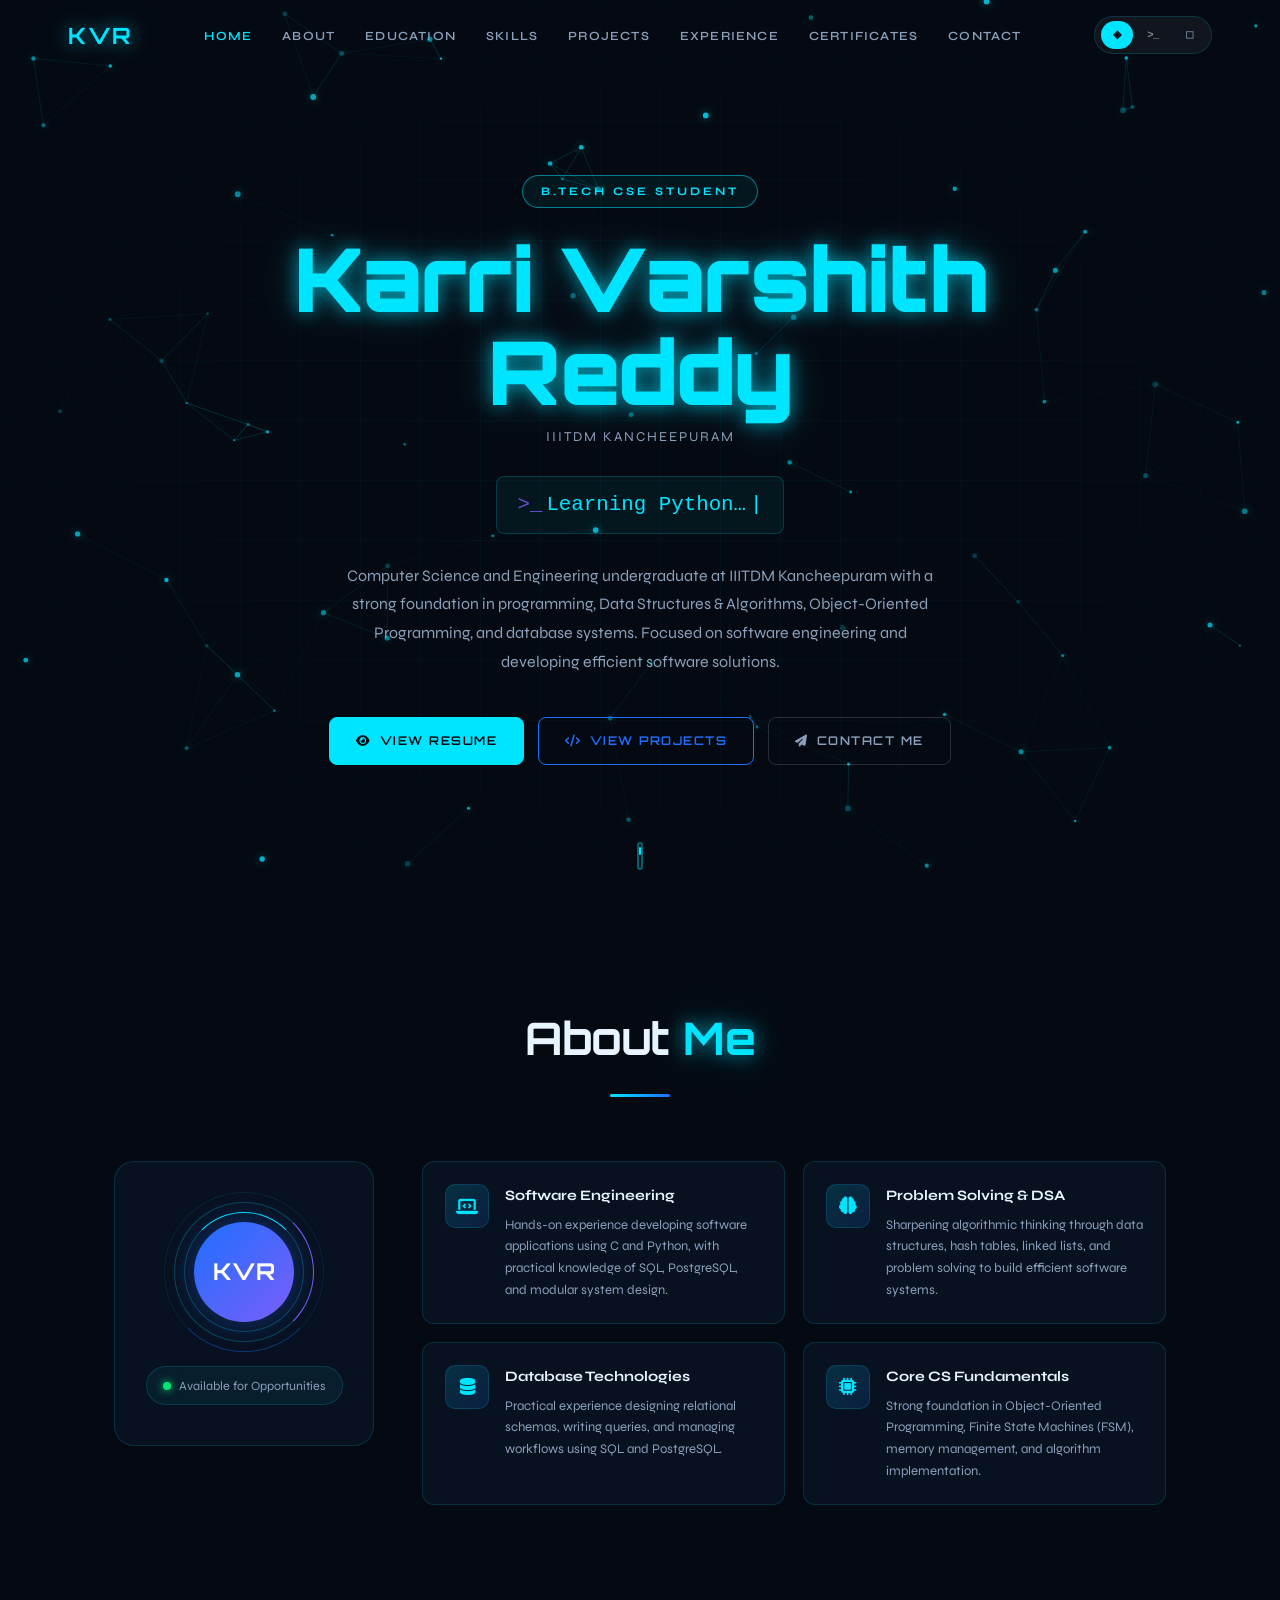
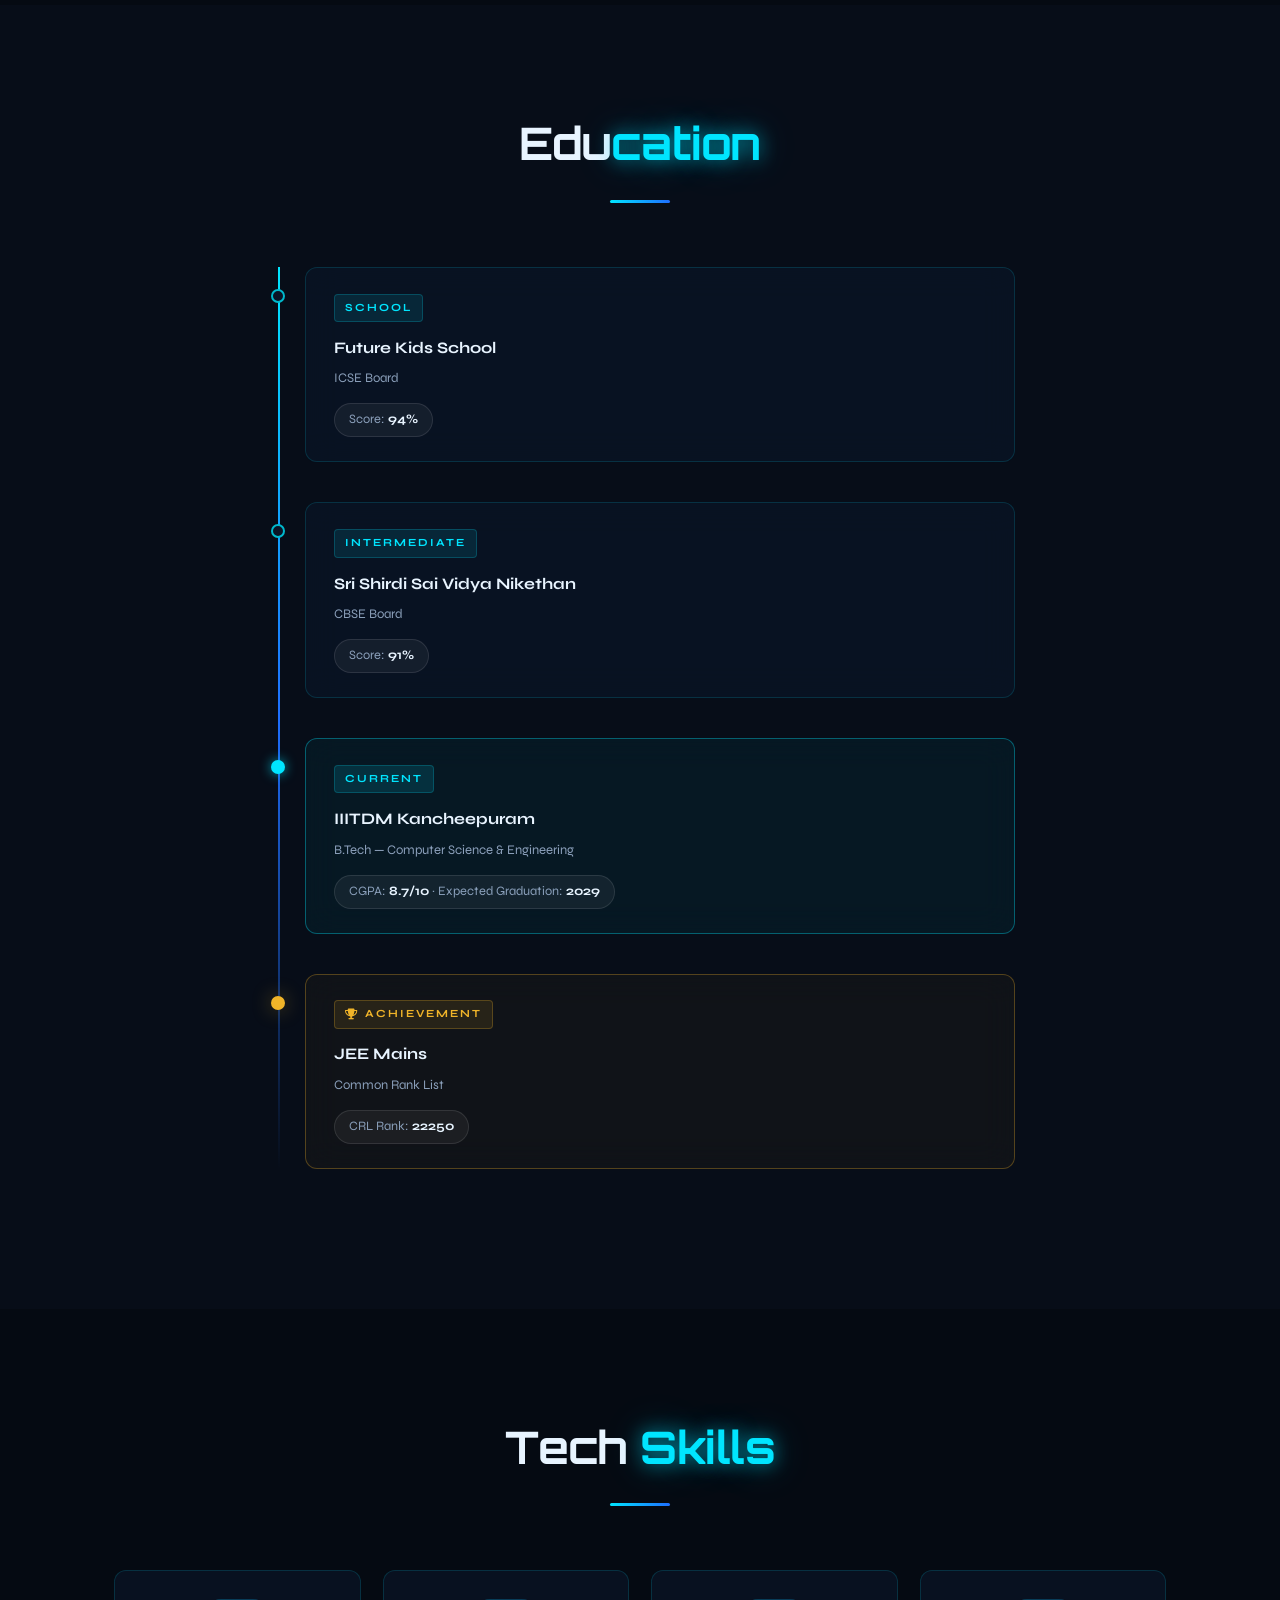
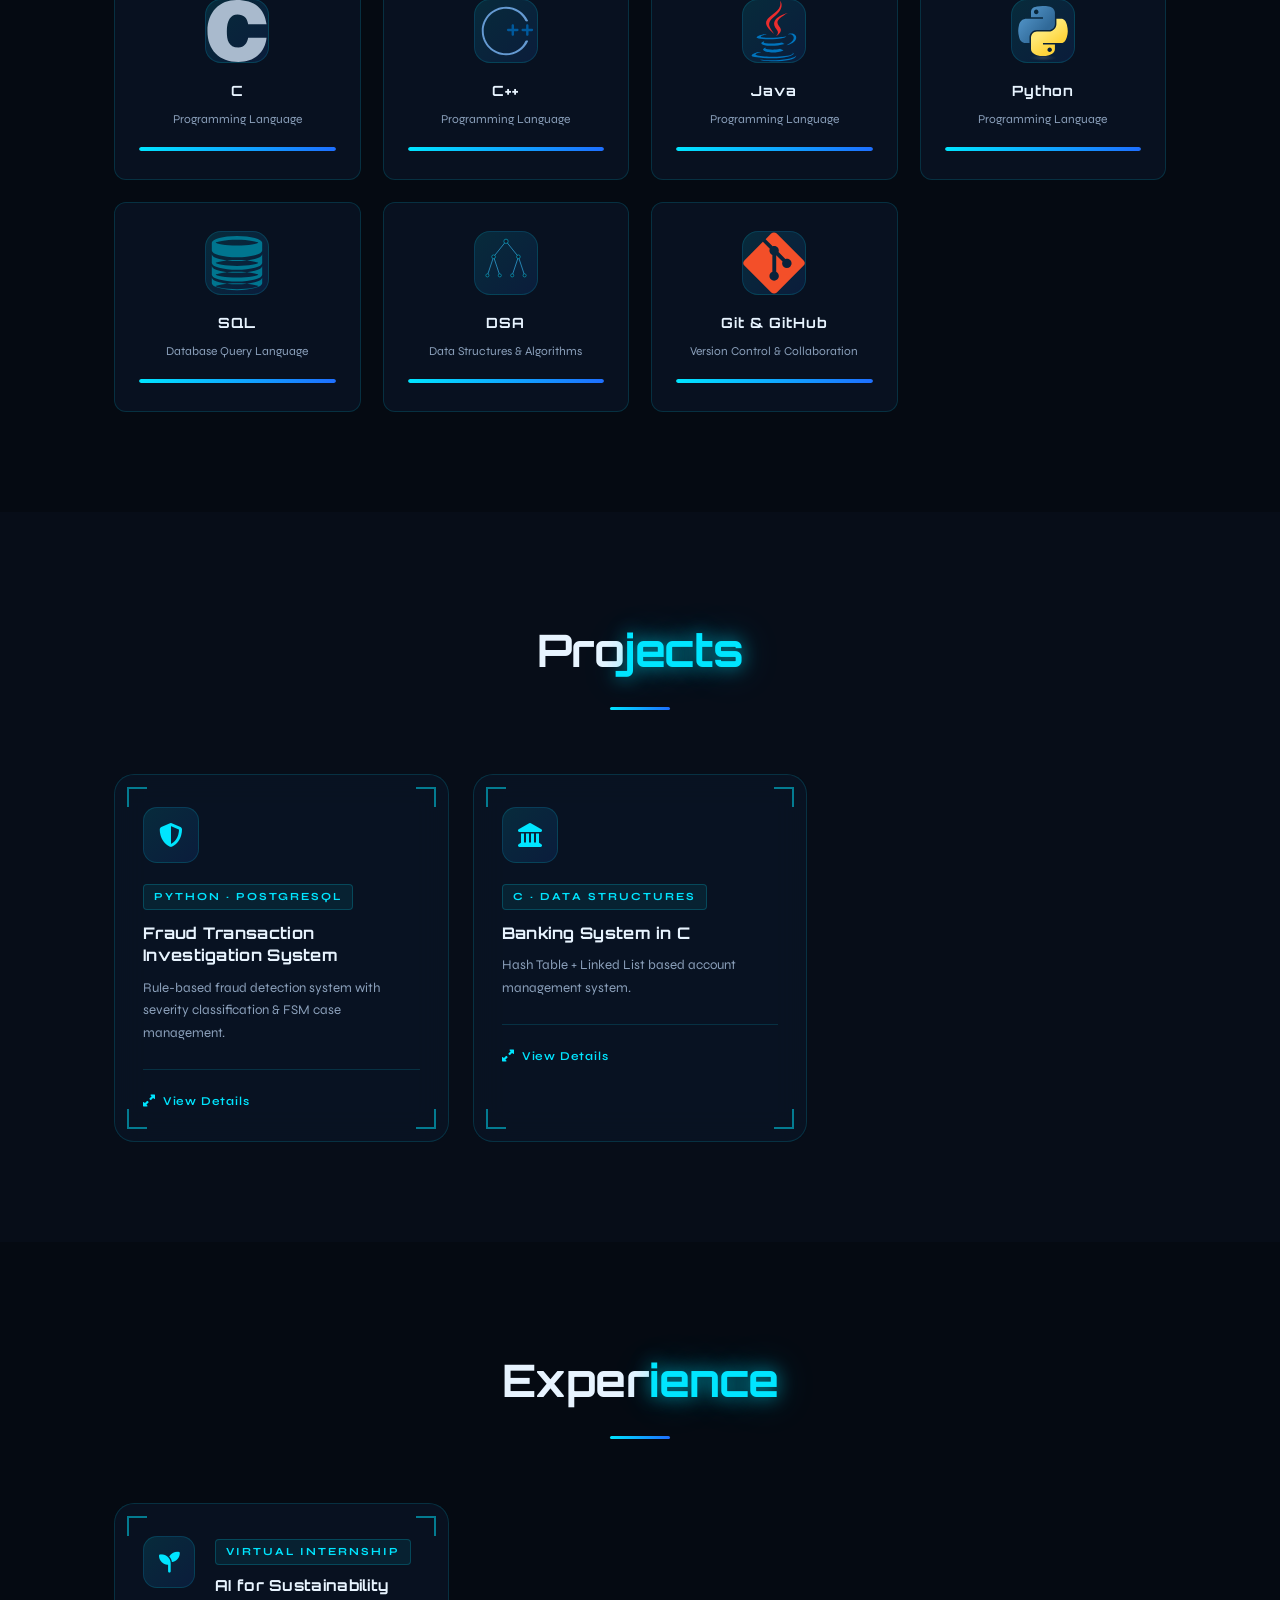
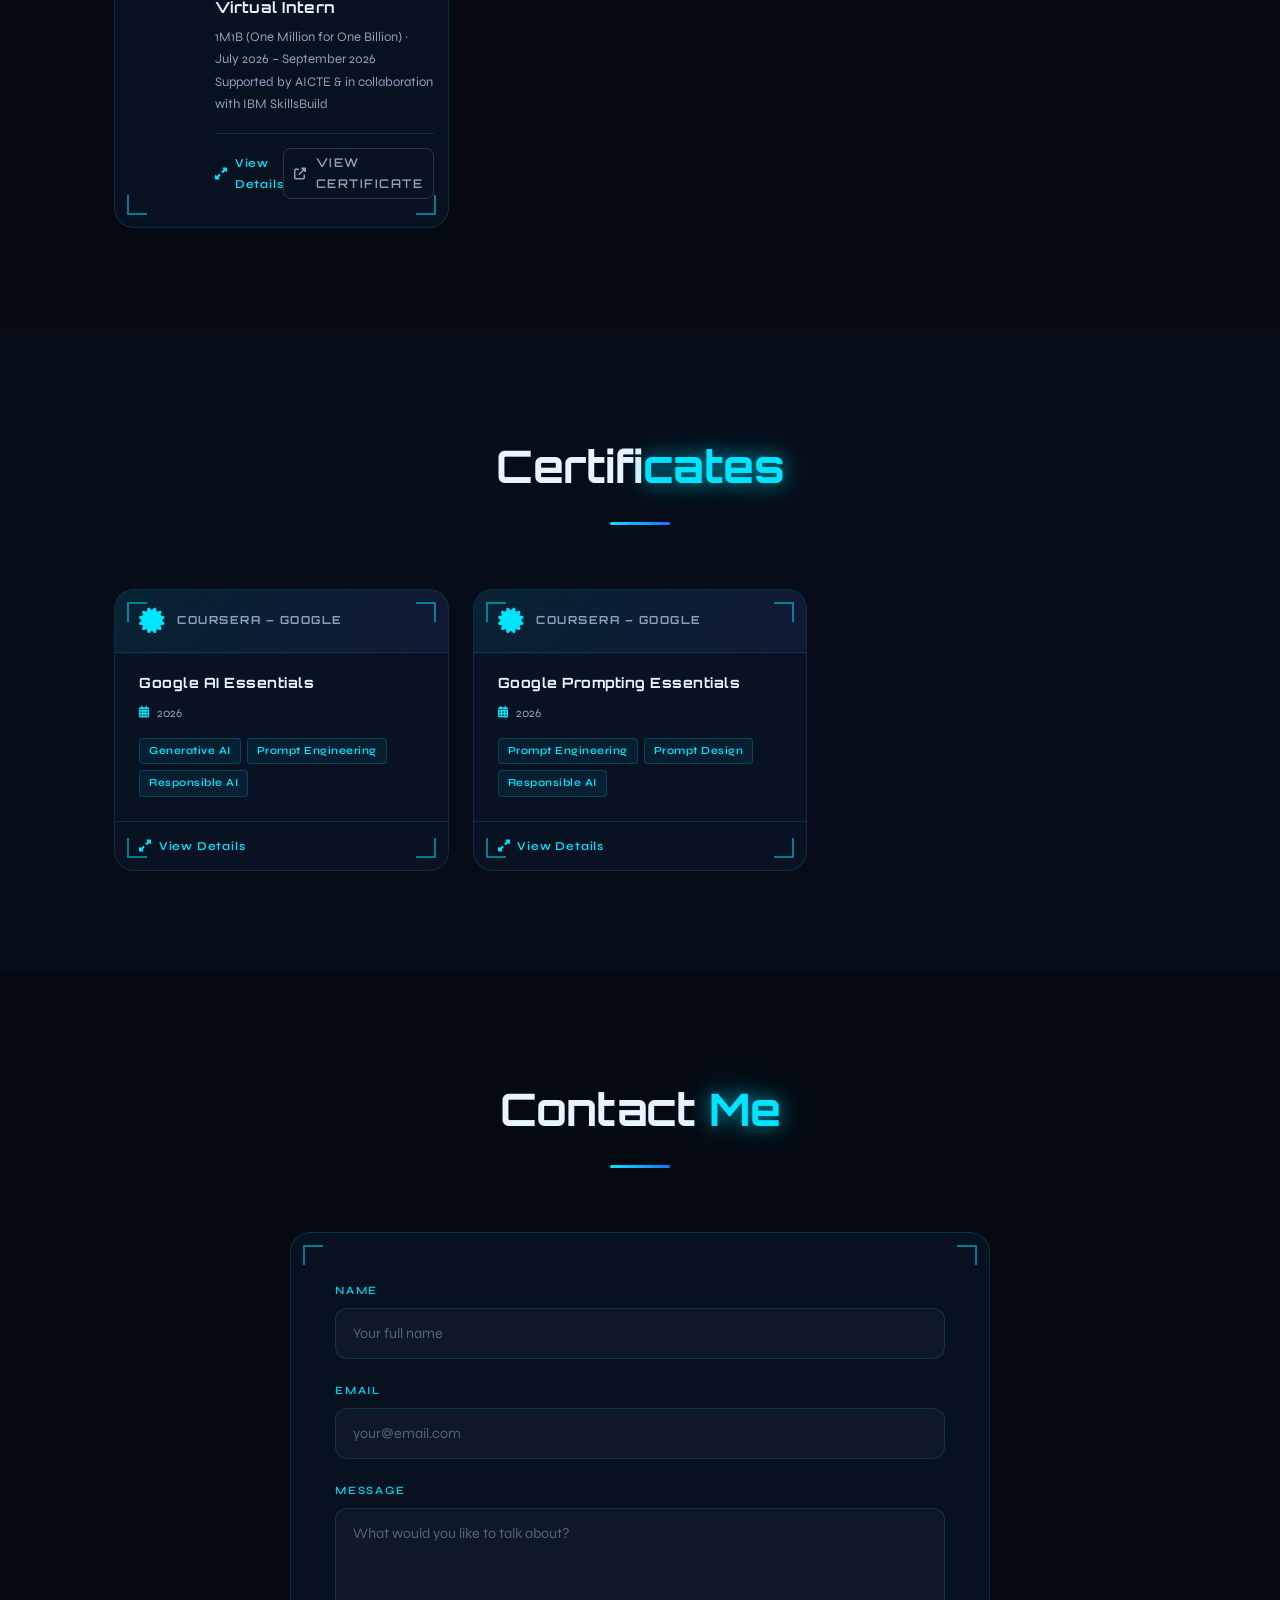
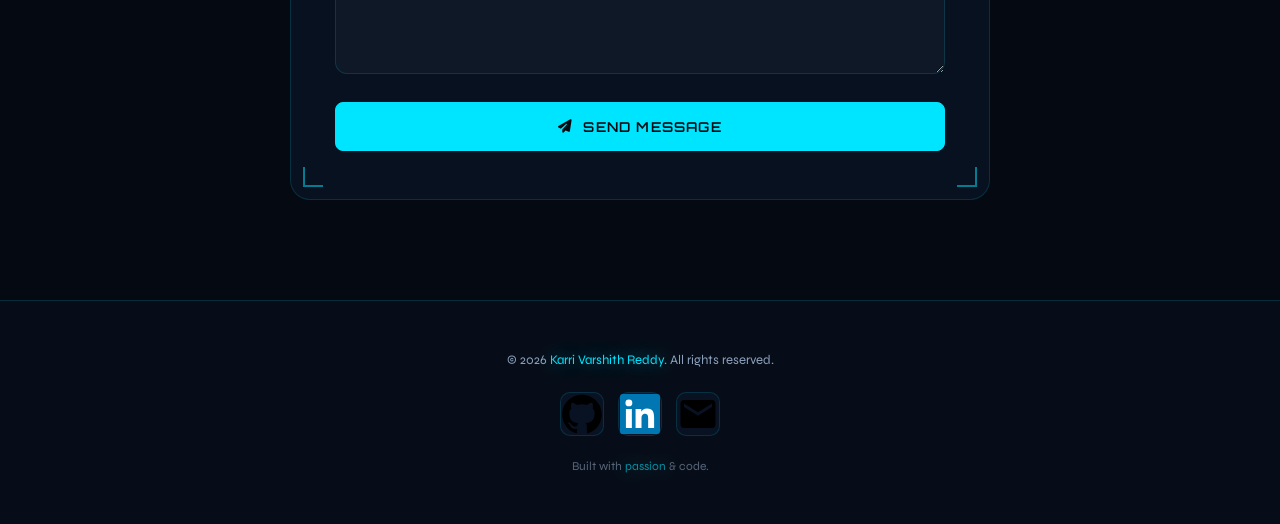
==== commit 8e7d5eab: "Updated resume and experience and projects" ====
--- a/index.html
+++ b/index.html
@@ -67,9 +67,9 @@
       </div>
  
       <p class="hero-desc">
-        A passionate Computer Science student exploring software development,
-        problem solving, and modern technologies while continuously learning
-        and improving technical skills.
+        Computer Science and Engineering undergraduate at IIITDM Kancheepuram with a strong foundation in programming,
+        Data Structures &amp; Algorithms, Object-Oriented Programming, and database systems. Focused on software engineering
+        and developing efficient software solutions.
       </p>
  
       <div class="hero-buttons">
@@ -77,8 +77,8 @@
         <a href="resume.pdf" target="_blank" rel="noopener noreferrer" class="btn btn-primary" id="resumeBtn">
           <i class="fas fa-eye"></i> View Resume
         </a>
-        <a href="#skills" class="btn btn-secondary">
-          <i class="fas fa-code"></i> View Skills
+        <a href="#projects" class="btn btn-secondary">
+          <i class="fas fa-code"></i> View Projects
         </a>
         <a href="#contact" class="btn btn-ghost">
           <i class="fas fa-paper-plane"></i> Contact Me
@@ -100,7 +100,6 @@
   <section id="about" class="section">
     <div class="container">
       <div class="section-header reveal">
-        <span class="section-tag">// 01</span>
         <h2 class="section-title">About <span class="glow-text">Me</span></h2>
         <div class="section-line"></div>
       </div>
@@ -126,29 +125,29 @@
           <div class="info-card reveal">
             <div class="info-icon"><i class="fas fa-laptop-code"></i></div>
             <div>
-              <h3>Software Development</h3>
-              <p>Deeply interested in frontend and full-stack development, building clean, functional interfaces and exploring how modern software is crafted from the ground up.</p>
+              <h3>Software Engineering</h3>
+              <p>Hands-on experience developing software applications using C and Python, with practical knowledge of SQL, PostgreSQL, and modular system design.</p>
             </div>
           </div>
           <div class="info-card reveal">
             <div class="info-icon"><i class="fas fa-brain"></i></div>
             <div>
-              <h3>Problem Solving & DSA</h3>
-              <p>Sharpening algorithmic thinking through data structures and problem solving, understanding the logic that powers efficient software systems.</p>
+              <h3>Problem Solving &amp; DSA</h3>
+              <p>Sharpening algorithmic thinking through data structures, hash tables, linked lists, and problem solving to build efficient software systems.</p>
             </div>
           </div>
           <div class="info-card reveal">
-            <div class="info-icon"><i class="fas fa-rocket"></i></div>
+            <div class="info-icon"><i class="fas fa-database"></i></div>
             <div>
-              <h3>Continuous Learning</h3>
-              <p>Currently mastering Python and exploring web technologies. Passionate about turning curiosity into projects and ideas into reality through code.</p>
+              <h3>Database Technologies</h3>
+              <p>Practical experience designing relational schemas, writing queries, and managing workflows using SQL and PostgreSQL.</p>
             </div>
           </div>
           <div class="info-card reveal">
             <div class="info-icon"><i class="fas fa-microchip"></i></div>
             <div>
-              <h3>Tech Exploration</h3>
-              <p>Eager to explore the intersection of technology and creativity — from open-source tools to emerging frameworks and developer ecosystems.</p>
+              <h3>Core CS Fundamentals</h3>
+              <p>Strong foundation in Object-Oriented Programming, Finite State Machines (FSM), memory management, and algorithm implementation.</p>
             </div>
           </div>
         </div>
@@ -162,7 +161,6 @@
   <section id="education" class="section section-alt">
     <div class="container">
       <div class="section-header reveal">
-        <span class="section-tag">// 02</span>
         <h2 class="section-title">Edu<span class="glow-text">cation</span></h2>
         <div class="section-line"></div>
       </div>
@@ -198,7 +196,7 @@
             <div class="timeline-badge badge-active">Current</div>
             <h3>IIITDM Kancheepuram</h3>
             <p class="timeline-sub">B.Tech — Computer Science &amp; Engineering</p>
-            <div class="score-pill">Expected Graduation: <strong>2029</strong></div>
+            <div class="score-pill">CGPA: <strong>8.7/10</strong> &middot; Expected Graduation: <strong>2029</strong></div>
           </div>
         </div>
  
@@ -223,7 +221,6 @@
   <section id="skills" class="section">
     <div class="container">
       <div class="section-header reveal">
-        <span class="section-tag">// 03</span>
         <h2 class="section-title">Tech <span class="glow-text">Skills</span></h2>
         <div class="section-line"></div>
       </div>
@@ -235,7 +232,25 @@
             <img src="image/clogo.svg" alt="C" class="skill-svg" />
           </div>
           <h3>C</h3>
-          <p>Programing language</p>  
+          <p>Programming Language</p>  
+          <div class="skill-bar"><div class="skill-fill" data-width="100"></div></div>
+        </div>
+        <!-- C++ -->
+        <div class="skill-card reveal">
+          <div class="skill-icon-wrap">
+            <img src="image/cpplogo.svg" alt="C++" class="skill-svg" />
+          </div>
+          <h3>C++</h3>
+          <p>Programming Language</p>  
+          <div class="skill-bar"><div class="skill-fill" data-width="100"></div></div>
+        </div>
+        <!-- Java -->
+        <div class="skill-card reveal">
+          <div class="skill-icon-wrap">
+            <img src="image/javalogo.svg" alt="Java" class="skill-svg" />
+          </div>
+          <h3>Java</h3>
+          <p>Programming Language</p>  
           <div class="skill-bar"><div class="skill-fill" data-width="100"></div></div>
         </div>
         <!-- Python -->
@@ -244,34 +259,16 @@
             <img src="image/pythonlogo.svg" alt="Python" class="skill-svg" />
           </div>
           <h3>Python</h3>
-          <p>Programing language</p>
+          <p>Programming Language</p>
           <div class="skill-bar"><div class="skill-fill" data-width="100"></div></div>
         </div>
-        <!-- HTML -->
+        <!-- SQL -->
         <div class="skill-card reveal">
           <div class="skill-icon-wrap">
-            <img src="image/htmllogo.svg" alt="HTML" class="skill-svg" />
-          </div>
-          <h3>HTML</h3>
-          <p>Markup Language</p>
-          <div class="skill-bar"><div class="skill-fill" data-width="100"></div></div>
-        </div>
-        <!-- CSS -->
-        <div class="skill-card reveal">
-          <div class="skill-icon-wrap">
-            <img src="image/csslogo.svg" alt="CSS" class="skill-svg" />
-          </div>
-          <h3>CSS</h3>
-          <p>Styling Language</p>
-          <div class="skill-bar"><div class="skill-fill" data-width="100"></div></div>
-        </div>
-        <!-- JavaScript -->
-        <div class="skill-card reveal">
-          <div class="skill-icon-wrap">
-            <img src="image/javascriptlogo.svg" alt="JavaScript" class="skill-svg" />
-          </div>
-          <h3>JavaScript</h3>
-          <p>Scripting Language</p>
+            <img src="image/sqllogo.svg" alt="SQL" class="skill-svg" />
+          </div>
+          <h3>SQL</h3>
+          <p>Database Query Language</p>
           <div class="skill-bar"><div class="skill-fill" data-width="100"></div></div>
         </div>
         <!-- DSA -->
@@ -280,7 +277,7 @@
             <img src="image/dsalogo.svg" alt="DSA" class="skill-svg" />
           </div>
           <h3>DSA</h3>
-          <p>Data Structures And Algorithms</p>
+          <p>Data Structures &amp; Algorithms</p>
           <div class="skill-bar"><div class="skill-fill" data-width="100"></div></div>
         </div>
         <!-- Git & GitHub -->
@@ -289,7 +286,7 @@
             <img src="image/gitlogo.svg" alt="Git" class="skill-svg" />
           </div>
           <h3>Git &amp; GitHub</h3>
-          <p> </p>
+          <p>Version Control &amp; Collaboration</p>
           <div class="skill-bar"><div class="skill-fill" data-width="100"></div></div>
         </div>
       </div>
@@ -302,21 +299,40 @@
   <section id="projects" class="section section-alt">
     <div class="container">
       <div class="section-header reveal">
-        <span class="section-tag">// 04</span>
         <h2 class="section-title">Pro<span class="glow-text">jects</span></h2>
         <div class="section-line"></div>
       </div>
  
-      <!-- Projects grid — add more .proj-card divs here for future projects -->
+      <!-- Projects grid -->
       <div class="proj-grid">
  
+        <!-- PROJECT: Fraud Transaction Investigation System -->
+        <div class="proj-card reveal" data-project="fraud">
+          <div class="proj-card-inner">
+            <div class="proj-icon-wrap">
+              <i class="fas fa-shield-alt"></i>
+            </div>
+            <div class="proj-lang-badge">Python &middot; PostgreSQL</div>
+            <h3 class="proj-title">Fraud Transaction Investigation System</h3>
+            <p class="proj-short">Rule-based fraud detection system with severity classification &amp; FSM case management.</p>
+            <div class="proj-footer">
+              <span class="proj-click-hint"><i class="fas fa-expand-alt"></i> View Details</span>
+            </div>
+          </div>
+          <!-- Corner brackets -->
+          <div class="corner tl"></div>
+          <div class="corner tr"></div>
+          <div class="corner bl"></div>
+          <div class="corner br"></div>
+        </div>
+
         <!-- PROJECT: Banking System in C -->
         <div class="proj-card reveal" data-project="banking">
           <div class="proj-card-inner">
             <div class="proj-icon-wrap">
               <i class="fas fa-landmark"></i>
             </div>
-            <div class="proj-lang-badge">C</div>
+            <div class="proj-lang-badge">C &middot; Data Structures</div>
             <h3 class="proj-title">Banking System in C</h3>
             <p class="proj-short">Hash Table + Linked List based account management system.</p>
             <div class="proj-footer">
@@ -330,15 +346,85 @@
           <div class="corner br"></div>
         </div>
  
-        <!-- Add more project cards below this comment in future -->
- 
       </div>
     </div>
   </section>
  
   <!-- ============================================================
+       PROJECT MODAL — Fraud Transaction Investigation System
+  ============================================================ -->
+  <div id="modal-fraud" class="proj-modal" role="dialog" aria-modal="true" aria-label="Fraud Transaction Investigation System — Project Details">
+    <div class="proj-modal-overlay"></div>
+    <div class="proj-modal-box">
+ 
+      <!-- Close button -->
+      <button class="proj-modal-close" aria-label="Close modal"><i class="fas fa-times"></i></button>
+ 
+      <!-- Header -->
+      <div class="proj-modal-header">
+        <div class="proj-modal-icon"><i class="fas fa-shield-alt"></i></div>
+        <div>
+          <div class="proj-lang-badge">Python &middot; PostgreSQL</div>
+          <h2>Fraud Transaction Investigation System</h2>
+        </div>
+      </div>
+ 
+      <!-- Description -->
+      <p class="proj-modal-desc">
+        A fraud detection and investigation system to identify suspicious banking transactions and manage investigation workflows.
+      </p>
+ 
+      <!-- Three columns: Features · Technologies · Learning -->
+      <div class="proj-modal-cols">
+ 
+        <div class="proj-modal-col">
+          <h4><i class="fas fa-list-check"></i> Features</h4>
+          <ul>
+            <li>Detects suspicious banking transactions</li>
+            <li>5 rule-based fraud detection algorithms</li>
+            <li>Suspicious transaction pattern matching</li>
+            <li>Severity classification and alert generation</li>
+            <li>Finite State Machine (FSM) case lifecycle</li>
+            <li>Investigation workflow state transitions</li>
+          </ul>
+        </div>
+ 
+        <div class="proj-modal-col">
+          <h4><i class="fas fa-microchip"></i> Technologies</h4>
+          <ul>
+            <li>Python</li>
+            <li>PostgreSQL</li>
+            <li>Relational Database Modeling</li>
+            <li>Finite State Machine (FSM)</li>
+            <li>Rule-based detection algorithms</li>
+          </ul>
+        </div>
+ 
+        <div class="proj-modal-col">
+          <h4><i class="fas fa-graduation-cap"></i> Learning Outcomes</h4>
+          <ul>
+            <li>Workflow orchestration using state machines</li>
+            <li>Financial fraud detection rule design</li>
+            <li>Relational database indexing and queries</li>
+          </ul>
+        </div>
+ 
+      </div>
+ 
+      <!-- GitHub link -->
+      <div class="proj-modal-actions">
+        <a href="https://github.com/varshithreddy1109/Fraud-Transaction-Investigation-System"
+           target="_blank" rel="noopener noreferrer"
+           class="btn btn-primary">
+          <i class="fab fa-github"></i> View on GitHub
+        </a>
+      </div>
+ 
+    </div>
+  </div>
+
+  <!-- ============================================================
        PROJECT MODAL — Banking System in C
-       Opened when the project card is clicked
   ============================================================ -->
   <div id="modal-banking" class="proj-modal" role="dialog" aria-modal="true" aria-label="Banking System in C — Project Details">
     <div class="proj-modal-overlay"></div>
@@ -351,7 +437,7 @@
       <div class="proj-modal-header">
         <div class="proj-modal-icon"><i class="fas fa-landmark"></i></div>
         <div>
-          <div class="proj-lang-badge">C</div>
+          <div class="proj-lang-badge">C &middot; Data Structures</div>
           <h2>Banking System in C</h2>
         </div>
       </div>
@@ -383,7 +469,7 @@
           <ul>
             <li>C Programming</li>
             <li>Data Structures (Hash Table, Linked List)</li>
-            <li>Dynamic Memory Allocation (malloc)</li>
+            <li>Dynamic Memory Allocation (malloc / free)</li>
           </ul>
         </div>
  
@@ -416,54 +502,120 @@
   <section id="experience" class="section">
     <div class="container">
       <div class="section-header reveal">
-        <span class="section-tag">// 05</span>
         <h2 class="section-title">Exper<span class="glow-text">ience</span></h2>
         <div class="section-line"></div>
       </div>
 
-      <!-- Experience grid — add .exp-modal-card divs here when you have experience -->
+      <!-- Experience grid -->
       <div class="exp-grid">
 
-        <!-- PLACEHOLDER: Yet to be announced — replace with real exp-modal-card blocks when ready -->
-        <div class="exp-placeholder reveal">
-          <div class="exp-placeholder-icon">
-            <i class="fas fa-terminal"></i>
-          </div>
-          <h3>Yet to be Announced</h3>
-          <p>Currently building skills and exploring opportunities.<br/>Experience will be updated as the journey grows.</p>
-          <div class="placeholder-dots">
-            <span></span><span></span><span></span>
-          </div>
+        <!-- INTERNSHIP CARD: 1M1B AI for Sustainability -->
+        <div class="exp-modal-card reveal" data-exp="1m1b">
+          <div class="exp-card-inner">
+            <div class="exp-card-icon">
+              <i class="fas fa-seedling"></i>
+            </div>
+            <div class="exp-card-meta">
+              <span class="exp-type-badge">Virtual Internship</span>
+              <h3 class="exp-card-title">AI for Sustainability Virtual Intern</h3>
+              <p class="exp-card-short">
+                1M1B (One Million for One Billion) &middot; July 2026 – September 2026<br />
+                Supported by AICTE &amp; in collaboration with IBM SkillsBuild
+              </p>
+              <div class="exp-card-footer" style="display:flex; justify-content:space-between; align-items:center;">
+                <span class="exp-click-hint"><i class="fas fa-expand-alt"></i> View Details</span>
+                <a href="1m1b-internship-certificate.pdf" target="_blank" rel="noopener noreferrer" class="btn btn-ghost" style="padding:4px 10px; font-size:0.75rem;" onclick="event.stopPropagation();">
+                  <i class="fas fa-external-link-alt"></i> View Certificate
+                </a>
+              </div>
+            </div>
+          </div>
+          <!-- Corner brackets -->
           <div class="corner tl"></div>
           <div class="corner tr"></div>
           <div class="corner bl"></div>
           <div class="corner br"></div>
         </div>
 
-        <!-- Add more exp-modal-card divs below for future experience entries -->
-
       </div>
 
     </div>
   </section>
 
   <!-- ============================================================
-       EXPERIENCE MODALS — place modals here (below experience section)
-       Each modal id must match data-exp="ID" on the card above
-  ============================================================ -->
- 
+       EXPERIENCE MODAL — 1M1B AI for Sustainability
+  ============================================================ -->
+  <div id="expmodal-1m1b" class="exp-modal" role="dialog" aria-modal="true" aria-label="1M1B AI for Sustainability Virtual Internship — Details">
+    <div class="exp-modal-overlay"></div>
+    <div class="exp-modal-box">
+
+      <button class="exp-modal-close" aria-label="Close modal"><i class="fas fa-times"></i></button>
+
+      <div class="exp-modal-header">
+        <div class="exp-modal-icon"><i class="fas fa-seedling"></i></div>
+        <div>
+          <span class="exp-type-badge">Virtual Internship</span>
+          <h2>AI for Sustainability Virtual Intern</h2>
+        </div>
+      </div>
+
+      <div class="exp-modal-meta">
+        <div class="exp-modal-meta-item">
+          <i class="fas fa-building"></i> 1M1B (One Million for One Billion)
+        </div>
+        <div class="exp-modal-meta-item">
+          <i class="fas fa-calendar-alt"></i> July 2026 – September 2026
+        </div>
+        <div class="exp-modal-meta-item">
+          <i class="fas fa-university"></i> IIITDM Kancheepuram
+        </div>
+        <div class="exp-modal-meta-item">
+          <i class="fas fa-award"></i> Supported by AICTE &amp; IBM SkillsBuild
+        </div>
+      </div>
+
+      <div class="exp-modal-desc">
+        <p>
+          Successfully completed the AI for Sustainability Virtual Internship organized by 1M1B (One Million for One Billion), supported by AICTE in collaboration with IBM SkillsBuild.
+        </p>
+        <p style="margin-top: 10px;">
+          Gained practical exposure to AI, responsible AI usage, and sustainability concepts aligned with the United Nations Sustainable Development Goals (SDGs). Explored Agentic AI and Retrieval-Augmented Generation (RAG) systems for solving real-world problems.
+        </p>
+      </div>
+
+      <div class="exp-modal-skills">
+        <h4><i class="fas fa-code"></i> Focus Areas &amp; Key Concepts</h4>
+        <div class="exp-skill-tags">
+          <span>Agentic AI</span>
+          <span>Retrieval-Augmented Generation (RAG)</span>
+          <span>Responsible AI</span>
+          <span>UN SDGs</span>
+          <span>Sustainability</span>
+        </div>
+      </div>
+
+      <div class="exp-modal-actions">
+        <a href="1m1b-internship-certificate.pdf"
+           target="_blank" rel="noopener noreferrer"
+           class="btn btn-primary">
+          <i class="fas fa-external-link-alt"></i> View Certificate
+        </a>
+      </div>
+
+    </div>
+  </div>
+
   <!-- ============================================================
        CERTIFICATES SECTION
   ============================================================ -->
   <section id="certificates" class="section section-alt">
     <div class="container">
       <div class="section-header reveal">
-        <span class="section-tag">// 06</span>
         <h2 class="section-title">Certifi<span class="glow-text">cates</span></h2>
         <div class="section-line"></div>
       </div>
 
-      <!-- Certificates grid — add .cert-modal-card divs here when you have certificates -->
+      <!-- Certificates grid -->
       <div class="certs-modal-grid">
 
         <!-- CERTIFICATE CARD: Google AI Essentials -->
@@ -490,8 +642,6 @@
           <div class="corner br"></div>
         </div>
 
-        <!-- Add more cert-modal-card divs below for future certificates -->
-
         <!-- CERTIFICATE CARD: Google Prompting Essentials -->
         <div class="cert-modal-card reveal" data-cert="google-prompting">
           <div class="cert-card-ribbon">
@@ -521,8 +671,7 @@
   </section>
 
   <!-- ============================================================
-       CERTIFICATE MODALS — place modals here (below certificates section)
-       Each modal id must match data-cert="ID" on the card above
+       CERTIFICATE MODALS
   ============================================================ -->
 
   <!-- CERTIFICATE MODAL: Google AI Essentials -->
@@ -656,7 +805,6 @@
   <section id="contact" class="section">
     <div class="container">
       <div class="section-header reveal">
-        <span class="section-tag">// 07</span>
         <h2 class="section-title">Contact <span class="glow-text">Me</span></h2>
         <div class="section-line"></div>
       </div>
@@ -668,15 +816,7 @@
           <div class="corner bl"></div>
           <div class="corner br"></div>
 
-          <!-- ── Netlify Form ──────────────────────────────────────────
-               Netlify detects this at build time via:
-                 · name="portfolio-contact"   → form name in dashboard
-                 · netlify + data-netlify="true" → activates Netlify Forms
-                 · hidden form-name input     → required for POST body matching
-               After submission Netlify redirects to /?success=true
-               The inline script below catches that and shows the
-               success state without a full page reload.
-          ──────────────────────────────────────────────────────────── -->
+          <!-- Netlify Form -->
           <form
             id="contactForm"
             name="portfolio-contact"
@@ -733,7 +873,7 @@
             </button>
           </form>
 
-          <!-- Success state — hidden until ?success=true is detected -->
+          <!-- Success state -->
           <div class="form-success" id="formSuccess" aria-live="polite">
             <div class="form-success-icon">
               <i class="fas fa-check-circle"></i>
@@ -771,11 +911,7 @@
  
   <script src="script.js"></script>
 
-  <!-- ── Netlify form success detection ──────────────────────────────
-       Netlify redirects to the action URL (/?success=true) after submit.
-       We catch that here, show the success panel, hide the form, and
-       clean the URL so ?success=true never stays in the address bar.
-  ──────────────────────────────────────────────────────────────── -->
+  <!-- Netlify form success detection -->
   <script>
     (function () {
       if (new URLSearchParams(window.location.search).get('success') === 'true') {
@@ -784,11 +920,10 @@
         if (form)    form.style.display    = 'none';
         if (success) success.style.display = 'flex';
         history.replaceState(null, '', window.location.pathname);
-        // Scroll to contact section so user sees the success message
         var section = document.getElementById('contact');
         if (section) setTimeout(function () { section.scrollIntoView({ behavior: 'smooth' }); }, 100);
       }
     }());
   </script>
 </body>
-</html>+</html>
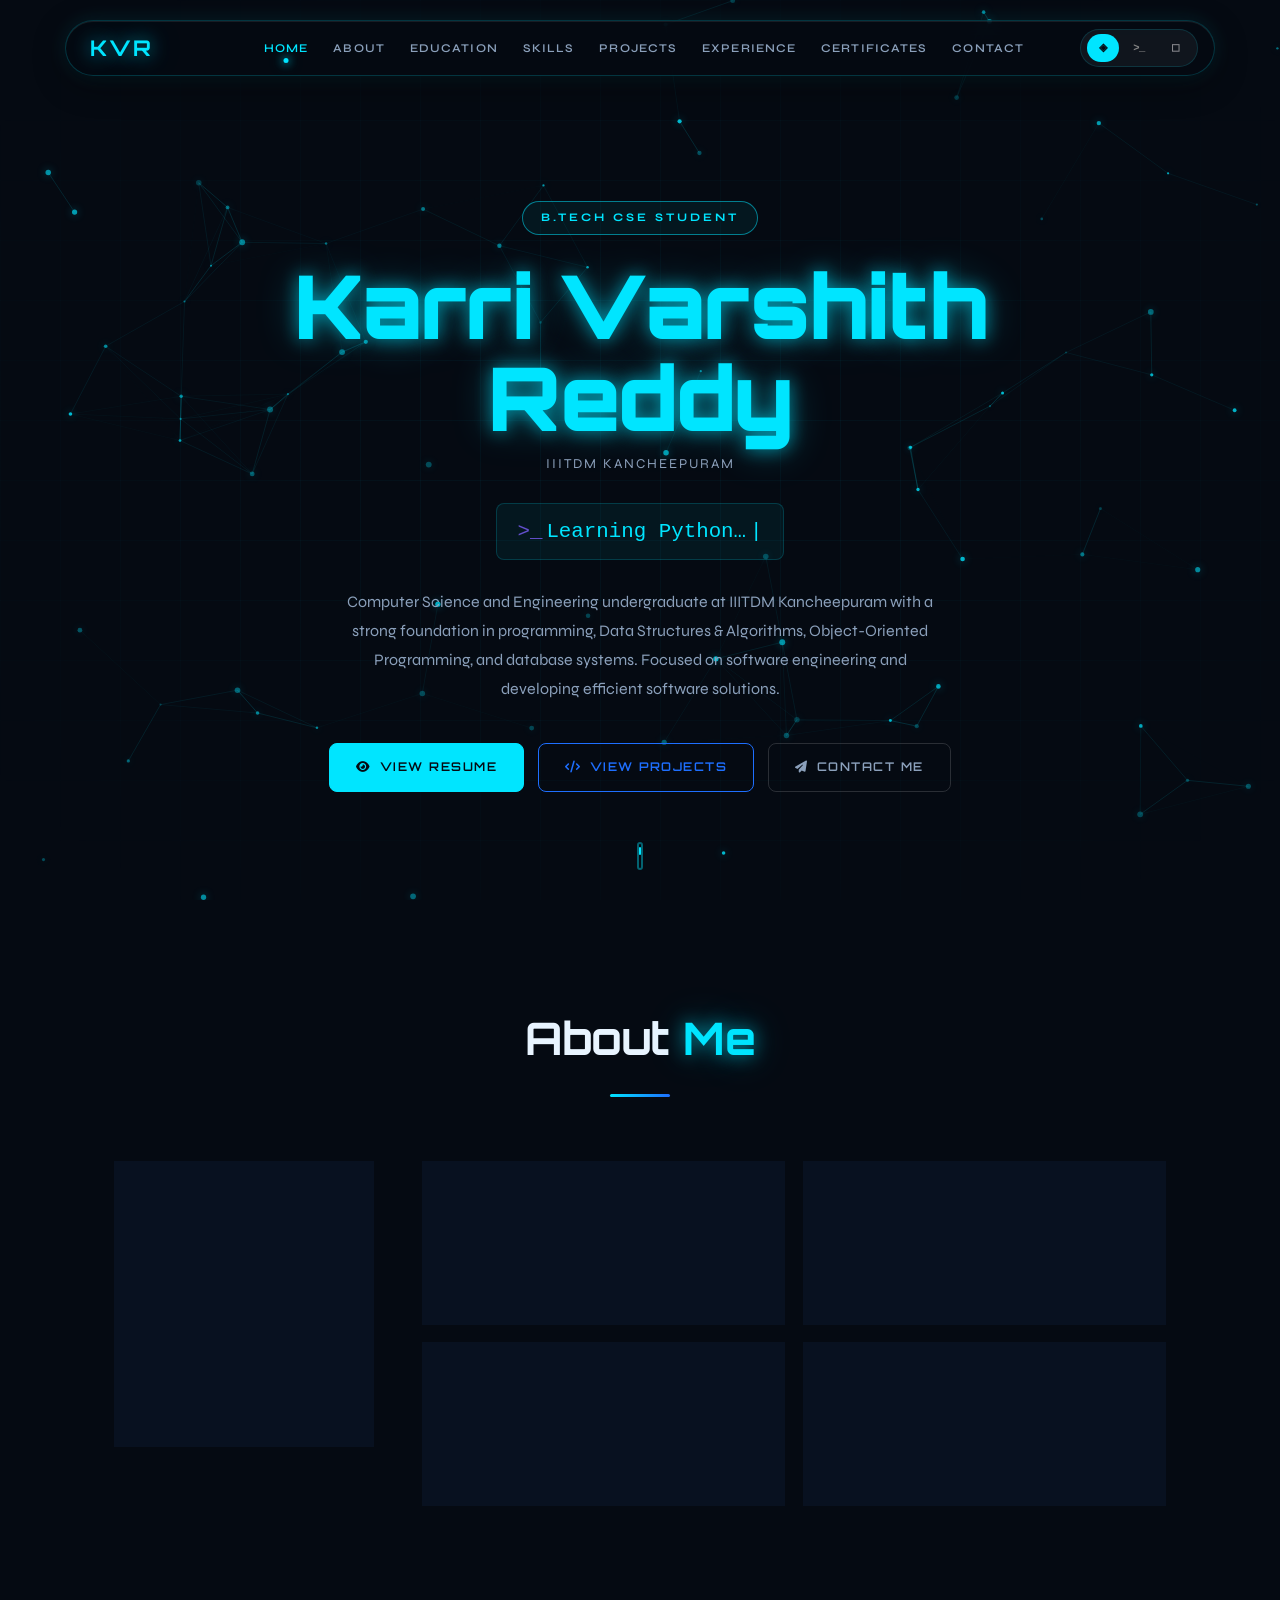
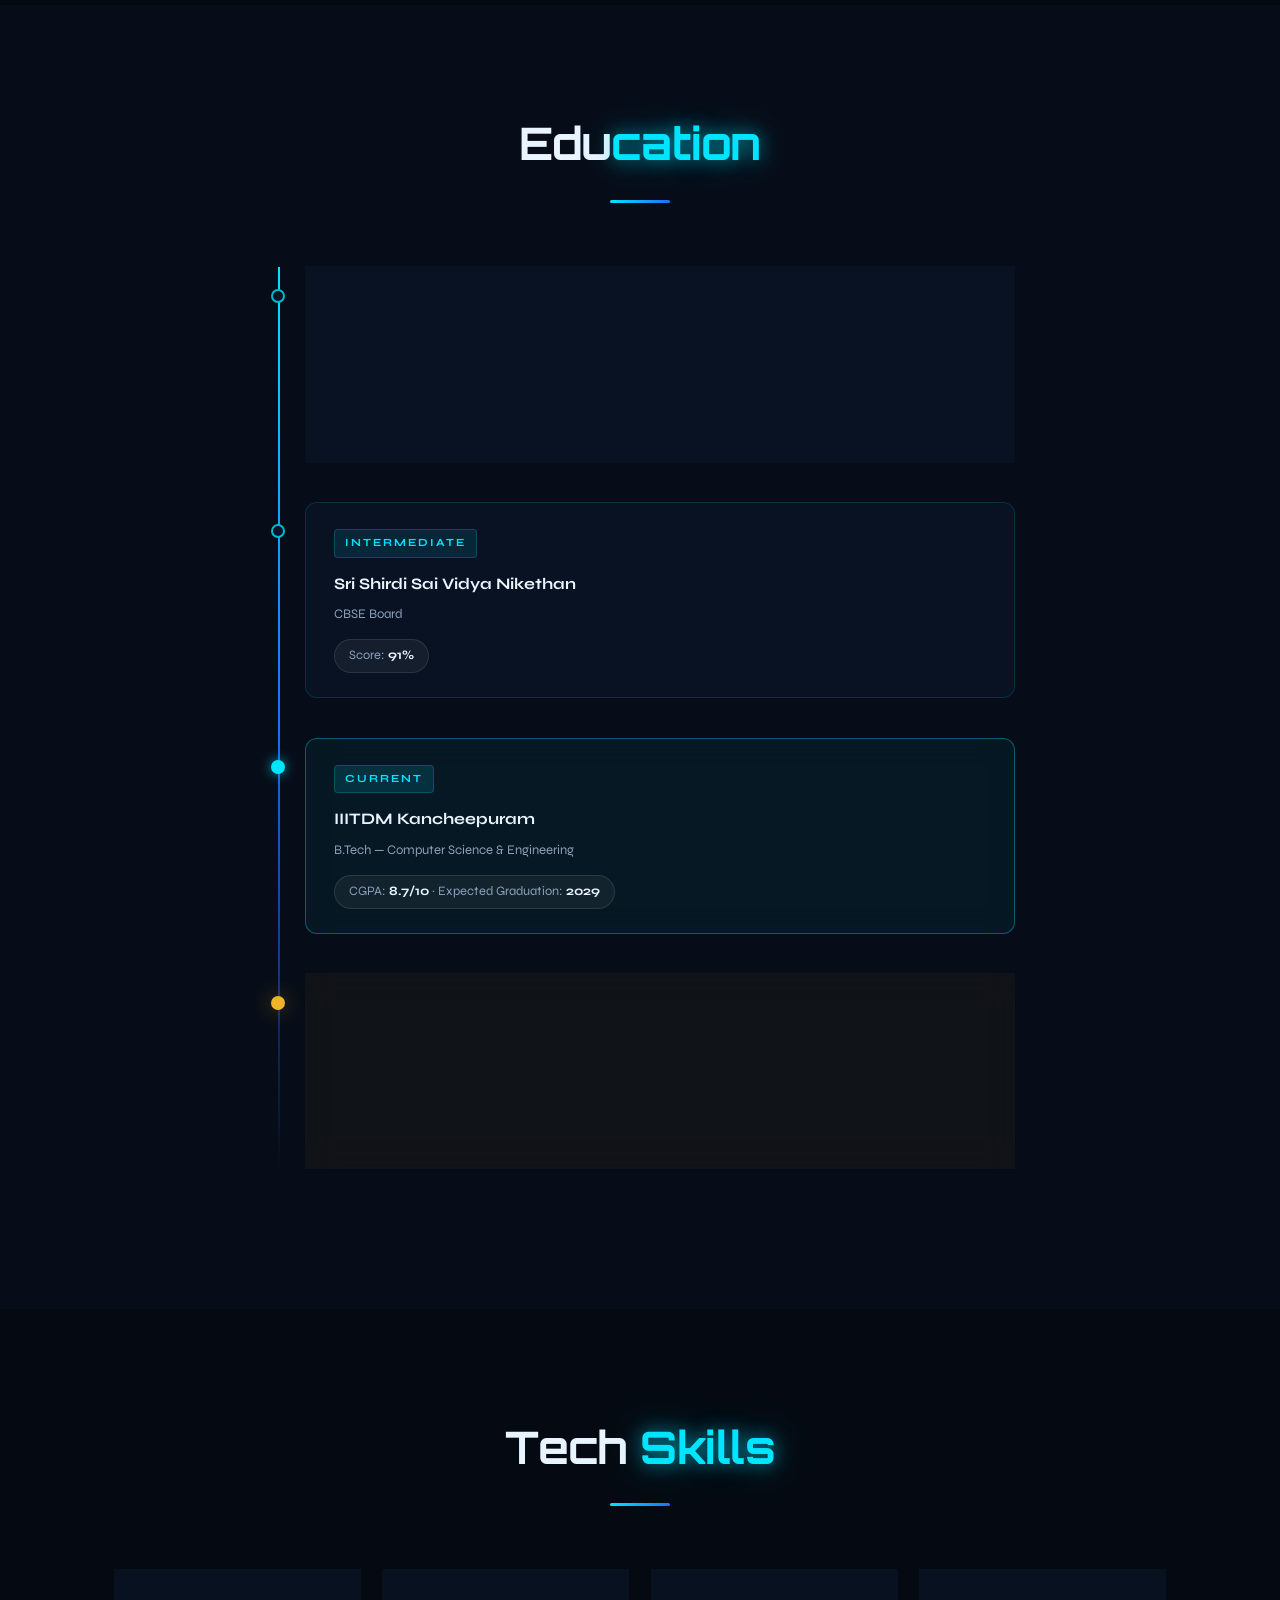
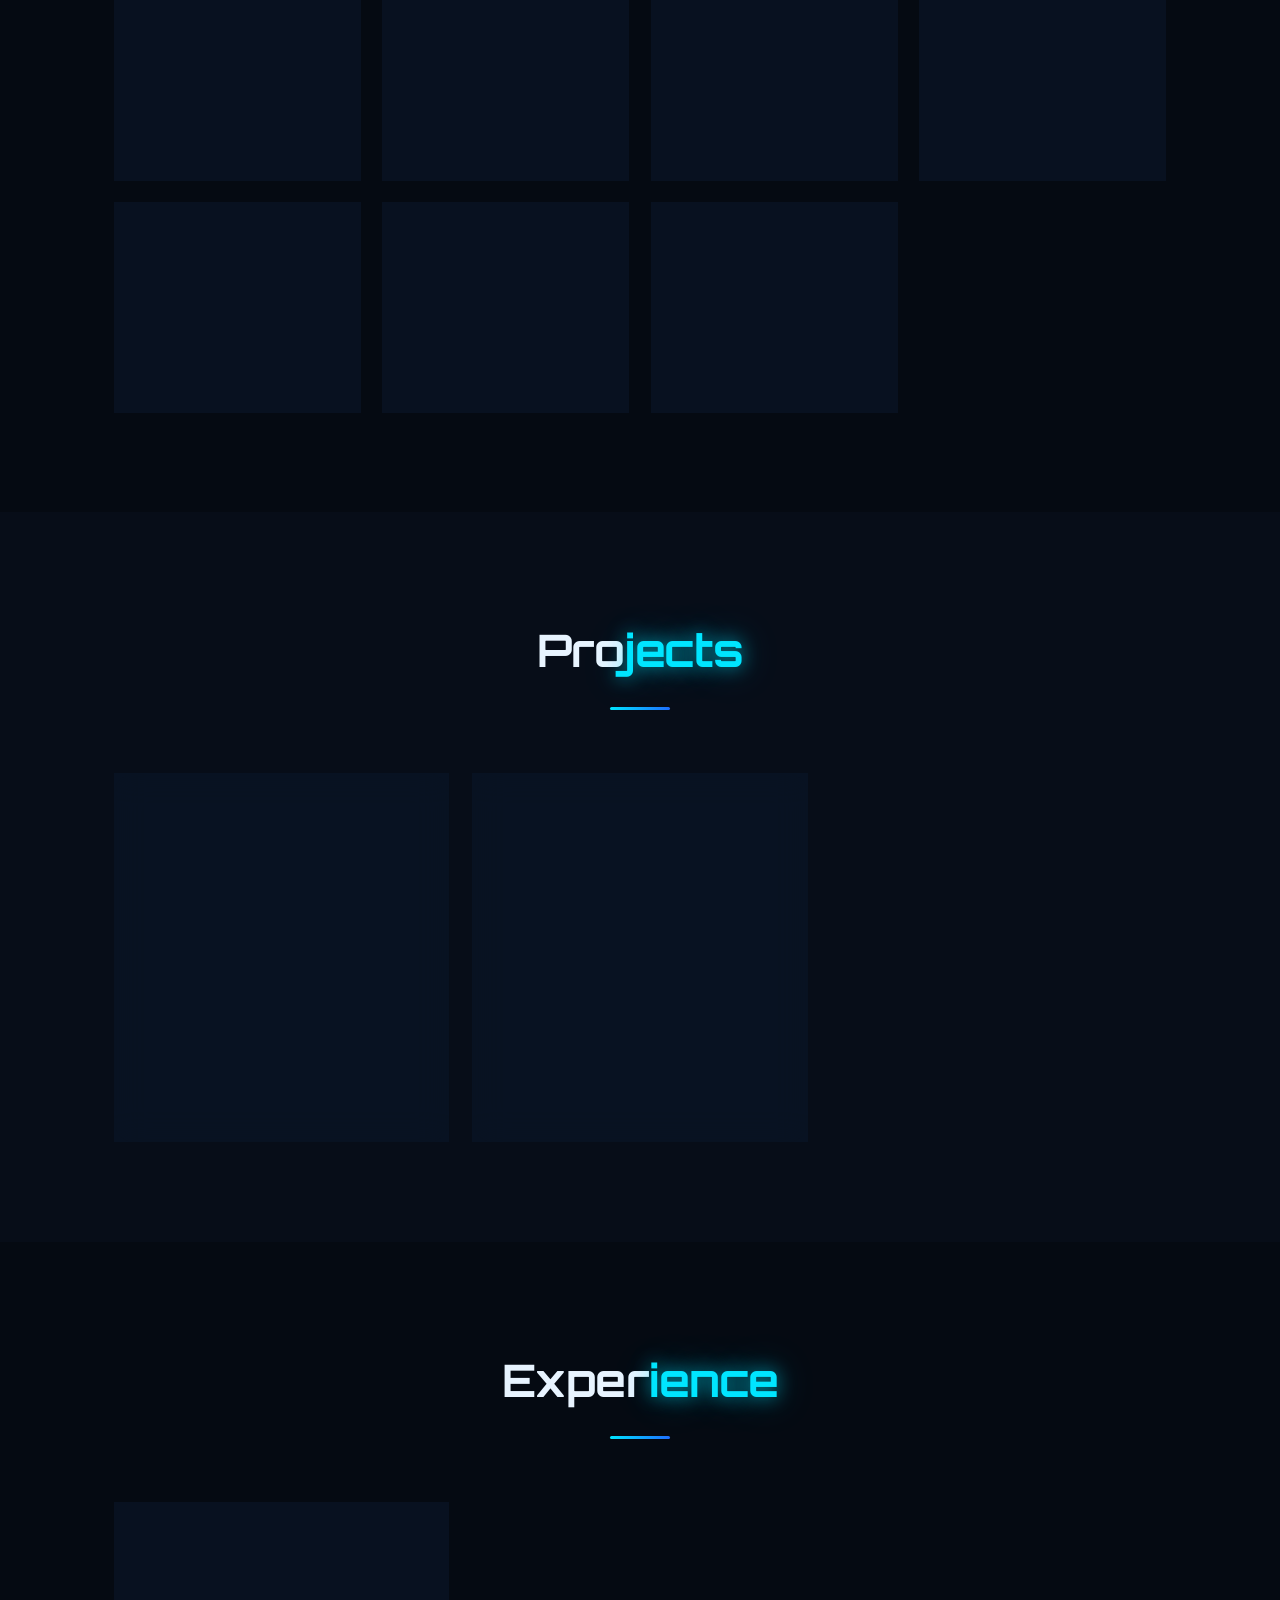
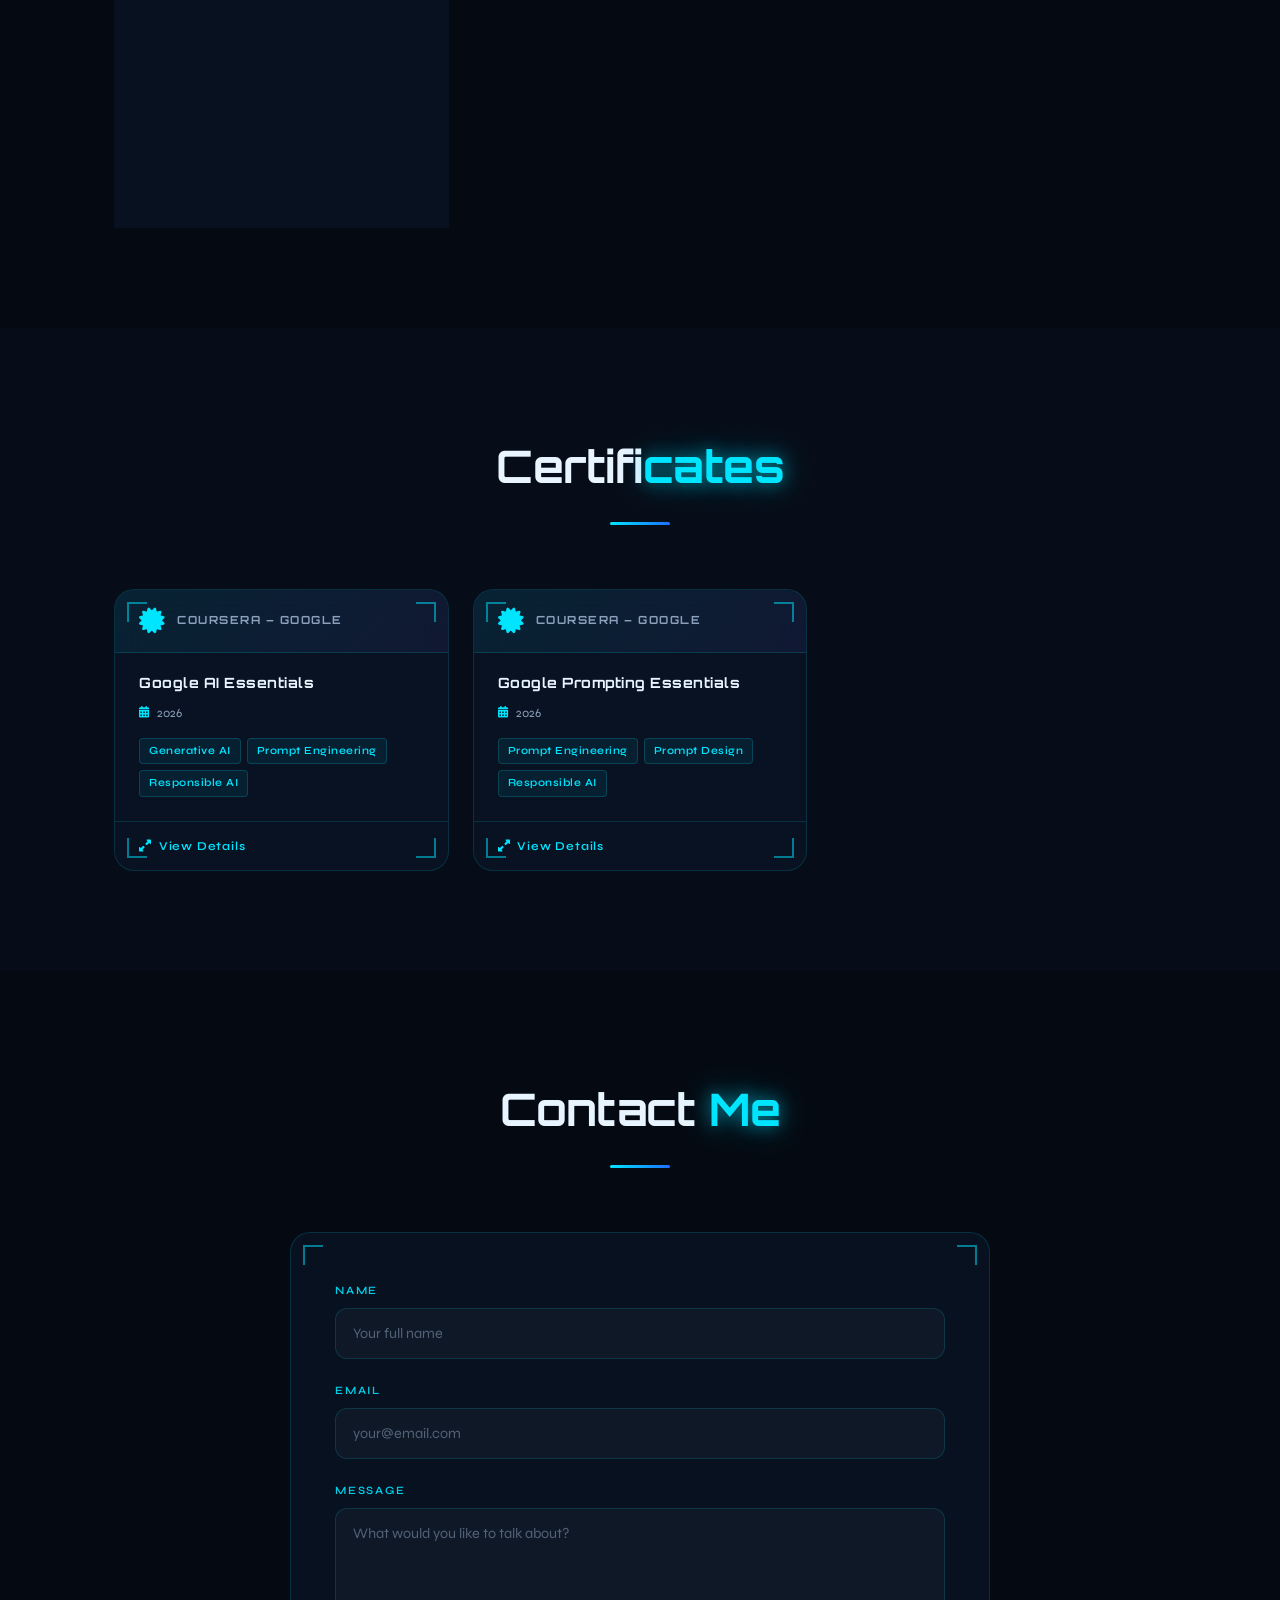
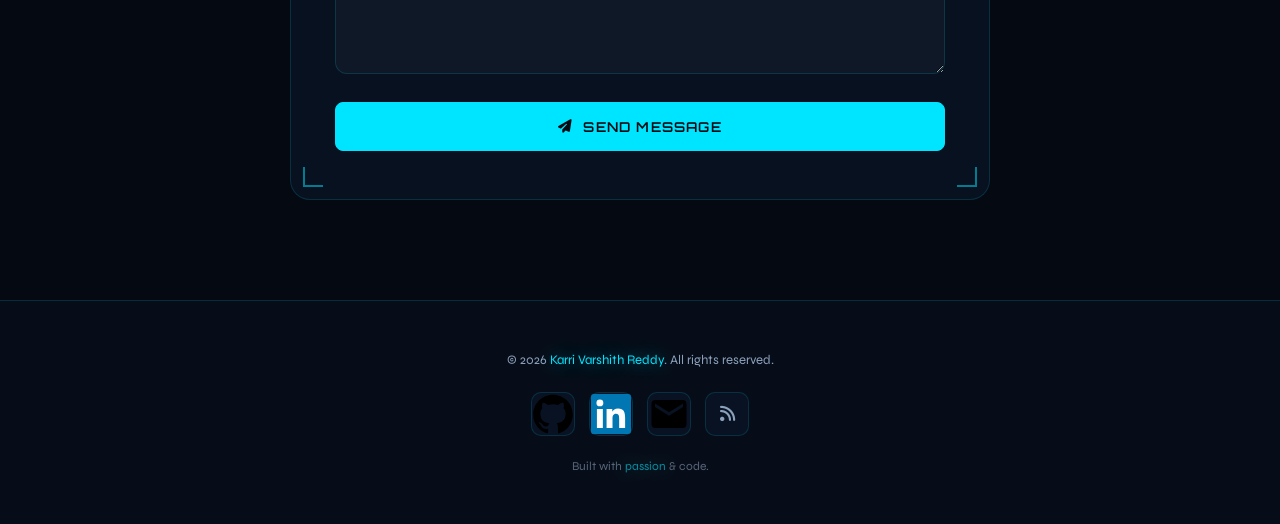
==== commit c4ee73fa: "Redesign Coding theme into interactive macOS terminal shell interface with inline prompt" ====
--- a/index.html
+++ b/index.html
@@ -5,6 +5,7 @@
   <meta name="viewport" content="width=device-width, initial-scale=1.0" />
   <title>Karri Varshith Reddy | Portfolio</title>
   <link rel="stylesheet" href="style.css" />
+  <link rel="stylesheet" href="terminal.css" />
   <!-- Google Fonts: Orbitron + Syne (default) · JetBrains Mono (console) · Inter (clean) -->
   <link href="https://fonts.googleapis.com/css2?family=Orbitron:wght@400;600;700;900&family=Syne:wght@400;500;600;700&family=JetBrains+Mono:wght@400;500;600;700&family=Inter:wght@300;400;500;600;700;800&display=swap" rel="stylesheet" />
   <!-- Font Awesome for icons -->
@@ -28,22 +29,24 @@
         <li><a href="#certificates">Certificates</a></li>
         <li><a href="#contact">Contact</a></li>
       </ul>
-      <!-- Theme Switcher -->
-      <div class="theme-switcher" id="themeSwitcher" role="group" aria-label="Theme switcher">
-        <button class="theme-btn active" data-theme="default" title="Default — Neon Dark" aria-label="Default theme">
-          <span class="theme-icon">◈</span>
+      <!-- Theme Switcher & Actions -->
+      <div class="nav-actions">
+        <div class="theme-switcher" id="themeSwitcher" role="group" aria-label="Theme switcher">
+          <button class="theme-btn active" data-theme="default" title="Default — Neon Dark" aria-label="Default theme">
+            <span class="theme-icon">◈</span>
+          </button>
+          <button class="theme-btn" data-theme="console" title="Dev Console — Code Editor" aria-label="Dev Console theme">
+            <span class="theme-icon">&gt;_</span>
+          </button>
+          <button class="theme-btn" data-theme="clean" title="Clean — Apple Minimalist Light" aria-label="Apple Minimalist Light theme">
+            <span class="theme-icon">◻</span>
+          </button>
+        </div>
+
+        <button class="hamburger" id="hamburger" aria-label="Toggle menu">
+          <span></span><span></span><span></span>
         </button>
-        <button class="theme-btn" data-theme="console" title="Dev Console — Code Editor" aria-label="Dev Console theme">
-          <span class="theme-icon">&gt;_</span>
-        </button>
-        <button class="theme-btn" data-theme="clean" title="Clean Engineer — Light" aria-label="Clean Engineer theme">
-          <span class="theme-icon">◻</span>
-        </button>
-      </div>
-
-      <button class="hamburger" id="hamburger" aria-label="Toggle menu">
-        <span></span><span></span><span></span>
-      </button>
+      </div>
     </div>
   </nav>
  
@@ -898,18 +901,22 @@
         <a href="https://github.com/varshithreddy1109" target="_blank" rel="noopener noreferrer" aria-label="GitHub" class="social-btn">
           <img src="image/githublogo.svg" alt="GitHub" class="social-svg social-svg--github" />
         </a>
-        <a href="https://www.linkedin.com/in/karri-varshith-reddy-326008414/" target="_blank" rel="noopener noreferrer" aria-label="LinkedIn" class="social-btn">
+        <a href="https://www.linkedin.com/in/karrivarshithreddy/" target="_blank" rel="noopener noreferrer" aria-label="LinkedIn" class="social-btn">
           <img src="image/linkedinlogo.svg" alt="LinkedIn" class="social-svg social-svg--linkedin" />
         </a>
         <a href="mailto:varshithreddy1206@gmail.com" aria-label="Email" class="social-btn">
           <img src="image/maillogo.svg" alt="Email" class="social-svg social-svg--email" />
         </a>
+        <a href="https://varshithtechjournal.hashnode.dev/" target="_blank" rel="noopener noreferrer" aria-label="Blog" class="social-btn">
+          <i class="fas fa-rss" style="font-size:1.1rem;"></i>
+        </a>
       </div>
       <p class="footer-tagline">Built with <span class="glow-text">passion</span> &amp; code.</p>
     </div>
   </footer>
  
   <script src="script.js"></script>
+  <script src="terminal.js"></script>
 
   <!-- Netlify form success detection -->
   <script>
--- a/style.css
+++ b/style.css
@@ -68,91 +68,165 @@
 }
 
 /* ============================================================
-   NAV
+   NAV — FLOATING PILL GLASSMORPHISM
    ============================================================ */
 #navbar {
   position: fixed;
-  top: 0; left: 0; right: 0;
+  top: 20px;
+  left: 50%;
+  transform: translateX(-50%);
+  width: calc(100% - 40px);
+  max-width: 1150px;
   z-index: 1000;
-  padding: 16px 0;
-  background: transparent;
-  transition: var(--transition);
+  border-radius: 50px;
+  background: rgba(5, 10, 18, 0.75);
+  backdrop-filter: blur(12px);
+  -webkit-backdrop-filter: blur(12px);
+  border: 1px solid rgba(0, 229, 255, 0.2);
+  box-shadow: 0 8px 32px rgba(0, 0, 0, 0.45), 0 0 20px rgba(0, 229, 255, 0.12), inset 0 1px 0 rgba(255, 255, 255, 0.08);
+  padding: 0;
+  transition: all 0.35s cubic-bezier(0.4, 0, 0.2, 1);
 }
 
 #navbar.scrolled {
-  background: rgba(5, 10, 18, 0.92);
-  backdrop-filter: blur(16px);
-  border-bottom: 1px solid var(--border);
-  padding: 10px 0;
+  background: rgba(5, 10, 18, 0.9);
+  border-color: rgba(0, 229, 255, 0.35);
+  box-shadow: 0 12px 36px rgba(0, 0, 0, 0.6), 0 0 24px rgba(0, 229, 255, 0.2), inset 0 1px 0 rgba(0, 229, 255, 0.2);
 }
 
 .nav-inner {
-  max-width: 1200px;
-  margin: 0 auto;
-  padding: 0 28px;
-  display: flex;
-  align-items: center;
-  justify-content: space-between;
+  display: grid;
+  grid-template-columns: minmax(80px, 1fr) auto minmax(80px, 1fr);
+  align-items: center;
+  width: 100%;
+  min-height: 54px;
+  padding: 6px 16px 6px 24px;
+  box-sizing: border-box;
 }
 
 .nav-logo {
+  justify-self: start;
+  display: inline-flex;
+  align-items: center;
   font-family: var(--font-display);
-  font-size: 1.4rem;
+  font-size: 1.35rem;
   font-weight: 700;
   color: var(--text-primary);
   letter-spacing: 2px;
-}
-.nav-logo .dot { color: var(--cyan); }
+  line-height: 1;
+  text-decoration: none;
+  transition: transform 0.25s ease, opacity 0.25s ease;
+}
+
+.nav-logo:hover {
+  opacity: 0.9;
+  transform: scale(1.03);
+}
+
+.nav-logo .glow-text {
+  color: var(--cyan);
+}
 
 .nav-links {
-  display: flex;
-  gap: 6px;
+  justify-self: center;
+  display: flex;
+  align-items: center;
+  justify-content: center;
+  gap: 3px;
+  margin: 0;
+  padding: 0;
+  list-style: none;
+}
+
+.nav-links li {
+  display: flex;
+  align-items: center;
 }
 
 .nav-links a {
-  font-size: 0.78rem;
+  position: relative;
+  display: inline-flex;
+  flex-direction: column;
+  align-items: center;
+  justify-content: center;
+  font-size: 0.74rem;
   font-weight: 600;
-  letter-spacing: 1.2px;
+  letter-spacing: 1.1px;
   text-transform: uppercase;
   color: var(--text-secondary);
-  padding: 8px 12px;
-  border-radius: 6px;
-  transition: var(--transition);
-  position: relative;
-}
-
+  padding: 8px 11px;
+  border-radius: 20px;
+  transition: color 0.25s ease, background-color 0.25s ease;
+  white-space: nowrap;
+  text-decoration: none;
+}
+
+/* Active Dot Indicator */
 .nav-links a::after {
   content: '';
   position: absolute;
-  bottom: 4px; left: 50%;
-  transform: translateX(-50%) scaleX(0);
-  width: 70%; height: 1.5px;
+  bottom: 3px;
+  left: 50%;
+  transform: translateX(-50%) scale(0);
+  width: 5px;
+  height: 5px;
+  border-radius: 50%;
   background: var(--cyan);
-  border-radius: 1px;
-  transition: transform 0.3s ease;
-}
-
-.nav-links a:hover { color: var(--cyan); }
-.nav-links a:hover::after { transform: translateX(-50%) scaleX(1); }
+  box-shadow: 0 0 8px var(--cyan), 0 0 14px rgba(0, 229, 255, 0.6);
+  opacity: 0;
+  transition: transform 0.25s cubic-bezier(0.4, 0, 0.2, 1), opacity 0.25s ease;
+  pointer-events: none;
+}
+
+.nav-links a:hover {
+  color: var(--cyan);
+  background: rgba(0, 229, 255, 0.08);
+}
+
+.nav-links a.active {
+  color: var(--cyan);
+}
+
+.nav-links a.active::after {
+  opacity: 1;
+  transform: translateX(-50%) scale(1);
+}
+
+.nav-links a.active:hover {
+  color: var(--cyan);
+  background: rgba(0, 229, 255, 0.12);
+}
+
+.nav-actions {
+  justify-self: end;
+  display: flex;
+  align-items: center;
+  gap: 10px;
+}
 
 /* Hamburger */
 .hamburger {
   display: none;
   flex-direction: column;
+  justify-content: center;
   gap: 5px;
   background: none;
   border: none;
   cursor: pointer;
-  padding: 4px;
-}
+  padding: 6px;
+  border-radius: 8px;
+  transition: var(--transition);
+}
+
 .hamburger span {
   display: block;
-  width: 24px;
+  width: 22px;
   height: 2px;
   background: var(--cyan);
   border-radius: 2px;
   transition: var(--transition);
 }
+
 .hamburger.active span:nth-child(1) { transform: translateY(7px) rotate(45deg); }
 .hamburger.active span:nth-child(2) { opacity: 0; }
 .hamburger.active span:nth-child(3) { transform: translateY(-7px) rotate(-45deg); }
@@ -168,7 +242,7 @@
   justify-content: center;
   text-align: center;
   overflow: hidden;
-  padding: 100px 24px 60px;
+  padding: clamp(140px, 17vh, 180px) 24px 60px;
 }
 
 #particleCanvas {
@@ -2061,53 +2135,57 @@
 [data-theme="console"] .form-success h3  { color: #d4d4d4; }
 [data-theme="console"] .form-success p   { color: #858585; }
 
-/* ── Theme: Clean Engineer ──────────────────────────────────────
-   Light theme — white card, blue/purple palette, Inter font.
+/* ── Theme: Clean (Apple Monochrome Minimalist Light) ───────────
+   Monochrome black & variations of black typography.
 ──────────────────────────────────────────────────────────── */
 [data-theme="clean"] .contact-card {
   background: #ffffff;
-  border: 1px solid rgba(37, 99, 235, 0.1);
-  box-shadow: 0 1px 4px rgba(37, 99, 235, 0.06), 0 4px 20px rgba(37, 99, 235, 0.04);
+  border: 1px solid rgba(0, 0, 0, 0.06);
+  border-radius: 20px;
+  box-shadow: 0 4px 24px rgba(0, 0, 0, 0.04), 0 1px 2px rgba(0, 0, 0, 0.02);
   backdrop-filter: none;
 }
 
 [data-theme="clean"] .contact-card:hover {
-  border-color: rgba(37, 99, 235, 0.26);
-  box-shadow: 0 8px 32px rgba(37, 99, 235, 0.13);
+  border-color: rgba(0, 0, 0, 0.2);
+  box-shadow: 0 12px 36px rgba(0, 0, 0, 0.08);
 }
 
 [data-theme="clean"] .form-label {
-  font-family: 'Inter', sans-serif;
-  font-weight: 700;
-  font-size: 0.7rem;
-  letter-spacing: 1.2px;
-  color: #2563eb;
+  font-family: -apple-system, BlinkMacSystemFont, "SF Pro Text", sans-serif;
+  font-weight: 500;
+  font-size: 0.78rem;
+  letter-spacing: -0.01em;
+  color: #1d1d1f;
+  text-transform: none;
   opacity: 1;
 }
 
 [data-theme="clean"] .form-input {
-  background: #f8f9fc;
-  border-color: rgba(37, 99, 235, 0.14);
-  border-radius: 10px;
-  color: #0f172a;
-  font-family: 'Inter', sans-serif;
-}
-[data-theme="clean"] .form-input::placeholder { color: #94a3b8; opacity: 1; }
-[data-theme="clean"] .form-input:hover  { border-color: rgba(37, 99, 235, 0.3); }
+  background: #f5f5f7;
+  border: 1px solid rgba(0, 0, 0, 0.08);
+  border-radius: 12px;
+  color: #1d1d1f;
+  font-family: -apple-system, BlinkMacSystemFont, "SF Pro Text", sans-serif;
+  font-size: 0.9rem;
+  transition: all 0.2s ease;
+}
+[data-theme="clean"] .form-input::placeholder { color: #86868b; opacity: 1; }
+[data-theme="clean"] .form-input:hover  { border-color: rgba(0, 0, 0, 0.2); background: #ffffff; }
 [data-theme="clean"] .form-input:focus  {
-  border-color: #2563eb;
+  border-color: #000000;
   background: #ffffff;
-  box-shadow: 0 0 0 3px rgba(37, 99, 235, 0.1);
+  box-shadow: 0 0 0 3px rgba(0, 0, 0, 0.12);
 }
 
 [data-theme="clean"] .form-success-icon {
-  background: rgba(37, 99, 235, 0.07);
-  border-color: #2563eb;
-  color: #2563eb;
-  box-shadow: 0 4px 18px rgba(37, 99, 235, 0.2);
-}
-[data-theme="clean"] .form-success h3  { color: #0f172a; }
-[data-theme="clean"] .form-success p   { color: #64748b; }
+  background: rgba(0, 0, 0, 0.05);
+  border-color: #1d1d1f;
+  color: #1d1d1f;
+  box-shadow: 0 4px 18px rgba(0, 0, 0, 0.08);
+}
+[data-theme="clean"] .form-success h3  { color: #000000; font-family: -apple-system, BlinkMacSystemFont, "SF Pro Display", sans-serif; }
+[data-theme="clean"] .form-success p   { color: #6e6e73; font-family: -apple-system, BlinkMacSystemFont, "SF Pro Text", sans-serif; }
 
 /* ============================================================
    FOOTER
@@ -2167,30 +2245,77 @@
 /* ============================================================
    RESPONSIVE
    ============================================================ */
+@media (max-width: 980px) and (min-width: 769px) {
+  .nav-inner {
+    padding: 6px 12px 6px 18px;
+  }
+  .nav-links {
+    gap: 2px;
+  }
+  .nav-links a {
+    padding: 6px 7px;
+    font-size: 0.68rem;
+    letter-spacing: 0.8px;
+  }
+}
+
 @media (max-width: 900px) {
   .about-grid { grid-template-columns: 1fr; }
   .about-info { grid-template-columns: 1fr; }
 }
 
 @media (max-width: 768px) {
+  #navbar {
+    top: 14px;
+    width: calc(100% - 24px);
+    border-radius: 40px;
+  }
+  .nav-inner {
+    display: flex;
+    justify-content: space-between;
+    align-items: center;
+    padding: 6px 14px 6px 20px;
+    min-height: 50px;
+  }
   .nav-links {
     position: fixed;
     top: 0; right: -100%;
     height: 100vh;
-    width: 260px;
-    background: rgba(5,10,18,0.97);
+    width: 270px;
+    background: rgba(5, 10, 18, 0.97);
     backdrop-filter: blur(24px);
+    -webkit-backdrop-filter: blur(24px);
     flex-direction: column;
-    align-items: flex-start;
-    padding: 80px 24px 40px;
+    align-items: stretch;
+    padding: 80px 20px 40px;
     border-left: 1px solid var(--border);
-    transition: right 0.35s ease;
+    transition: right 0.35s cubic-bezier(0.4, 0, 0.2, 1);
     gap: 4px;
+    z-index: 999;
   }
   .nav-links.open { right: 0; }
-  .nav-links a { font-size: 0.9rem; }
+  .nav-links li { width: 100%; }
+  .nav-links a {
+    width: 100%;
+    font-size: 0.88rem;
+    padding: 11px 16px;
+    border-radius: 12px;
+    flex-direction: row;
+    justify-content: space-between;
+    align-items: center;
+  }
+  .nav-links a::after {
+    position: static;
+    transform: scale(0);
+    margin-left: auto;
+  }
+  .nav-links a.active::after {
+    transform: scale(1);
+    opacity: 1;
+  }
   .hamburger { display: flex; }
 
+  .hero { padding: 120px 20px 60px; }
   .hero-buttons .btn { font-size: 0.68rem; padding: 11px 18px; }
 
   .exp-card { flex-direction: column; gap: 18px; }
@@ -2201,6 +2326,22 @@
 }
 
 @media (max-width: 480px) {
+  #navbar {
+    top: 10px;
+    width: calc(100% - 16px);
+  }
+  .nav-inner {
+    padding: 5px 10px 5px 16px;
+    min-height: 46px;
+  }
+  .nav-logo {
+    font-size: 1.15rem;
+  }
+  .theme-btn {
+    width: 28px;
+    height: 25px;
+  }
+  .hero { padding: 110px 16px 50px; }
   .section { padding: 72px 0; }
   .about-avatar-card { padding: 28px 16px; }
   .skills-grid { grid-template-columns: repeat(2, 1fr); gap: 14px; }
@@ -2295,19 +2436,45 @@
 [data-theme="console"] body { background:#1e1e1e; color:#d4d4d4; }
 [data-theme="console"] .section-alt { background:#252526; }
 
+[data-theme="console"] #navbar {
+  background: rgba(30, 30, 30, 0.82);
+  border: 1px solid rgba(78, 201, 176, 0.25);
+  box-shadow: 0 8px 32px rgba(0, 0, 0, 0.5), 0 0 20px rgba(78, 201, 176, 0.12), inset 0 1px 0 rgba(255, 255, 255, 0.06);
+}
 [data-theme="console"] #navbar.scrolled {
-  background: rgba(30,30,30,0.97);
-  border-bottom: 1px solid rgba(78,201,176,0.18);
+  background: rgba(26, 26, 26, 0.92);
+  border-color: rgba(78, 201, 176, 0.4);
+  box-shadow: 0 12px 36px rgba(0, 0, 0, 0.65), 0 0 24px rgba(78, 201, 176, 0.18), inset 0 1px 0 rgba(78, 201, 176, 0.25);
 }
 [data-theme="console"] .nav-logo {
-  font-family:'JetBrains Mono',monospace; font-size:0.85rem; letter-spacing:1px;
-}
-[data-theme="console"] .nav-logo .glow-text::before { content:'// '; color:#6a9955; font-weight:400; }
+  font-family: 'JetBrains Mono', monospace;
+  font-size: 0.95rem;
+  letter-spacing: 1px;
+}
+[data-theme="console"] .nav-logo .glow-text::before { content: '// '; color: #6a9955; font-weight: 400; }
 [data-theme="console"] .nav-links a {
-  font-family:'JetBrains Mono',monospace; font-size:0.72rem; text-transform:none;
-}
-[data-theme="console"] .nav-links a::before { content:'.'; color:#dcdcaa; margin-right:1px; }
-[data-theme="console"] .hamburger span { background:#4ec9b0; }
+  font-family: 'JetBrains Mono', monospace;
+  font-size: 0.72rem;
+  text-transform: none;
+  color: #858585;
+}
+[data-theme="console"] .nav-links a::before { content: '.'; color: #dcdcaa; margin-right: 1px; }
+[data-theme="console"] .nav-links a:hover {
+  color: #4ec9b0;
+  background: rgba(78, 201, 176, 0.08);
+}
+[data-theme="console"] .nav-links a.active {
+  color: #4ec9b0;
+}
+[data-theme="console"] .nav-links a.active:hover {
+  color: #4ec9b0;
+  background: rgba(78, 201, 176, 0.12);
+}
+[data-theme="console"] .nav-links a::after {
+  background: #4ec9b0;
+  box-shadow: 0 0 8px #4ec9b0, 0 0 14px rgba(78, 201, 176, 0.6);
+}
+[data-theme="console"] .hamburger span { background: #4ec9b0; }
 
 [data-theme="console"] .glow-text { color:#9cdcfe; text-shadow:0 0 12px rgba(156,220,254,0.35); }
 
@@ -2497,90 +2664,339 @@
 
 @media (max-width: 768px) {
   [data-theme="console"] .nav-links {
-    background:rgba(30,30,30,0.99); border-left-color:rgba(78,201,176,0.2);
+    background: rgba(30, 30, 30, 0.99);
+    border-left-color: rgba(78, 201, 176, 0.25);
   }
+  [data-theme="console"] .nav-links a { color: #d4d4d4; }
+  [data-theme="console"] .nav-links a.active { color: #4ec9b0; }
 }
 
 /* ============================================================
-   THEME 3 — CLEAN ENGINEER
-   Apple / Linear / Stripe / Vercel inspired light theme
+   THEME 3 — CLEAN (APPLE MONOCHROME MINIMALIST LIGHT)
+   Every text (except logos) in black & various variations of black:
+   - Pure black (#000000) for primary emphasis, headings & active states
+   - Deep charcoal (#1d1d1f) for titles, badges, labels & strong text
+   - Dark graphite (#424245) for body copy & card descriptions
+   - Slate dark gray (#6e6e73) for subheadings, tags, dates & hints
+   - Muted charcoal (#86868b) for secondary metadata, placeholders & captions
    ============================================================ */
 [data-theme="clean"] {
-  --bg-dark:       #f8f9fc;
-  --bg-alt:        #f0f2f8;
-  --surface:       rgba(255,255,255,0.85);
+  --bg-dark:       #f5f5f7;
+  --bg-alt:        #ffffff;
+  --surface:       #ffffff;
   --surface-solid: #ffffff;
-  --cyan:          #0284c7;
-  --cyan-dim:      #0369a1;
-  --blue:          #2563eb;
-  --purple:        #7c3aed;
-  --gold:          #d97706;
-  --text-primary:  #0f172a;
-  --text-secondary:#64748b;
-  --border:        rgba(37,99,235,0.12);
-  --border-hover:  rgba(37,99,235,0.35);
-  --glow-cyan:     0 4px 24px rgba(2,132,199,0.15), 0 1px 4px rgba(2,132,199,0.08);
-  --glow-blue:     0 4px 24px rgba(37,99,235,0.18);
-  --glow-gold:     0 4px 16px rgba(217,119,6,0.2);
-  --font-display:  'Inter',sans-serif;
-  --font-body:     'Inter',sans-serif;
-  --radius:        12px;
-  --radius-lg:     16px;
-}
-
-[data-theme="clean"] body { background:#f8f9fc; color:#0f172a; }
-[data-theme="clean"] .section-alt { background:#f0f2f8; }
-[data-theme="clean"] ::selection { background:rgba(37,99,235,0.15); color:#0f172a; }
+  --cyan:          #1d1d1f; /* Monochrome black variation */
+  --cyan-dim:      #424245;
+  --blue:          #1d1d1f;
+  --purple:        #515154;
+  --gold:          #2d2d2f;
+  --text-primary:  #000000; /* Pure Black */
+  --text-secondary:#6e6e73; /* Slate Dark Gray */
+  --border:        rgba(0, 0, 0, 0.08);
+  --border-hover:  rgba(0, 0, 0, 0.25);
+  --glow-cyan:     0 2px 10px rgba(0, 0, 0, 0.06);
+  --glow-blue:     0 2px 10px rgba(0, 0, 0, 0.06);
+  --glow-gold:     0 2px 10px rgba(0, 0, 0, 0.06);
+  --font-display:  -apple-system, BlinkMacSystemFont, "SF Pro Display", "SF Pro Text", "Helvetica Neue", Helvetica, Arial, sans-serif;
+  --font-body:     -apple-system, BlinkMacSystemFont, "SF Pro Text", "SF Pro Display", "Helvetica Neue", Helvetica, Arial, sans-serif;
+  --radius:        16px;
+  --radius-lg:     20px;
+  --transition:    all 0.25s cubic-bezier(0.4, 0, 0.2, 1);
+}
+
+[data-theme="clean"] body {
+  background: #f5f5f7;
+  color: #1d1d1f;
+  font-family: -apple-system, BlinkMacSystemFont, "SF Pro Text", "SF Pro Display", "Helvetica Neue", Helvetica, Arial, sans-serif;
+  -webkit-font-smoothing: antialiased;
+}
+
+[data-theme="clean"] .section {
+  padding: 110px 0;
+  background: #f5f5f7;
+}
+
+[data-theme="clean"] .section-alt {
+  background: #ffffff;
+}
+
+[data-theme="clean"] ::selection {
+  background: rgba(0, 0, 0, 0.12);
+  color: #000000;
+}
 
 [data-theme="clean"] .glow-text {
-  color:#2563eb; text-shadow:none;
-  background:linear-gradient(135deg,#2563eb,#7c3aed);
-  -webkit-background-clip:text; -webkit-text-fill-color:transparent; background-clip:text;
+  color: #1d1d1f;
+  text-shadow: none;
+  background: none;
+  -webkit-text-fill-color: #1d1d1f;
+}
+
+/* ── Apple-Style Slim Translucent Header ─────────────────── */
+[data-theme="clean"] #navbar {
+  position: fixed;
+  top: 0;
+  left: 0;
+  right: 0;
+  width: 100%;
+  max-width: 100%;
+  height: 48px;
+  transform: none;
+  border-radius: 0;
+  background: rgba(245, 245, 247, 0.85);
+  backdrop-filter: blur(20px);
+  -webkit-backdrop-filter: blur(20px);
+  border: none;
+  border-bottom: 1px solid rgba(0, 0, 0, 0.08);
+  box-shadow: none;
+  padding: 0;
+  transition: background-color 0.25s ease, border-color 0.25s ease, box-shadow 0.25s ease;
 }
 
 [data-theme="clean"] #navbar.scrolled {
-  background:rgba(248,249,252,0.96); border-bottom:1px solid rgba(37,99,235,0.1);
-  box-shadow:0 1px 20px rgba(37,99,235,0.08);
-}
-[data-theme="clean"] .nav-logo { font-family:'Inter',sans-serif; font-size:1.1rem; font-weight:800; letter-spacing:-0.5px; color:#0f172a; }
-[data-theme="clean"] .nav-links a { font-family:'Inter',sans-serif; font-size:0.8rem; font-weight:500; text-transform:none; color:#475569; border-radius:8px; letter-spacing:0; }
-[data-theme="clean"] .nav-links a:hover { color:#2563eb; background:rgba(37,99,235,0.06); }
-[data-theme="clean"] .nav-links a::after { background:#2563eb; }
-[data-theme="clean"] .hamburger span { background:#2563eb; }
-
-[data-theme="clean"] .theme-switcher { background:rgba(37,99,235,0.06); border-color:rgba(37,99,235,0.14); }
-[data-theme="clean"] .theme-btn.active { background:#2563eb; }
-[data-theme="clean"] .theme-btn.active .theme-icon { color:#fff; }
-[data-theme="clean"] .theme-icon { color:#64748b; }
-[data-theme="clean"] .theme-btn:hover .theme-icon { color:#2563eb; }
+  background: rgba(255, 255, 255, 0.92);
+  border-bottom: 1px solid rgba(0, 0, 0, 0.12);
+  box-shadow: 0 1px 12px rgba(0, 0, 0, 0.03);
+}
+
+[data-theme="clean"] .nav-inner {
+  max-width: 1024px;
+  margin: 0 auto;
+  height: 48px;
+  min-height: 48px;
+  padding: 0 24px;
+  display: flex;
+  align-items: center;
+  justify-content: space-between;
+  grid-template-columns: none;
+}
+
+/* Brand Logo (Excepted) */
+[data-theme="clean"] .nav-logo {
+  font-family: -apple-system, BlinkMacSystemFont, "SF Pro Display", sans-serif;
+  font-size: 1.05rem;
+  font-weight: 800;
+  letter-spacing: -0.01em;
+  color: #0071e3;
+  line-height: 1;
+}
+
+[data-theme="clean"] .nav-logo .glow-text {
+  color: #0071e3;
+  background: linear-gradient(135deg, #0071e3, #4338ca);
+  -webkit-background-clip: text;
+  -webkit-text-fill-color: transparent;
+  text-shadow: none;
+}
+
+[data-theme="clean"] .nav-links {
+  display: flex;
+  align-items: center;
+  gap: 8px;
+  margin: 0;
+  padding: 0;
+}
+
+[data-theme="clean"] .nav-links a {
+  font-family: -apple-system, BlinkMacSystemFont, "SF Pro Text", sans-serif;
+  font-size: 0.74rem;
+  font-weight: 500;
+  letter-spacing: -0.01em;
+  text-transform: none;
+  color: #6e6e73;
+  opacity: 0.9;
+  padding: 6px 10px;
+  border-radius: 980px;
+  transition: color 0.2s ease, background-color 0.2s ease, opacity 0.2s ease;
+}
+
+[data-theme="clean"] .nav-links a:hover {
+  opacity: 1;
+  color: #000000;
+  background: rgba(0, 0, 0, 0.05);
+}
+
+[data-theme="clean"] .nav-links a.active {
+  opacity: 1;
+  color: #000000;
+  font-weight: 600;
+  background: transparent;
+}
+
+[data-theme="clean"] .nav-links a.active:hover {
+  background: rgba(0, 0, 0, 0.05);
+}
+
+[data-theme="clean"] .nav-links a::after {
+  content: '';
+  position: absolute;
+  bottom: 0px;
+  left: 50%;
+  transform: translateX(-50%) scale(0);
+  width: 4px;
+  height: 4px;
+  border-radius: 50%;
+  background: #000000;
+  box-shadow: 0 0 4px rgba(0, 0, 0, 0.3);
+  opacity: 0;
+  transition: transform 0.2s ease, opacity 0.2s ease;
+}
+
+[data-theme="clean"] .nav-links a.active::after {
+  opacity: 1;
+  transform: translateX(-50%) scale(1);
+}
+
+[data-theme="clean"] .hamburger span {
+  background: #1d1d1f;
+}
+
+[data-theme="clean"] .theme-switcher {
+  background: rgba(0, 0, 0, 0.04);
+  border: 1px solid rgba(0, 0, 0, 0.08);
+  border-radius: 980px;
+  padding: 3px 4px;
+}
+
+[data-theme="clean"] .theme-btn.active {
+  background: #ffffff;
+  box-shadow: 0 1px 3px rgba(0, 0, 0, 0.14);
+}
+
+[data-theme="clean"] .theme-btn.active .theme-icon {
+  color: #000000;
+}
+
+[data-theme="clean"] .theme-icon {
+  color: #86868b;
+}
+
+[data-theme="clean"] .theme-btn:hover .theme-icon {
+  color: #000000;
+}
+
+/* ── Hero Section (Monochrome Apple Typography) ──────────── */
+[data-theme="clean"] .hero {
+  background: #f5f5f7;
+  padding: clamp(105px, 15vh, 140px) 24px 60px;
+  text-align: center;
+}
 
 [data-theme="clean"] .hero-badge {
-  color:#2563eb; background:rgba(37,99,235,0.07); border-color:rgba(37,99,235,0.2);
-  font-family:'Inter',sans-serif; font-weight:600; font-size:0.73rem; letter-spacing:1.5px;
-}
-[data-theme="clean"] .hero-name { font-family:'Inter',sans-serif; font-weight:800; letter-spacing:-2px; color:#0f172a; }
-[data-theme="clean"] .hero-university { color:#64748b; font-family:'Inter',sans-serif; font-weight:500; letter-spacing:1px; }
+  color: #1d1d1f;
+  background: rgba(0, 0, 0, 0.04);
+  border: 1px solid rgba(0, 0, 0, 0.08);
+  font-family: -apple-system, BlinkMacSystemFont, "SF Pro Text", sans-serif;
+  font-weight: 500;
+  font-size: 0.76rem;
+  letter-spacing: 0.4px;
+  text-transform: none;
+  border-radius: 980px;
+  padding: 6px 18px;
+  margin-bottom: 20px;
+  box-shadow: none;
+  animation: none;
+}
+
+[data-theme="clean"] .hero-name {
+  font-family: -apple-system, BlinkMacSystemFont, "SF Pro Display", sans-serif;
+  font-weight: 700;
+  font-size: clamp(2.8rem, 7vw, 5.2rem);
+  letter-spacing: -0.035em;
+  line-height: 1.05;
+  color: #000000;
+  margin-bottom: 12px;
+}
+
+[data-theme="clean"] .hero-name .glow-text {
+  color: #000000;
+  background: none;
+  text-shadow: none;
+  -webkit-text-fill-color: #000000;
+}
+
+[data-theme="clean"] .hero-university {
+  color: #6e6e73;
+  font-family: -apple-system, BlinkMacSystemFont, "SF Pro Text", sans-serif;
+  font-weight: 400;
+  font-size: 1.15rem;
+  letter-spacing: -0.01em;
+  text-transform: none;
+  margin-bottom: 22px;
+}
+
 [data-theme="clean"] .typing-wrapper {
-  background:rgba(37,99,235,0.05); border:1px solid rgba(37,99,235,0.15);
-  border-radius:10px; color:#2563eb; font-family:'Inter',sans-serif;
-}
-[data-theme="clean"] .typing-prefix { color:#7c3aed; }
-[data-theme="clean"] .cursor { color:#2563eb; }
-[data-theme="clean"] .hero-desc { color:#475569; font-family:'Inter',sans-serif; font-size:1rem; line-height:1.8; }
+  background: rgba(0, 0, 0, 0.03);
+  border: 1px solid rgba(0, 0, 0, 0.06);
+  border-radius: 980px;
+  color: #1d1d1f;
+  font-family: -apple-system, BlinkMacSystemFont, "SF Pro Text", sans-serif;
+  font-size: 0.88rem;
+  font-weight: 500;
+  padding: 6px 18px;
+  margin-bottom: 24px;
+}
+
+[data-theme="clean"] .typing-prefix { color: #1d1d1f; }
+[data-theme="clean"] .typing-text { color: #1d1d1f; }
+[data-theme="clean"] .cursor { color: #000000; }
+
+[data-theme="clean"] .hero-desc {
+  color: #424245;
+  font-family: -apple-system, BlinkMacSystemFont, "SF Pro Text", sans-serif;
+  font-size: 1.12rem;
+  line-height: 1.6;
+  max-width: 680px;
+  margin: 0 auto 36px;
+  font-weight: 400;
+  letter-spacing: -0.015em;
+}
+
 [data-theme="clean"] .hero-grid {
+  opacity: 0.12;
   background-image:
-    linear-gradient(rgba(37,99,235,0.04) 1px, transparent 1px),
-    linear-gradient(90deg, rgba(37,99,235,0.04) 1px, transparent 1px);
-}
-
+    linear-gradient(rgba(0, 0, 0, 0.04) 1px, transparent 1px),
+    linear-gradient(90deg, rgba(0, 0, 0, 0.04) 1px, transparent 1px);
+}
+
+/* ── Section Headers & Tags ──────────────────────────────── */
 [data-theme="clean"] .section-tag {
-  font-family:'Inter',sans-serif; font-weight:600; font-size:0.72rem; letter-spacing:2px; opacity:1;
-  background:linear-gradient(90deg,#2563eb,#7c3aed);
-  -webkit-background-clip:text; -webkit-text-fill-color:transparent; background-clip:text;
-}
-[data-theme="clean"] .section-title { font-family:'Inter',sans-serif; font-weight:800; letter-spacing:-1px; color:#0f172a; }
-[data-theme="clean"] .section-line { background:linear-gradient(90deg,#2563eb,#7c3aed); height:4px; width:48px; }
-
+  font-family: -apple-system, BlinkMacSystemFont, "SF Pro Text", sans-serif;
+  font-weight: 600;
+  font-size: 0.75rem;
+  letter-spacing: 1px;
+  text-transform: uppercase;
+  color: #6e6e73;
+  background: none;
+  -webkit-text-fill-color: #6e6e73;
+  margin-bottom: 6px;
+  opacity: 1;
+}
+
+[data-theme="clean"] .section-title {
+  font-family: -apple-system, BlinkMacSystemFont, "SF Pro Display", sans-serif;
+  font-weight: 700;
+  font-size: clamp(2rem, 4.2vw, 2.75rem);
+  letter-spacing: -0.025em;
+  color: #000000;
+}
+
+[data-theme="clean"] .section-title .glow-text {
+  color: #1d1d1f;
+  background: none;
+  text-shadow: none;
+  -webkit-text-fill-color: #1d1d1f;
+}
+
+[data-theme="clean"] .section-line {
+  background: #1d1d1f;
+  height: 3px;
+  width: 36px;
+  border-radius: 2px;
+  margin: 14px auto 0;
+}
+
+/* ── Cards & Surfaces ────────────────────────────────────── */
 [data-theme="clean"] .info-card,
 [data-theme="clean"] .timeline-card,
 [data-theme="clean"] .skill-card,
@@ -2590,25 +3006,31 @@
 [data-theme="clean"] .exp-placeholder,
 [data-theme="clean"] .cert-placeholder,
 [data-theme="clean"] .about-avatar-card {
-  background:#ffffff; border:1px solid rgba(37,99,235,0.1);
-  box-shadow:0 1px 4px rgba(37,99,235,0.06), 0 4px 20px rgba(37,99,235,0.04);
-}
+  background: #ffffff;
+  border: 1px solid rgba(0, 0, 0, 0.06);
+  border-radius: 18px;
+  box-shadow: 0 2px 12px rgba(0, 0, 0, 0.03);
+  transition: all 0.25s cubic-bezier(0.4, 0, 0.2, 1);
+}
+
 [data-theme="clean"] .info-card:hover,
 [data-theme="clean"] .timeline-card:hover,
 [data-theme="clean"] .skill-card:hover,
 [data-theme="clean"] .proj-card:hover,
 [data-theme="clean"] .exp-modal-card:hover,
 [data-theme="clean"] .cert-modal-card:hover {
-  border-color:rgba(37,99,235,0.25);
-  box-shadow:0 8px 32px rgba(37,99,235,0.14), 0 2px 8px rgba(37,99,235,0.08);
-  transform:translateY(-5px);
+  border-color: rgba(0, 0, 0, 0.2);
+  box-shadow: 0 8px 30px rgba(0, 0, 0, 0.08);
+  transform: translateY(-3px);
 }
 
 [data-theme="clean"] .proj-modal-box,
 [data-theme="clean"] .cert-modal-box,
 [data-theme="clean"] .exp-modal-box {
-  background:#ffffff; border:1px solid rgba(37,99,235,0.15);
-  box-shadow:0 20px 60px rgba(37,99,235,0.15), 0 4px 16px rgba(0,0,0,0.08);
+  background: #ffffff;
+  border: 1px solid rgba(0, 0, 0, 0.08);
+  border-radius: 20px;
+  box-shadow: 0 24px 70px rgba(0, 0, 0, 0.16), 0 4px 16px rgba(0, 0, 0, 0.06);
 }
 
 [data-theme="clean"] .info-card h3,
@@ -2616,48 +3038,105 @@
 [data-theme="clean"] .proj-title,
 [data-theme="clean"] .cert-modal-header h2,
 [data-theme="clean"] .proj-modal-header h2,
-[data-theme="clean"] .exp-modal-header h2 { color:#0f172a; font-family:'Inter',sans-serif; font-weight:700; }
+[data-theme="clean"] .exp-modal-header h2 {
+  color: #000000;
+  font-family: -apple-system, BlinkMacSystemFont, "SF Pro Display", sans-serif;
+  font-weight: 600;
+  letter-spacing: -0.015em;
+}
+
 [data-theme="clean"] .info-card p,
 [data-theme="clean"] .timeline-sub,
 [data-theme="clean"] .proj-short,
 [data-theme="clean"] .cert-modal-section p,
-[data-theme="clean"] .exp-modal-desc { color:#64748b; font-family:'Inter',sans-serif; }
-
+[data-theme="clean"] .exp-modal-desc {
+  color: #424245;
+  font-family: -apple-system, BlinkMacSystemFont, "SF Pro Text", sans-serif;
+  font-size: 0.9rem;
+  line-height: 1.55;
+}
+
+/* ── Badges, Pills & Indicators ──────────────────────────── */
 [data-theme="clean"] .timeline-badge,
 [data-theme="clean"] .proj-lang-badge,
 [data-theme="clean"] .exp-type-badge {
-  background:rgba(37,99,235,0.07); border-color:rgba(37,99,235,0.18);
-  color:#2563eb; font-family:'Inter',sans-serif; font-weight:600; font-size:0.67rem; border-radius:6px;
-}
-[data-theme="clean"] .badge-active { background:rgba(37,99,235,0.1); color:#2563eb; }
-[data-theme="clean"] .badge-gold { background:rgba(217,119,6,0.08); color:#d97706; border-color:rgba(217,119,6,0.2); }
+  background: rgba(0, 0, 0, 0.05);
+  border: 1px solid rgba(0, 0, 0, 0.08);
+  color: #1d1d1f;
+  font-family: -apple-system, BlinkMacSystemFont, "SF Pro Text", sans-serif;
+  font-weight: 500;
+  font-size: 0.72rem;
+  border-radius: 980px;
+  padding: 4px 10px;
+}
+
+[data-theme="clean"] .badge-active {
+  background: rgba(0, 0, 0, 0.08);
+  color: #000000;
+  font-weight: 600;
+}
+
+[data-theme="clean"] .badge-gold {
+  background: rgba(0, 0, 0, 0.05);
+  color: #1d1d1f;
+  border-color: rgba(0, 0, 0, 0.08);
+}
 
 [data-theme="clean"] .cert-card-skills span,
 [data-theme="clean"] .cert-modal-skills-wrap span,
 [data-theme="clean"] .exp-skill-tags span,
 [data-theme="clean"] .exp-tags span {
-  background:rgba(124,58,237,0.07); border-color:rgba(124,58,237,0.18);
-  color:#7c3aed; border-radius:6px; font-family:'Inter',sans-serif; font-size:0.73rem; font-weight:500;
+  background: #f5f5f7;
+  border: 1px solid rgba(0, 0, 0, 0.06);
+  color: #1d1d1f;
+  border-radius: 980px;
+  font-family: -apple-system, BlinkMacSystemFont, "SF Pro Text", sans-serif;
+  font-size: 0.74rem;
+  font-weight: 500;
+  padding: 4px 10px;
 }
 
 [data-theme="clean"] .proj-click-hint,
 [data-theme="clean"] .exp-click-hint,
-[data-theme="clean"] .cert-click-hint { color:#2563eb; font-family:'Inter',sans-serif; font-weight:600; font-size:0.77rem; }
-
-[data-theme="clean"] .score-pill { background:rgba(37,99,235,0.06); border-color:rgba(37,99,235,0.14); color:#475569; font-family:'Inter',sans-serif; font-size:0.82rem; }
-[data-theme="clean"] .score-pill strong { color:#0f172a; }
-
-[data-theme="clean"] .timeline::before { background:linear-gradient(180deg,#2563eb,#7c3aed,transparent); }
-[data-theme="clean"] .timeline-dot { border-color:#93c5fd; background:#f8f9fc; }
-[data-theme="clean"] .timeline-dot-active { border-color:#2563eb; background:#2563eb; box-shadow:0 0 10px rgba(37,99,235,0.4); }
-[data-theme="clean"] .timeline-dot-gold { border-color:#d97706; background:#d97706; box-shadow:0 0 10px rgba(217,119,6,0.35); }
-[data-theme="clean"] .timeline-card-active { background:rgba(37,99,235,0.03); border-color:rgba(37,99,235,0.2); }
-[data-theme="clean"] .timeline-card-gold { background:rgba(217,119,6,0.03); border-color:rgba(217,119,6,0.15); }
-
-[data-theme="clean"] .skill-bar  { background:rgba(37,99,235,0.08); }
-[data-theme="clean"] .skill-fill { background:linear-gradient(90deg,#2563eb,#7c3aed); box-shadow:0 0 6px rgba(37,99,235,0.25); }
-[data-theme="clean"] .skill-card h3 { color:#0f172a; font-family:'Inter',sans-serif; font-weight:700; font-size:0.9rem; }
-[data-theme="clean"] .skill-card p  { color:#64748b; font-family:'Inter',sans-serif; }
+[data-theme="clean"] .cert-click-hint {
+  color: #6e6e73;
+  font-family: -apple-system, BlinkMacSystemFont, "SF Pro Text", sans-serif;
+  font-weight: 500;
+  font-size: 0.78rem;
+  transition: color 0.2s ease;
+}
+
+[data-theme="clean"] .proj-card:hover .proj-click-hint,
+[data-theme="clean"] .exp-card:hover .exp-click-hint,
+[data-theme="clean"] .cert-modal-card:hover .cert-click-hint {
+  color: #000000;
+}
+
+[data-theme="clean"] .score-pill {
+  background: #f5f5f7;
+  border: 1px solid rgba(0, 0, 0, 0.06);
+  color: #424245;
+  font-family: -apple-system, BlinkMacSystemFont, "SF Pro Text", sans-serif;
+  font-size: 0.82rem;
+  border-radius: 980px;
+  padding: 4px 12px;
+}
+
+[data-theme="clean"] .score-pill strong { color: #000000; }
+
+/* ── Timeline ────────────────────────────────────────────── */
+[data-theme="clean"] .timeline::before { background: #d2d2d7; }
+[data-theme="clean"] .timeline-dot { border-color: #1d1d1f; background: #ffffff; }
+[data-theme="clean"] .timeline-dot-active { border-color: #000000; background: #000000; box-shadow: 0 0 0 4px rgba(0, 0, 0, 0.15); }
+[data-theme="clean"] .timeline-dot-gold { border-color: #1d1d1f; background: #1d1d1f; box-shadow: 0 0 0 4px rgba(0, 0, 0, 0.1); }
+[data-theme="clean"] .timeline-card-active { background: #ffffff; border-color: rgba(0, 0, 0, 0.2); }
+[data-theme="clean"] .timeline-card-gold { background: #ffffff; border-color: rgba(0, 0, 0, 0.15); }
+
+/* ── Skills ──────────────────────────────────────────────── */
+[data-theme="clean"] .skill-bar  { background: #e5e5ea; border-radius: 980px; }
+[data-theme="clean"] .skill-fill { background: #1d1d1f; border-radius: 980px; box-shadow: none; }
+[data-theme="clean"] .skill-card h3 { color: #000000; font-family: -apple-system, BlinkMacSystemFont, "SF Pro Display", sans-serif; font-weight: 600; font-size: 0.9rem; }
+[data-theme="clean"] .skill-card p  { color: #6e6e73; font-family: -apple-system, BlinkMacSystemFont, "SF Pro Text", sans-serif; }
 
 [data-theme="clean"] .skill-icon-wrap,
 [data-theme="clean"] .proj-icon-wrap,
@@ -2666,72 +3145,242 @@
 [data-theme="clean"] .cert-modal-icon,
 [data-theme="clean"] .exp-placeholder-icon,
 [data-theme="clean"] .cert-placeholder-icon {
-  background:linear-gradient(135deg,rgba(37,99,235,0.08),rgba(124,58,237,0.08));
-  border-color:rgba(37,99,235,0.12); color:#2563eb;
-}
-
-[data-theme="clean"] .btn { font-family:'Inter',sans-serif; font-weight:600; font-size:0.78rem; letter-spacing:0.3px; text-transform:none; border-radius:10px; }
-[data-theme="clean"] .btn-primary { background:#2563eb; border-color:#2563eb; color:#fff; box-shadow:0 2px 12px rgba(37,99,235,0.25); }
-[data-theme="clean"] .btn-primary:hover { background:#1d4ed8; border-color:#1d4ed8; color:#fff; box-shadow:0 6px 24px rgba(37,99,235,0.35); transform:translateY(-1px); }
-[data-theme="clean"] .btn-secondary { color:#2563eb; border-color:#2563eb; }
-[data-theme="clean"] .btn-secondary:hover { background:rgba(37,99,235,0.08); color:#2563eb; box-shadow:none; }
-[data-theme="clean"] .btn-ghost { color:#64748b; border-color:rgba(100,116,139,0.25); }
-[data-theme="clean"] .btn-ghost:hover { color:#2563eb; border-color:rgba(37,99,235,0.3); background:rgba(37,99,235,0.04); }
-[data-theme="clean"] .btn-badge { color:#7c3aed; border-color:#7c3aed; }
-[data-theme="clean"] .btn-badge:hover { background:#7c3aed; color:#fff; box-shadow:0 4px 16px rgba(124,58,237,0.3); }
-
-[data-theme="clean"] .avatar-inner { background:linear-gradient(135deg,#2563eb,#7c3aed); box-shadow:0 8px 32px rgba(37,99,235,0.3); }
-[data-theme="clean"] .ring { border-color:rgba(37,99,235,0.12); }
-[data-theme="clean"] .ring-1 { border-top-color:#2563eb; }
-[data-theme="clean"] .ring-2 { border-right-color:#7c3aed; }
-[data-theme="clean"] .ring-3 { border-bottom-color:#0284c7; }
-[data-theme="clean"] .status-badge { background:rgba(37,99,235,0.06); border-color:rgba(37,99,235,0.14); color:#475569; font-family:'Inter',sans-serif; }
-
-[data-theme="clean"] .cert-card-ribbon { background:linear-gradient(90deg,rgba(37,99,235,0.06),rgba(124,58,237,0.06)); border-bottom-color:rgba(37,99,235,0.1); }
-[data-theme="clean"] .cert-issuer-name { color:#2563eb; }
-[data-theme="clean"] .cert-card-date { color:#64748b; }
-[data-theme="clean"] .cert-card-date i { color:#2563eb; }
-[data-theme="clean"] .corner { border-color:#2563eb; opacity:0.2; }
+  background: rgba(0, 0, 0, 0.04);
+  border: 1px solid rgba(0, 0, 0, 0.08);
+  color: #1d1d1f;
+  border-radius: 14px;
+}
+
+/* ── Pill Buttons ────────────────────────────────────────── */
+[data-theme="clean"] .btn {
+  font-family: -apple-system, BlinkMacSystemFont, "SF Pro Text", sans-serif;
+  font-weight: 500;
+  font-size: 0.88rem;
+  letter-spacing: -0.01em;
+  text-transform: none;
+  border-radius: 980px;
+  padding: 12px 24px;
+  transition: all 0.25s cubic-bezier(0.4, 0, 0.2, 1);
+  display: inline-flex;
+  align-items: center;
+  justify-content: center;
+  gap: 8px;
+}
+
+[data-theme="clean"] .btn-primary {
+  background: #000000;
+  border: 1px solid #000000;
+  color: #ffffff;
+  box-shadow: 0 2px 8px rgba(0, 0, 0, 0.15);
+}
+
+[data-theme="clean"] .btn-primary:hover {
+  background: #2d2d2f;
+  border-color: #2d2d2f;
+  color: #ffffff;
+  box-shadow: 0 4px 16px rgba(0, 0, 0, 0.25);
+  transform: translateY(-1px);
+}
+
+[data-theme="clean"] .btn-secondary {
+  background: rgba(0, 0, 0, 0.05);
+  border: 1px solid rgba(0, 0, 0, 0.12);
+  color: #1d1d1f;
+  box-shadow: none;
+}
+
+[data-theme="clean"] .btn-secondary:hover {
+  background: rgba(0, 0, 0, 0.1);
+  color: #000000;
+  border-color: rgba(0, 0, 0, 0.22);
+  transform: translateY(-1px);
+}
+
+[data-theme="clean"] .btn-ghost {
+  background: #ffffff;
+  border: 1px solid rgba(0, 0, 0, 0.14);
+  color: #1d1d1f;
+  box-shadow: 0 1px 3px rgba(0, 0, 0, 0.04);
+}
+
+[data-theme="clean"] .btn-ghost:hover {
+  background: #f5f5f7;
+  border-color: rgba(0, 0, 0, 0.25);
+  color: #000000;
+  transform: translateY(-1px);
+}
+
+[data-theme="clean"] .btn-badge {
+  background: rgba(0, 0, 0, 0.05);
+  border: 1px solid rgba(0, 0, 0, 0.12);
+  color: #1d1d1f;
+  border-radius: 980px;
+}
+
+[data-theme="clean"] .btn-badge:hover {
+  background: #000000;
+  color: #ffffff;
+  border-color: #000000;
+}
+
+/* ── Avatar Card (Logo Exception) ────────────────────────── */
+[data-theme="clean"] .avatar-inner {
+  background: linear-gradient(135deg, #1d1d1f, #3a3a3c);
+  border: 2px solid #1d1d1f;
+  box-shadow: 0 8px 30px rgba(0, 0, 0, 0.15);
+}
+
+[data-theme="clean"] .avatar-initials {
+  color: #ffffff;
+}
+
+[data-theme="clean"] .ring { border-color: rgba(0, 0, 0, 0.06); }
+[data-theme="clean"] .ring-1 { border-top-color: #1d1d1f; }
+[data-theme="clean"] .ring-2 { border-right-color: #6e6e73; }
+[data-theme="clean"] .ring-3 { border-bottom-color: #1d1d1f; }
+[data-theme="clean"] .status-badge {
+  background: #ffffff;
+  border: 1px solid rgba(0, 0, 0, 0.08);
+  color: #1d1d1f;
+  font-family: -apple-system, BlinkMacSystemFont, "SF Pro Text", sans-serif;
+  border-radius: 980px;
+  box-shadow: 0 1px 4px rgba(0, 0, 0, 0.04);
+}
+
+/* ── Certificates & Modals ───────────────────────────────── */
+[data-theme="clean"] .cert-card-ribbon {
+  background: rgba(0, 0, 0, 0.04);
+  border-bottom: 1px solid rgba(0, 0, 0, 0.08);
+}
+
+[data-theme="clean"] .cert-issuer-name { color: #1d1d1f; font-weight: 600; }
+[data-theme="clean"] .cert-card-date { color: #6e6e73; }
+[data-theme="clean"] .cert-card-date i { color: #6e6e73; }
+[data-theme="clean"] .corner { border-color: rgba(0, 0, 0, 0.15); opacity: 0.4; }
 
 [data-theme="clean"] .cert-modal-section h4,
 [data-theme="clean"] .exp-modal-skills h4,
-[data-theme="clean"] .proj-modal-col h4 { color:#2563eb; font-family:'Inter',sans-serif; font-size:0.72rem; font-weight:700; }
-[data-theme="clean"] .cert-modal-info-item { color:#64748b; }
-[data-theme="clean"] .cert-modal-info-item i { color:#2563eb; }
-[data-theme="clean"] .proj-modal-col { background:rgba(37,99,235,0.03); border-color:rgba(37,99,235,0.1); }
-[data-theme="clean"] .proj-modal-col ul li::before { color:#2563eb; }
-[data-theme="clean"] .proj-modal-col ul li { color:#64748b; }
-[data-theme="clean"] .cert-modal-header { border-color:rgba(37,99,235,0.1); }
-[data-theme="clean"] .cert-modal-actions { border-top-color:rgba(37,99,235,0.1); }
+[data-theme="clean"] .proj-modal-col h4 {
+  color: #1d1d1f;
+  font-family: -apple-system, BlinkMacSystemFont, "SF Pro Text", sans-serif;
+  font-size: 0.74rem;
+  font-weight: 600;
+  text-transform: uppercase;
+  letter-spacing: 0.5px;
+}
+
+[data-theme="clean"] .cert-modal-info-item { color: #424245; }
+[data-theme="clean"] .cert-modal-info-item i { color: #1d1d1f; }
+[data-theme="clean"] .proj-modal-col {
+  background: #f5f5f7;
+  border: 1px solid rgba(0, 0, 0, 0.06);
+  border-radius: 12px;
+}
+[data-theme="clean"] .proj-modal-col ul li::before { color: #1d1d1f; }
+[data-theme="clean"] .proj-modal-col ul li { color: #424245; }
+[data-theme="clean"] .cert-modal-header { border-bottom: 1px solid rgba(0, 0, 0, 0.06); }
+[data-theme="clean"] .cert-modal-actions { border-top: 1px solid rgba(0, 0, 0, 0.06); }
 
 [data-theme="clean"] .proj-footer,
 [data-theme="clean"] .exp-card-footer,
-[data-theme="clean"] .cert-card-footer { border-top-color:rgba(37,99,235,0.08); }
-
-[data-theme="clean"] .social-btn { background:#ffffff; border-color:rgba(37,99,235,0.12); box-shadow:0 1px 4px rgba(37,99,235,0.06); }
-[data-theme="clean"] .social-btn:hover { border-color:rgba(37,99,235,0.35); box-shadow:0 4px 16px rgba(37,99,235,0.15); transform:translateY(-3px); }
+[data-theme="clean"] .cert-card-footer {
+  border-top: 1px solid rgba(0, 0, 0, 0.06);
+}
+
+[data-theme="clean"] .social-btn {
+  background: #ffffff;
+  border: 1px solid rgba(0, 0, 0, 0.08);
+  color: #1d1d1f;
+  border-radius: 980px;
+  box-shadow: 0 1px 3px rgba(0, 0, 0, 0.04);
+}
+
+[data-theme="clean"] .social-btn:hover {
+  border-color: rgba(0, 0, 0, 0.25);
+  color: #000000;
+  background: #f5f5f7;
+  box-shadow: 0 4px 14px rgba(0, 0, 0, 0.1);
+  transform: translateY(-2px);
+}
 
 [data-theme="clean"] .exp-placeholder h3,
-[data-theme="clean"] .cert-placeholder h3 { color:#0f172a; }
+[data-theme="clean"] .cert-placeholder h3 { color: #000000; }
 [data-theme="clean"] .exp-placeholder p,
-[data-theme="clean"] .cert-placeholder p { color:#64748b; }
-[data-theme="clean"] .placeholder-dots span { background:#93c5fd; }
-
-[data-theme="clean"] #footer { background:#f0f2f8; border-top:1px solid rgba(37,99,235,0.08); }
+[data-theme="clean"] .cert-placeholder p { color: #6e6e73; }
+[data-theme="clean"] .placeholder-dots span { background: #1d1d1f; }
+
+[data-theme="clean"] #footer {
+  background: #f5f5f7;
+  border-top: 1px solid rgba(0, 0, 0, 0.08);
+}
 [data-theme="clean"] .footer-copy,
-[data-theme="clean"] .footer-tagline { color:#64748b; }
+[data-theme="clean"] .footer-tagline { color: #6e6e73; }
 
 [data-theme="clean"] .proj-modal-overlay,
 [data-theme="clean"] .cert-modal-overlay,
-[data-theme="clean"] .exp-modal-overlay { background:rgba(15,23,42,0.55); backdrop-filter:blur(8px); }
-
-[data-theme="clean"] ::-webkit-scrollbar-track { background:#f0f2f8; }
-[data-theme="clean"] ::-webkit-scrollbar-thumb { background:#93c5fd; }
-
+[data-theme="clean"] .exp-modal-overlay {
+  background: rgba(0, 0, 0, 0.35);
+  backdrop-filter: blur(16px);
+}
+
+[data-theme="clean"] ::-webkit-scrollbar-track { background: #f5f5f7; }
+[data-theme="clean"] ::-webkit-scrollbar-thumb { background: #c7c7cc; border-radius: 980px; }
+
+/* ── Mobile View for Clean (Apple Aesthetic) ─────────────── */
 @media (max-width: 768px) {
+  [data-theme="clean"] #navbar {
+    height: 48px;
+    top: 0;
+    width: 100%;
+    border-radius: 0;
+    padding: 0;
+  }
+  [data-theme="clean"] .nav-inner {
+    height: 48px;
+    min-height: 48px;
+    padding: 0 16px;
+    display: flex;
+    justify-content: space-between;
+    align-items: center;
+  }
   [data-theme="clean"] .nav-links {
-    background:rgba(248,249,252,0.99); border-left:1px solid rgba(37,99,235,0.12);
-    box-shadow:-4px 0 24px rgba(37,99,235,0.1);
+    position: fixed;
+    top: 48px;
+    right: 0;
+    left: 0;
+    width: 100%;
+    height: calc(100vh - 48px);
+    background: rgba(245, 245, 247, 0.98);
+    backdrop-filter: blur(20px);
+    -webkit-backdrop-filter: blur(20px);
+    border-left: none;
+    border-top: 1px solid rgba(0, 0, 0, 0.08);
+    box-shadow: none;
+    padding: 28px 24px 40px;
+    flex-direction: column;
+    align-items: stretch;
+    gap: 6px;
+    z-index: 999;
   }
-  [data-theme="clean"] .nav-links a { color:#0f172a; }
-}
+  [data-theme="clean"] .nav-links a {
+    font-size: 1rem;
+    font-weight: 500;
+    color: #1d1d1f;
+    opacity: 0.9;
+    padding: 12px 14px;
+    border-bottom: 1px solid rgba(0, 0, 0, 0.05);
+    border-radius: 10px;
+  }
+  [data-theme="clean"] .nav-links a:hover {
+    background: rgba(0, 0, 0, 0.04);
+    color: #000000;
+  }
+  [data-theme="clean"] .nav-links a.active {
+    color: #000000;
+    opacity: 1;
+    font-weight: 600;
+  }
+  [data-theme="clean"] .hero {
+    padding: 90px 20px 50px;
+  }
+}
--- a/terminal.css
+++ b/terminal.css
@@ -0,0 +1,273 @@
+/* ============================================================
+   MACOS TERMINAL INTERFACE — Console Theme Only
+   ============================================================ */
+
+/* ── Terminal wrapper (full-screen overlay) ─────────────── */
+#kvr-terminal-wrap {
+  display: none;
+  position: fixed;
+  inset: 0;
+  z-index: 9000;
+  background: rgba(10, 12, 18, 0.97);
+  align-items: center;
+  justify-content: center;
+  padding: 20px;
+  box-sizing: border-box;
+}
+
+/* ── Terminal window ─────────────────────────────────────── */
+#kvr-terminal {
+  display: flex;
+  flex-direction: column;
+  width: 100%;
+  max-width: 920px;
+  height: calc(100vh - 40px);
+  max-height: 820px;
+  background: rgba(18, 20, 26, 0.92);
+  border: 1px solid rgba(78, 201, 176, 0.25);
+  border-radius: 12px;
+  box-shadow:
+    0 32px 80px rgba(0, 0, 0, 0.75),
+    0 0 0 1px rgba(255,255,255,0.04) inset,
+    0 1px 0 rgba(255,255,255,0.08) inset;
+  overflow: hidden;
+  font-family: 'JetBrains Mono', 'SF Mono', 'Fira Code', 'Courier New', monospace;
+  font-size: 13px;
+  line-height: 1.65;
+  backdrop-filter: blur(20px);
+  -webkit-backdrop-filter: blur(20px);
+}
+
+/* ── Title bar ───────────────────────────────────────────── */
+#kvr-titlebar {
+  display: flex;
+  align-items: center;
+  justify-content: space-between;
+  height: 40px;
+  min-height: 40px;
+  padding: 0 14px 0 16px;
+  background: rgba(28, 30, 38, 0.95);
+  border-bottom: 1px solid rgba(78, 201, 176, 0.14);
+  user-select: none;
+  flex-shrink: 0;
+}
+
+.kvr-titlebar-left {
+  display: flex;
+  align-items: center;
+  gap: 10px;
+}
+
+.kvr-titlebar-title {
+  font-size: 11.5px;
+  color: #858585;
+  letter-spacing: 0.3px;
+}
+
+.kvr-titlebar-right {
+  display: flex;
+  align-items: center;
+  gap: 8px;
+}
+
+/* macOS traffic-light dots on the RIGHT */
+.kvr-dot {
+  width: 12px;
+  height: 12px;
+  border-radius: 50%;
+  display: inline-block;
+  cursor: pointer;
+  transition: filter 0.15s ease;
+  flex-shrink: 0;
+}
+.kvr-dot:hover { filter: brightness(1.3); }
+.kvr-red    { background: #ff5f57; box-shadow: 0 0 0 0.5px rgba(0,0,0,0.3); }
+.kvr-yellow { background: #febc2e; box-shadow: 0 0 0 0.5px rgba(0,0,0,0.3); }
+.kvr-green  { background: #28c840; box-shadow: 0 0 0 0.5px rgba(0,0,0,0.3); }
+
+/* Maximized terminal */
+#kvr-terminal-wrap.kvr-maximized-wrap { padding: 0; }
+#kvr-terminal.kvr-maximized {
+  max-width: 100vw;
+  height: 100vh;
+  max-height: 100vh;
+  border-radius: 0;
+}
+
+/* Cloned theme-switcher inside titlebar */
+#kvr-theme-switcher-clone {
+  margin-right: 8px;
+}
+#kvr-theme-switcher-terminal {
+  display: flex;
+  align-items: center;
+  gap: 2px;
+  background: rgba(78, 201, 176, 0.08);
+  border: 1px solid rgba(78, 201, 176, 0.2);
+  border-radius: 20px;
+  padding: 2px 4px;
+}
+#kvr-theme-switcher-terminal .theme-btn {
+  background: transparent;
+  border: none;
+  border-radius: 16px;
+  width: 26px;
+  height: 22px;
+  cursor: pointer;
+  display: flex;
+  align-items: center;
+  justify-content: center;
+  transition: background 0.2s ease;
+}
+#kvr-theme-switcher-terminal .theme-btn .theme-icon {
+  font-size: 11px;
+  color: #858585;
+  line-height: 1;
+  pointer-events: none;
+}
+#kvr-theme-switcher-terminal .theme-btn:hover { background: rgba(78,201,176,0.1); }
+#kvr-theme-switcher-terminal .theme-btn.active { background: #4ec9b0; }
+#kvr-theme-switcher-terminal .theme-btn.active .theme-icon { color: #1e1e1e; }
+
+/* ── Output area ─────────────────────────────────────────── */
+#kvr-output {
+  flex: 1;
+  overflow-y: auto;
+  padding: 16px 20px 14px;
+  color: #d4d4d4;
+  /* no scroll-behavior: smooth — we want instant jump to bottom on each line */
+  cursor: text;
+}
+
+#kvr-output::-webkit-scrollbar { width: 5px; }
+#kvr-output::-webkit-scrollbar-track { background: transparent; }
+#kvr-output::-webkit-scrollbar-thumb { background: rgba(78,201,176,0.3); border-radius: 3px; }
+
+.kvr-line {
+  white-space: pre-wrap;
+  word-break: break-word;
+  min-height: 1.3em;
+  margin: 0;
+  line-height: 1.65;
+}
+
+.kvr-line a {
+  color: #4ec9b0;
+  text-decoration: underline;
+  text-underline-offset: 2px;
+  cursor: pointer;
+}
+.kvr-line a:hover { color: #9cdcfe; }
+
+.kvr-prompt-echo { margin-top: 10px; }
+
+/* ── Inline active prompt row (flows with output) ───────── */
+.kvr-active-prompt {
+  display: flex;
+  align-items: center;
+  margin-top: 10px;
+  min-height: 1.65em;
+  /* prevent pre-wrap wrapping from splitting label and input */
+  white-space: nowrap;
+  flex-wrap: nowrap;
+}
+
+.kvr-active-label {
+  flex-shrink: 0;
+  white-space: nowrap;
+  user-select: none;
+  line-height: 1.65;
+  /* inherit monospace from #kvr-terminal */
+}
+
+.kvr-active-input {
+  flex: 1;
+  min-width: 2ch;
+  background: transparent;
+  border: none;
+  outline: none;
+  color: #d4d4d4;
+  font-family: inherit;
+  font-size: inherit;
+  line-height: inherit;
+  caret-color: #4ec9b0;
+  padding: 0;
+  margin: 0;
+  white-space: pre;
+  /* allow the input to wrap visually at viewport edge */
+  overflow: hidden;
+}
+
+.kvr-active-input::placeholder {
+  color: rgba(133, 133, 133, 0.45);
+  font-style: italic;
+}
+
+/* ── Quick-command bar ───────────────────────────────────── */
+#kvr-quickbar {
+  display: flex;
+  flex-wrap: wrap;
+  gap: 6px;
+  padding: 8px 20px 12px;
+  background: rgba(10, 12, 18, 0.5);
+  border-top: 1px solid rgba(78, 201, 176, 0.08);
+  flex-shrink: 0;
+}
+
+.kvr-chip {
+  background: rgba(78, 201, 176, 0.07);
+  border: 1px solid rgba(78, 201, 176, 0.18);
+  color: #4ec9b0;
+  font-family: inherit;
+  font-size: 11px;
+  padding: 3px 10px;
+  border-radius: 20px;
+  cursor: pointer;
+  transition: background 0.15s ease, border-color 0.15s ease, color 0.15s ease;
+  user-select: none;
+  line-height: 1.6;
+}
+
+.kvr-chip:hover {
+  background: rgba(78, 201, 176, 0.18);
+  border-color: rgba(78, 201, 176, 0.5);
+  color: #9cdcfe;
+}
+
+.kvr-chip:active {
+  background: rgba(78, 201, 176, 0.3);
+}
+
+/* ── Mobile responsive ───────────────────────────────────── */
+@media (max-width: 600px) {
+  #kvr-terminal-wrap {
+    padding: 0;
+  }
+  #kvr-terminal {
+    max-width: 100%;
+    height: 100vh;
+    max-height: 100vh;
+    border-radius: 0;
+    border-left: none;
+    border-right: none;
+    font-size: 12px;
+  }
+  #kvr-output {
+    padding: 10px 12px 10px;
+  }
+  #kvr-quickbar {
+    padding: 6px 12px 10px;
+  }
+  .kvr-titlebar-title {
+    font-size: 10px;
+    max-width: 150px;
+    overflow: hidden;
+    text-overflow: ellipsis;
+    white-space: nowrap;
+  }
+}
+
+@media (max-width: 400px) {
+  #kvr-terminal { font-size: 11px; }
+  .kvr-chip { font-size: 10px; padding: 2px 8px; }
+}
